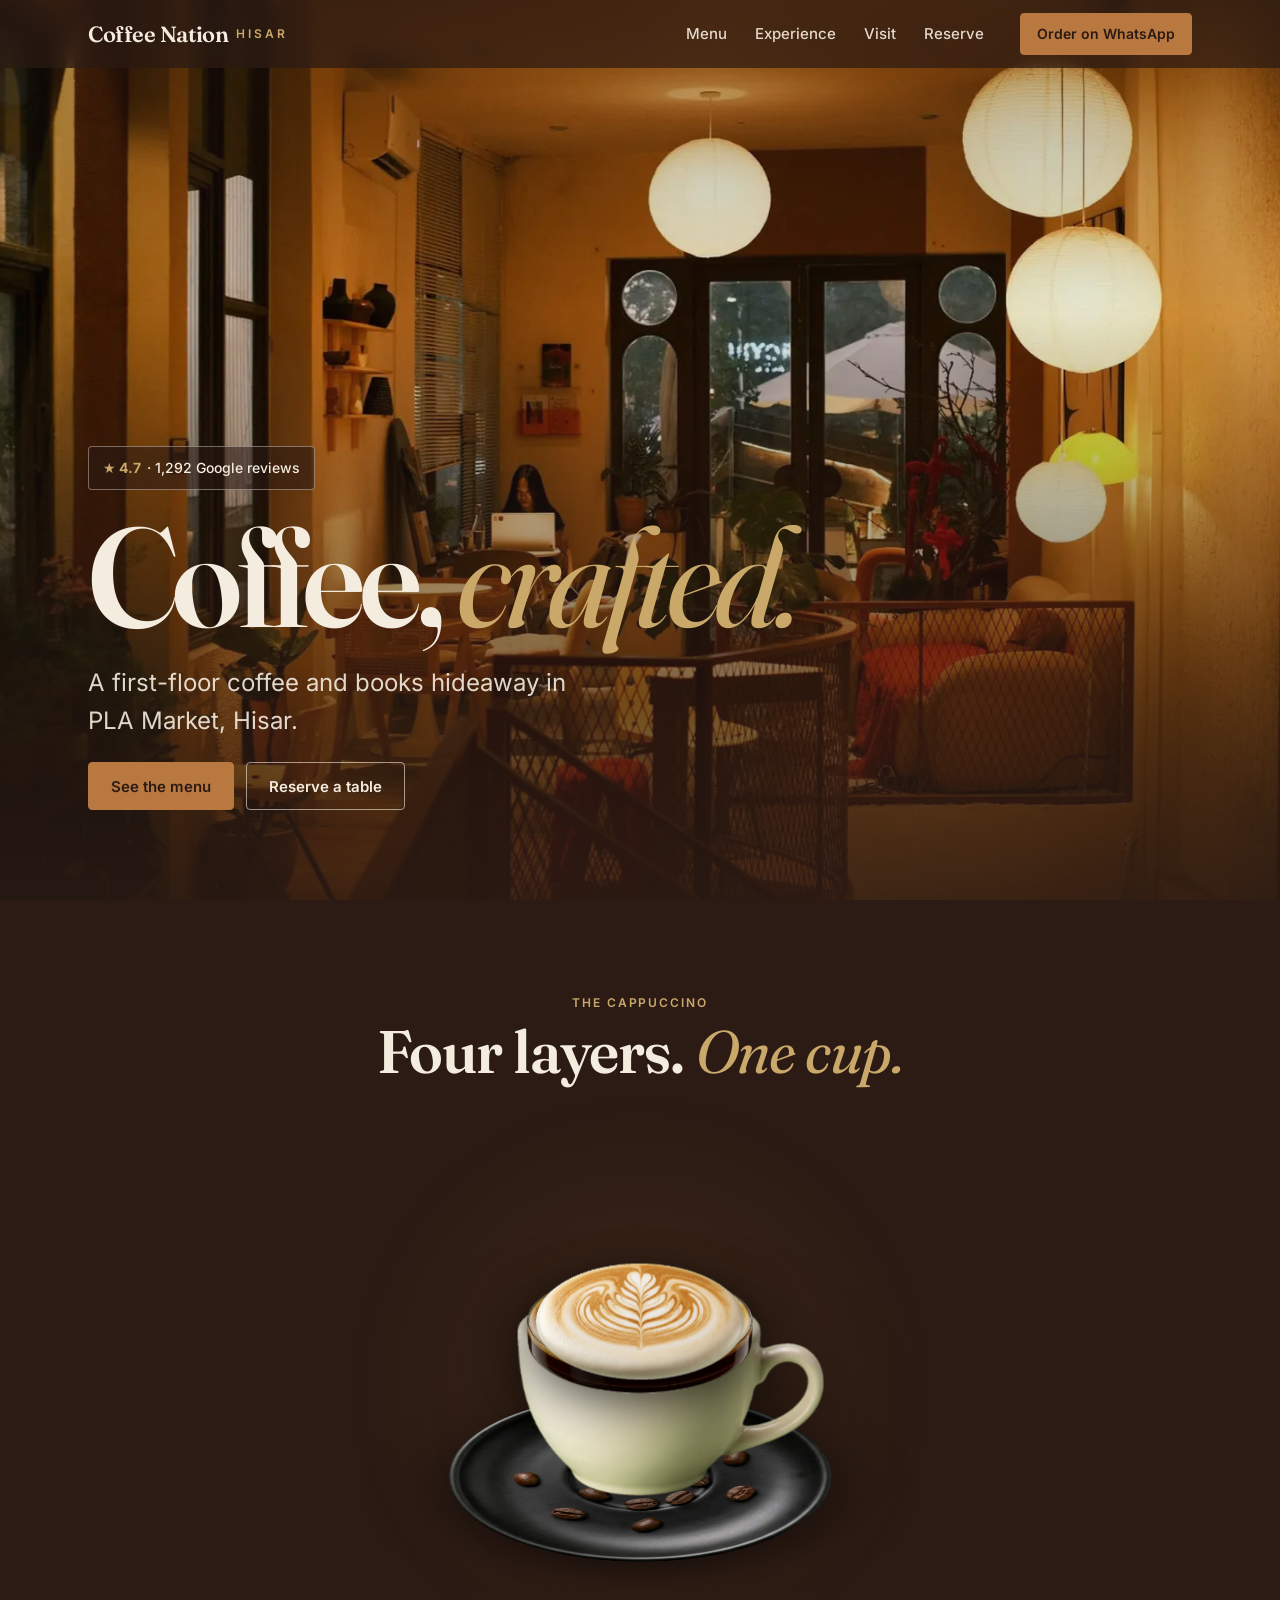
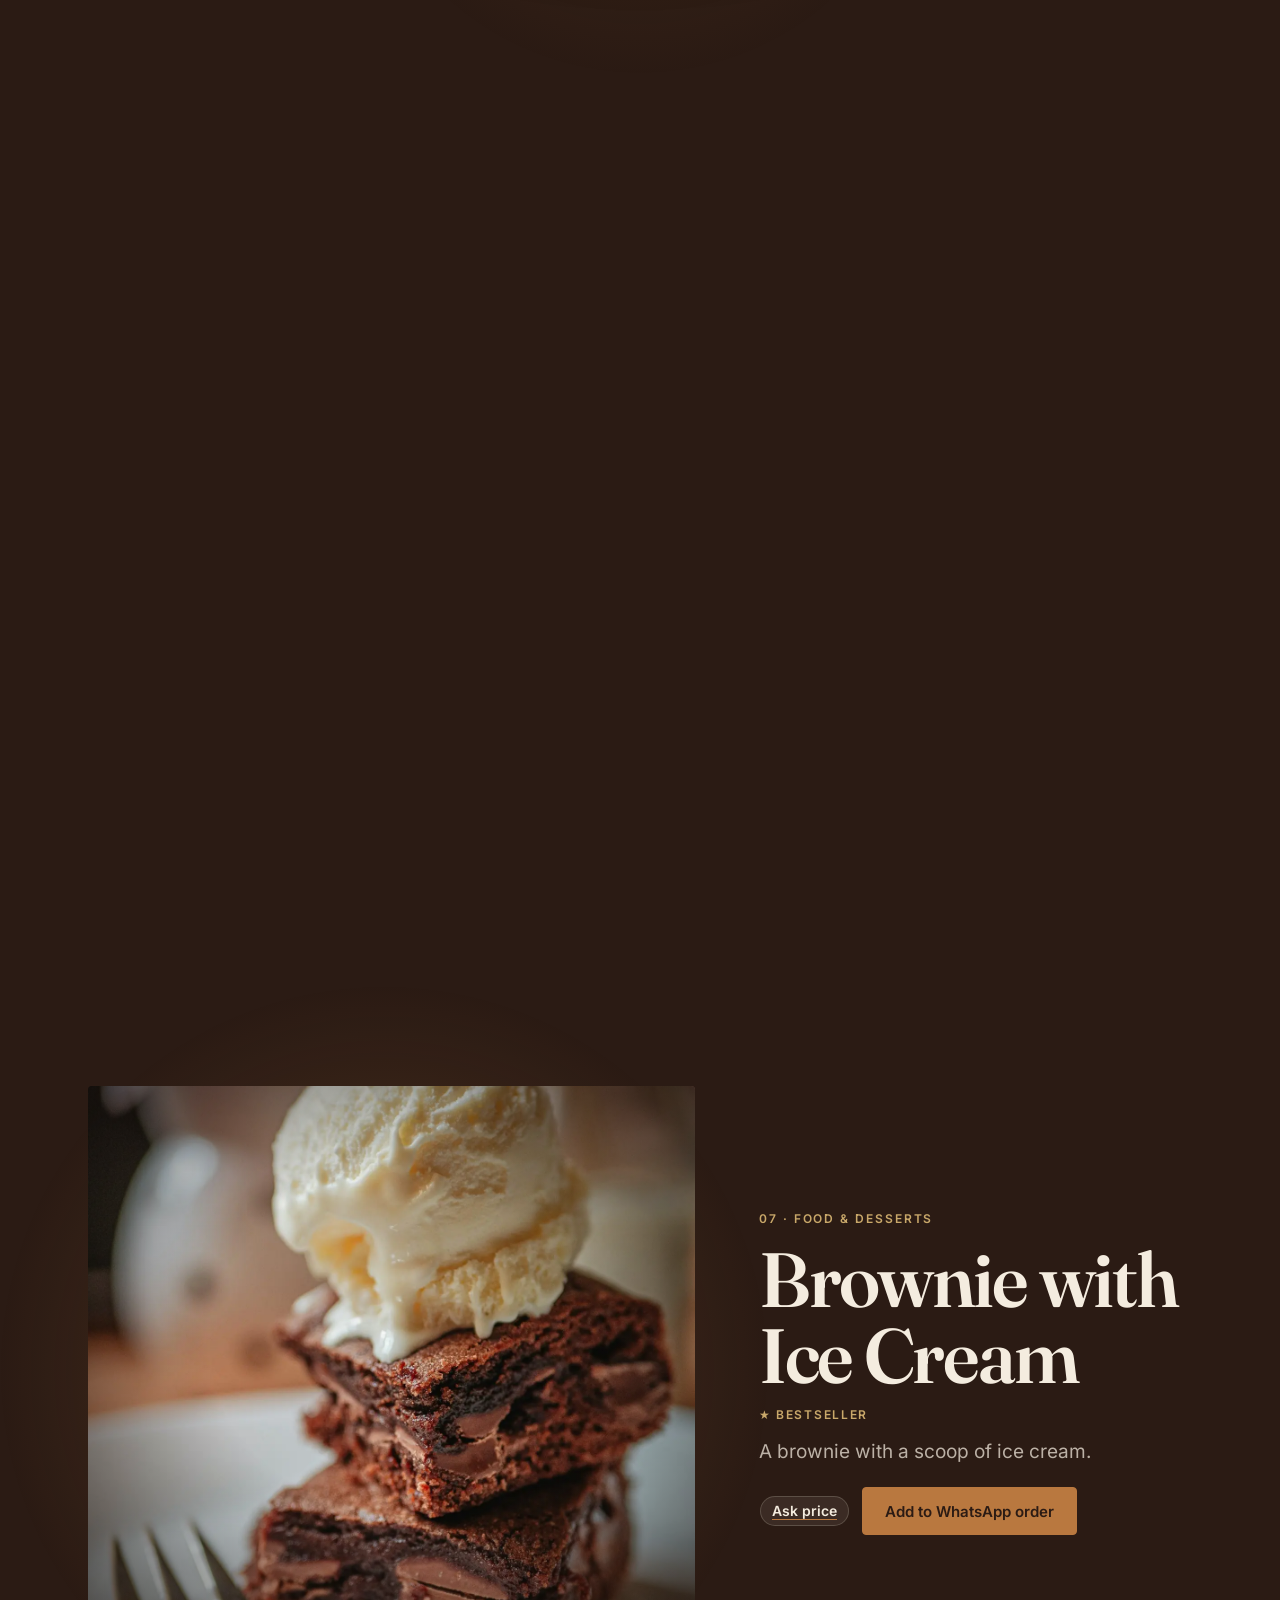
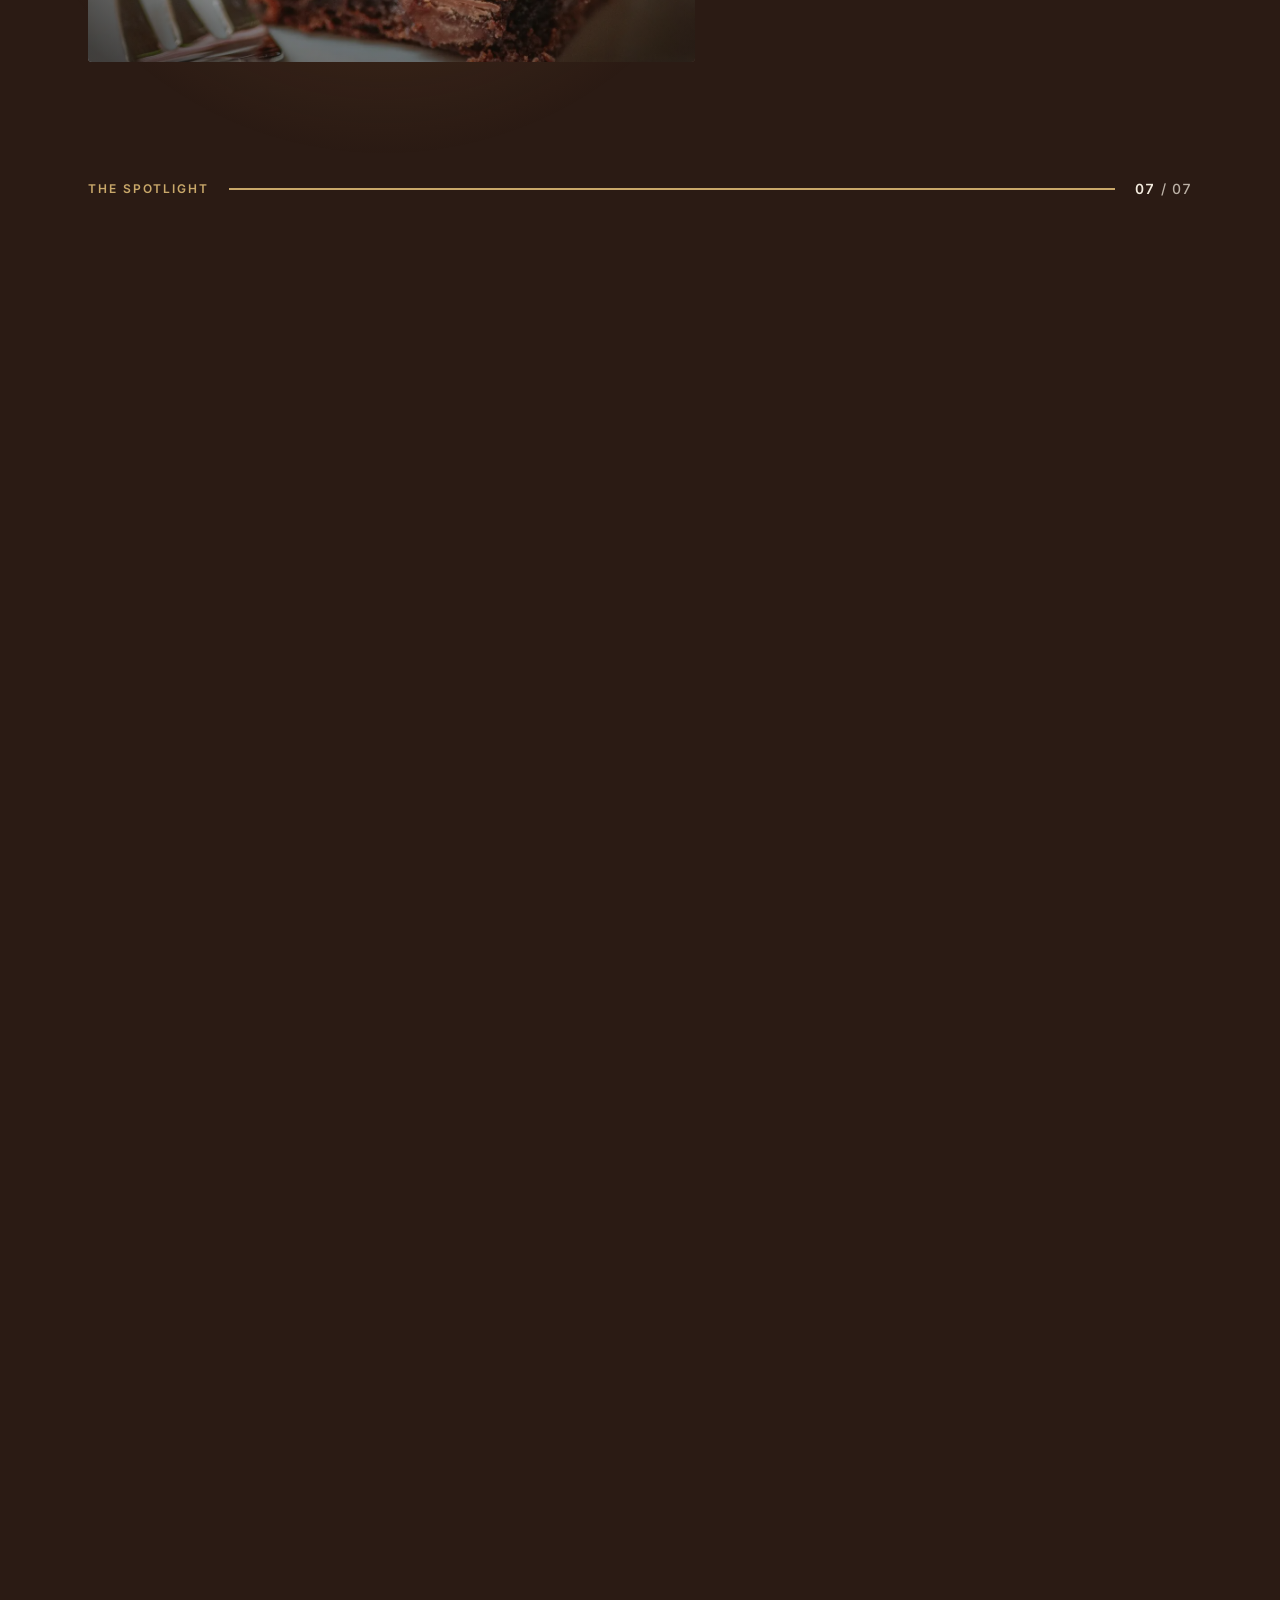
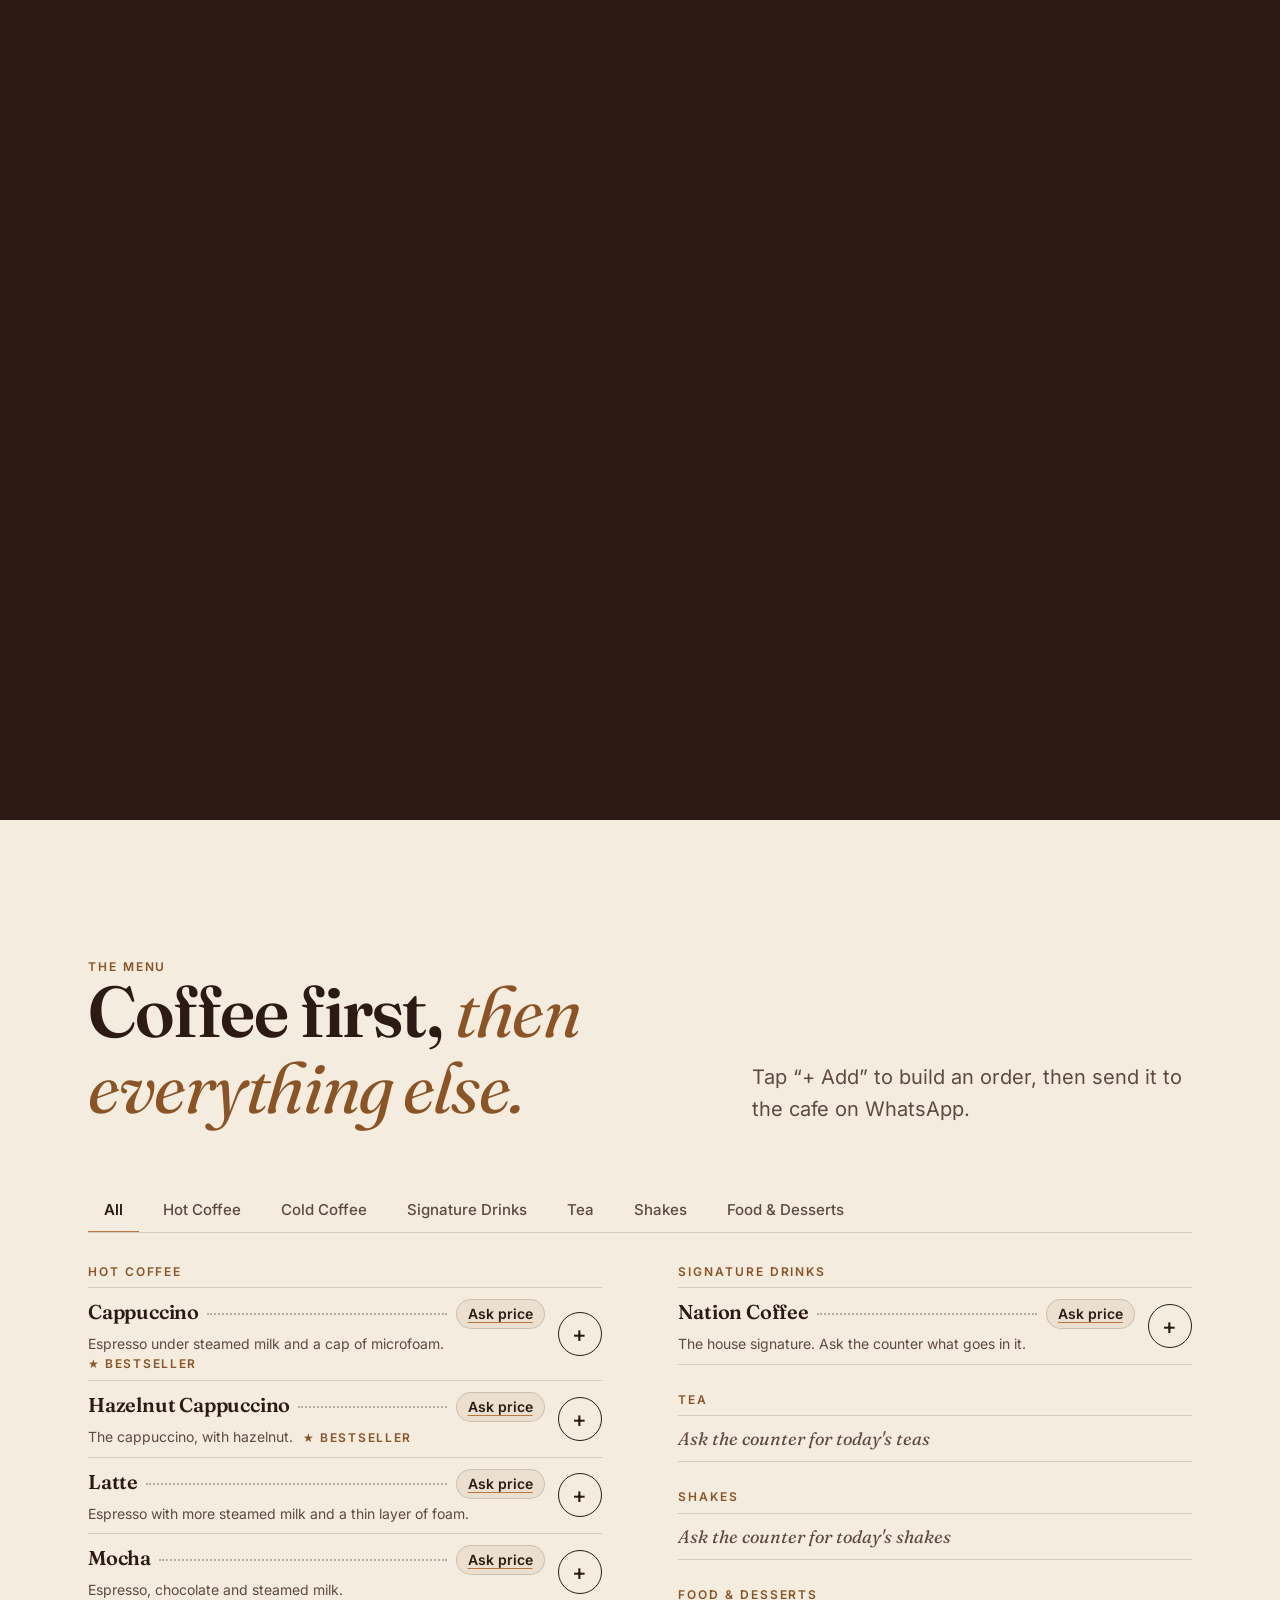
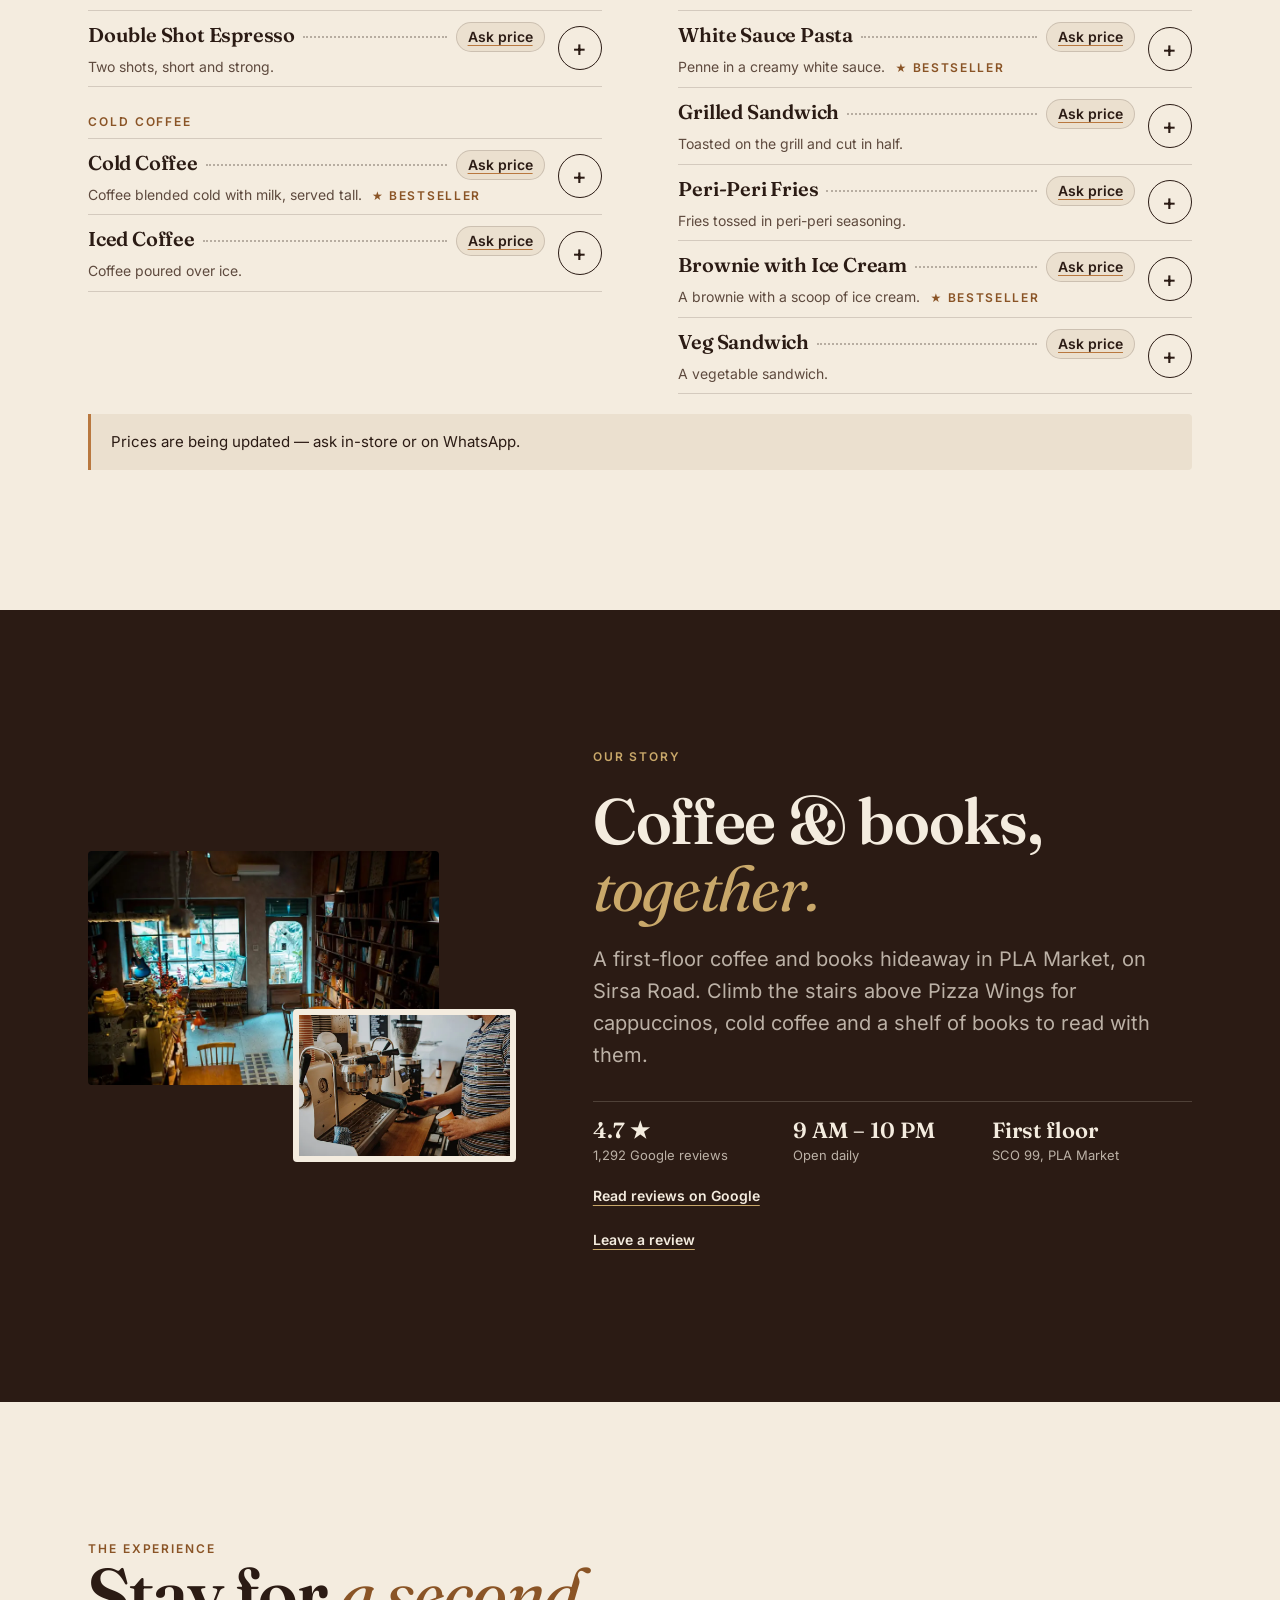
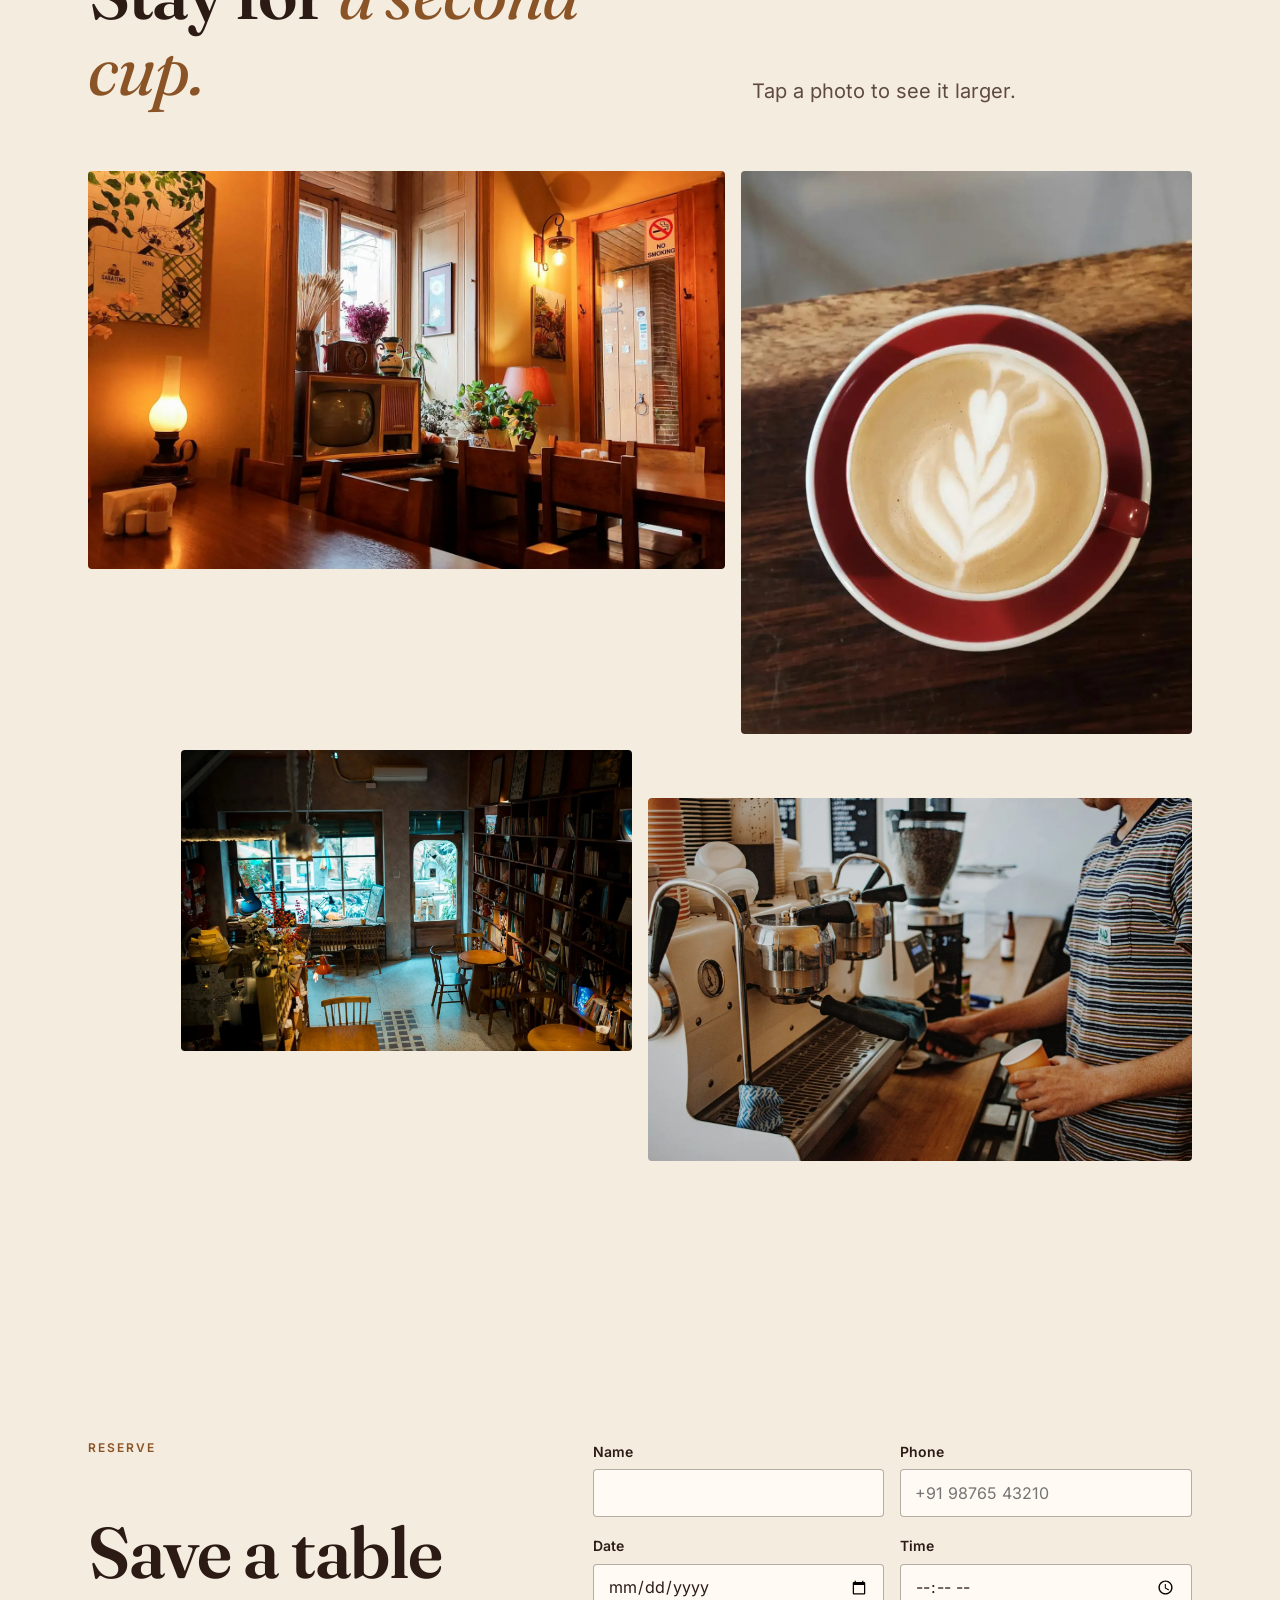
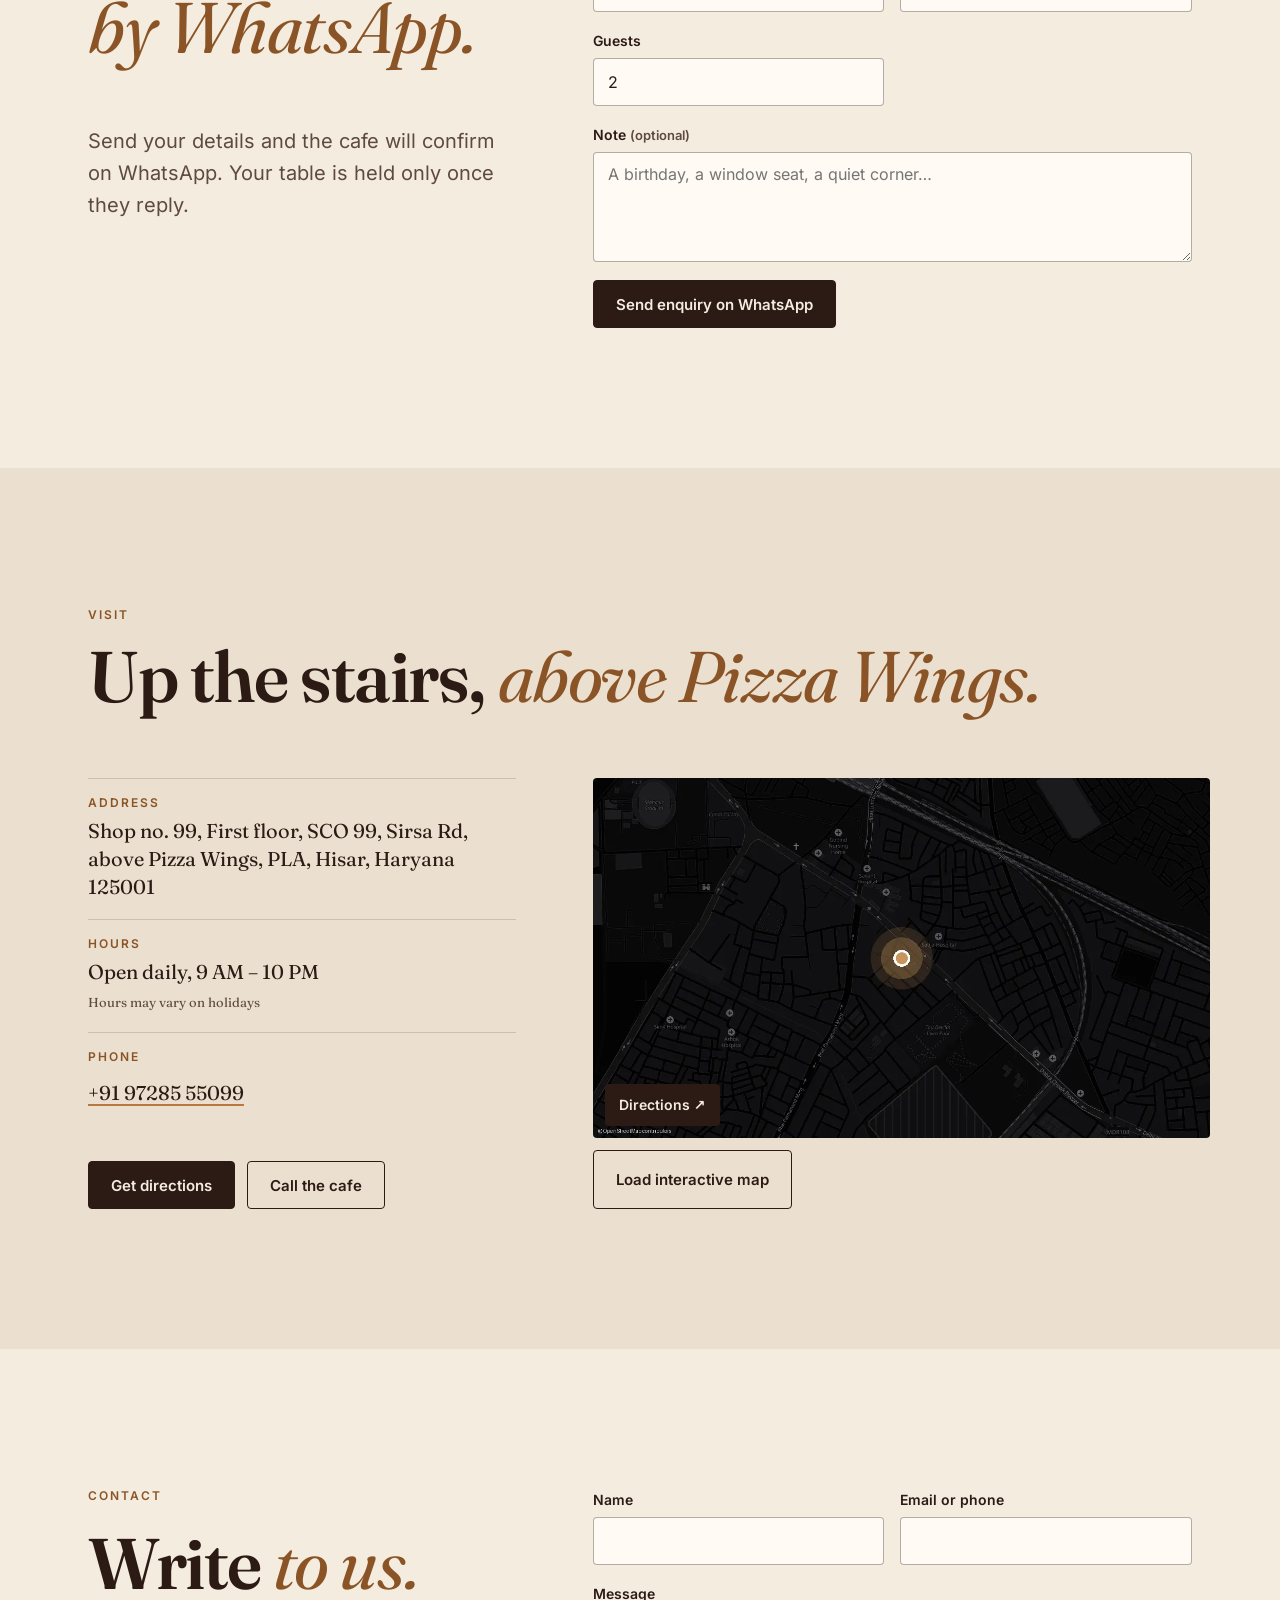
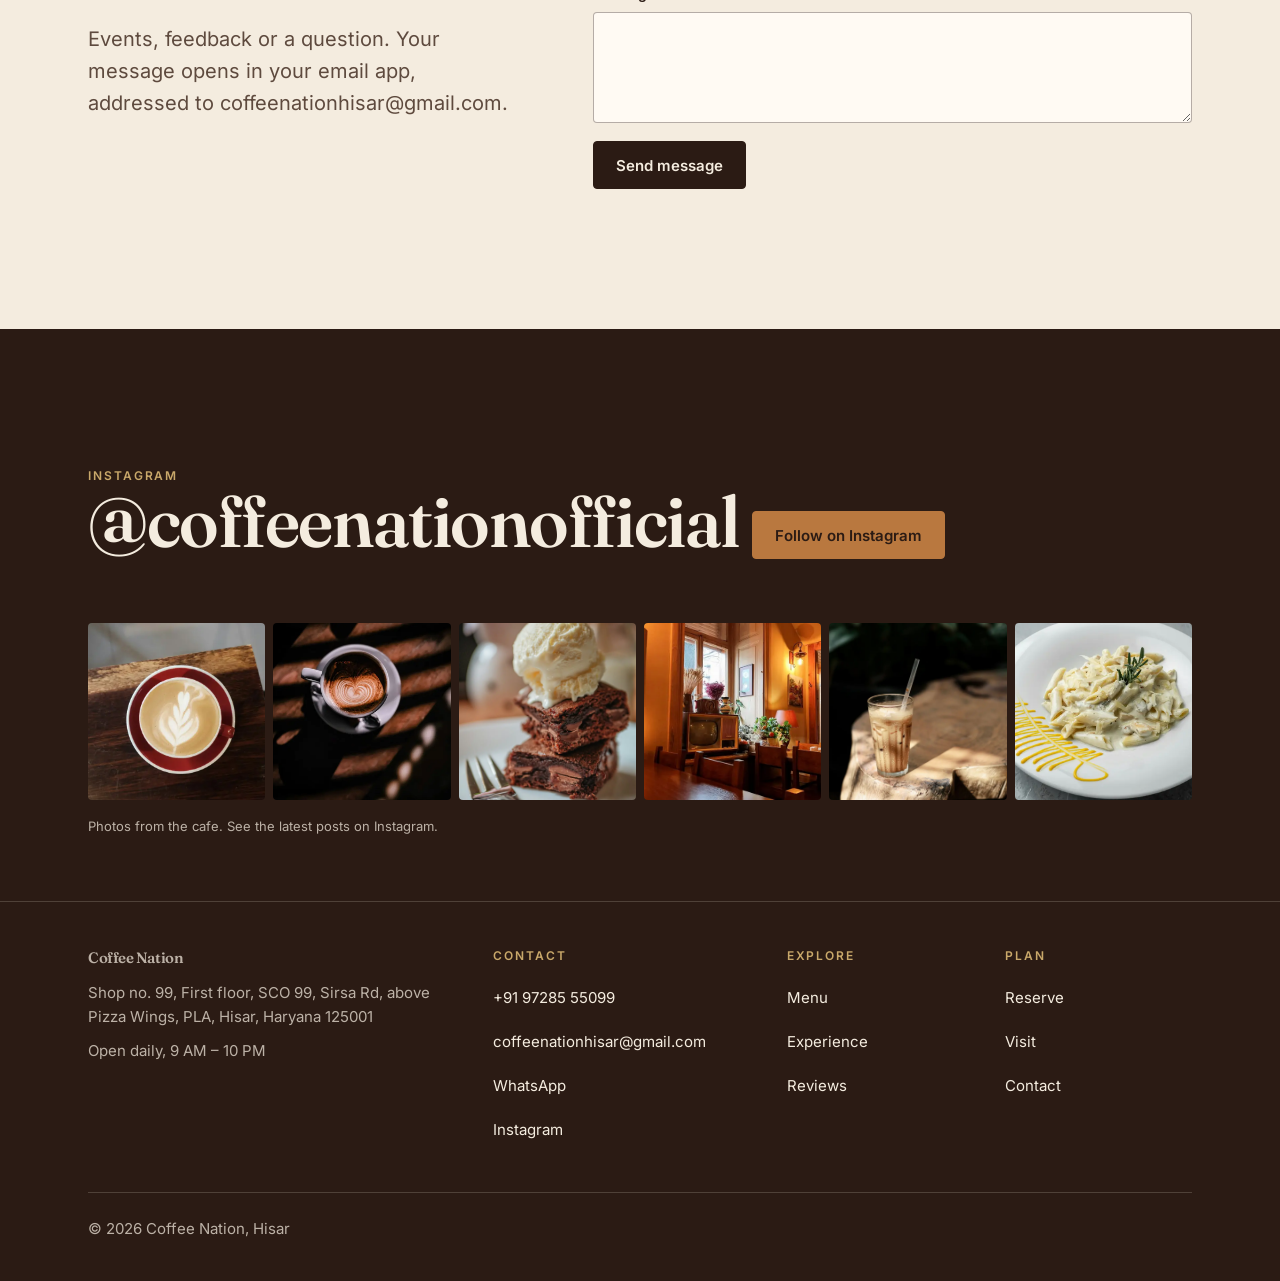
==== v5/index.html @ 0b2b0efd "Add Coffee Nation v5 as /v5 (v3 stays at root)" ====
<!doctype html>
<html lang="en-IN">
  <head>
    <meta charset="utf-8" />
    <meta name="viewport" content="width=device-width, initial-scale=1" />
    <title>Coffee Nation Hisar | Specialty Coffee &amp; Cafe in PLA Market, Sirsa Road</title>
    <meta name="description" content="Coffee Nation is a first-floor coffee and books cafe in PLA Market, Sirsa Road, Hisar. Cappuccinos, cold coffee, pasta and brownies. Open daily 9 AM – 10 PM. Rated 4.7 on Google." />
    <meta name="theme-color" content="#2B1B14" />
    <!-- EDIT ME: once the domain is known, uncomment the canonical link, and make og:image, twitter:image and the JSON-LD "image" absolute URLs (https://YOUR-DOMAIN/cn_hero-1200.jpg). -->
    <!-- <link rel="canonical" href="https://YOUR-DOMAIN/" /> -->
    <meta property="og:type" content="restaurant.restaurant" />
    <meta property="og:locale" content="en_IN" />
    <meta property="og:title" content="Coffee Nation Hisar | Specialty Coffee &amp; Cafe in PLA Market" />
    <meta property="og:description" content="A first-floor coffee and books hideaway in PLA Market, Hisar. Open daily, 9 AM – 10 PM." />
    <meta property="og:image" content="cn_hero-1200.jpg" />
    <meta property="og:image:width" content="1200" />
    <meta property="og:image:height" content="800" />
    <meta property="og:image:alt" content="A warm, cosy cafe interior hung with paper lanterns" />
    <meta name="twitter:card" content="summary_large_image" />
    <meta name="twitter:title" content="Coffee Nation Hisar | Specialty Coffee &amp; Cafe" />
    <meta name="twitter:description" content="A first-floor coffee and books hideaway in PLA Market, Hisar." />
    <meta name="twitter:image" content="cn_hero-1200.jpg" />
    <meta name="twitter:image:alt" content="A warm, cosy cafe interior hung with paper lanterns" />
    <script type="application/ld+json">
      {
        "@context": "https://schema.org",
        "@type": "CafeOrCoffeeShop",
        "name": "Coffee Nation",
        "image": "cn_hero-1200.jpg",
        "hasMap": "https://www.google.com/maps/dir/?api=1&destination=Coffee%20Nation%2C%20SCO%2099%2C%20Sirsa%20Rd%2C%20PLA%2C%20Hisar%2C%20Haryana%20125001",
        "telephone": "+91-97285-55099",
        "email": "coffeenationhisar@gmail.com",
        "servesCuisine": "Cafe",
        "address": {
          "@type": "PostalAddress",
          "streetAddress": "Shop no. 99, First floor, SCO 99, Sirsa Rd, above Pizza Wings, PLA",
          "addressLocality": "Hisar",
          "addressRegion": "Haryana",
          "postalCode": "125001",
          "addressCountry": "IN"
        },
        "geo": { "@type": "GeoCoordinates", "latitude": 29.1445664, "longitude": 75.7279071 },
        "openingHoursSpecification": [
          {
            "@type": "OpeningHoursSpecification",
            "dayOfWeek": ["Monday", "Tuesday", "Wednesday", "Thursday", "Friday", "Saturday", "Sunday"],
            "opens": "09:00",
            "closes": "22:00"
          }
        ],
        "sameAs": ["https://www.instagram.com/coffeenationofficial/"],
        "aggregateRating": { "@type": "AggregateRating", "ratingValue": "4.7", "reviewCount": "1292", "bestRating": "5" }
      }
    </script>
    <link rel="preload" as="image" href="cn_hero-1600.webp" fetchpriority="high" />
    <link rel="preload" as="font" type="font/woff2" href="fraunces-roman.woff2" crossorigin />
    <link rel="preload" as="font" type="font/woff2" href="inter.woff2" crossorigin />
    <style>
      @font-face{font-family:'Fraunces';font-style:normal;font-weight:400 700;font-display:swap;src:url(fraunces-roman.woff2) format('woff2');unicode-range:U+0000-00FF, U+0131, U+0152-0153, U+02BB-02BC, U+02C6, U+02DA, U+02DC, U+0304, U+0308, U+0329, U+2000-206F, U+20AC, U+20B9, U+2122, U+2191, U+2193, U+2212, U+2215, U+FEFF, U+FFFD}
      @font-face{font-family:'Fraunces';font-style:italic;font-weight:400 700;font-display:swap;src:url(fraunces-italic.woff2) format('woff2');unicode-range:U+0000-00FF, U+0131, U+0152-0153, U+02BB-02BC, U+02C6, U+02DA, U+02DC, U+0304, U+0308, U+0329, U+2000-206F, U+20AC, U+20B9, U+2122, U+2191, U+2193, U+2212, U+2215, U+FEFF, U+FFFD}
      @font-face{font-family:'Inter';font-style:normal;font-weight:400 700;font-display:swap;src:url(inter.woff2) format('woff2');unicode-range:U+0000-00FF, U+0131, U+0152-0153, U+02BB-02BC, U+02C6, U+02DA, U+02DC, U+0304, U+0308, U+0329, U+2000-206F, U+20AC, U+20B9, U+2122, U+2191, U+2193, U+2212, U+2215, U+FEFF, U+FFFD}
      :root {
        --esp: #2b1b14; --esp-2: #3a261c; --cream: #f4ecdf; --cream-2: #ebe0cf; --car: #b9783f; --car-ink: #8a5426; --gold: #c9a86a;
        --ink: #2b1b14; --ink-2: #5e4a3e; --line: rgba(43, 27, 20, 0.16); --line-d: rgba(244, 236, 223, 0.18); --dim-d: rgba(244, 236, 223, 0.72);
        --serif: "Fraunces", Georgia, serif; --sans: "Inter", system-ui, -apple-system, "Segoe UI", sans-serif;
        --r: 4px; --r-s: 2px; --max: 1200px; --g: clamp(20px, 4vw, 48px); --ease: cubic-bezier(0.22, 1, 0.36, 1); --bar: 0px;
      }
      *, *::before, *::after { box-sizing: border-box; }
      html { scroll-behavior: smooth; scroll-padding-top: 76px; }
      body { margin: 0; background: var(--cream); color: var(--ink); font: 400 16px/1.6 var(--sans); -webkit-font-smoothing: antialiased; padding-bottom: calc(var(--bar) + var(--safe, 0px)); }
      img { max-width: 100%; display: block; }
      h1, h2, h3 { font-family: var(--serif); font-weight: 600; line-height: 1.05; letter-spacing: -0.02em; margin: 0; }
      p { margin: 0; }
      a { color: inherit; }
      :focus-visible { outline: 2px solid var(--car); outline-offset: 3px; }
      .wrap { max-width: var(--max); margin: 0 auto; padding-inline: var(--g); }
      .skip { position: absolute; left: 12px; top: -60px; z-index: 100; background: var(--esp); color: var(--cream); padding: 12px 16px; border-radius: var(--r); }
      .skip:focus { top: 12px; }
      .eyebrow { font: 600 12px/1.2 var(--sans); letter-spacing: 0.16em; text-transform: uppercase; color: var(--car-ink); }
      .dark .eyebrow { color: var(--gold); }
      .h2 { font-size: clamp(36px, 5.6vw, 72px); }
      .h2 em { font-style: italic; font-weight: 400; color: var(--car-ink); }
      .dark .h2 em { color: var(--gold); }
      .lede { font-size: clamp(17px, 1.6vw, 20px); color: var(--ink-2); max-width: 46ch; }
      .dark .lede { color: var(--dim-d); }
      .small { font-size: 13px; color: var(--ink-2); }
      .dark .small { color: var(--dim-d); }
      .sec { padding-block: clamp(72px, 11vw, 140px); }
      .dark { background: var(--esp); color: var(--cream); }
      .head { display: grid; gap: 16px; margin-bottom: clamp(36px, 5vw, 64px); }
      .head--split { grid-template-columns: minmax(0, 7fr) minmax(0, 5fr); align-items: end; column-gap: 48px; }
      @media (max-width: 860px) { .head--split { grid-template-columns: 1fr; } }
      .btn { display: inline-flex; align-items: center; justify-content: center; gap: 8px; min-height: 48px; padding: 0 22px; border-radius: var(--r); border: 1px solid var(--esp); background: var(--esp); color: var(--cream); font: 600 15px/1 var(--sans); text-decoration: none; cursor: pointer; transition: background 0.25s, color 0.25s, border-color 0.25s; }
      .btn:hover { background: var(--car); border-color: var(--car); color: var(--esp); }
      .btn--line { background: transparent; color: var(--ink); }
      .dark .btn, .hero .btn { background: var(--car); border-color: var(--car); color: var(--esp); }
      .dark .btn:hover, .hero .btn:hover { background: var(--cream); border-color: var(--cream); }
      .dark .btn--line, .hero .btn--line { background: transparent; color: var(--cream); border-color: rgba(244, 236, 223, 0.6); }
      .btns { display: flex; flex-wrap: wrap; gap: 12px; }
      .tlink { display: inline-flex; align-items: center; min-height: 44px; text-decoration: underline; text-underline-offset: 4px; text-decoration-color: var(--car); }

      /* Nav */
      .nav { position: fixed; inset: 0 0 auto 0; z-index: 50; transition: background 0.3s, box-shadow 0.3s; color: var(--cream); background: rgba(43, 27, 20, 0.72); -webkit-backdrop-filter: blur(8px); backdrop-filter: blur(8px); }
      .explode .eyebrow { color: var(--gold); }
      .nav.is-solid { background: rgba(43, 27, 20, 0.94); -webkit-backdrop-filter: blur(12px); backdrop-filter: blur(12px); box-shadow: 0 1px 0 var(--line-d); }
      .nav__in { max-width: var(--max); margin: 0 auto; padding: 0 var(--g); height: 68px; display: flex; align-items: center; gap: 24px; }
      .mark { display: inline-flex; align-items: baseline; gap: 8px; text-decoration: none; font: 600 22px/1 var(--serif); letter-spacing: -0.02em; min-height: 44px; align-items: center; }
      .mark small { font: 600 12px/1 var(--sans); letter-spacing: 0.24em; color: var(--gold); }
      .nav__links { display: flex; gap: 4px; margin-left: auto; }
      .nav__links a { display: inline-flex; align-items: center; min-height: 44px; padding: 0 12px; text-decoration: none; font-size: 15px; font-weight: 500; opacity: 0.9; }
      .nav__links a:hover { opacity: 1; text-decoration: underline; text-underline-offset: 6px; text-decoration-color: var(--gold); }
      .nav .btn { min-height: 42px; padding: 0 16px; font-size: 14px; background: var(--car); border-color: var(--car); color: var(--esp); }
      .nav__toggle { display: none; margin-left: auto; width: 44px; height: 44px; border: 1px solid var(--line-d); border-radius: var(--r); background: transparent; color: inherit; cursor: pointer; }
      .nav__toggle span, .nav__toggle span::before, .nav__toggle span::after { display: block; width: 18px; height: 1.5px; background: currentColor; margin: 0 auto; position: relative; content: ""; }
      .nav__toggle span::before { position: absolute; top: -6px; } .nav__toggle span::after { position: absolute; top: 6px; }
      .drawer { position: fixed; inset: 0; z-index: 60; background: var(--esp); color: var(--cream); padding: 88px var(--g) 40px; display: grid; align-content: start; gap: 4px; transform: translateX(100%); visibility: hidden; transition: transform 0.4s var(--ease), visibility 0s 0.4s; }
      .drawer.is-open { transform: none; visibility: visible; transition: transform 0.4s var(--ease); }
      .drawer a:not(.btn) { font: 600 34px/1.2 var(--serif); text-decoration: none; padding: 10px 0; border-bottom: 1px solid var(--line-d); }
      .drawer .btn { margin-top: 24px; }
      .drawer__close { position: absolute; top: 12px; right: var(--g); width: 44px; height: 44px; border: 1px solid var(--line-d); border-radius: var(--r); background: transparent; color: inherit; font-size: 22px; cursor: pointer; }
      @media (max-width: 820px) { .nav__links, .nav__in > .btn { display: none; } .nav__toggle { display: block; } }

      /* Mobile bar */
      .mbar { display: none; }
      @media (max-width: 820px) {
        :root { --bar: 64px; --safe: env(safe-area-inset-bottom, 0px); }
        .mbar { display: grid; grid-template-columns: repeat(3, 1fr); position: fixed; inset: auto 0 0 0; z-index: 45; height: calc(64px + var(--safe)); background: var(--esp); border-top: 1px solid var(--line-d); padding-bottom: var(--safe); }
        .mbar a { display: flex; align-items: center; justify-content: center; color: var(--cream); text-decoration: none; font-weight: 600; font-size: 14px; border-right: 1px solid var(--line-d); }
        .mbar a:nth-child(2) { background: var(--car); color: var(--esp); }
      }

      /* Hero */
      .hero { position: relative; min-height: 100vh; min-height: 100svh; display: grid; align-items: end; overflow: hidden; color: var(--cream); background: var(--esp); }
      .hero__img { position: absolute; inset: 0; width: 100%; height: 100%; object-fit: cover; transform: scale(1.06); will-change: transform; }
      .hero::after { content: ""; position: absolute; inset: 0; background: linear-gradient(180deg, rgba(43, 27, 20, 0.35) 0%, rgba(43, 27, 20, 0.1) 35%, rgba(43, 27, 20, 0.88) 100%); }
      .hero__copy { position: relative; z-index: 1; width: 100%; padding-bottom: clamp(56px, 10vh, 112px); display: grid; gap: 22px; justify-items: start; will-change: transform, opacity; }
      .hero h1 { font-size: clamp(56px, 11vw, 148px); font-weight: 600; letter-spacing: -0.04em; line-height: 0.92; }
      .hero h1 em { font-style: italic; font-weight: 400; color: var(--gold); }
      .hero__sub { font-size: clamp(18px, 2vw, 24px); max-width: 32ch; color: rgba(244, 236, 223, 0.9); }
      .rchip { display: inline-flex; align-items: center; min-height: 44px; padding: 0 14px; border: 1px solid rgba(244, 236, 223, 0.4); border-radius: var(--r); background: rgba(43, 27, 20, 0.55); font-size: 14px; font-weight: 500; text-decoration: none; -webkit-backdrop-filter: blur(10px); backdrop-filter: blur(10px); }
      .rchip b { color: var(--gold); margin-right: 6px; }
      .rchip:hover { border-color: var(--gold); }

      /* Exploded cup */
      .explode { position: relative; height: 180vh; background: var(--esp); color: var(--cream); }
      .explode__stick { position: sticky; top: 0; height: 100vh; height: 100svh; overflow: hidden; }
      .glow { position: absolute; left: var(--cx, 50%); top: 54%; width: 96vmin; height: 96vmin; transform: translate(-50%, -50%); background: radial-gradient(closest-side, rgba(185, 120, 63, 0.34), rgba(185, 120, 63, 0.08) 55%, transparent 75%); opacity: 0.45; pointer-events: none; }
      .layer { position: absolute; left: 0; top: 0; will-change: transform; pointer-events: none; user-select: none; }
      .layer img { width: 100%; height: auto; max-width: none; }
      .layer--saucer { z-index: 1; filter: drop-shadow(0 26px 36px rgba(0, 0, 0, 0.5)); }
      .layer--cup { z-index: 2; filter: drop-shadow(0 24px 40px rgba(0, 0, 0, 0.5)); }
      .layer--espresso { z-index: 3; filter: drop-shadow(0 14px 26px rgba(0, 0, 0, 0.45)); }
      .layer--foam { z-index: 4; filter: drop-shadow(0 14px 24px rgba(0, 0, 0, 0.45)); }
      .callout { position: absolute; top: 0; z-index: 6; display: flex; align-items: center; gap: 12px; opacity: 0; width: max-content; max-width: min(300px, 40vw); }
      .callout__line { flex: none; width: 56px; height: 1px; background: var(--gold); }
      .callout--left { flex-direction: row-reverse; text-align: right; }
      .callout p { font: 600 20px/1.2 var(--serif); }
      .callout small { display: block; font: 400 13px/1.3 var(--sans); color: var(--dim-d); margin-top: 3px; letter-spacing: 0.04em; text-transform: uppercase; }
      @media (max-width: 700px) { .callout { gap: 8px; } .callout__line { width: 14px; } .callout p { font-size: 15px; } .callout small { font-size: 12px; } }
      .explode__title, .explode__end { position: absolute; inset: 96px 0 auto 0; z-index: 7; text-align: center; display: grid; gap: 10px; padding-inline: 20px; }
      .explode__end { inset: auto 0 9vh 0; opacity: 0; }
      .explode__title h2, .explode__end h2 { font-size: clamp(32px, 5vw, 60px); }
      .explode h2 em { font-style: italic; font-weight: 400; color: var(--gold); }

      /* Price tag (spotlight + menu) */
      .tag { display: inline-flex; align-items: center; min-height: 32px; padding: 0 12px; border-radius: 999px; border: 1px solid var(--line); background: var(--cream-2); color: var(--ink); font: 600 14px/1 var(--sans); white-space: nowrap; text-decoration: none; }
      .dark .tag { background: rgba(244, 236, 223, 0.08); border-color: var(--line-d); color: var(--cream); }
      /* Link tags: 44px tap area, pill drawn at 32px behind the text */
      a.tag, .dark a.tag { position: relative; z-index: 0; min-height: 44px; margin-block: -6px; background: transparent; border-color: transparent; text-decoration: underline; text-underline-offset: 3px; text-decoration-color: var(--car); }
      a.tag::before { content: ""; position: absolute; inset: 6px 0; z-index: -1; border-radius: 999px; border: 1px solid var(--line); background: var(--cream-2); }
      .dark a.tag::before { border-color: var(--line-d); background: rgba(244, 236, 223, 0.08); }
      a.tag:hover::before { border-color: var(--car); }
      .bmark { font: 600 12px/1 var(--sans); letter-spacing: 0.14em; text-transform: uppercase; color: var(--car-ink); }
      .bmark::before { content: "★ "; }

      /* Spotlight */
      .spot { position: relative; height: calc(var(--n, 7) * 100vh); background: var(--esp); color: var(--cream); }
      .spot__stick { position: sticky; top: 0; height: 100vh; height: 100svh; overflow: hidden; }
      .spot__glow { position: absolute; left: 30%; top: 50%; width: 110vmin; height: 110vmin; transform: translate(-50%, -50%); background: radial-gradient(closest-side, rgba(201, 168, 106, 0.22), rgba(185, 120, 63, 0.06) 60%, transparent 78%); pointer-events: none; }
      .spot__list { list-style: none; margin: 0; padding: 0; }
      .spot__item { position: absolute; inset: 0; max-width: var(--max); margin: 0 auto; padding: 92px var(--g) calc(var(--bar) + 84px); display: grid; grid-template-columns: minmax(0, 7fr) minmax(0, 5fr); gap: clamp(28px, 5vw, 72px); align-items: center; opacity: 0; visibility: hidden; }
      .spot__media { position: relative; margin: 0; height: min(64vh, 620px); border-radius: var(--r); overflow: hidden; background: var(--esp-2); will-change: transform, opacity; }
      .spot__media img { width: 100%; height: 100%; object-fit: cover; }
      .spot__media::after { content: ""; position: absolute; inset: 0; background: radial-gradient(ellipse 75% 70% at 50% 45%, transparent 40%, rgba(20, 12, 8, 0.72) 100%); pointer-events: none; }
      .spot__copy { display: grid; gap: 16px; justify-items: start; will-change: transform, opacity; }
      .spot__copy .eyebrow { color: var(--gold); }
      .spot__copy .bmark { color: var(--gold); }
      .spot__name { font: 600 clamp(40px, 6vw, 84px)/0.98 var(--serif); letter-spacing: -0.03em; margin: 0; }
      .spot__desc { font-size: clamp(16px, 1.5vw, 19px); color: var(--dim-d); max-width: 34ch; }
      .spot__act { display: flex; flex-wrap: wrap; align-items: center; gap: 12px; margin-top: 4px; }
      .spot__meta { position: absolute; left: 0; right: 0; bottom: calc(var(--bar) + 24px); max-width: var(--max); margin: 0 auto; padding-inline: var(--g); display: grid; grid-template-columns: auto 1fr auto; align-items: center; gap: 20px; }
      .spot__meta .eyebrow { margin: 0; color: var(--gold); }
      .spot__rail { height: 2px; background: var(--line-d); overflow: hidden; }
      .spot__rail i { display: block; height: 100%; background: var(--gold); transform-origin: 0 50%; transform: scaleX(0); will-change: transform; }
      .spot__count { font: 500 14px/1 var(--sans); font-variant-numeric: tabular-nums; letter-spacing: 0.08em; }
      .spot__count b { color: var(--cream); font-weight: 600; }
      .spot__count span { color: var(--dim-d); }
      @media (max-width: 760px) {
        .spot__item { grid-template-columns: 1fr; align-content: start; align-items: start; gap: 20px; padding-top: 84px; }
        .spot__media { height: clamp(150px, calc(100vh - 500px), 420px); height: clamp(150px, calc(100svh - 500px), 420px); }
        .spot__copy { gap: 10px; }
        .spot__name { font-size: clamp(32px, 9vw, 48px); }
        .spot__meta { bottom: calc(var(--bar) + 16px); gap: 14px; }
      }
      @media (prefers-reduced-motion: reduce), (max-height: 560px) {
        .spot { height: auto !important; padding-block: clamp(72px, 11vw, 140px); }
        .spot__stick { position: static; height: auto; overflow: visible; }
        .spot__glow, .spot__rail, .spot__count { display: none; }
        .spot__meta { position: static; display: block; margin-bottom: 40px; }
        .spot__item { position: static; opacity: 1 !important; visibility: visible !important; padding: 0 var(--g); margin: 0 auto 56px; align-items: center; }
        .spot__media, .spot__copy { opacity: 1 !important; transform: none !important; }
        .spot__media { height: auto; aspect-ratio: 4 / 3; }
      }

      /* Menu */
      .tabs { display: flex; gap: 8px; overflow-x: auto; padding-bottom: 6px; margin-bottom: 32px; scrollbar-width: none; border-bottom: 1px solid var(--line); }
      .tabs::-webkit-scrollbar { display: none; }
      .tab { flex: none; min-height: 44px; padding: 0 16px; border: 0; border-bottom: 2px solid transparent; background: none; color: var(--ink-2); font: 500 15px/1 var(--sans); cursor: pointer; margin-bottom: -7px; }
      .tab[aria-selected="true"] { color: var(--ink); border-bottom-color: var(--car); font-weight: 600; }
      .mcard { columns: 2; column-gap: clamp(32px, 6vw, 80px); }
      .mcard.is-fading { animation: mfade 0.45s var(--ease); }
      @keyframes mfade { from { opacity: 0; transform: translateY(8px); } to { opacity: 1; transform: none; } }
      @media (max-width: 760px) { .mcard { columns: 1; } }
      .mgroup { break-inside: avoid; margin-bottom: 28px; }
      .mgroup h3 { font: 600 12px/1.2 var(--sans); letter-spacing: 0.16em; text-transform: uppercase; color: var(--car-ink); padding-bottom: 8px; border-bottom: 1px solid var(--line); }
      .mgroup ul { list-style: none; margin: 0; padding: 0; }
      .mr { display: grid; grid-template-columns: minmax(0, 1fr) 44px; column-gap: 12px; align-items: center; padding: 10px 0; border-bottom: 1px solid var(--line); break-inside: avoid; }
      .mr__line { display: flex; align-items: baseline; gap: 8px; min-width: 0; }
      .mr__name { margin: 0; font: 600 20px/1.2 var(--serif); letter-spacing: -0.01em; }
      .mr__dots { flex: 1; min-width: 16px; border-bottom: 2px dotted rgba(43, 27, 20, 0.3); transform: translateY(-4px); }
      .mr__sub { display: flex; flex-wrap: wrap; align-items: baseline; gap: 4px 10px; margin-top: 4px; font-size: 14px; line-height: 1.4; color: var(--ink-2); }
      .mr__add { grid-column: 2; grid-row: 1 / span 2; width: 44px; height: 44px; border: 1px solid var(--esp); border-radius: 999px; background: transparent; color: var(--ink); font: 500 22px/1 var(--sans); cursor: pointer; }
      .mr__add:hover { background: var(--esp); color: var(--cream); }
      .mr--note { display: block; }
      .mr--note p { font: italic 400 18px/1.4 var(--serif); color: var(--ink-2); }
      .note { margin-top: 20px; padding: 16px 20px; border-left: 3px solid var(--car); background: var(--cream-2); font-size: 15px; border-radius: 0 var(--r) var(--r) 0; }
      .note[hidden] { display: none; }

      /* Tray */
      .tray { position: fixed; right: 16px; bottom: calc(var(--bar) + 16px); z-index: 40; width: min(360px, calc(100vw - 32px)); background: var(--esp); color: var(--cream); border-radius: var(--r); box-shadow: 0 18px 50px rgba(0, 0, 0, 0.35); }
      .tray[hidden] { display: none; }
      .tray__bar { width: 100%; display: flex; justify-content: space-between; align-items: center; min-height: 52px; padding: 0 16px; background: none; border: 0; color: inherit; font: 600 15px/1 var(--sans); cursor: pointer; }
      .tray__body { padding: 0 16px 16px; display: grid; gap: 12px; }
      .tray__body[hidden] { display: none; }
      .tray ul { list-style: none; margin: 0; padding: 0; max-height: 40vh; overflow: auto; }
      .tray li { display: flex; align-items: center; gap: 8px; padding: 6px 0; border-top: 1px solid var(--line-d); font-size: 14px; }
      .tray li span { flex: 1; }
      .qty { width: 44px; height: 44px; border: 1px solid var(--line-d); border-radius: var(--r); background: transparent; color: inherit; font-size: 18px; cursor: pointer; }
      .tray .btn { width: 100%; }
      .tray .small { color: var(--dim-d); }

      /* Story */
      .story { display: grid; grid-template-columns: minmax(0, 5fr) minmax(0, 7fr); gap: clamp(32px, 6vw, 88px); align-items: center; }
      .story__photos { position: relative; padding-bottom: 18%; }
      .story__photos img { border-radius: var(--r); width: 82%; height: auto; }
      .story__photos img + img { position: absolute; right: 0; bottom: 0; width: 52%; border: 6px solid var(--cream); }
      .story__copy { display: grid; gap: 22px; }
      .story__copy .h2 { font-size: clamp(36px, 5vw, 64px); }
      .facts { display: grid; grid-template-columns: repeat(3, 1fr); gap: 0; border-top: 1px solid var(--line); margin-top: 8px; }
      .facts div { padding: 16px 12px 0 0; }
      .facts b { display: block; font: 600 22px/1.1 var(--serif); }
      .facts span { font-size: 13px; color: var(--ink-2); }
      @media (max-width: 860px) { .story { grid-template-columns: 1fr; } .facts { grid-template-columns: 1fr; } .facts div { padding: 12px 0; border-bottom: 1px solid var(--line); } }

      /* Gallery */
      .gal { display: grid; grid-template-columns: repeat(12, 1fr); gap: 16px; }
      .gal button { padding: 0; border: 0; background: var(--esp); border-radius: var(--r); overflow: hidden; cursor: zoom-in; position: relative; }
      .gal img { width: 100%; height: 100%; object-fit: cover; transition: transform 0.8s var(--ease); }
      .gal button:hover img { transform: scale(1.03); }
      .gal button:nth-child(1) { grid-column: 1 / 8; aspect-ratio: 16 / 10; }
      .gal button:nth-child(2) { grid-column: 8 / 13; align-self: end; aspect-ratio: 4 / 5; }
      .gal button:nth-child(3) { grid-column: 2 / 7; aspect-ratio: 3 / 2; }
      .gal button:nth-child(4) { grid-column: 7 / 13; aspect-ratio: 3 / 2; margin-top: 48px; }
      @media (max-width: 700px) { .gal button:nth-child(n) { grid-column: 1 / -1; margin: 0; aspect-ratio: 3 / 2; } }
      .lb { position: fixed; inset: 0; z-index: 90; background: rgba(20, 12, 8, 0.94); display: grid; place-items: center; padding: 64px 16px; }
      .lb[hidden] { display: none; }
      .lb figure { margin: 0; display: grid; gap: 12px; max-width: min(1200px, 100%); }
      .lb img { max-height: 76vh; width: auto; margin: 0 auto; border-radius: var(--r); }
      .lb figcaption { color: var(--cream); text-align: center; font-size: 15px; }
      .lb__btn { position: absolute; width: 48px; height: 48px; border: 1px solid var(--line-d); border-radius: var(--r); background: rgba(43, 27, 20, 0.7); color: var(--cream); font-size: 22px; cursor: pointer; }
      .lb__close { top: 12px; right: 12px; } .lb__prev { left: 12px; top: 50%; } .lb__next { right: 12px; top: 50%; }

      /* Review links in the story stats + optional testimonials */
      .rlinks { display: grid; justify-items: start; margin-top: 6px; }
      .rlinks a { display: inline-flex; align-items: center; min-height: 44px; font-size: 14px; font-weight: 600; color: var(--cream); text-decoration: underline; text-underline-offset: 4px; text-decoration-color: var(--gold); }
      .rlinks a:hover { color: var(--gold); }
      .quotes[hidden] { display: none; }
      .quotes { display: grid; grid-template-columns: repeat(auto-fit, minmax(min(100%, 280px), 1fr)); gap: 16px; margin-top: 48px; }
      .quotes figure { margin: 0; padding: 28px; border: 1px solid var(--line-d); border-radius: var(--r); }
      .quotes blockquote { margin: 0 0 16px; font: 400 20px/1.35 var(--serif); }

      /* Forms */
      .formgrid { display: grid; grid-template-columns: minmax(0, 5fr) minmax(0, 7fr); gap: clamp(32px, 6vw, 88px); }
      @media (max-width: 860px) { .formgrid { grid-template-columns: 1fr; } }
      form { display: grid; grid-template-columns: 1fr 1fr; gap: 18px 16px; }
      .f { display: grid; gap: 6px; align-content: start; }
      .f--full { grid-column: 1 / -1; }
      @media (max-width: 560px) { .f { grid-column: 1 / -1; } }
      label { font-size: 14px; font-weight: 600; }
      input, textarea, select { width: 100%; min-height: 48px; padding: 10px 14px; border: 1px solid rgba(43, 27, 20, 0.35); border-radius: var(--r); background: #fffaf3; color: var(--ink); font: 400 16px/1.4 var(--sans); }
      textarea { min-height: 110px; resize: vertical; }
      input:focus, textarea:focus { outline: 2px solid var(--car); outline-offset: 0; border-color: var(--car); }
      [aria-invalid="true"] { border-color: #a3331f; }
      .err { font-size: 13px; color: #a3331f; min-height: 0; }
      .err:empty { display: none; }
      .status { grid-column: 1 / -1; font-size: 15px; }
      .status:empty { display: none; }
      .status.ok { padding: 14px 16px; background: var(--cream-2); border-left: 3px solid #4f7a3a; }
      .status.bad { padding: 14px 16px; background: #f6e2dc; border-left: 3px solid #a3331f; }
      form .btn { grid-column: 1 / -1; justify-self: start; }

      /* Visit */
      .visit { display: grid; grid-template-columns: minmax(0, 5fr) minmax(0, 7fr); gap: clamp(32px, 6vw, 88px); }
      @media (max-width: 860px) { .visit { grid-template-columns: 1fr; } }
      .dl { margin: 0 0 28px; }
      .dl div { padding: 18px 0; border-top: 1px solid var(--line); }
      .dl dt { font: 600 12px/1 var(--sans); letter-spacing: 0.16em; text-transform: uppercase; color: var(--car-ink); margin-bottom: 8px; }
      .dl dd { margin: 0; font: 400 20px/1.4 var(--serif); }
      .map { display: block; position: relative; border-radius: var(--r); overflow: hidden; background: var(--cream-2); aspect-ratio: 12 / 7; }
      .map img { width: 100%; height: 100%; object-fit: cover; }
      .map span { position: absolute; left: 12px; bottom: 12px; padding: 10px 14px; border-radius: var(--r); background: var(--esp); color: var(--cream); font-size: 14px; font-weight: 600; }
      .map iframe { width: 100%; height: 100%; border: 0; display: block; }
      .mapwrap { display: grid; gap: 12px; justify-items: start; }

      /* Instagram */
      .ig { display: grid; grid-template-columns: repeat(6, 1fr); gap: 8px; }
      .ig a { display: block; aspect-ratio: 1; overflow: hidden; border-radius: var(--r); background: var(--esp); }
      .ig img { width: 100%; height: 100%; object-fit: cover; transition: transform 0.6s var(--ease), opacity 0.3s; }
      .ig a:hover img { transform: scale(1.05); opacity: 0.85; }
      @media (max-width: 760px) { .ig { grid-template-columns: repeat(3, 1fr); } }

      /* Footer */
      #instagram { padding-bottom: clamp(40px, 5vw, 64px); }
      .foot { background: var(--esp); color: var(--cream); padding-block: 48px 40px; border-top: 1px solid var(--line-d); }
      .foot__grid { display: grid; grid-template-columns: 2fr 1.4fr 1fr 1fr; gap: 32px; }
      @media (max-width: 860px) { .foot__grid { grid-template-columns: 1fr 1fr; } }
      @media (max-width: 520px) { .foot__grid { grid-template-columns: 1fr; } }
      .foot h3 { font: 600 12px/1 var(--sans); letter-spacing: 0.16em; text-transform: uppercase; color: var(--gold); margin-bottom: 14px; }
      .foot p, .foot li { font-size: 15px; color: var(--dim-d); }
      .foot ul { list-style: none; margin: 0; padding: 0; }
      .foot li a { display: inline-flex; align-items: center; min-height: 44px; min-width: 44px; text-decoration: none; color: var(--cream); }
      .foot li a:hover { text-decoration: underline; text-decoration-color: var(--gold); }
      .foot__big { font: 600 clamp(40px, 6vw, 72px)/1 var(--serif); letter-spacing: -0.03em; margin-bottom: 16px; color: var(--cream); }
      .foot__legal { margin-top: 40px; padding-top: 24px; border-top: 1px solid var(--line-d); font-size: 13px; color: var(--dim-d); }

      /* Reveal */
      .rv { opacity: 0; transform: translateY(32px); transition: opacity 0.9s ease, transform 1.1s var(--ease); }
      .rv.is-in { opacity: 1; transform: none; }
      @media (prefers-reduced-motion: reduce) {
        html { scroll-behavior: auto; }
        *, *::before, *::after { transition: none !important; animation: none !important; }
        .rv { opacity: 1; transform: none; }
        .explode { height: auto; }
        .explode__stick { position: relative; height: 100vh; min-height: 680px; }
      }
    </style>
  </head>
  <body>
    <a class="skip" href="#main">Skip to content</a>
    <header class="nav" id="nav">
      <div class="nav__in">
        <a class="mark" href="#top" aria-label="Coffee Nation Hisar, back to top">Coffee Nation <small>HISAR</small></a>
        <nav class="nav__links" aria-label="Main">
          <a href="#menu">Menu</a><a href="#experience">Experience</a><a href="#visit">Visit</a><a href="#reserve">Reserve</a>
        </nav>
        <a class="btn" href="https://wa.me/919728555099" target="_blank" rel="noopener">Order on WhatsApp</a>
        <button class="nav__toggle" id="navToggle" aria-label="Open menu" aria-expanded="false" aria-controls="drawer"><span></span></button>
      </div>
    </header>
    <div class="drawer" id="drawer" role="dialog" aria-modal="true" aria-label="Site menu">
      <button class="drawer__close" id="drawerClose" aria-label="Close menu">×</button>
      <a href="#menu">Menu</a><a href="#experience">Experience</a><a href="#visit">Visit</a><a href="#reserve">Reserve</a>
      <a class="btn" href="https://wa.me/919728555099" target="_blank" rel="noopener">Order on WhatsApp</a>
    </div>

    <main id="main">
      <section class="hero" id="top" aria-label="Coffee Nation Hisar">
        <img class="hero__img" src="cn_hero-1600.webp" alt="A warm, cosy cafe interior hung with paper lanterns" width="1600" height="1067" fetchpriority="high" decoding="async" />
        <div class="hero__copy wrap">
          <a class="rchip" href="https://www.google.com/maps/search/?api=1&amp;query=Coffee%20Nation%20PLA%20Sirsa%20Rd%20Hisar" target="_blank" rel="noopener"><b>★ 4.7</b> · 1,292 Google reviews</a>
          <h1>Coffee, <em>crafted.</em></h1>
          <p class="hero__sub">A first-floor coffee and books hideaway in PLA Market, Hisar.</p>
          <div class="btns">
            <a class="btn" href="#menu">See the menu</a>
            <a class="btn btn--line" href="#reserve">Reserve a table</a>
          </div>
        </div>
      </section>

      <section class="explode" id="craft" aria-label="The layers of a cappuccino">
        <div class="explode__stick">
          <div class="glow"></div>
          <div class="explode__title">
            <p class="eyebrow">The cappuccino</p>
            <h2>Four layers. <em>One cup.</em></h2>
          </div>
          <div class="layer layer--saucer" data-layer="saucer"><img src="coffee_saucer.webp" alt="" width="557" height="557" loading="lazy" decoding="async" /></div>
          <div class="layer layer--cup" data-layer="cup"><img src="coffee_cup_cream.webp" alt="" width="800" height="526" loading="lazy" decoding="async" /></div>
          <div class="layer layer--espresso" data-layer="espresso"><img src="coffee_espresso.webp" alt="" width="800" height="420" loading="lazy" decoding="async" /></div>
          <div class="layer layer--foam" data-layer="foam"><img src="coffee_foam.webp" alt="" width="733" height="409" loading="lazy" decoding="async" /></div>
          <div class="callout" data-for="foam"><span class="callout__line"></span><p>Microfoam<small>The top layer</small></p></div>
          <div class="callout" data-for="espresso"><span class="callout__line"></span><p>Espresso<small>The heart of it</small></p></div>
          <div class="callout" data-for="cup"><span class="callout__line"></span><p>The cup<small>Ceramic</small></p></div>
          <div class="callout" data-for="saucer"><span class="callout__line"></span><p>The saucer<small>Served at your table</small></p></div>
          <div class="explode__end"><h2>Assembled. <em>Served.</em></h2></div>
        </div>
      </section>

      <section class="spot dark" id="spotlight" aria-labelledby="spot-h">
        <div class="spot__stick">
          <div class="spot__glow" aria-hidden="true"></div>
          <ol class="spot__list" id="spotList"></ol>
          <div class="spot__meta">
            <h2 class="eyebrow" id="spot-h">The spotlight</h2>
            <div class="spot__rail" aria-hidden="true"><i id="spotRail"></i></div>
            <p class="spot__count" id="spotCount" aria-hidden="true"><b>01</b> <span>/ 07</span></p>
          </div>
        </div>
      </section>

      <section class="sec" id="menu" aria-labelledby="menu-h">
        <div class="wrap">
          <div class="head head--split rv">
            <div><p class="eyebrow">The menu</p><h2 class="h2" id="menu-h">Coffee first, <em>then everything else.</em></h2></div>
            <p class="lede">Tap “+ Add” to build an order, then send it to the cafe on WhatsApp.</p>
          </div>
          <div class="tabs" role="tablist" aria-label="Menu categories" id="menuTabs"></div>
          <div class="mcard" id="menuGrid" role="tabpanel" aria-live="polite"></div>
          <p class="note" id="priceNote">Prices are being updated — ask in-store or on WhatsApp.</p>
        </div>
        <!-- Spotlight photos: MENU_ITEMS refers to these by data-key; the script moves them into the spotlight. -->
        <div hidden id="menuPhotos">
          <img data-key="cappuccino" src="cn_menu_cappuccino-1600.webp" alt="Cappuccino with heart latte art" width="1600" height="1332" loading="lazy" decoding="async" />
          <img data-key="espresso" src="cn_menu_espresso-1600.webp" alt="Espresso pouring from a portafilter" width="1600" height="1020" loading="lazy" decoding="async" />
          <img data-key="coldcoffee" src="cn_menu_coldcoffee-1200.webp" alt="A tall glass of cold coffee" width="1200" height="1800" loading="lazy" decoding="async" />
          <img data-key="pasta" src="cn_menu_pasta-1600.webp" alt="White sauce penne pasta" width="1600" height="1067" loading="lazy" decoding="async" />
          <img data-key="sandwich" src="cn_menu_sandwich-1600.webp" alt="Grilled sandwich, cut in half" width="1600" height="1067" loading="lazy" decoding="async" />
          <img data-key="fries" src="cn_menu_fries-1600.webp" alt="Peri-peri fries in a basket" width="1600" height="1280" loading="lazy" decoding="async" />
          <img data-key="brownie" src="cn_menu_brownie-1352.webp" alt="Brownie with a scoop of ice cream" width="1352" height="1800" loading="lazy" decoding="async" />
        </div>
      </section>

      <section class="sec dark" id="experience" aria-labelledby="story-h">
        <div class="wrap">
          <div class="story">
            <div class="story__photos rv">
              <img src="cn_books-800.webp" alt="A cafe corner lined with tall bookshelves" width="800" height="533" loading="lazy" decoding="async" />
              <img src="cn_barista-800.webp" alt="A barista at the espresso machine" width="800" height="533" loading="lazy" decoding="async" />
            </div>
            <div class="story__copy rv">
              <p class="eyebrow">Our story</p>
              <h2 class="h2" id="story-h">Coffee &amp; books, <em>together.</em></h2>
              <p class="lede">A first-floor coffee and books hideaway in PLA Market, on Sirsa Road. Climb the stairs above Pizza Wings for cappuccinos, cold coffee and a shelf of books to read with them.</p>
              <div class="facts" style="border-color: var(--line-d)">
                <div>
                  <b>4.7 ★</b><span style="color: var(--dim-d)">1,292 Google reviews</span>
                  <p class="rlinks">
                    <a href="https://www.google.com/maps/search/?api=1&amp;query=Coffee%20Nation%20PLA%20Sirsa%20Rd%20Hisar" target="_blank" rel="noopener">Read reviews on Google</a>
                    <a href="https://www.google.com/maps/search/?api=1&amp;query=Coffee%20Nation%20PLA%20Sirsa%20Rd%20Hisar" target="_blank" rel="noopener">Leave a review</a>
                  </p>
                </div>
                <div><b>9 AM – 10 PM</b><span style="color: var(--dim-d)">Open daily</span></div>
                <div><b>First floor</b><span style="color: var(--dim-d)">SCO 99, PLA Market</span></div>
              </div>
            </div>
          </div>
          <div class="quotes" id="quotes" hidden></div>
        </div>
      </section>

      <section class="sec" id="gallery" aria-labelledby="gal-h">
        <div class="wrap">
          <div class="head head--split rv">
            <div><p class="eyebrow">The experience</p><h2 class="h2" id="gal-h">Stay for <em>a second cup.</em></h2></div>
            <p class="lede">Tap a photo to see it larger.</p>
          </div>
          <div class="gal" id="gal">
            <button type="button" aria-label="Open photo: the cafe interior"><img src="cn_interior-1600.webp" alt="A warm cafe interior lit by a lamp" width="1600" height="900" loading="lazy" decoding="async" /></button>
            <button type="button" aria-label="Open photo: latte on a table"><img src="cn_latte_table-1600.webp" alt="A latte with rosetta art on a wooden table" width="1600" height="1067" loading="lazy" decoding="async" /></button>
            <button type="button" aria-label="Open photo: the book corner"><img src="cn_books-1600.webp" alt="A cafe corner lined with bookshelves" width="1600" height="1067" loading="lazy" decoding="async" /></button>
            <button type="button" aria-label="Open photo: the barista"><img src="cn_barista-1600.webp" alt="A barista working the espresso machine" width="1600" height="1067" loading="lazy" decoding="async" /></button>
          </div>
        </div>
        <div class="lb" id="lb" hidden role="dialog" aria-modal="true" aria-label="Photo viewer">
          <button class="lb__btn lb__close" type="button" aria-label="Close">×</button>
          <button class="lb__btn lb__prev" type="button" aria-label="Previous photo">‹</button>
          <figure><div id="lbImg"></div><figcaption id="lbCap"></figcaption></figure>
          <button class="lb__btn lb__next" type="button" aria-label="Next photo">›</button>
        </div>
      </section>

      <section class="sec" id="reserve" aria-labelledby="res-h">
        <div class="wrap formgrid">
          <div class="head rv">
            <p class="eyebrow">Reserve</p>
            <h2 class="h2" id="res-h">Save a table <em>by WhatsApp.</em></h2>
            <p class="lede">Send your details and the cafe will confirm on WhatsApp. Your table is held only once they reply.</p>
          </div>
          <form id="resForm" novalidate class="rv">
            <div class="f"><label for="r-name">Name</label><input id="r-name" name="name" autocomplete="name" required aria-describedby="r-name-e" /><p class="err" id="r-name-e" aria-live="polite"></p></div>
            <div class="f"><label for="r-phone">Phone</label><input id="r-phone" name="phone" type="tel" inputmode="tel" autocomplete="tel" placeholder="+91 98765 43210" required aria-describedby="r-phone-e" /><p class="err" id="r-phone-e" aria-live="polite"></p></div>
            <div class="f"><label for="r-date">Date</label><input id="r-date" name="date" type="date" required aria-describedby="r-date-e" /><p class="err" id="r-date-e" aria-live="polite"></p></div>
            <div class="f"><label for="r-time">Time</label><input id="r-time" name="time" type="time" min="09:00" max="21:30" step="900" required aria-describedby="r-time-e" /><p class="err" id="r-time-e" aria-live="polite"></p></div>
            <div class="f"><label for="r-guests">Guests</label><input id="r-guests" name="guests" type="number" min="1" max="20" value="2" inputmode="numeric" required aria-describedby="r-guests-e" /><p class="err" id="r-guests-e" aria-live="polite"></p></div>
            <div class="f f--full"><label for="r-note">Note <span class="small">(optional)</span></label><textarea id="r-note" name="note" rows="3" placeholder="A birthday, a window seat, a quiet corner…"></textarea></div>
            <button class="btn" type="submit">Send enquiry on WhatsApp</button>
            <p class="status" id="resStatus" role="status" aria-live="polite"></p>
          </form>
        </div>
      </section>

      <section class="sec" id="visit" aria-labelledby="visit-h" style="background: var(--cream-2)">
        <div class="wrap">
          <div class="head rv"><p class="eyebrow">Visit</p><h2 class="h2" id="visit-h">Up the stairs, <em>above Pizza Wings.</em></h2></div>
          <div class="visit">
            <div class="rv">
              <dl class="dl">
                <div><dt>Address</dt><dd>Shop no. 99, First floor, SCO 99, Sirsa Rd, above Pizza Wings, PLA, Hisar, Haryana 125001</dd></div>
                <div><dt>Hours</dt><dd>Open daily, 9 AM – 10 PM<br /><span class="small">Hours may vary on holidays</span></dd></div>
                <div><dt>Phone</dt><dd><a class="tlink" href="tel:+919728555099">+91 97285 55099</a></dd></div>
              </dl>
              <div class="btns">
                <a class="btn" href="https://www.google.com/maps/dir/?api=1&amp;destination=Coffee%20Nation%2C%20SCO%2099%2C%20Sirsa%20Rd%2C%20PLA%2C%20Hisar%2C%20Haryana%20125001" target="_blank" rel="noopener">Get directions</a>
                <a class="btn btn--line" href="tel:+919728555099">Call the cafe</a>
              </div>
            </div>
            <div class="mapwrap rv">
              <div class="map" id="mapBox">
                <a href="https://www.google.com/maps/dir/?api=1&amp;destination=Coffee%20Nation%2C%20SCO%2099%2C%20Sirsa%20Rd%2C%20PLA%2C%20Hisar%2C%20Haryana%20125001" target="_blank" rel="noopener" aria-label="Get directions to Coffee Nation in Google Maps">
                  <img src="coffee_nation_map-1200.webp" alt="Map showing Coffee Nation on Sirsa Road, PLA, Hisar" width="1200" height="700" loading="lazy" decoding="async" />
                  <span>Directions ↗</span>
                </a>
              </div>
              <button class="btn btn--line" type="button" id="mapLoad">Load interactive map</button>
            </div>
          </div>
        </div>
      </section>

      <section class="sec" id="contact" aria-labelledby="contact-h">
        <div class="wrap formgrid">
          <div class="head rv">
            <p class="eyebrow">Contact</p>
            <h2 class="h2" id="contact-h">Write <em>to us.</em></h2>
            <p class="lede">Events, feedback or a question. Your message opens in your email app, addressed to coffeenationhisar@gmail.com.</p>
          </div>
          <form id="ctForm" novalidate class="rv">
            <div class="f"><label for="c-name">Name</label><input id="c-name" name="name" autocomplete="name" required aria-describedby="c-name-e" /><p class="err" id="c-name-e" aria-live="polite"></p></div>
            <div class="f"><label for="c-reach">Email or phone</label><input id="c-reach" name="reach" autocomplete="email" required aria-describedby="c-reach-e" /><p class="err" id="c-reach-e" aria-live="polite"></p></div>
            <div class="f f--full"><label for="c-msg">Message</label><textarea id="c-msg" name="message" rows="4" required aria-describedby="c-msg-e"></textarea><p class="err" id="c-msg-e" aria-live="polite"></p></div>
            <button class="btn" type="submit">Send message</button>
            <p class="status" id="ctStatus" role="status" aria-live="polite"></p>
          </form>
        </div>
      </section>

      <section class="sec dark" id="instagram" aria-labelledby="ig-h">
        <div class="wrap">
          <div class="head head--split rv">
            <div><p class="eyebrow">Instagram</p><h2 class="h2" id="ig-h">@coffeenationofficial</h2></div>
            <div class="btns"><a class="btn" href="https://www.instagram.com/coffeenationofficial/" target="_blank" rel="noopener">Follow on Instagram</a></div>
          </div>
          <div class="ig rv">
            <a href="https://www.instagram.com/coffeenationofficial/" target="_blank" rel="noopener" aria-label="Coffee Nation on Instagram"><img src="cn_latte_table-800.webp" alt="Latte art from above" width="800" height="533" loading="lazy" decoding="async" /></a>
            <a href="https://www.instagram.com/coffeenationofficial/" target="_blank" rel="noopener" aria-label="Coffee Nation on Instagram"><img src="cn_menu_cappuccino-800.webp" alt="Cappuccino with heart latte art" width="800" height="666" loading="lazy" decoding="async" /></a>
            <a href="https://www.instagram.com/coffeenationofficial/" target="_blank" rel="noopener" aria-label="Coffee Nation on Instagram"><img src="cn_menu_brownie-800.webp" alt="Brownie with ice cream" width="800" height="1065" loading="lazy" decoding="async" /></a>
            <a href="https://www.instagram.com/coffeenationofficial/" target="_blank" rel="noopener" aria-label="Coffee Nation on Instagram"><img src="cn_interior-800.webp" alt="The cafe interior" width="800" height="450" loading="lazy" decoding="async" /></a>
            <a href="https://www.instagram.com/coffeenationofficial/" target="_blank" rel="noopener" aria-label="Coffee Nation on Instagram"><img src="cn_menu_coldcoffee-800.webp" alt="Cold coffee" width="800" height="1200" loading="lazy" decoding="async" /></a>
            <a href="https://www.instagram.com/coffeenationofficial/" target="_blank" rel="noopener" aria-label="Coffee Nation on Instagram"><img src="cn_menu_pasta-800.webp" alt="White sauce pasta" width="800" height="533" loading="lazy" decoding="async" /></a>
          </div>
          <p class="small" style="margin-top: 16px">Photos from the cafe. See the latest posts on Instagram.</p>
        </div>
      </section>
    </main>

    <footer class="foot">
      <div class="wrap">
        <div class="foot__grid">
          <div>
            <p class="foot__big">Coffee Nation</p>
            <p>Shop no. 99, First floor, SCO 99, Sirsa Rd, above Pizza Wings, PLA, Hisar, Haryana 125001</p>
            <p style="margin-top: 10px">Open daily, 9 AM – 10 PM</p>
          </div>
          <div>
            <h3>Contact</h3>
            <ul>
              <li><a href="tel:+919728555099">+91 97285 55099</a></li>
              <li><a href="mailto:coffeenationhisar@gmail.com">coffeenationhisar@gmail.com</a></li>
              <li><a href="https://wa.me/919728555099" target="_blank" rel="noopener">WhatsApp</a></li>
              <li><a href="https://www.instagram.com/coffeenationofficial/" target="_blank" rel="noopener">Instagram</a></li>
            </ul>
          </div>
          <div>
            <h3>Explore</h3>
            <ul>
              <li><a href="#menu">Menu</a></li>
              <li><a href="#experience">Experience</a></li>
              <li><a href="#experience">Reviews</a></li>
            </ul>
          </div>
          <div>
            <h3>Plan</h3>
            <ul>
              <li><a href="#reserve">Reserve</a></li>
              <li><a href="#visit">Visit</a></li>
              <li><a href="#contact">Contact</a></li>
            </ul>
          </div>
        </div>
        <p class="foot__legal">© 2026 Coffee Nation, Hisar</p>
      </div>
    </footer>

    <aside class="tray" id="tray" hidden aria-label="Your WhatsApp order">
      <button class="tray__bar" type="button" id="trayToggle" aria-expanded="false" aria-controls="trayBody"><span id="trayCount">Your order</span><span aria-hidden="true">▴</span></button>
      <div class="tray__body" id="trayBody" hidden>
        <ul id="trayList"></ul>
        <p class="small">Prices confirmed by the cafe on WhatsApp.</p>
        <button class="btn" type="button" id="traySend">Send order on WhatsApp</button>
      </div>
    </aside>

    <nav class="mbar" aria-label="Quick actions">
      <a href="tel:+919728555099">Call</a>
      <a href="https://wa.me/919728555099" target="_blank" rel="noopener">WhatsApp</a>
      <a href="https://www.google.com/maps/dir/?api=1&amp;destination=Coffee%20Nation%2C%20SCO%2099%2C%20Sirsa%20Rd%2C%20PLA%2C%20Hisar%2C%20Haryana%20125001" target="_blank" rel="noopener">Directions</a>
    </nav>

    <script>
      /* ===== EDIT ME: replace placeholder prices =====
         Each item: name, cat (one of the tab names), photo (a data-key from #menuPhotos; items with a photo appear in the spotlight),
         bestseller (true/false), price (null shows an "Ask price" WhatsApp link; set a number such as 180 to show "₹180"),
         desc (one plain line; edit to the cafe's own wording). Items with `note` are a note row in their category, not a dish. */
      var MENU_ITEMS = [
        { name: "Cappuccino", cat: "Hot Coffee", photo: "cappuccino", bestseller: true, price: null, desc: "Espresso under steamed milk and a cap of microfoam." },
        { name: "Hazelnut Cappuccino", cat: "Hot Coffee", photo: null, bestseller: true, price: null, desc: "The cappuccino, with hazelnut." },
        { name: "Latte", cat: "Hot Coffee", photo: null, bestseller: false, price: null, desc: "Espresso with more steamed milk and a thin layer of foam." },
        { name: "Mocha", cat: "Hot Coffee", photo: null, bestseller: false, price: null, desc: "Espresso, chocolate and steamed milk." },
        { name: "Double Shot Espresso", cat: "Hot Coffee", photo: "espresso", bestseller: false, price: null, desc: "Two shots, short and strong." },
        { name: "Cold Coffee", cat: "Cold Coffee", photo: "coldcoffee", bestseller: true, price: null, desc: "Coffee blended cold with milk, served tall." },
        { name: "Iced Coffee", cat: "Cold Coffee", photo: null, bestseller: false, price: null, desc: "Coffee poured over ice." },
        { name: "Nation Coffee", cat: "Signature Drinks", photo: null, bestseller: false, price: null, desc: "The house signature. Ask the counter what goes in it." },
        { name: "Tea selection — ask in-store", cat: "Tea", photo: null, bestseller: false, price: null, note: "Ask the counter for today's teas" },
        { name: "Shakes — ask in-store", cat: "Shakes", photo: null, bestseller: false, price: null, note: "Ask the counter for today's shakes" },
        { name: "White Sauce Pasta", cat: "Food & Desserts", photo: "pasta", bestseller: true, price: null, desc: "Penne in a creamy white sauce." },
        { name: "Grilled Sandwich", cat: "Food & Desserts", photo: "sandwich", bestseller: false, price: null, desc: "Toasted on the grill and cut in half." },
        { name: "Peri-Peri Fries", cat: "Food & Desserts", photo: "fries", bestseller: false, price: null, desc: "Fries tossed in peri-peri seasoning." },
        { name: "Brownie with Ice Cream", cat: "Food & Desserts", photo: "brownie", bestseller: true, price: null, desc: "A brownie with a scoop of ice cream." },
        { name: "Veg Sandwich", cat: "Food & Desserts", photo: null, bestseller: false, price: null, desc: "A vegetable sandwich." }
      ];
      /* ===== TESTIMONIALS: add real, permitted guest quotes only, e.g. { quote: "…", name: "…" }. Empty shows the Google buttons only. ===== */
      var TESTIMONIALS = [];

      (function () {
        var WA = "919728555099";
        var reduce = window.matchMedia("(prefers-reduced-motion: reduce)").matches;
        var $ = function (s, r) { return (r || document).querySelector(s); };
        var $$ = function (s, r) { return [].slice.call((r || document).querySelectorAll(s)); };
        function el(tag, cls, text) { var e = document.createElement(tag); if (cls) e.className = cls; if (text != null) e.textContent = text; return e; }
        function openWA(text) { window.open("https://wa.me/" + WA + "?text=" + encodeURIComponent(text), "_blank", "noopener"); }

        /* Nav */
        var nav = $("#nav"), drawer = $("#drawer"), tog = $("#navToggle");
        function solid() { nav.classList.toggle("is-solid", window.scrollY > 40); }
        function setDrawer(open) {
          drawer.classList.toggle("is-open", open);
          tog.setAttribute("aria-expanded", open);
          document.body.style.overflow = open ? "hidden" : "";
          if (open) $("#drawerClose").focus(); else tog.focus();
        }
        tog.addEventListener("click", function () { setDrawer(true); });
        $("#drawerClose").addEventListener("click", function () { setDrawer(false); });
        $$("a", drawer).forEach(function (a) { a.addEventListener("click", function () { if (drawer.classList.contains("is-open")) setDrawer(false); }); });
        drawer.addEventListener("keydown", function (e) {
          if (e.key === "Escape") setDrawer(false);
          if (e.key === "Tab") {
            var f = $$("a, button", drawer), first = f[0], last = f[f.length - 1];
            if (e.shiftKey && document.activeElement === first) { e.preventDefault(); last.focus(); }
            else if (!e.shiftKey && document.activeElement === last) { e.preventDefault(); first.focus(); }
          }
        });

        /* Menu */
        var photos = {};
        $$("#menuPhotos img").forEach(function (i) { photos[i.getAttribute("data-key")] = i; });
        var dishes = MENU_ITEMS.filter(function (m) { return !m.note; });
        function priceTag(item) {
          if (item.price != null) return el("span", "tag", "₹" + item.price);
          var a = el("a", "tag", "Ask price");
          a.href = "https://wa.me/" + WA + "?text=" + encodeURIComponent("Hi Coffee Nation, what's today's price for " + item.name + "?");
          a.target = "_blank"; a.rel = "noopener";
          a.setAttribute("aria-label", "Ask today's price for " + item.name + " on WhatsApp");
          return a;
        }
        $("#priceNote").hidden = !dishes.some(function (m) { return m.price == null; });
        function addBtn(item, cls, label) {
          var b = el("button", cls, label);
          b.type = "button";
          b.setAttribute("aria-label", "Add " + item.name + " to WhatsApp order");
          b.addEventListener("click", function () { add(item.name); });
          return b;
        }
        function row(item) {
          var li = el("li", "mr");
          if (item.note) { li.className = "mr mr--note"; li.appendChild(el("p", "", item.note)); return li; }
          var line = el("div", "mr__line");
          line.appendChild(el("h4", "mr__name", item.name));
          line.appendChild(el("span", "mr__dots"));
          line.appendChild(priceTag(item));
          li.appendChild(line);
          var sub = el("p", "mr__sub");
          if (item.desc) sub.appendChild(el("span", "", item.desc));
          if (item.bestseller) sub.appendChild(el("span", "bmark", "Bestseller"));
          li.appendChild(sub);
          li.appendChild(addBtn(item, "mr__add", "+"));
          return li;
        }
        var cats = ["All", "Hot Coffee", "Cold Coffee", "Signature Drinks", "Tea", "Shakes", "Food & Desserts"];
        var tabsEl = $("#menuTabs"), grid = $("#menuGrid");
        cats.forEach(function (c, i) {
          var t = el("button", "tab", c);
          t.type = "button"; t.id = "tab-" + i;
          t.setAttribute("role", "tab"); t.setAttribute("aria-controls", "menuGrid");
          t.setAttribute("aria-selected", i === 0); t.tabIndex = i === 0 ? 0 : -1;
          t.addEventListener("click", function () { select(i, false); });
          tabsEl.appendChild(t);
        });
        tabsEl.addEventListener("keydown", function (e) {
          var tabs = $$(".tab", tabsEl), i = tabs.indexOf(document.activeElement), n = tabs.length;
          if (i < 0) return;
          var j = e.key === "ArrowRight" ? (i + 1) % n : e.key === "ArrowLeft" ? (i - 1 + n) % n : e.key === "Home" ? 0 : e.key === "End" ? n - 1 : -1;
          if (j > -1) { e.preventDefault(); select(j, true); }
        });
        function select(i, focus) {
          $$(".tab", tabsEl).forEach(function (t, k) { t.setAttribute("aria-selected", k === i); t.tabIndex = k === i ? 0 : -1; if (k === i && focus) t.focus(); });
          grid.setAttribute("aria-labelledby", "tab-" + i);
          grid.innerHTML = "";
          cats.slice(1).filter(function (c) { return i === 0 || c === cats[i]; }).forEach(function (c) {
            var items = MENU_ITEMS.filter(function (m) { return m.cat === c; });
            if (!items.length) return;
            var g = el("div", "mgroup"), ul = el("ul");
            g.appendChild(el("h3", "", c));
            items.forEach(function (item) { ul.appendChild(row(item)); });
            g.appendChild(ul);
            grid.appendChild(g);
          });
          grid.classList.remove("is-fading"); void grid.offsetWidth; grid.classList.add("is-fading");
        }
        select(0, false);

        /* Spotlight: every dish with a photo */
        var spot = $("#spotlight"), spotList = $("#spotList");
        var spotItems = dishes.filter(function (m) { return m.photo && photos[m.photo]; });
        var pad = function (n) { return (n < 10 ? "0" : "") + n; };
        spot.style.setProperty("--n", spotItems.length);
        $("#spotCount").innerHTML = "<b>01</b> <span>/ " + pad(spotItems.length) + "</span>";
        var spotEls = spotItems.map(function (item, i) {
          var li = el("li", "spot__item");
          var fig = el("figure", "spot__media"), img = photos[item.photo];
          if (i === 0) img.removeAttribute("loading");
          fig.appendChild(img);
          var copy = el("div", "spot__copy");
          var eb = el("p", "eyebrow", pad(i + 1) + " · " + item.cat);
          copy.appendChild(eb);
          copy.appendChild(el("h3", "spot__name", item.name));
          if (item.bestseller) copy.appendChild(el("p", "bmark", "Bestseller"));
          if (item.desc) copy.appendChild(el("p", "spot__desc", item.desc));
          var act = el("div", "spot__act");
          act.appendChild(priceTag(item));
          act.appendChild(addBtn(item, "btn", "Add to WhatsApp order"));
          copy.appendChild(act);
          li.appendChild(fig); li.appendChild(copy);
          spotList.appendChild(li);
          return { li: li, fig: fig, copy: copy };
        });
        var spotRail = $("#spotRail"), spotNum = $("#spotCount b"), spotMQ = window.matchMedia("(prefers-reduced-motion: reduce), (max-height: 560px)"), spotActive = -1;
        function spotSetActive(a) {
          if (a === spotActive) return;
          spotActive = a;
          spotEls.forEach(function (s, i) {
            var on = a < 0 || i === a;
            s.li.inert = !on;
            if (on) s.li.removeAttribute("aria-hidden"); else s.li.setAttribute("aria-hidden", "true");
          });
          if (a >= 0) spotNum.textContent = pad(a + 1);
        }

        /* Order tray */
        var order = {}, tray = $("#tray"), tList = $("#trayList"), tBody = $("#trayBody"), tTog = $("#trayToggle");
        function setTray(open) { tBody.hidden = !open; tTog.setAttribute("aria-expanded", open); }
        tTog.addEventListener("click", function () { setTray(tBody.hidden); });
        function add(name) { order[name] = (order[name] || 0) + 1; renderTray(); setTray(true); }
        function renderTray() {
          var names = Object.keys(order), total = 0;
          tList.innerHTML = "";
          names.forEach(function (n) {
            total += order[n];
            var li = el("li");
            var minus = el("button", "qty", "−"), plus = el("button", "qty", "+");
            minus.type = plus.type = "button";
            minus.setAttribute("aria-label", "One less " + n); plus.setAttribute("aria-label", "One more " + n);
            minus.addEventListener("click", function () { order[n]--; if (order[n] < 1) delete order[n]; renderTray(); });
            plus.addEventListener("click", function () { order[n]++; renderTray(); });
            li.appendChild(el("span", "", order[n] + " × " + n)); li.appendChild(minus); li.appendChild(plus);
            tList.appendChild(li);
          });
          tray.hidden = total === 0;
          $("#trayCount").textContent = "Your order · " + total + (total === 1 ? " item" : " items");
        }
        $("#traySend").addEventListener("click", function () {
          var lines = Object.keys(order).map(function (n) { return order[n] + " x " + n; });
          openWA("Hi Coffee Nation, I'd like to order:\n" + lines.join("\n") + "\n\nName:\nPickup / dine-in:");
        });

        /* Forms */
        function setErr(input, msg) {
          input.setAttribute("aria-invalid", msg ? "true" : "false");
          document.getElementById(input.id + "-e").textContent = msg || "";
          return !msg;
        }
        function cleanPhone(v) { return v.replace(/[\s-]/g, "").replace(/^\+91/, "").replace(/^0/, ""); }
        function validPhone(v) { return /^[6-9]\d{9}$/.test(cleanPhone(v)) && /^(\+91)?[\d\s-]+$/.test(v.trim()); }
        function today() { var d = new Date(); d.setMinutes(d.getMinutes() - d.getTimezoneOffset()); return d.toISOString().slice(0, 10); }
        var rDate = $("#r-date"); rDate.min = today();
        function fmtDate(v) {
          var p = v.split("-"), d = new Date(+p[0], +p[1] - 1, +p[2]);
          return ["Sun", "Mon", "Tue", "Wed", "Thu", "Fri", "Sat"][d.getDay()] + ", " + d.getDate() + " " + ["Jan", "Feb", "Mar", "Apr", "May", "Jun", "Jul", "Aug", "Sep", "Oct", "Nov", "Dec"][d.getMonth()] + " " + d.getFullYear();
        }
        function fmtTime(v) {
          var p = v.split(":"), h = +p[0];
          return (h % 12 || 12) + ":" + p[1] + " " + (h < 12 ? "AM" : "PM");
        }
        $("#resForm").addEventListener("submit", function (e) {
          e.preventDefault();
          var f = e.target, st = $("#resStatus"), ok = true, first = null;
          function chk(inp, msg) { if (!setErr(inp, msg)) { ok = false; first = first || inp; } }
          var name = f.name.value.trim(), phone = f.phone.value.trim(), date = f.date.value, time = f.time.value, g = f.guests.value;
          chk(f.name, name.length < 2 ? "Please enter your name." : "");
          chk(f.phone, !validPhone(phone) ? "Enter a 10-digit Indian mobile number, with or without +91." : "");
          chk(f.date, !date ? "Choose a date." : date < today() ? "Choose today or a later date." : "");
          chk(f.time, !time ? "Choose a time." : time < "09:00" || time > "21:30" ? "Choose a time between 9:00 AM and 9:30 PM." : "");
          chk(f.guests, !/^\d+$/.test(g) || +g < 1 || +g > 20 ? "Guests must be between 1 and 20." : "");
          if (!ok) { st.className = "status bad"; st.textContent = "Please fix the highlighted fields."; first.focus(); return; }
          openWA("Hi Coffee Nation, I'd like to reserve a table.\nName: " + name + "\nPhone: " + phone + "\nDate: " + fmtDate(date) + "\nTime: " + fmtTime(time) + "\nGuests: " + g + (f.note.value.trim() ? "\nNote: " + f.note.value.trim() : ""));
          st.className = "status ok";
          st.textContent = "Your enquiry is ready in WhatsApp — the cafe will confirm your table.";
        });
        $("#ctForm").addEventListener("submit", function (e) {
          e.preventDefault();
          var f = e.target, st = $("#ctStatus"), ok = true, first = null;
          function chk(inp, msg) { if (!setErr(inp, msg)) { ok = false; first = first || inp; } }
          var name = f.name.value.trim(), reach = f.reach.value.trim(), msg = f.message.value.trim();
          var isEmail = /^[^\s@]+@[^\s@]+\.[^\s@]{2,}$/.test(reach);
          chk(f.name, name.length < 2 ? "Please enter your name." : "");
          chk(f.reach, !isEmail && !validPhone(reach) ? "Enter a valid email or a 10-digit Indian mobile number." : "");
          chk(f.message, msg.length < 5 ? "Please write a short message." : "");
          if (!ok) { st.className = "status bad"; st.textContent = "Please fix the highlighted fields."; first.focus(); return; }
          var body = "Name: " + name + "\nContact: " + reach + "\n\n" + msg;
          window.location.href = "mailto:coffeenationhisar@gmail.com?subject=Website%20enquiry&body=" + encodeURIComponent(body);
          st.className = "status ok";
          st.textContent = "Your message is ready in your email app — press send there to reach the cafe.";
        });

        /* Map */
        $("#mapLoad").addEventListener("click", function () {
          var fr = document.createElement("iframe");
          fr.src = "https://www.google.com/maps?q=29.1445664,75.7279071&z=17&output=embed";
          fr.title = "Interactive map of Coffee Nation, Hisar";
          fr.loading = "lazy";
          fr.setAttribute("referrerpolicy", "no-referrer-when-downgrade");
          var box = $("#mapBox"); box.innerHTML = ""; box.appendChild(fr);
          this.remove();
        });

        /* Testimonials */
        if (TESTIMONIALS.length) {
          var q = $("#quotes"); q.hidden = false;
          TESTIMONIALS.forEach(function (t) {
            var fg = el("figure"); fg.appendChild(el("blockquote", "", "“" + t.quote + "”")); fg.appendChild(el("figcaption", "small", t.name));
            q.appendChild(fg);
          });
        }

        /* Lightbox */
        var gBtns = $$("#gal button"), lb = $("#lb"), lbImg = $("#lbImg"), lbCap = $("#lbCap"), cur = 0, lastFocus = null;
        function show(i) {
          cur = (i + gBtns.length) % gBtns.length;
          var img = gBtns[cur].querySelector("img").cloneNode(true);
          img.removeAttribute("loading");
          lbImg.innerHTML = ""; lbImg.appendChild(img);
          lbCap.textContent = img.alt + " (" + (cur + 1) + " of " + gBtns.length + ")";
        }
        function closeLb() { lb.hidden = true; document.body.style.overflow = ""; if (lastFocus) lastFocus.focus(); }
        gBtns.forEach(function (b, i) { b.addEventListener("click", function () { lastFocus = b; show(i); lb.hidden = false; document.body.style.overflow = "hidden"; $(".lb__close").focus(); }); });
        $(".lb__close").addEventListener("click", closeLb);
        $(".lb__prev").addEventListener("click", function () { show(cur - 1); });
        $(".lb__next").addEventListener("click", function () { show(cur + 1); });
        lb.addEventListener("click", function (e) { if (e.target === lb) closeLb(); });
        lb.addEventListener("keydown", function (e) {
          if (e.key === "Escape") closeLb();
          else if (e.key === "ArrowLeft") show(cur - 1);
          else if (e.key === "ArrowRight") show(cur + 1);
          else if (e.key === "Tab") {
            var f = $$(".lb__btn", lb), first = f[0], last = f[f.length - 1];
            if (e.shiftKey && document.activeElement === first) { e.preventDefault(); last.focus(); }
            else if (!e.shiftKey && document.activeElement === last) { e.preventDefault(); first.focus(); }
          }
        });

        /* Reveal */
        var rv = $$(".rv");
        if (reduce || !("IntersectionObserver" in window)) rv.forEach(function (x) { x.classList.add("is-in"); });
        else {
          var io = new IntersectionObserver(function (en) { en.forEach(function (x) { if (x.isIntersecting) { x.target.classList.add("is-in"); io.unobserve(x.target); } }); }, { threshold: 0.12, rootMargin: "0px 0px -6% 0px" });
          rv.forEach(function (x) { io.observe(x); });
        }

        /* Hero parallax + exploded cappuccino */
        var clamp = function (v, a, b) { return Math.min(b, Math.max(a, v)); };
        var smooth = function (a, b, v) { var t = clamp((v - a) / (b - a), 0, 1); return t * t * (3 - 2 * t); };
        var lerp = function (a, b, t) { return a + (b - a) * t; };
        var hero = $(".hero"), heroImg = $(".hero__img"), heroCopy = $(".hero__copy");
        var ex = $(".explode"), glow = $(".glow", ex), title = $(".explode__title", ex), end = $(".explode__end", ex);
        var spec = {
          saucer: { w: 1.25, ar: 1, a: 0.27, e: 0.35, dx: 0, rot: 40, tilt: 64, s: 1.02, side: "left" },
          cup: { w: 1, ar: 587 / 892, a: 0, e: 0.09, dx: 0.1, rot: -4, tilt: 0, s: 1.0, side: "right" },
          espresso: { w: 0.74, ar: 548 / 1044, a: -0.2, e: -0.16, dx: 0, rot: 5, tilt: 0, s: 1.05, side: "left" },
          foam: { w: 0.68, ar: 409 / 733, a: -0.24, e: -0.39, dx: 0, rot: -7, tilt: 0, s: 1.06, side: "right" }
        };
        var keys = ["foam", "espresso", "cup", "saucer"], layers = {}, callouts = {};
        $$(".layer", ex).forEach(function (x) { layers[x.getAttribute("data-layer")] = x; });
        $$(".callout", ex).forEach(function (x) { callouts[x.getAttribute("data-for")] = x; });
        var vw, vh, W, S, cx, cy, mobile;
        function layout() {
          vw = document.documentElement.clientWidth; vh = window.innerHeight; mobile = vw < 700;
          W = mobile ? Math.min(vw * 0.44, vh * 0.3) : Math.min(vw * 0.32, vh * 0.34, 420);
          S = Math.min(vh * 0.74, W * 2.9);
          cx = mobile ? vw * 0.36 : vw * 0.5; cy = vh * 0.55;
          glow.style.setProperty("--cx", cx + "px");
          keys.forEach(function (k) {
            var sp = spec[k], c = callouts[k], side = mobile ? "right" : sp.side;
            layers[k].style.width = W * sp.w + "px";
            c.classList.toggle("callout--left", side === "left"); c.dataset.side = side;
            var halfW = k === "cup" ? W * 0.5 : (W * sp.w) / 2, gap = mobile ? 4 : 18;
            if (side === "right") {
              c.style.left = cx + W * sp.dx + halfW + gap + "px"; c.style.right = "auto";
              c.style.maxWidth = mobile ? Math.max(110, vw - (cx + W * sp.dx + halfW + gap) - 10) + "px" : "";
            } else { c.style.right = vw - (cx - halfW - gap) + "px"; c.style.left = "auto"; c.style.maxWidth = ""; }
          });
        }
        function renderExplode() {
          var r = ex.getBoundingClientRect();
          if (r.bottom < -50 || r.top > vh + 50) return;
          var p = reduce ? 0.5 : clamp(-r.top / (r.height - vh), 0, 1);
          var e = smooth(0.08, 0.4, p) * (1 - smooth(0.66, 0.9, p));
          keys.forEach(function (k, i) {
            var sp = spec[k], y = lerp(sp.a * W, sp.e * S, e), h = W * sp.w * sp.ar, s = lerp(1, sp.s, e);
            var tf = "translate3d(" + (cx + W * sp.dx - (W * sp.w) / 2) + "px," + (cy + y - h / 2) + "px,0) scale(" + s + ")";
            if (sp.tilt) tf += " rotateX(" + sp.tilt + "deg)";
            layers[k].style.transform = tf + " rotate(" + sp.rot * e + "deg)";
            var c = callouts[k], o = reduce ? 1 : smooth(0.3 + i * 0.04, 0.42 + i * 0.04, p) * (1 - smooth(0.6, 0.68, p));
            c.style.opacity = o; c.style.top = cy + sp.e * S + "px";
            c.style.transform = "translate3d(" + (c.dataset.side === "left" ? -1 : 1) * (1 - o) * 16 + "px,-50%,0)";
          });
          glow.style.opacity = 0.4 + e * 0.6;
          glow.style.transform = "translate(-50%,-50%) scale(" + (0.9 + e * 0.25) + ")";
          var to = reduce ? 1 : 1 - smooth(0.06, 0.2, p);
          title.style.opacity = to; title.style.transform = "translateY(" + (1 - to) * -30 + "px)";
          var eo = reduce ? 0 : smooth(0.86, 0.96, p);
          end.style.opacity = eo; end.style.transform = "translateY(" + (1 - eo) * 30 + "px)";
        }
        function renderSpot() {
          if (!spotEls.length) return;
          if (spotMQ.matches) { spotSetActive(-1); return; }
          var r = spot.getBoundingClientRect();
          if (r.bottom < -50 || r.top > vh + 50) return;
          var n = spotEls.length, p = clamp(-r.top / Math.max(1, r.height - vh), 0, 1), f = p * (n - 1);
          spotEls.forEach(function (s, i) {
            var d = clamp(f - i, -1, 1), o = 1 - smooth(0.18, 0.82, Math.abs(d));
            s.li.style.opacity = o > 0.001 ? 1 : 0;
            s.li.style.visibility = o > 0.001 ? "visible" : "hidden";
            s.fig.style.opacity = o;
            s.fig.style.transform = "scale(" + (1 - 0.05 * d) + ")";
            s.copy.style.opacity = 1 - smooth(0.08, 0.42, Math.abs(d));
            s.copy.style.transform = "translate3d(0," + d * -28 + "px,0)";
          });
          spotRail.style.transform = "scaleX(" + (n > 1 ? p : 1) + ")";
          spotSetActive(clamp(Math.round(f), 0, n - 1));
        }
        var ticking = false, lastW = 0;
        function render() {
          ticking = false; solid();
          if (!reduce) {
            var hr = hero.getBoundingClientRect();
            if (hr.bottom > 0) {
              var t = clamp(-hr.top / hr.height, 0, 1);
              heroImg.style.transform = "translate3d(0," + t * hr.height * 0.25 + "px,0) scale(" + (1.06 + t * 0.14) + ")";
              heroCopy.style.opacity = 1 - smooth(0, 0.6, t);
              heroCopy.style.transform = "translate3d(0," + t * -80 + "px,0)";
            }
          }
          renderExplode();
          renderSpot();
        }
        if (spotMQ.addEventListener) spotMQ.addEventListener("change", function () { spotActive = -2; render(); });
        window.addEventListener("scroll", function () { if (!ticking) { ticking = true; requestAnimationFrame(render); } }, { passive: true });
        window.addEventListener("resize", function () {
          var w = document.documentElement.clientWidth;
          if (w === lastW && Math.abs(window.innerHeight - vh) < 120) return;
          lastW = w; layout(); render();
        });
        window.addEventListener("load", function () { layout(); render(); });
        layout(); lastW = vw; render();
      })();
    </script>
  </body>
</html>
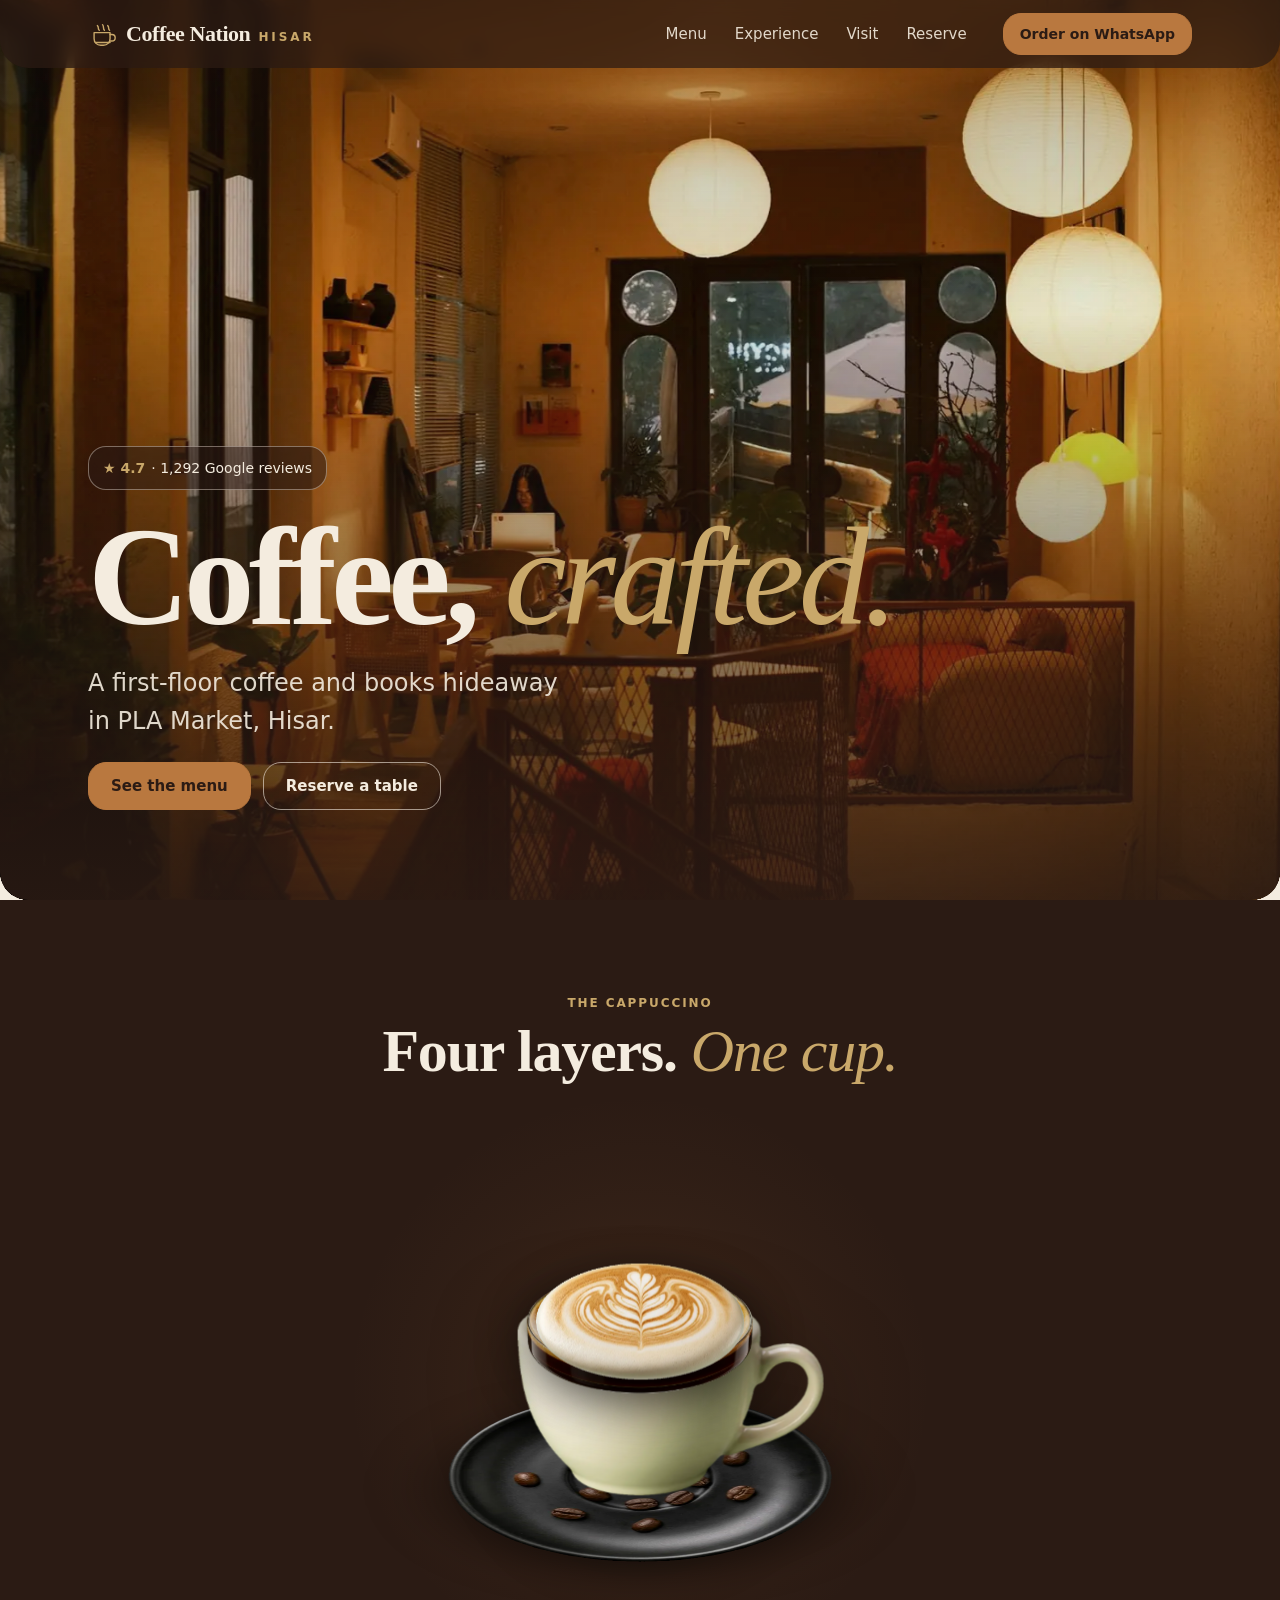
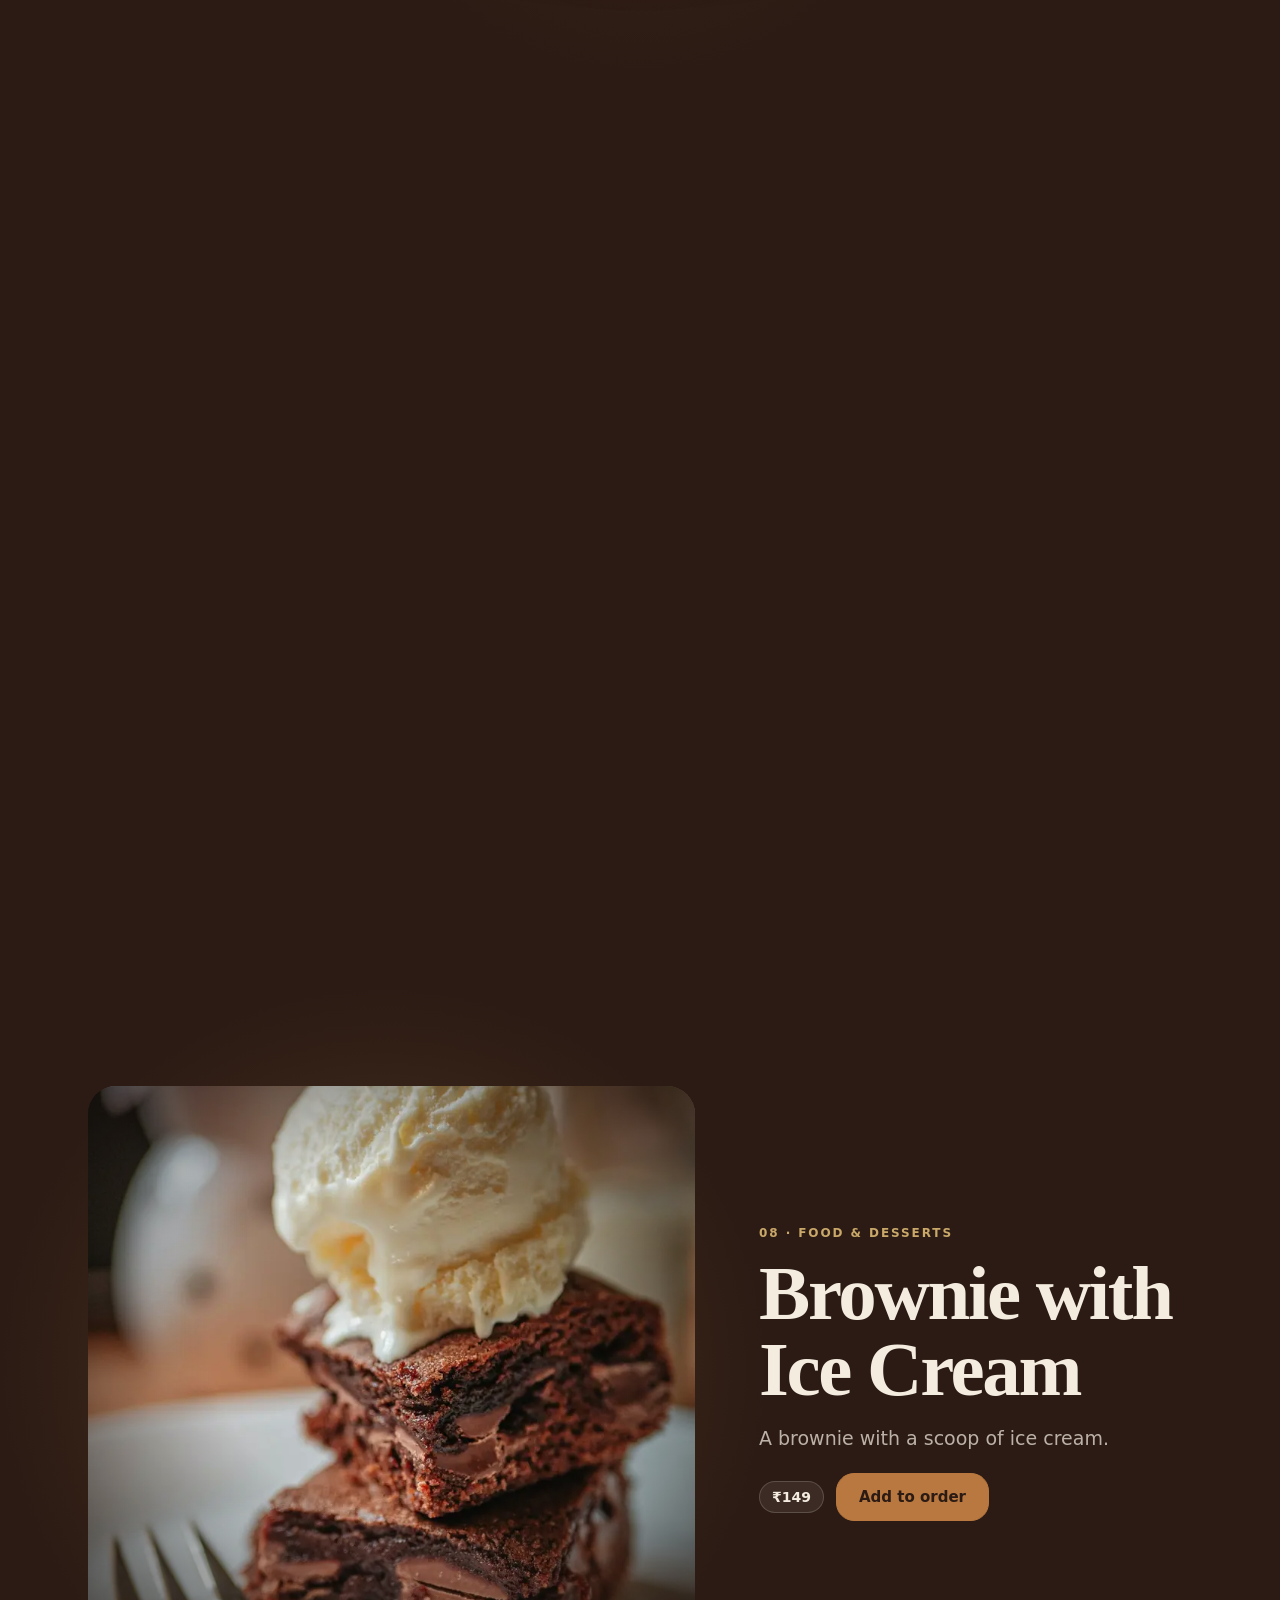
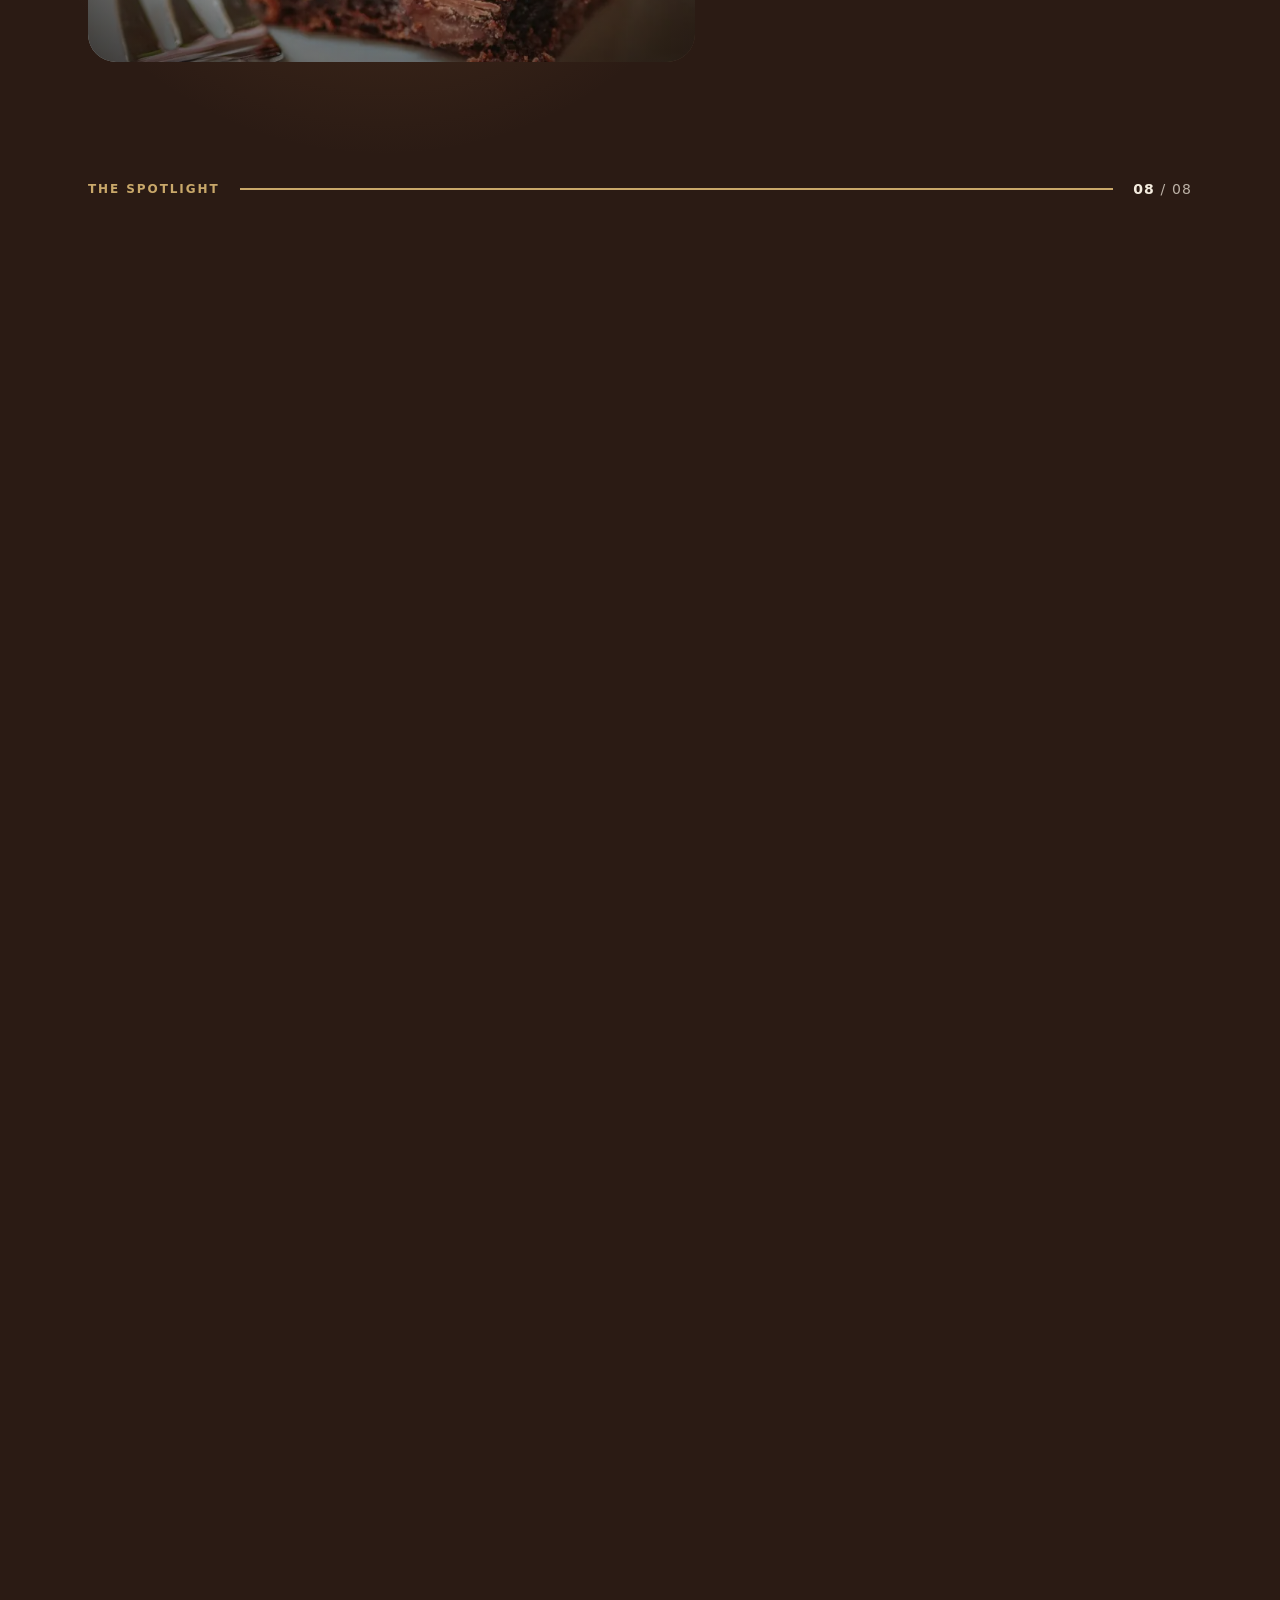
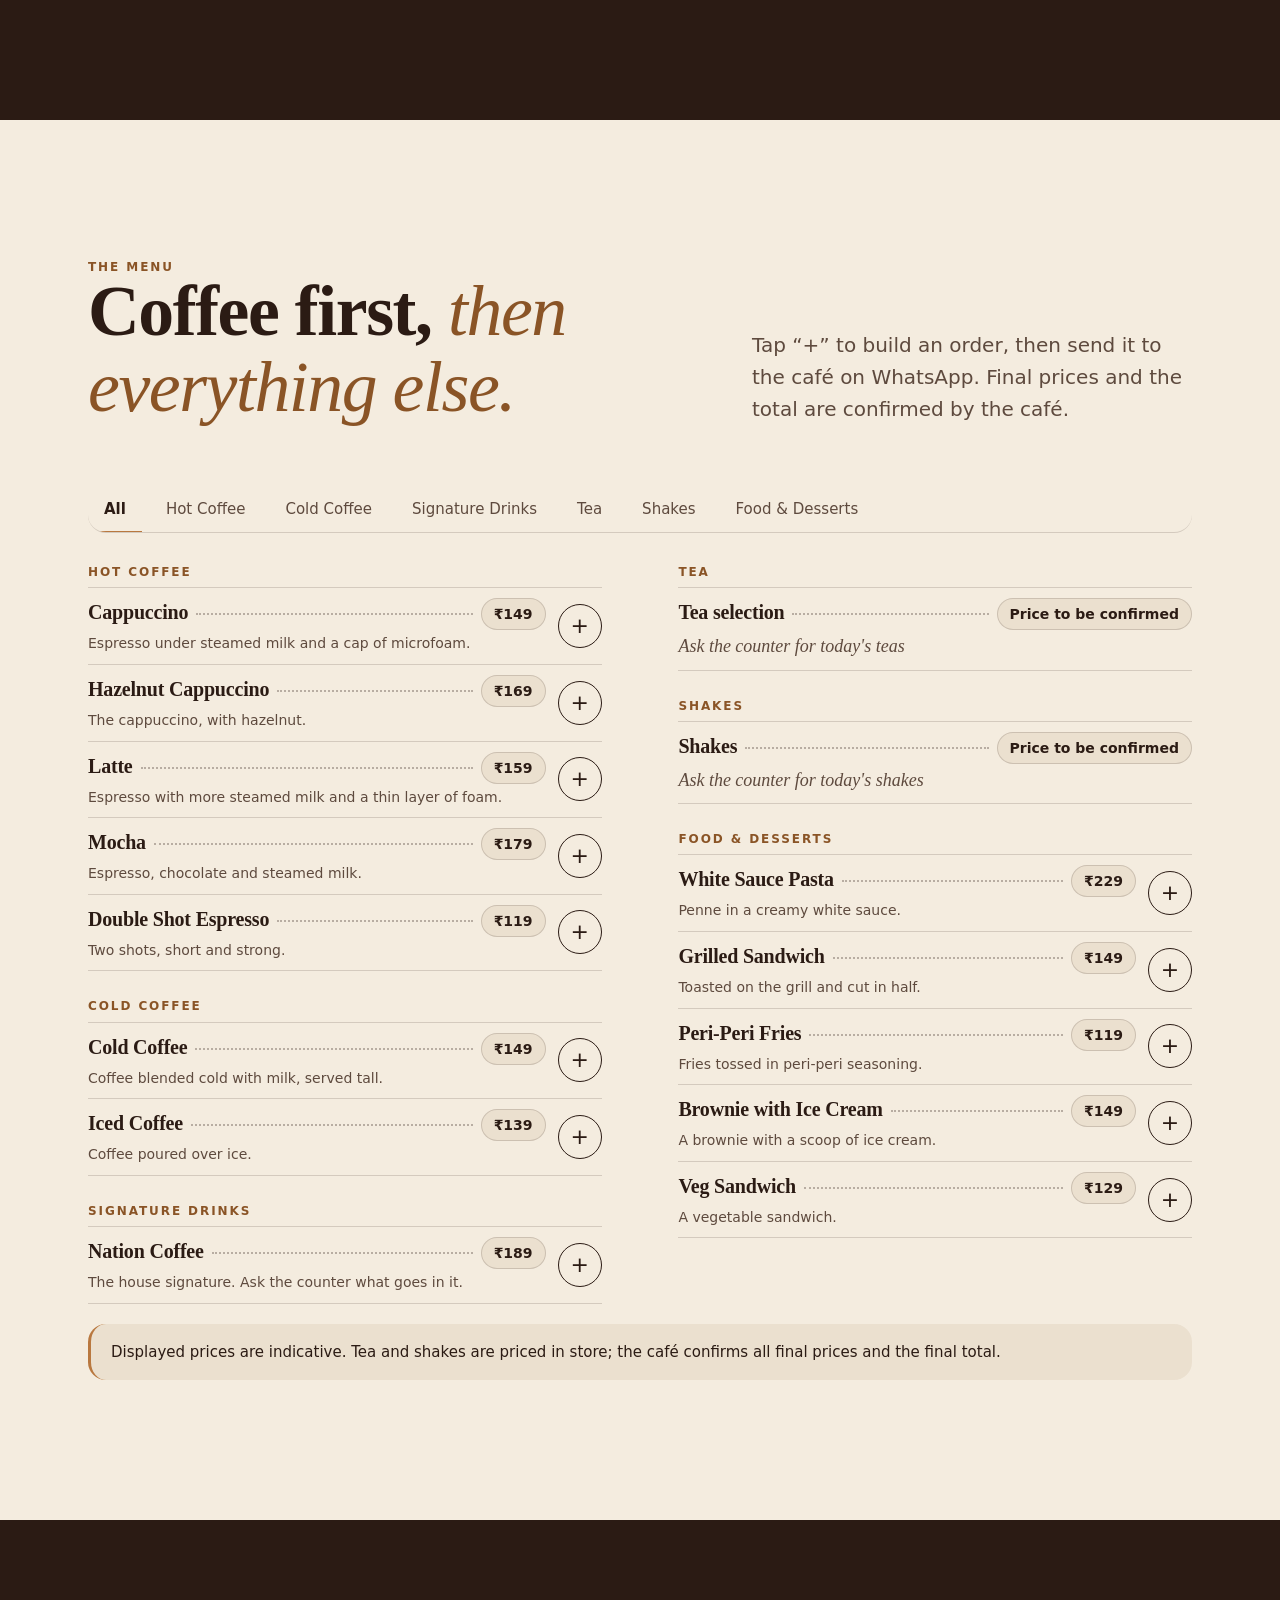
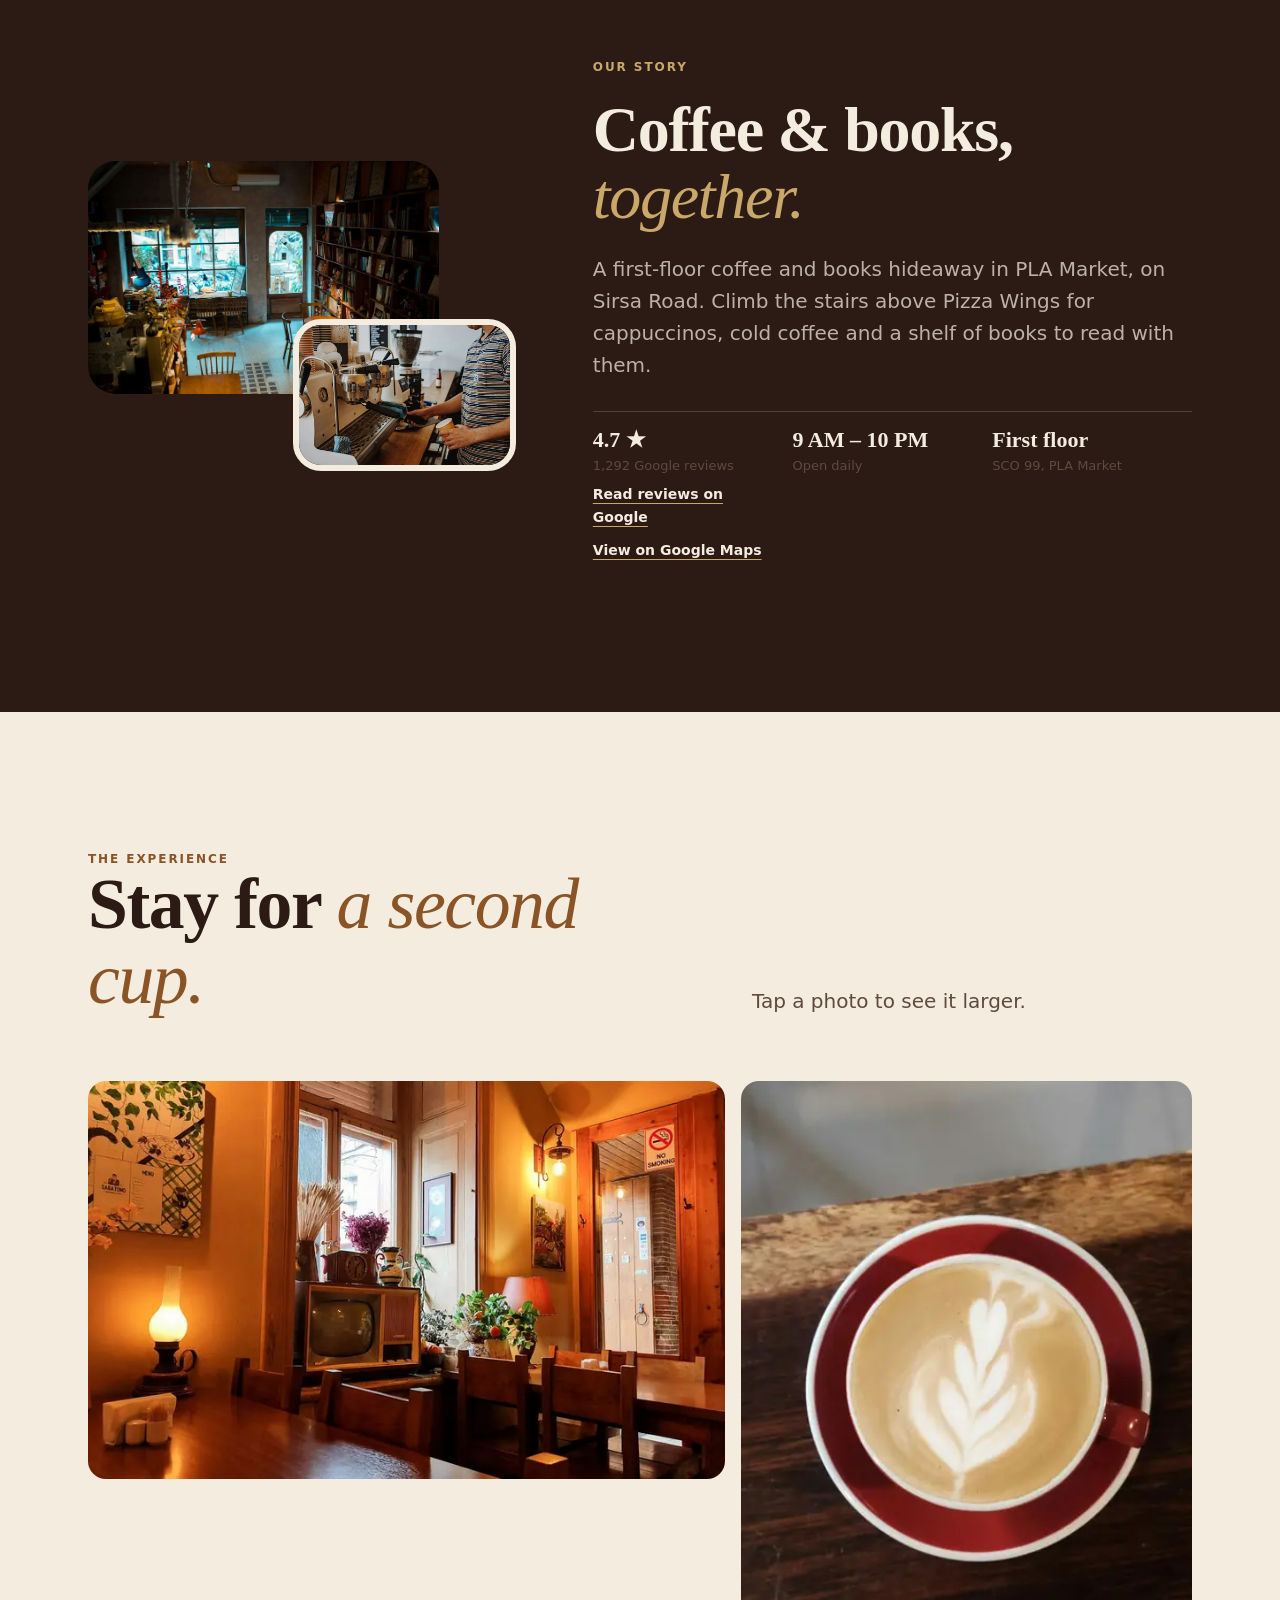
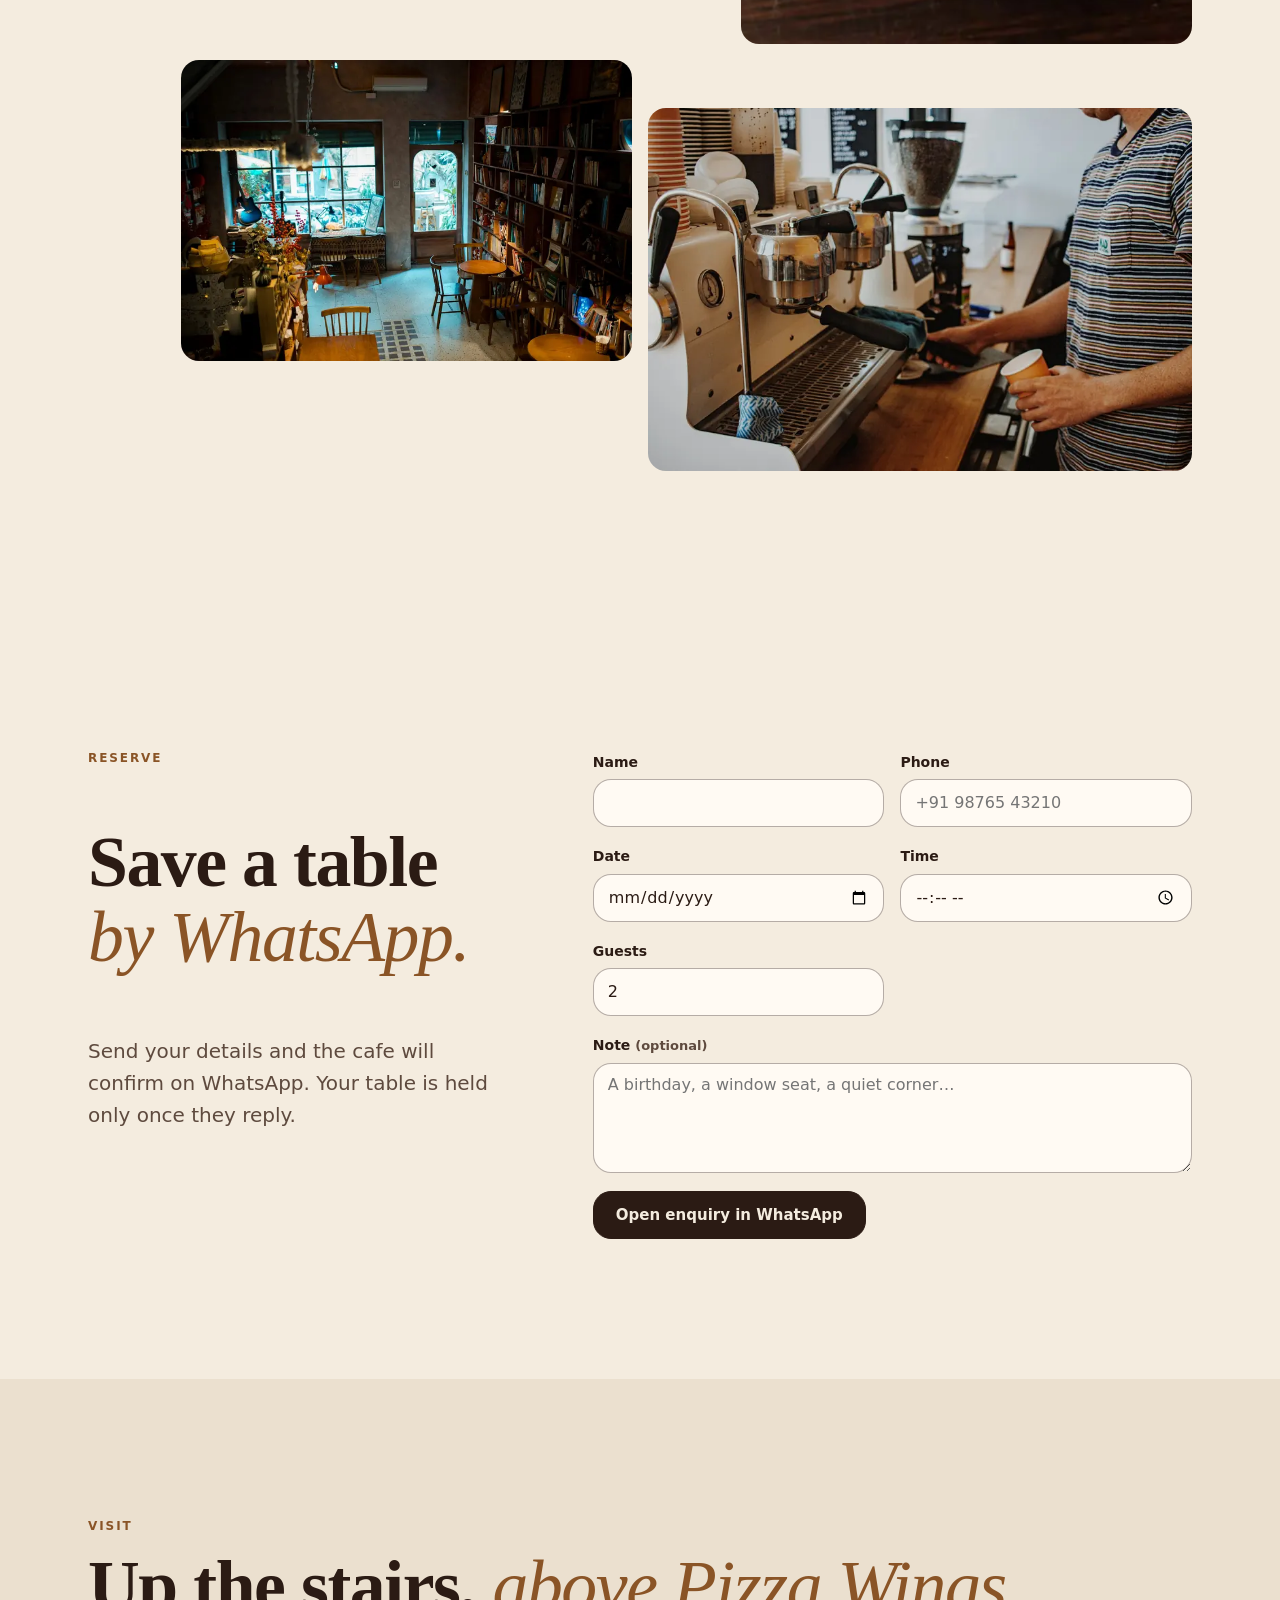
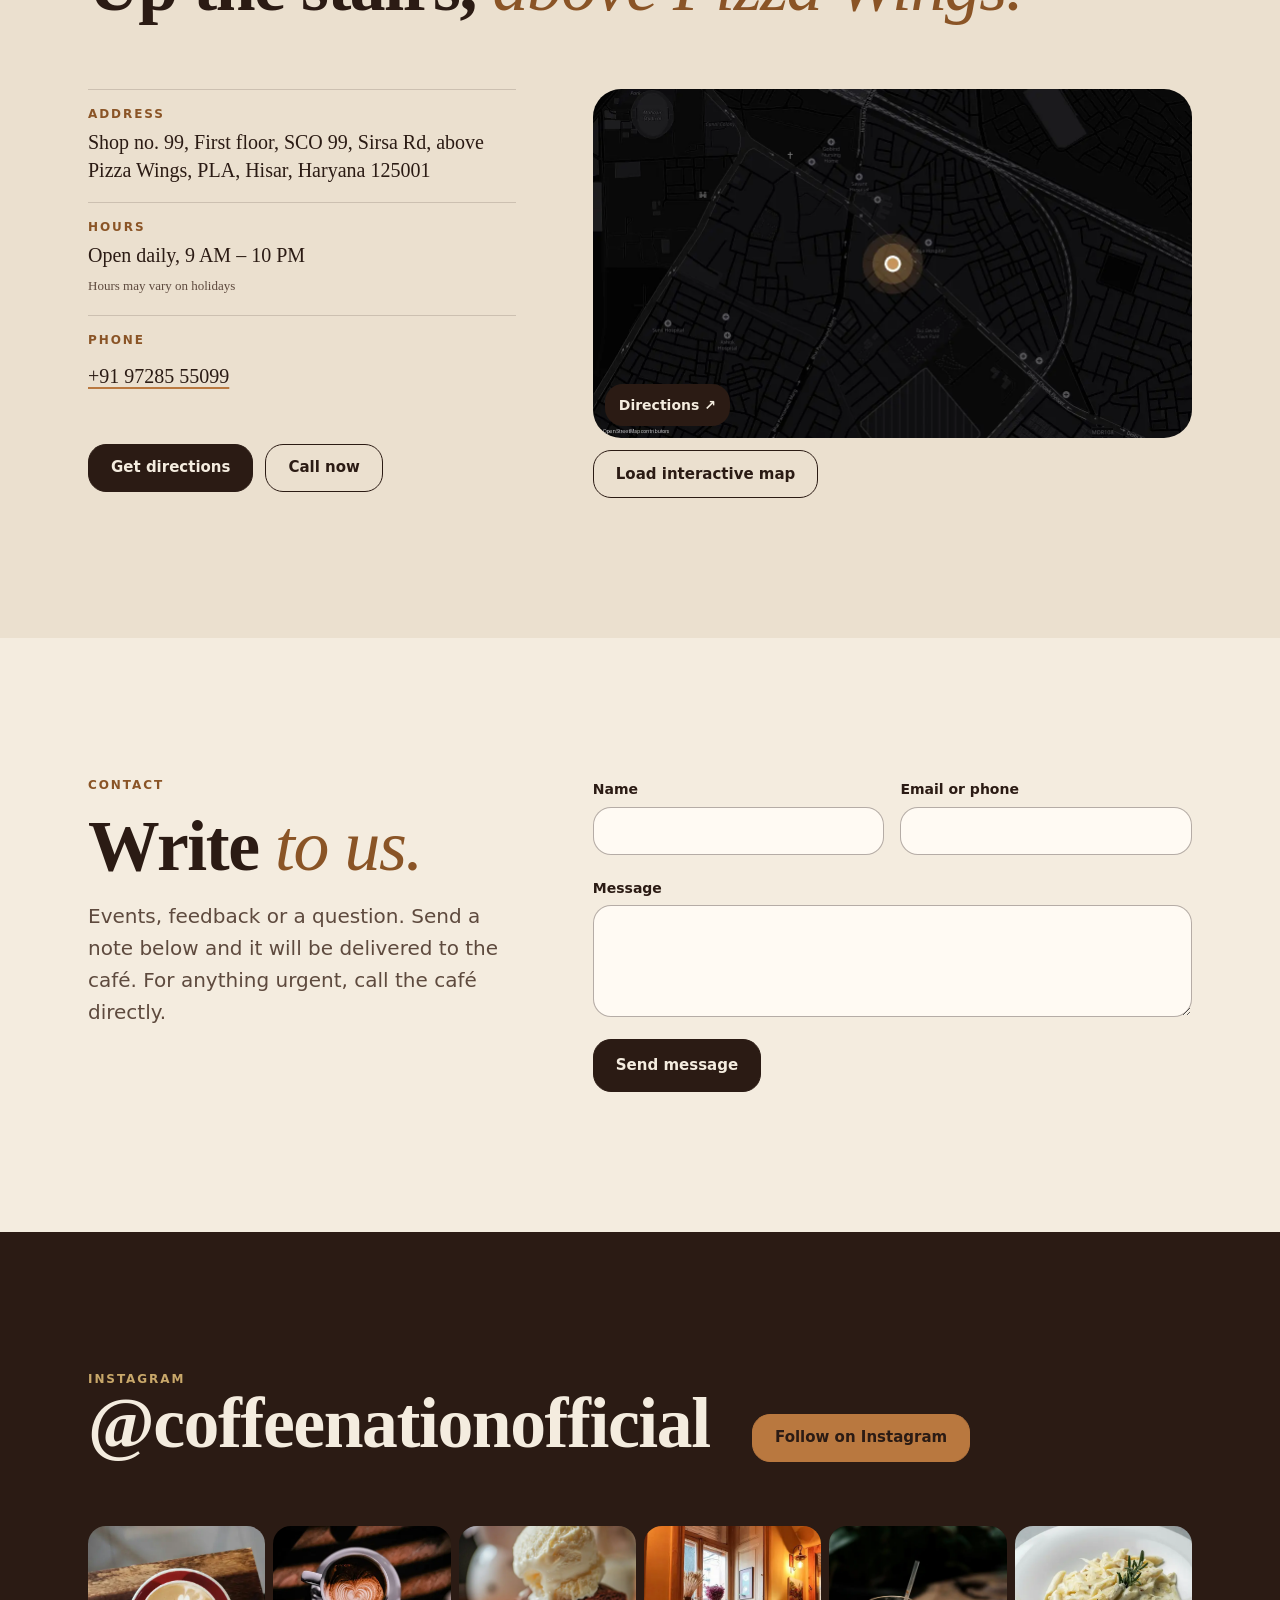
==== commit ff0dbbc8: "Replace /v5 with Coffee Nation v5 PRODUCTION (site URL configured for /v5/)" ====
--- a/v5/index.html
+++ b/v5/index.html
@@ -1,33 +1,40 @@
-<!doctype html>
+<!DOCTYPE html>
 <html lang="en-IN">
   <head>
-    <meta charset="utf-8" />
-    <meta name="viewport" content="width=device-width, initial-scale=1" />
-    <title>Coffee Nation Hisar | Specialty Coffee &amp; Cafe in PLA Market, Sirsa Road</title>
-    <meta name="description" content="Coffee Nation is a first-floor coffee and books cafe in PLA Market, Sirsa Road, Hisar. Cappuccinos, cold coffee, pasta and brownies. Open daily 9 AM – 10 PM. Rated 4.7 on Google." />
-    <meta name="theme-color" content="#2B1B14" />
-    <!-- EDIT ME: once the domain is known, uncomment the canonical link, and make og:image, twitter:image and the JSON-LD "image" absolute URLs (https://YOUR-DOMAIN/cn_hero-1200.jpg). -->
-    <!-- <link rel="canonical" href="https://YOUR-DOMAIN/" /> -->
-    <meta property="og:type" content="restaurant.restaurant" />
-    <meta property="og:locale" content="en_IN" />
-    <meta property="og:title" content="Coffee Nation Hisar | Specialty Coffee &amp; Cafe in PLA Market" />
-    <meta property="og:description" content="A first-floor coffee and books hideaway in PLA Market, Hisar. Open daily, 9 AM – 10 PM." />
-    <meta property="og:image" content="cn_hero-1200.jpg" />
-    <meta property="og:image:width" content="1200" />
-    <meta property="og:image:height" content="800" />
-    <meta property="og:image:alt" content="A warm, cosy cafe interior hung with paper lanterns" />
-    <meta name="twitter:card" content="summary_large_image" />
-    <meta name="twitter:title" content="Coffee Nation Hisar | Specialty Coffee &amp; Cafe" />
-    <meta name="twitter:description" content="A first-floor coffee and books hideaway in PLA Market, Hisar." />
-    <meta name="twitter:image" content="cn_hero-1200.jpg" />
-    <meta name="twitter:image:alt" content="A warm, cosy cafe interior hung with paper lanterns" />
+    <meta charset="utf-8">
+    <meta name="viewport" content="width=device-width, initial-scale=1">
+    <title>Coffee Nation Hisar | Coffee &amp; Books in PLA Market</title>
+    <meta name="description" content="Coffee Nation is a coffee and books cafe in PLA Market, Sirsa Road, Hisar. Cappuccinos, cold coffee, pasta and brownies. Open daily 9 AM – 10 PM. View the current Google rating and plan your visit.">
+    <meta name="theme-color" content="#2B1B14">
+    <link rel="icon" href="favicon.svg" type="image/svg+xml">
+    <link rel="alternate icon" href="favicon-32.png" type="image/png">
+    <link rel="apple-touch-icon" href="apple-touch-icon.png">
+    <link rel="manifest" href="site.webmanifest">
+    <!-- SITE_URL_META_START — generated by scripts/set-site-url.mjs -->
+    <link id="canonicalUrl" rel="canonical" href="https://kulana121-bit.github.io/coffee-nation-hisar/v5/">
+    <meta property="og:url" content="https://kulana121-bit.github.io/coffee-nation-hisar/v5/">
+    <!-- SITE_URL_META_END -->
+    <meta name="robots" content="index,follow,max-image-preview:large">
+    <meta property="og:type" content="restaurant.restaurant">
+    <meta property="og:locale" content="en_IN">
+    <meta property="og:title" content="Coffee Nation Hisar | Specialty Coffee &amp; Cafe in PLA Market">
+    <meta property="og:description" content="A first-floor coffee and books hideaway in PLA Market, Hisar. Open daily, 9 AM – 10 PM.">
+    <meta property="og:image" content="https://kulana121-bit.github.io/coffee-nation-hisar/v5/cn-social-preview.jpg">
+    <meta property="og:image:width" content="1200">
+    <meta property="og:image:height" content="630">
+    <meta property="og:image:alt" content="A warm, cosy cafe interior hung with paper lanterns">
+    <meta name="twitter:card" content="summary_large_image">
+    <meta name="twitter:title" content="Coffee Nation Hisar | Specialty Coffee &amp; Cafe">
+    <meta name="twitter:description" content="A first-floor coffee and books hideaway in PLA Market, Hisar.">
+    <meta name="twitter:image" content="https://kulana121-bit.github.io/coffee-nation-hisar/v5/cn-social-preview.jpg">
+    <meta name="twitter:image:alt" content="A warm, cosy cafe interior hung with paper lanterns">
     <script type="application/ld+json">
       {
         "@context": "https://schema.org",
         "@type": "CafeOrCoffeeShop",
         "name": "Coffee Nation",
-        "image": "cn_hero-1200.jpg",
-        "hasMap": "https://www.google.com/maps/dir/?api=1&destination=Coffee%20Nation%2C%20SCO%2099%2C%20Sirsa%20Rd%2C%20PLA%2C%20Hisar%2C%20Haryana%20125001",
+        "image": "https://kulana121-bit.github.io/coffee-nation-hisar/v5/cn-social-preview.jpg",
+        "hasMap": "https://www.google.com/maps/search/?api=1&query=Coffee%20Nation%20Hisar&query_place_id=ChIJyTAz4TozEjkRh9YzoET2vck",
         "telephone": "+91-97285-55099",
         "email": "coffeenationhisar@gmail.com",
         "servesCuisine": "Cafe",
@@ -48,336 +55,37 @@
             "closes": "22:00"
           }
         ],
-        "sameAs": ["https://www.instagram.com/coffeenationofficial/"],
-        "aggregateRating": { "@type": "AggregateRating", "ratingValue": "4.7", "reviewCount": "1292", "bestRating": "5" }
+        "sameAs": ["https://www.instagram.com/coffeenationofficial/"]
       }
     </script>
-    <link rel="preload" as="image" href="cn_hero-1600.webp" fetchpriority="high" />
-    <link rel="preload" as="font" type="font/woff2" href="fraunces-roman.woff2" crossorigin />
-    <link rel="preload" as="font" type="font/woff2" href="inter.woff2" crossorigin />
-    <style>
-      @font-face{font-family:'Fraunces';font-style:normal;font-weight:400 700;font-display:swap;src:url(fraunces-roman.woff2) format('woff2');unicode-range:U+0000-00FF, U+0131, U+0152-0153, U+02BB-02BC, U+02C6, U+02DA, U+02DC, U+0304, U+0308, U+0329, U+2000-206F, U+20AC, U+20B9, U+2122, U+2191, U+2193, U+2212, U+2215, U+FEFF, U+FFFD}
-      @font-face{font-family:'Fraunces';font-style:italic;font-weight:400 700;font-display:swap;src:url(fraunces-italic.woff2) format('woff2');unicode-range:U+0000-00FF, U+0131, U+0152-0153, U+02BB-02BC, U+02C6, U+02DA, U+02DC, U+0304, U+0308, U+0329, U+2000-206F, U+20AC, U+20B9, U+2122, U+2191, U+2193, U+2212, U+2215, U+FEFF, U+FFFD}
-      @font-face{font-family:'Inter';font-style:normal;font-weight:400 700;font-display:swap;src:url(inter.woff2) format('woff2');unicode-range:U+0000-00FF, U+0131, U+0152-0153, U+02BB-02BC, U+02C6, U+02DA, U+02DC, U+0304, U+0308, U+0329, U+2000-206F, U+20AC, U+20B9, U+2122, U+2191, U+2193, U+2212, U+2215, U+FEFF, U+FFFD}
-      :root {
-        --esp: #2b1b14; --esp-2: #3a261c; --cream: #f4ecdf; --cream-2: #ebe0cf; --car: #b9783f; --car-ink: #8a5426; --gold: #c9a86a;
-        --ink: #2b1b14; --ink-2: #5e4a3e; --line: rgba(43, 27, 20, 0.16); --line-d: rgba(244, 236, 223, 0.18); --dim-d: rgba(244, 236, 223, 0.72);
-        --serif: "Fraunces", Georgia, serif; --sans: "Inter", system-ui, -apple-system, "Segoe UI", sans-serif;
-        --r: 4px; --r-s: 2px; --max: 1200px; --g: clamp(20px, 4vw, 48px); --ease: cubic-bezier(0.22, 1, 0.36, 1); --bar: 0px;
-      }
-      *, *::before, *::after { box-sizing: border-box; }
-      html { scroll-behavior: smooth; scroll-padding-top: 76px; }
-      body { margin: 0; background: var(--cream); color: var(--ink); font: 400 16px/1.6 var(--sans); -webkit-font-smoothing: antialiased; padding-bottom: calc(var(--bar) + var(--safe, 0px)); }
-      img { max-width: 100%; display: block; }
-      h1, h2, h3 { font-family: var(--serif); font-weight: 600; line-height: 1.05; letter-spacing: -0.02em; margin: 0; }
-      p { margin: 0; }
-      a { color: inherit; }
-      :focus-visible { outline: 2px solid var(--car); outline-offset: 3px; }
-      .wrap { max-width: var(--max); margin: 0 auto; padding-inline: var(--g); }
-      .skip { position: absolute; left: 12px; top: -60px; z-index: 100; background: var(--esp); color: var(--cream); padding: 12px 16px; border-radius: var(--r); }
-      .skip:focus { top: 12px; }
-      .eyebrow { font: 600 12px/1.2 var(--sans); letter-spacing: 0.16em; text-transform: uppercase; color: var(--car-ink); }
-      .dark .eyebrow { color: var(--gold); }
-      .h2 { font-size: clamp(36px, 5.6vw, 72px); }
-      .h2 em { font-style: italic; font-weight: 400; color: var(--car-ink); }
-      .dark .h2 em { color: var(--gold); }
-      .lede { font-size: clamp(17px, 1.6vw, 20px); color: var(--ink-2); max-width: 46ch; }
-      .dark .lede { color: var(--dim-d); }
-      .small { font-size: 13px; color: var(--ink-2); }
-      .dark .small { color: var(--dim-d); }
-      .sec { padding-block: clamp(72px, 11vw, 140px); }
-      .dark { background: var(--esp); color: var(--cream); }
-      .head { display: grid; gap: 16px; margin-bottom: clamp(36px, 5vw, 64px); }
-      .head--split { grid-template-columns: minmax(0, 7fr) minmax(0, 5fr); align-items: end; column-gap: 48px; }
-      @media (max-width: 860px) { .head--split { grid-template-columns: 1fr; } }
-      .btn { display: inline-flex; align-items: center; justify-content: center; gap: 8px; min-height: 48px; padding: 0 22px; border-radius: var(--r); border: 1px solid var(--esp); background: var(--esp); color: var(--cream); font: 600 15px/1 var(--sans); text-decoration: none; cursor: pointer; transition: background 0.25s, color 0.25s, border-color 0.25s; }
-      .btn:hover { background: var(--car); border-color: var(--car); color: var(--esp); }
-      .btn--line { background: transparent; color: var(--ink); }
-      .dark .btn, .hero .btn { background: var(--car); border-color: var(--car); color: var(--esp); }
-      .dark .btn:hover, .hero .btn:hover { background: var(--cream); border-color: var(--cream); }
-      .dark .btn--line, .hero .btn--line { background: transparent; color: var(--cream); border-color: rgba(244, 236, 223, 0.6); }
-      .btns { display: flex; flex-wrap: wrap; gap: 12px; }
-      .tlink { display: inline-flex; align-items: center; min-height: 44px; text-decoration: underline; text-underline-offset: 4px; text-decoration-color: var(--car); }
-
-      /* Nav */
-      .nav { position: fixed; inset: 0 0 auto 0; z-index: 50; transition: background 0.3s, box-shadow 0.3s; color: var(--cream); background: rgba(43, 27, 20, 0.72); -webkit-backdrop-filter: blur(8px); backdrop-filter: blur(8px); }
-      .explode .eyebrow { color: var(--gold); }
-      .nav.is-solid { background: rgba(43, 27, 20, 0.94); -webkit-backdrop-filter: blur(12px); backdrop-filter: blur(12px); box-shadow: 0 1px 0 var(--line-d); }
-      .nav__in { max-width: var(--max); margin: 0 auto; padding: 0 var(--g); height: 68px; display: flex; align-items: center; gap: 24px; }
-      .mark { display: inline-flex; align-items: baseline; gap: 8px; text-decoration: none; font: 600 22px/1 var(--serif); letter-spacing: -0.02em; min-height: 44px; align-items: center; }
-      .mark small { font: 600 12px/1 var(--sans); letter-spacing: 0.24em; color: var(--gold); }
-      .nav__links { display: flex; gap: 4px; margin-left: auto; }
-      .nav__links a { display: inline-flex; align-items: center; min-height: 44px; padding: 0 12px; text-decoration: none; font-size: 15px; font-weight: 500; opacity: 0.9; }
-      .nav__links a:hover { opacity: 1; text-decoration: underline; text-underline-offset: 6px; text-decoration-color: var(--gold); }
-      .nav .btn { min-height: 42px; padding: 0 16px; font-size: 14px; background: var(--car); border-color: var(--car); color: var(--esp); }
-      .nav__toggle { display: none; margin-left: auto; width: 44px; height: 44px; border: 1px solid var(--line-d); border-radius: var(--r); background: transparent; color: inherit; cursor: pointer; }
-      .nav__toggle span, .nav__toggle span::before, .nav__toggle span::after { display: block; width: 18px; height: 1.5px; background: currentColor; margin: 0 auto; position: relative; content: ""; }
-      .nav__toggle span::before { position: absolute; top: -6px; } .nav__toggle span::after { position: absolute; top: 6px; }
-      .drawer { position: fixed; inset: 0; z-index: 60; background: var(--esp); color: var(--cream); padding: 88px var(--g) 40px; display: grid; align-content: start; gap: 4px; transform: translateX(100%); visibility: hidden; transition: transform 0.4s var(--ease), visibility 0s 0.4s; }
-      .drawer.is-open { transform: none; visibility: visible; transition: transform 0.4s var(--ease); }
-      .drawer a:not(.btn) { font: 600 34px/1.2 var(--serif); text-decoration: none; padding: 10px 0; border-bottom: 1px solid var(--line-d); }
-      .drawer .btn { margin-top: 24px; }
-      .drawer__close { position: absolute; top: 12px; right: var(--g); width: 44px; height: 44px; border: 1px solid var(--line-d); border-radius: var(--r); background: transparent; color: inherit; font-size: 22px; cursor: pointer; }
-      @media (max-width: 820px) { .nav__links, .nav__in > .btn { display: none; } .nav__toggle { display: block; } }
-
-      /* Mobile bar */
-      .mbar { display: none; }
-      @media (max-width: 820px) {
-        :root { --bar: 64px; --safe: env(safe-area-inset-bottom, 0px); }
-        .mbar { display: grid; grid-template-columns: repeat(3, 1fr); position: fixed; inset: auto 0 0 0; z-index: 45; height: calc(64px + var(--safe)); background: var(--esp); border-top: 1px solid var(--line-d); padding-bottom: var(--safe); }
-        .mbar a { display: flex; align-items: center; justify-content: center; color: var(--cream); text-decoration: none; font-weight: 600; font-size: 14px; border-right: 1px solid var(--line-d); }
-        .mbar a:nth-child(2) { background: var(--car); color: var(--esp); }
-      }
-
-      /* Hero */
-      .hero { position: relative; min-height: 100vh; min-height: 100svh; display: grid; align-items: end; overflow: hidden; color: var(--cream); background: var(--esp); }
-      .hero__img { position: absolute; inset: 0; width: 100%; height: 100%; object-fit: cover; transform: scale(1.06); will-change: transform; }
-      .hero::after { content: ""; position: absolute; inset: 0; background: linear-gradient(180deg, rgba(43, 27, 20, 0.35) 0%, rgba(43, 27, 20, 0.1) 35%, rgba(43, 27, 20, 0.88) 100%); }
-      .hero__copy { position: relative; z-index: 1; width: 100%; padding-bottom: clamp(56px, 10vh, 112px); display: grid; gap: 22px; justify-items: start; will-change: transform, opacity; }
-      .hero h1 { font-size: clamp(56px, 11vw, 148px); font-weight: 600; letter-spacing: -0.04em; line-height: 0.92; }
-      .hero h1 em { font-style: italic; font-weight: 400; color: var(--gold); }
-      .hero__sub { font-size: clamp(18px, 2vw, 24px); max-width: 32ch; color: rgba(244, 236, 223, 0.9); }
-      .rchip { display: inline-flex; align-items: center; min-height: 44px; padding: 0 14px; border: 1px solid rgba(244, 236, 223, 0.4); border-radius: var(--r); background: rgba(43, 27, 20, 0.55); font-size: 14px; font-weight: 500; text-decoration: none; -webkit-backdrop-filter: blur(10px); backdrop-filter: blur(10px); }
-      .rchip b { color: var(--gold); margin-right: 6px; }
-      .rchip:hover { border-color: var(--gold); }
-
-      /* Exploded cup */
-      .explode { position: relative; height: 180vh; background: var(--esp); color: var(--cream); }
-      .explode__stick { position: sticky; top: 0; height: 100vh; height: 100svh; overflow: hidden; }
-      .glow { position: absolute; left: var(--cx, 50%); top: 54%; width: 96vmin; height: 96vmin; transform: translate(-50%, -50%); background: radial-gradient(closest-side, rgba(185, 120, 63, 0.34), rgba(185, 120, 63, 0.08) 55%, transparent 75%); opacity: 0.45; pointer-events: none; }
-      .layer { position: absolute; left: 0; top: 0; will-change: transform; pointer-events: none; user-select: none; }
-      .layer img { width: 100%; height: auto; max-width: none; }
-      .layer--saucer { z-index: 1; filter: drop-shadow(0 26px 36px rgba(0, 0, 0, 0.5)); }
-      .layer--cup { z-index: 2; filter: drop-shadow(0 24px 40px rgba(0, 0, 0, 0.5)); }
-      .layer--espresso { z-index: 3; filter: drop-shadow(0 14px 26px rgba(0, 0, 0, 0.45)); }
-      .layer--foam { z-index: 4; filter: drop-shadow(0 14px 24px rgba(0, 0, 0, 0.45)); }
-      .callout { position: absolute; top: 0; z-index: 6; display: flex; align-items: center; gap: 12px; opacity: 0; width: max-content; max-width: min(300px, 40vw); }
-      .callout__line { flex: none; width: 56px; height: 1px; background: var(--gold); }
-      .callout--left { flex-direction: row-reverse; text-align: right; }
-      .callout p { font: 600 20px/1.2 var(--serif); }
-      .callout small { display: block; font: 400 13px/1.3 var(--sans); color: var(--dim-d); margin-top: 3px; letter-spacing: 0.04em; text-transform: uppercase; }
-      @media (max-width: 700px) { .callout { gap: 8px; } .callout__line { width: 14px; } .callout p { font-size: 15px; } .callout small { font-size: 12px; } }
-      .explode__title, .explode__end { position: absolute; inset: 96px 0 auto 0; z-index: 7; text-align: center; display: grid; gap: 10px; padding-inline: 20px; }
-      .explode__end { inset: auto 0 9vh 0; opacity: 0; }
-      .explode__title h2, .explode__end h2 { font-size: clamp(32px, 5vw, 60px); }
-      .explode h2 em { font-style: italic; font-weight: 400; color: var(--gold); }
-
-      /* Price tag (spotlight + menu) */
-      .tag { display: inline-flex; align-items: center; min-height: 32px; padding: 0 12px; border-radius: 999px; border: 1px solid var(--line); background: var(--cream-2); color: var(--ink); font: 600 14px/1 var(--sans); white-space: nowrap; text-decoration: none; }
-      .dark .tag { background: rgba(244, 236, 223, 0.08); border-color: var(--line-d); color: var(--cream); }
-      /* Link tags: 44px tap area, pill drawn at 32px behind the text */
-      a.tag, .dark a.tag { position: relative; z-index: 0; min-height: 44px; margin-block: -6px; background: transparent; border-color: transparent; text-decoration: underline; text-underline-offset: 3px; text-decoration-color: var(--car); }
-      a.tag::before { content: ""; position: absolute; inset: 6px 0; z-index: -1; border-radius: 999px; border: 1px solid var(--line); background: var(--cream-2); }
-      .dark a.tag::before { border-color: var(--line-d); background: rgba(244, 236, 223, 0.08); }
-      a.tag:hover::before { border-color: var(--car); }
-      .bmark { font: 600 12px/1 var(--sans); letter-spacing: 0.14em; text-transform: uppercase; color: var(--car-ink); }
-      .bmark::before { content: "★ "; }
-
-      /* Spotlight */
-      .spot { position: relative; height: calc(var(--n, 7) * 100vh); background: var(--esp); color: var(--cream); }
-      .spot__stick { position: sticky; top: 0; height: 100vh; height: 100svh; overflow: hidden; }
-      .spot__glow { position: absolute; left: 30%; top: 50%; width: 110vmin; height: 110vmin; transform: translate(-50%, -50%); background: radial-gradient(closest-side, rgba(201, 168, 106, 0.22), rgba(185, 120, 63, 0.06) 60%, transparent 78%); pointer-events: none; }
-      .spot__list { list-style: none; margin: 0; padding: 0; }
-      .spot__item { position: absolute; inset: 0; max-width: var(--max); margin: 0 auto; padding: 92px var(--g) calc(var(--bar) + 84px); display: grid; grid-template-columns: minmax(0, 7fr) minmax(0, 5fr); gap: clamp(28px, 5vw, 72px); align-items: center; opacity: 0; visibility: hidden; }
-      .spot__media { position: relative; margin: 0; height: min(64vh, 620px); border-radius: var(--r); overflow: hidden; background: var(--esp-2); will-change: transform, opacity; }
-      .spot__media img { width: 100%; height: 100%; object-fit: cover; }
-      .spot__media::after { content: ""; position: absolute; inset: 0; background: radial-gradient(ellipse 75% 70% at 50% 45%, transparent 40%, rgba(20, 12, 8, 0.72) 100%); pointer-events: none; }
-      .spot__copy { display: grid; gap: 16px; justify-items: start; will-change: transform, opacity; }
-      .spot__copy .eyebrow { color: var(--gold); }
-      .spot__copy .bmark { color: var(--gold); }
-      .spot__name { font: 600 clamp(40px, 6vw, 84px)/0.98 var(--serif); letter-spacing: -0.03em; margin: 0; }
-      .spot__desc { font-size: clamp(16px, 1.5vw, 19px); color: var(--dim-d); max-width: 34ch; }
-      .spot__act { display: flex; flex-wrap: wrap; align-items: center; gap: 12px; margin-top: 4px; }
-      .spot__meta { position: absolute; left: 0; right: 0; bottom: calc(var(--bar) + 24px); max-width: var(--max); margin: 0 auto; padding-inline: var(--g); display: grid; grid-template-columns: auto 1fr auto; align-items: center; gap: 20px; }
-      .spot__meta .eyebrow { margin: 0; color: var(--gold); }
-      .spot__rail { height: 2px; background: var(--line-d); overflow: hidden; }
-      .spot__rail i { display: block; height: 100%; background: var(--gold); transform-origin: 0 50%; transform: scaleX(0); will-change: transform; }
-      .spot__count { font: 500 14px/1 var(--sans); font-variant-numeric: tabular-nums; letter-spacing: 0.08em; }
-      .spot__count b { color: var(--cream); font-weight: 600; }
-      .spot__count span { color: var(--dim-d); }
-      @media (max-width: 760px) {
-        .spot__item { grid-template-columns: 1fr; align-content: start; align-items: start; gap: 20px; padding-top: 84px; }
-        .spot__media { height: clamp(150px, calc(100vh - 500px), 420px); height: clamp(150px, calc(100svh - 500px), 420px); }
-        .spot__copy { gap: 10px; }
-        .spot__name { font-size: clamp(32px, 9vw, 48px); }
-        .spot__meta { bottom: calc(var(--bar) + 16px); gap: 14px; }
-      }
-      @media (prefers-reduced-motion: reduce), (max-height: 560px) {
-        .spot { height: auto !important; padding-block: clamp(72px, 11vw, 140px); }
-        .spot__stick { position: static; height: auto; overflow: visible; }
-        .spot__glow, .spot__rail, .spot__count { display: none; }
-        .spot__meta { position: static; display: block; margin-bottom: 40px; }
-        .spot__item { position: static; opacity: 1 !important; visibility: visible !important; padding: 0 var(--g); margin: 0 auto 56px; align-items: center; }
-        .spot__media, .spot__copy { opacity: 1 !important; transform: none !important; }
-        .spot__media { height: auto; aspect-ratio: 4 / 3; }
-      }
-
-      /* Menu */
-      .tabs { display: flex; gap: 8px; overflow-x: auto; padding-bottom: 6px; margin-bottom: 32px; scrollbar-width: none; border-bottom: 1px solid var(--line); }
-      .tabs::-webkit-scrollbar { display: none; }
-      .tab { flex: none; min-height: 44px; padding: 0 16px; border: 0; border-bottom: 2px solid transparent; background: none; color: var(--ink-2); font: 500 15px/1 var(--sans); cursor: pointer; margin-bottom: -7px; }
-      .tab[aria-selected="true"] { color: var(--ink); border-bottom-color: var(--car); font-weight: 600; }
-      .mcard { columns: 2; column-gap: clamp(32px, 6vw, 80px); }
-      .mcard.is-fading { animation: mfade 0.45s var(--ease); }
-      @keyframes mfade { from { opacity: 0; transform: translateY(8px); } to { opacity: 1; transform: none; } }
-      @media (max-width: 760px) { .mcard { columns: 1; } }
-      .mgroup { break-inside: avoid; margin-bottom: 28px; }
-      .mgroup h3 { font: 600 12px/1.2 var(--sans); letter-spacing: 0.16em; text-transform: uppercase; color: var(--car-ink); padding-bottom: 8px; border-bottom: 1px solid var(--line); }
-      .mgroup ul { list-style: none; margin: 0; padding: 0; }
-      .mr { display: grid; grid-template-columns: minmax(0, 1fr) 44px; column-gap: 12px; align-items: center; padding: 10px 0; border-bottom: 1px solid var(--line); break-inside: avoid; }
-      .mr__line { display: flex; align-items: baseline; gap: 8px; min-width: 0; }
-      .mr__name { margin: 0; font: 600 20px/1.2 var(--serif); letter-spacing: -0.01em; }
-      .mr__dots { flex: 1; min-width: 16px; border-bottom: 2px dotted rgba(43, 27, 20, 0.3); transform: translateY(-4px); }
-      .mr__sub { display: flex; flex-wrap: wrap; align-items: baseline; gap: 4px 10px; margin-top: 4px; font-size: 14px; line-height: 1.4; color: var(--ink-2); }
-      .mr__add { grid-column: 2; grid-row: 1 / span 2; width: 44px; height: 44px; border: 1px solid var(--esp); border-radius: 999px; background: transparent; color: var(--ink); font: 500 22px/1 var(--sans); cursor: pointer; }
-      .mr__add:hover { background: var(--esp); color: var(--cream); }
-      .mr--note { display: block; }
-      .mr--note p { font: italic 400 18px/1.4 var(--serif); color: var(--ink-2); }
-      .note { margin-top: 20px; padding: 16px 20px; border-left: 3px solid var(--car); background: var(--cream-2); font-size: 15px; border-radius: 0 var(--r) var(--r) 0; }
-      .note[hidden] { display: none; }
-
-      /* Tray */
-      .tray { position: fixed; right: 16px; bottom: calc(var(--bar) + 16px); z-index: 40; width: min(360px, calc(100vw - 32px)); background: var(--esp); color: var(--cream); border-radius: var(--r); box-shadow: 0 18px 50px rgba(0, 0, 0, 0.35); }
-      .tray[hidden] { display: none; }
-      .tray__bar { width: 100%; display: flex; justify-content: space-between; align-items: center; min-height: 52px; padding: 0 16px; background: none; border: 0; color: inherit; font: 600 15px/1 var(--sans); cursor: pointer; }
-      .tray__body { padding: 0 16px 16px; display: grid; gap: 12px; }
-      .tray__body[hidden] { display: none; }
-      .tray ul { list-style: none; margin: 0; padding: 0; max-height: 40vh; overflow: auto; }
-      .tray li { display: flex; align-items: center; gap: 8px; padding: 6px 0; border-top: 1px solid var(--line-d); font-size: 14px; }
-      .tray li span { flex: 1; }
-      .qty { width: 44px; height: 44px; border: 1px solid var(--line-d); border-radius: var(--r); background: transparent; color: inherit; font-size: 18px; cursor: pointer; }
-      .tray .btn { width: 100%; }
-      .tray .small { color: var(--dim-d); }
-
-      /* Story */
-      .story { display: grid; grid-template-columns: minmax(0, 5fr) minmax(0, 7fr); gap: clamp(32px, 6vw, 88px); align-items: center; }
-      .story__photos { position: relative; padding-bottom: 18%; }
-      .story__photos img { border-radius: var(--r); width: 82%; height: auto; }
-      .story__photos img + img { position: absolute; right: 0; bottom: 0; width: 52%; border: 6px solid var(--cream); }
-      .story__copy { display: grid; gap: 22px; }
-      .story__copy .h2 { font-size: clamp(36px, 5vw, 64px); }
-      .facts { display: grid; grid-template-columns: repeat(3, 1fr); gap: 0; border-top: 1px solid var(--line); margin-top: 8px; }
-      .facts div { padding: 16px 12px 0 0; }
-      .facts b { display: block; font: 600 22px/1.1 var(--serif); }
-      .facts span { font-size: 13px; color: var(--ink-2); }
-      @media (max-width: 860px) { .story { grid-template-columns: 1fr; } .facts { grid-template-columns: 1fr; } .facts div { padding: 12px 0; border-bottom: 1px solid var(--line); } }
-
-      /* Gallery */
-      .gal { display: grid; grid-template-columns: repeat(12, 1fr); gap: 16px; }
-      .gal button { padding: 0; border: 0; background: var(--esp); border-radius: var(--r); overflow: hidden; cursor: zoom-in; position: relative; }
-      .gal img { width: 100%; height: 100%; object-fit: cover; transition: transform 0.8s var(--ease); }
-      .gal button:hover img { transform: scale(1.03); }
-      .gal button:nth-child(1) { grid-column: 1 / 8; aspect-ratio: 16 / 10; }
-      .gal button:nth-child(2) { grid-column: 8 / 13; align-self: end; aspect-ratio: 4 / 5; }
-      .gal button:nth-child(3) { grid-column: 2 / 7; aspect-ratio: 3 / 2; }
-      .gal button:nth-child(4) { grid-column: 7 / 13; aspect-ratio: 3 / 2; margin-top: 48px; }
-      @media (max-width: 700px) { .gal button:nth-child(n) { grid-column: 1 / -1; margin: 0; aspect-ratio: 3 / 2; } }
-      .lb { position: fixed; inset: 0; z-index: 90; background: rgba(20, 12, 8, 0.94); display: grid; place-items: center; padding: 64px 16px; }
-      .lb[hidden] { display: none; }
-      .lb figure { margin: 0; display: grid; gap: 12px; max-width: min(1200px, 100%); }
-      .lb img { max-height: 76vh; width: auto; margin: 0 auto; border-radius: var(--r); }
-      .lb figcaption { color: var(--cream); text-align: center; font-size: 15px; }
-      .lb__btn { position: absolute; width: 48px; height: 48px; border: 1px solid var(--line-d); border-radius: var(--r); background: rgba(43, 27, 20, 0.7); color: var(--cream); font-size: 22px; cursor: pointer; }
-      .lb__close { top: 12px; right: 12px; } .lb__prev { left: 12px; top: 50%; } .lb__next { right: 12px; top: 50%; }
-
-      /* Review links in the story stats + optional testimonials */
-      .rlinks { display: grid; justify-items: start; margin-top: 6px; }
-      .rlinks a { display: inline-flex; align-items: center; min-height: 44px; font-size: 14px; font-weight: 600; color: var(--cream); text-decoration: underline; text-underline-offset: 4px; text-decoration-color: var(--gold); }
-      .rlinks a:hover { color: var(--gold); }
-      .quotes[hidden] { display: none; }
-      .quotes { display: grid; grid-template-columns: repeat(auto-fit, minmax(min(100%, 280px), 1fr)); gap: 16px; margin-top: 48px; }
-      .quotes figure { margin: 0; padding: 28px; border: 1px solid var(--line-d); border-radius: var(--r); }
-      .quotes blockquote { margin: 0 0 16px; font: 400 20px/1.35 var(--serif); }
-
-      /* Forms */
-      .formgrid { display: grid; grid-template-columns: minmax(0, 5fr) minmax(0, 7fr); gap: clamp(32px, 6vw, 88px); }
-      @media (max-width: 860px) { .formgrid { grid-template-columns: 1fr; } }
-      form { display: grid; grid-template-columns: 1fr 1fr; gap: 18px 16px; }
-      .f { display: grid; gap: 6px; align-content: start; }
-      .f--full { grid-column: 1 / -1; }
-      @media (max-width: 560px) { .f { grid-column: 1 / -1; } }
-      label { font-size: 14px; font-weight: 600; }
-      input, textarea, select { width: 100%; min-height: 48px; padding: 10px 14px; border: 1px solid rgba(43, 27, 20, 0.35); border-radius: var(--r); background: #fffaf3; color: var(--ink); font: 400 16px/1.4 var(--sans); }
-      textarea { min-height: 110px; resize: vertical; }
-      input:focus, textarea:focus { outline: 2px solid var(--car); outline-offset: 0; border-color: var(--car); }
-      [aria-invalid="true"] { border-color: #a3331f; }
-      .err { font-size: 13px; color: #a3331f; min-height: 0; }
-      .err:empty { display: none; }
-      .status { grid-column: 1 / -1; font-size: 15px; }
-      .status:empty { display: none; }
-      .status.ok { padding: 14px 16px; background: var(--cream-2); border-left: 3px solid #4f7a3a; }
-      .status.bad { padding: 14px 16px; background: #f6e2dc; border-left: 3px solid #a3331f; }
-      form .btn { grid-column: 1 / -1; justify-self: start; }
-
-      /* Visit */
-      .visit { display: grid; grid-template-columns: minmax(0, 5fr) minmax(0, 7fr); gap: clamp(32px, 6vw, 88px); }
-      @media (max-width: 860px) { .visit { grid-template-columns: 1fr; } }
-      .dl { margin: 0 0 28px; }
-      .dl div { padding: 18px 0; border-top: 1px solid var(--line); }
-      .dl dt { font: 600 12px/1 var(--sans); letter-spacing: 0.16em; text-transform: uppercase; color: var(--car-ink); margin-bottom: 8px; }
-      .dl dd { margin: 0; font: 400 20px/1.4 var(--serif); }
-      .map { display: block; position: relative; border-radius: var(--r); overflow: hidden; background: var(--cream-2); aspect-ratio: 12 / 7; }
-      .map img { width: 100%; height: 100%; object-fit: cover; }
-      .map span { position: absolute; left: 12px; bottom: 12px; padding: 10px 14px; border-radius: var(--r); background: var(--esp); color: var(--cream); font-size: 14px; font-weight: 600; }
-      .map iframe { width: 100%; height: 100%; border: 0; display: block; }
-      .mapwrap { display: grid; gap: 12px; justify-items: start; }
-
-      /* Instagram */
-      .ig { display: grid; grid-template-columns: repeat(6, 1fr); gap: 8px; }
-      .ig a { display: block; aspect-ratio: 1; overflow: hidden; border-radius: var(--r); background: var(--esp); }
-      .ig img { width: 100%; height: 100%; object-fit: cover; transition: transform 0.6s var(--ease), opacity 0.3s; }
-      .ig a:hover img { transform: scale(1.05); opacity: 0.85; }
-      @media (max-width: 760px) { .ig { grid-template-columns: repeat(3, 1fr); } }
-
-      /* Footer */
-      #instagram { padding-bottom: clamp(40px, 5vw, 64px); }
-      .foot { background: var(--esp); color: var(--cream); padding-block: 48px 40px; border-top: 1px solid var(--line-d); }
-      .foot__grid { display: grid; grid-template-columns: 2fr 1.4fr 1fr 1fr; gap: 32px; }
-      @media (max-width: 860px) { .foot__grid { grid-template-columns: 1fr 1fr; } }
-      @media (max-width: 520px) { .foot__grid { grid-template-columns: 1fr; } }
-      .foot h3 { font: 600 12px/1 var(--sans); letter-spacing: 0.16em; text-transform: uppercase; color: var(--gold); margin-bottom: 14px; }
-      .foot p, .foot li { font-size: 15px; color: var(--dim-d); }
-      .foot ul { list-style: none; margin: 0; padding: 0; }
-      .foot li a { display: inline-flex; align-items: center; min-height: 44px; min-width: 44px; text-decoration: none; color: var(--cream); }
-      .foot li a:hover { text-decoration: underline; text-decoration-color: var(--gold); }
-      .foot__big { font: 600 clamp(40px, 6vw, 72px)/1 var(--serif); letter-spacing: -0.03em; margin-bottom: 16px; color: var(--cream); }
-      .foot__legal { margin-top: 40px; padding-top: 24px; border-top: 1px solid var(--line-d); font-size: 13px; color: var(--dim-d); }
-
-      /* Reveal */
-      .rv { opacity: 0; transform: translateY(32px); transition: opacity 0.9s ease, transform 1.1s var(--ease); }
-      .rv.is-in { opacity: 1; transform: none; }
-      @media (prefers-reduced-motion: reduce) {
-        html { scroll-behavior: auto; }
-        *, *::before, *::after { transition: none !important; animation: none !important; }
-        .rv { opacity: 1; transform: none; }
-        .explode { height: auto; }
-        .explode__stick { position: relative; height: 100vh; min-height: 680px; }
-      }
-    </style>
+    <link rel="preload" as="image" href="cn_hero-1600.webp" fetchpriority="high">
+    <link rel="preload" as="font" type="font/woff2" href="fraunces-roman.woff2" crossorigin>
+    <link rel="preload" as="font" type="font/woff2" href="inter.woff2" crossorigin>
+    <link rel="stylesheet" href="css/styles.css">
   </head>
   <body>
     <a class="skip" href="#main">Skip to content</a>
     <header class="nav" id="nav">
       <div class="nav__in">
-        <a class="mark" href="#top" aria-label="Coffee Nation Hisar, back to top">Coffee Nation <small>HISAR</small></a>
+        <a class="mark" href="#top" aria-label="Coffee Nation Hisar, back to top"><img class="mark__icon" src="brand-mark.svg" alt="" width="30" height="30"><span>Coffee Nation <small>HISAR</small></span></a>
         <nav class="nav__links" aria-label="Main">
           <a href="#menu">Menu</a><a href="#experience">Experience</a><a href="#visit">Visit</a><a href="#reserve">Reserve</a>
         </nav>
-        <a class="btn" href="https://wa.me/919728555099" target="_blank" rel="noopener">Order on WhatsApp</a>
-        <button class="nav__toggle" id="navToggle" aria-label="Open menu" aria-expanded="false" aria-controls="drawer"><span></span></button>
+        <a class="btn" href="https://wa.me/919728555099" target="_blank" rel="noopener noreferrer">Order on WhatsApp</a>
+        <button type="button" class="nav__toggle" id="navToggle" aria-label="Open menu" aria-expanded="false" aria-controls="drawer"><span></span></button>
       </div>
     </header>
-    <div class="drawer" id="drawer" role="dialog" aria-modal="true" aria-label="Site menu">
-      <button class="drawer__close" id="drawerClose" aria-label="Close menu">×</button>
+    <div class="drawer" id="drawer" role="dialog" aria-modal="true" aria-label="Site menu" aria-hidden="true" inert>
+      <button type="button" class="drawer__close" id="drawerClose" aria-label="Close menu">×</button>
       <a href="#menu">Menu</a><a href="#experience">Experience</a><a href="#visit">Visit</a><a href="#reserve">Reserve</a>
-      <a class="btn" href="https://wa.me/919728555099" target="_blank" rel="noopener">Order on WhatsApp</a>
+      <a class="btn" href="https://wa.me/919728555099" target="_blank" rel="noopener noreferrer">Order on WhatsApp</a>
     </div>
 
     <main id="main">
       <section class="hero" id="top" aria-label="Coffee Nation Hisar">
-        <img class="hero__img" src="cn_hero-1600.webp" alt="A warm, cosy cafe interior hung with paper lanterns" width="1600" height="1067" fetchpriority="high" decoding="async" />
+        <img class="hero__img" src="cn_hero-1600.webp" alt="A warm, cosy cafe interior hung with paper lanterns" width="1600" height="1067" fetchpriority="high" decoding="async">
         <div class="hero__copy wrap">
-          <a class="rchip" href="https://www.google.com/maps/search/?api=1&amp;query=Coffee%20Nation%20PLA%20Sirsa%20Rd%20Hisar" target="_blank" rel="noopener"><b>★ 4.7</b> · 1,292 Google reviews</a>
+          <a class="rchip" href="https://www.google.com/maps/search/?api=1&amp;query=Coffee%20Nation%20Hisar&amp;query_place_id=ChIJyTAz4TozEjkRh9YzoET2vck" target="_blank" rel="noopener noreferrer"><b>★ 4.7</b> · 1,292 Google reviews</a>
           <h1>Coffee, <em>crafted.</em></h1>
           <p class="hero__sub">A first-floor coffee and books hideaway in PLA Market, Hisar.</p>
           <div class="btns">
@@ -394,10 +102,10 @@
             <p class="eyebrow">The cappuccino</p>
             <h2>Four layers. <em>One cup.</em></h2>
           </div>
-          <div class="layer layer--saucer" data-layer="saucer"><img src="coffee_saucer.webp" alt="" width="557" height="557" loading="lazy" decoding="async" /></div>
-          <div class="layer layer--cup" data-layer="cup"><img src="coffee_cup_cream.webp" alt="" width="800" height="526" loading="lazy" decoding="async" /></div>
-          <div class="layer layer--espresso" data-layer="espresso"><img src="coffee_espresso.webp" alt="" width="800" height="420" loading="lazy" decoding="async" /></div>
-          <div class="layer layer--foam" data-layer="foam"><img src="coffee_foam.webp" alt="" width="733" height="409" loading="lazy" decoding="async" /></div>
+          <div class="layer layer--saucer" data-layer="saucer"><img src="coffee_saucer.webp" alt="" width="557" height="557" loading="lazy" decoding="async"></div>
+          <div class="layer layer--cup" data-layer="cup"><img src="coffee_cup_cream.webp" alt="" width="800" height="526" loading="lazy" decoding="async"></div>
+          <div class="layer layer--espresso" data-layer="espresso"><img src="coffee_espresso.webp" alt="" width="800" height="420" loading="lazy" decoding="async"></div>
+          <div class="layer layer--foam" data-layer="foam"><img src="coffee_foam.webp" alt="" width="733" height="409" loading="lazy" decoding="async"></div>
           <div class="callout" data-for="foam"><span class="callout__line"></span><p>Microfoam<small>The top layer</small></p></div>
           <div class="callout" data-for="espresso"><span class="callout__line"></span><p>Espresso<small>The heart of it</small></p></div>
           <div class="callout" data-for="cup"><span class="callout__line"></span><p>The cup<small>Ceramic</small></p></div>
@@ -422,21 +130,29 @@
         <div class="wrap">
           <div class="head head--split rv">
             <div><p class="eyebrow">The menu</p><h2 class="h2" id="menu-h">Coffee first, <em>then everything else.</em></h2></div>
-            <p class="lede">Tap “+ Add” to build an order, then send it to the cafe on WhatsApp.</p>
+            <p class="lede">Tap “+” to build an order, then send it to the café on WhatsApp. Final prices and the total are confirmed by the café.</p>
           </div>
           <div class="tabs" role="tablist" aria-label="Menu categories" id="menuTabs"></div>
           <div class="mcard" id="menuGrid" role="tabpanel" aria-live="polite"></div>
-          <p class="note" id="priceNote">Prices are being updated — ask in-store or on WhatsApp.</p>
-        </div>
-        <!-- Spotlight photos: MENU_ITEMS refers to these by data-key; the script moves them into the spotlight. -->
+          <noscript>
+            <div class="noscript-menu">
+              <h3>Featured menu</h3>
+              <p>Cappuccino ₹149 · Hazelnut Cappuccino ₹169 · Latte ₹159 · Mocha ₹179 · Double Shot Espresso ₹119 · Cold Coffee ₹149 · Iced Coffee ₹139 · Nation Coffee ₹189 · White Sauce Pasta ₹229 · Grilled Sandwich ₹149 · Peri-Peri Fries ₹119 · Brownie with Ice Cream ₹149 · Veg Sandwich ₹129. Tea and shakes: price to be confirmed in store.</p>
+              <p>Prices are indicative. To order, call +91&nbsp;97285&nbsp;55099 or use WhatsApp.</p>
+            </div>
+          </noscript>
+          <p class="note" id="priceNote" role="note">Displayed prices are indicative. Tea and shakes are priced in store; the café confirms all final prices and the final total.</p>
+        </div>
+        <!-- Spotlight photos: site-data.js refers to these by data-key; the script moves them into the spotlight. -->
         <div hidden id="menuPhotos">
-          <img data-key="cappuccino" src="cn_menu_cappuccino-1600.webp" alt="Cappuccino with heart latte art" width="1600" height="1332" loading="lazy" decoding="async" />
-          <img data-key="espresso" src="cn_menu_espresso-1600.webp" alt="Espresso pouring from a portafilter" width="1600" height="1020" loading="lazy" decoding="async" />
-          <img data-key="coldcoffee" src="cn_menu_coldcoffee-1200.webp" alt="A tall glass of cold coffee" width="1200" height="1800" loading="lazy" decoding="async" />
-          <img data-key="pasta" src="cn_menu_pasta-1600.webp" alt="White sauce penne pasta" width="1600" height="1067" loading="lazy" decoding="async" />
-          <img data-key="sandwich" src="cn_menu_sandwich-1600.webp" alt="Grilled sandwich, cut in half" width="1600" height="1067" loading="lazy" decoding="async" />
-          <img data-key="fries" src="cn_menu_fries-1600.webp" alt="Peri-peri fries in a basket" width="1600" height="1280" loading="lazy" decoding="async" />
-          <img data-key="brownie" src="cn_menu_brownie-1352.webp" alt="Brownie with a scoop of ice cream" width="1352" height="1800" loading="lazy" decoding="async" />
+          <img data-key="cappuccino" src="cn_menu_cappuccino-1600.webp" srcset="cn_menu_cappuccino-800.webp 800w, cn_menu_cappuccino-1600.webp 1600w" sizes="(max-width: 760px) 92vw, 58vw" alt="Cappuccino with heart latte art" width="1600" height="1332" loading="lazy" decoding="async">
+          <img data-key="latte" src="cn_latte_table-1600.webp" srcset="cn_latte_table-800.webp 800w, cn_latte_table-1600.webp 1600w" sizes="(max-width: 760px) 92vw, 58vw" alt="Latte with rosetta art on a wooden table" width="1600" height="1067" loading="lazy" decoding="async">
+          <img data-key="espresso" src="cn_menu_espresso-1600.webp" srcset="cn_menu_espresso-800.webp 800w, cn_menu_espresso-1600.webp 1600w" sizes="(max-width: 760px) 92vw, 58vw" alt="Espresso pouring from a portafilter" width="1600" height="1020" loading="lazy" decoding="async">
+          <img data-key="coldcoffee" src="cn_menu_coldcoffee-1200.webp" srcset="cn_menu_coldcoffee-800.webp 800w, cn_menu_coldcoffee-1200.webp 1200w" sizes="(max-width: 760px) 92vw, 58vw" alt="A tall glass of cold coffee" width="1200" height="1800" loading="lazy" decoding="async">
+          <img data-key="pasta" src="cn_menu_pasta-1600.webp" srcset="cn_menu_pasta-800.webp 800w, cn_menu_pasta-1600.webp 1600w" sizes="(max-width: 760px) 92vw, 58vw" alt="White sauce penne pasta" width="1600" height="1067" loading="lazy" decoding="async">
+          <img data-key="sandwich" src="cn_menu_sandwich-1600.webp" srcset="cn_menu_sandwich-800.webp 800w, cn_menu_sandwich-1600.webp 1600w" sizes="(max-width: 760px) 92vw, 58vw" alt="Grilled sandwich, cut in half" width="1600" height="1067" loading="lazy" decoding="async">
+          <img data-key="fries" src="cn_menu_fries-1600.webp" srcset="cn_menu_fries-800.webp 800w, cn_menu_fries-1600.webp 1600w" sizes="(max-width: 760px) 92vw, 58vw" alt="Peri-peri fries in a basket" width="1600" height="1280" loading="lazy" decoding="async">
+          <img data-key="brownie" src="cn_menu_brownie-1352.webp" srcset="cn_menu_brownie-800.webp 800w, cn_menu_brownie-1352.webp 1352w" sizes="(max-width: 760px) 92vw, 58vw" alt="Brownie with a scoop of ice cream" width="1352" height="1800" loading="lazy" decoding="async">
         </div>
       </section>
 
@@ -444,23 +160,23 @@
         <div class="wrap">
           <div class="story">
             <div class="story__photos rv">
-              <img src="cn_books-800.webp" alt="A cafe corner lined with tall bookshelves" width="800" height="533" loading="lazy" decoding="async" />
-              <img src="cn_barista-800.webp" alt="A barista at the espresso machine" width="800" height="533" loading="lazy" decoding="async" />
+              <img src="cn_books-800.webp" alt="A cafe corner lined with tall bookshelves" width="800" height="533" loading="lazy" decoding="async">
+              <img src="cn_barista-800.webp" alt="A barista at the espresso machine" width="800" height="533" loading="lazy" decoding="async">
             </div>
             <div class="story__copy rv">
               <p class="eyebrow">Our story</p>
               <h2 class="h2" id="story-h">Coffee &amp; books, <em>together.</em></h2>
               <p class="lede">A first-floor coffee and books hideaway in PLA Market, on Sirsa Road. Climb the stairs above Pizza Wings for cappuccinos, cold coffee and a shelf of books to read with them.</p>
-              <div class="facts" style="border-color: var(--line-d)">
+              <div class="facts facts--dark">
                 <div>
-                  <b>4.7 ★</b><span style="color: var(--dim-d)">1,292 Google reviews</span>
+                  <b>4.7 ★</b><span class="dim-d">1,292 Google reviews</span>
                   <p class="rlinks">
-                    <a href="https://www.google.com/maps/search/?api=1&amp;query=Coffee%20Nation%20PLA%20Sirsa%20Rd%20Hisar" target="_blank" rel="noopener">Read reviews on Google</a>
-                    <a href="https://www.google.com/maps/search/?api=1&amp;query=Coffee%20Nation%20PLA%20Sirsa%20Rd%20Hisar" target="_blank" rel="noopener">Leave a review</a>
+                    <a href="https://www.google.com/maps/search/?api=1&amp;query=Coffee%20Nation%20Hisar&amp;query_place_id=ChIJyTAz4TozEjkRh9YzoET2vck" target="_blank" rel="noopener noreferrer">Read reviews on Google</a>
+                    <a href="https://www.google.com/maps/search/?api=1&amp;query=Coffee%20Nation%20Hisar&amp;query_place_id=ChIJyTAz4TozEjkRh9YzoET2vck" target="_blank" rel="noopener noreferrer">View on Google Maps</a>
                   </p>
                 </div>
-                <div><b>9 AM – 10 PM</b><span style="color: var(--dim-d)">Open daily</span></div>
-                <div><b>First floor</b><span style="color: var(--dim-d)">SCO 99, PLA Market</span></div>
+                <div><b>9 AM – 10 PM</b><span class="dim-d">Open daily</span></div>
+                <div><b>First floor</b><span class="dim-d">SCO 99, PLA Market</span></div>
               </div>
             </div>
           </div>
@@ -475,17 +191,17 @@
             <p class="lede">Tap a photo to see it larger.</p>
           </div>
           <div class="gal" id="gal">
-            <button type="button" aria-label="Open photo: the cafe interior"><img src="cn_interior-1600.webp" alt="A warm cafe interior lit by a lamp" width="1600" height="900" loading="lazy" decoding="async" /></button>
-            <button type="button" aria-label="Open photo: latte on a table"><img src="cn_latte_table-1600.webp" alt="A latte with rosetta art on a wooden table" width="1600" height="1067" loading="lazy" decoding="async" /></button>
-            <button type="button" aria-label="Open photo: the book corner"><img src="cn_books-1600.webp" alt="A cafe corner lined with bookshelves" width="1600" height="1067" loading="lazy" decoding="async" /></button>
-            <button type="button" aria-label="Open photo: the barista"><img src="cn_barista-1600.webp" alt="A barista working the espresso machine" width="1600" height="1067" loading="lazy" decoding="async" /></button>
+            <button type="button" aria-label="Open photo: the cafe interior"><img src="cn_interior-1600.webp" srcset="cn_interior-800.webp 800w, cn_interior-1600.webp 1600w" sizes="(max-width: 700px) 92vw, 58vw" alt="A warm cafe interior lit by a lamp" width="1600" height="900" loading="lazy" decoding="async"></button>
+            <button type="button" aria-label="Open photo: latte on a table"><img src="cn_latte_table-1600.webp" srcset="cn_latte_table-800.webp 800w, cn_latte_table-1600.webp 1600w" sizes="(max-width: 700px) 92vw, 42vw" alt="A latte with rosetta art on a wooden table" width="1600" height="1067" loading="lazy" decoding="async"></button>
+            <button type="button" aria-label="Open photo: the book corner"><img src="cn_books-1600.webp" srcset="cn_books-800.webp 800w, cn_books-1600.webp 1600w" sizes="(max-width: 700px) 92vw, 42vw" alt="A cafe corner lined with bookshelves" width="1600" height="1067" loading="lazy" decoding="async"></button>
+            <button type="button" aria-label="Open photo: the barista"><img src="cn_barista-1600.webp" srcset="cn_barista-800.webp 800w, cn_barista-1600.webp 1600w" sizes="(max-width: 700px) 92vw, 50vw" alt="A barista working the espresso machine" width="1600" height="1067" loading="lazy" decoding="async"></button>
           </div>
         </div>
         <div class="lb" id="lb" hidden role="dialog" aria-modal="true" aria-label="Photo viewer">
-          <button class="lb__btn lb__close" type="button" aria-label="Close">×</button>
-          <button class="lb__btn lb__prev" type="button" aria-label="Previous photo">‹</button>
+          <button type="button" class="lb__btn lb__close" aria-label="Close">×</button>
+          <button type="button" class="lb__btn lb__prev" aria-label="Previous photo">‹</button>
           <figure><div id="lbImg"></div><figcaption id="lbCap"></figcaption></figure>
-          <button class="lb__btn lb__next" type="button" aria-label="Next photo">›</button>
+          <button type="button" class="lb__btn lb__next" aria-label="Next photo">›</button>
         </div>
       </section>
 
@@ -497,37 +213,37 @@
             <p class="lede">Send your details and the cafe will confirm on WhatsApp. Your table is held only once they reply.</p>
           </div>
           <form id="resForm" novalidate class="rv">
-            <div class="f"><label for="r-name">Name</label><input id="r-name" name="name" autocomplete="name" required aria-describedby="r-name-e" /><p class="err" id="r-name-e" aria-live="polite"></p></div>
-            <div class="f"><label for="r-phone">Phone</label><input id="r-phone" name="phone" type="tel" inputmode="tel" autocomplete="tel" placeholder="+91 98765 43210" required aria-describedby="r-phone-e" /><p class="err" id="r-phone-e" aria-live="polite"></p></div>
-            <div class="f"><label for="r-date">Date</label><input id="r-date" name="date" type="date" required aria-describedby="r-date-e" /><p class="err" id="r-date-e" aria-live="polite"></p></div>
-            <div class="f"><label for="r-time">Time</label><input id="r-time" name="time" type="time" min="09:00" max="21:30" step="900" required aria-describedby="r-time-e" /><p class="err" id="r-time-e" aria-live="polite"></p></div>
-            <div class="f"><label for="r-guests">Guests</label><input id="r-guests" name="guests" type="number" min="1" max="20" value="2" inputmode="numeric" required aria-describedby="r-guests-e" /><p class="err" id="r-guests-e" aria-live="polite"></p></div>
-            <div class="f f--full"><label for="r-note">Note <span class="small">(optional)</span></label><textarea id="r-note" name="note" rows="3" placeholder="A birthday, a window seat, a quiet corner…"></textarea></div>
-            <button class="btn" type="submit">Send enquiry on WhatsApp</button>
+            <div class="f"><label for="r-name">Name</label><input type="text" id="r-name" name="name" autocomplete="name" maxlength="80" required aria-describedby="r-name-e"><p class="err" id="r-name-e" aria-live="polite"></p></div>
+            <div class="f"><label for="r-phone">Phone</label><input id="r-phone" name="phone" type="tel" inputmode="tel" autocomplete="tel" maxlength="18" placeholder="+91 98765 43210" required aria-describedby="r-phone-e"><p class="err" id="r-phone-e" aria-live="polite"></p></div>
+            <div class="f"><label for="r-date">Date</label><input id="r-date" name="date" type="date" required aria-describedby="r-date-e"><p class="err" id="r-date-e" aria-live="polite"></p></div>
+            <div class="f"><label for="r-time">Time</label><input id="r-time" name="time" type="time" min="09:00" max="21:30" step="900" required aria-describedby="r-time-e"><p class="err" id="r-time-e" aria-live="polite"></p></div>
+            <div class="f"><label for="r-guests">Guests</label><input id="r-guests" name="guests" type="number" min="1" max="20" value="2" inputmode="numeric" required aria-describedby="r-guests-e"><p class="err" id="r-guests-e" aria-live="polite"></p></div>
+            <div class="f f--full"><label for="r-note">Note <span class="small">(optional)</span></label><textarea id="r-note" name="note" rows="3" maxlength="300" aria-describedby="r-note-e" placeholder="A birthday, a window seat, a quiet corner…"></textarea><p class="err" id="r-note-e" aria-live="polite"></p></div>
+            <button class="btn" type="submit">Open enquiry in WhatsApp</button>
             <p class="status" id="resStatus" role="status" aria-live="polite"></p>
           </form>
         </div>
       </section>
 
-      <section class="sec" id="visit" aria-labelledby="visit-h" style="background: var(--cream-2)">
+      <section class="sec sec--cream2" id="visit" aria-labelledby="visit-h">
         <div class="wrap">
           <div class="head rv"><p class="eyebrow">Visit</p><h2 class="h2" id="visit-h">Up the stairs, <em>above Pizza Wings.</em></h2></div>
           <div class="visit">
             <div class="rv">
               <dl class="dl">
                 <div><dt>Address</dt><dd>Shop no. 99, First floor, SCO 99, Sirsa Rd, above Pizza Wings, PLA, Hisar, Haryana 125001</dd></div>
-                <div><dt>Hours</dt><dd>Open daily, 9 AM – 10 PM<br /><span class="small">Hours may vary on holidays</span></dd></div>
-                <div><dt>Phone</dt><dd><a class="tlink" href="tel:+919728555099">+91 97285 55099</a></dd></div>
+                <div><dt>Hours</dt><dd>Open daily, 9 AM – 10 PM<br><span class="small">Hours may vary on holidays</span></dd></div>
+                <div><dt>Phone</dt><dd><a class="tlink" href="tel:+919728555099">+91&nbsp;97285&nbsp;55099</a></dd></div>
               </dl>
               <div class="btns">
-                <a class="btn" href="https://www.google.com/maps/dir/?api=1&amp;destination=Coffee%20Nation%2C%20SCO%2099%2C%20Sirsa%20Rd%2C%20PLA%2C%20Hisar%2C%20Haryana%20125001" target="_blank" rel="noopener">Get directions</a>
-                <a class="btn btn--line" href="tel:+919728555099">Call the cafe</a>
+                <a class="btn" href="https://www.google.com/maps/dir/?api=1&amp;destination=Coffee%20Nation%2C%20SCO%2099%2C%20Sirsa%20Rd%2C%20PLA%2C%20Hisar%2C%20Haryana%20125001&amp;destination_place_id=ChIJyTAz4TozEjkRh9YzoET2vck" target="_blank" rel="noopener noreferrer">Get directions</a>
+                <a class="btn btn--line" href="tel:+919728555099">Call&nbsp;now</a>
               </div>
             </div>
             <div class="mapwrap rv">
               <div class="map" id="mapBox">
-                <a href="https://www.google.com/maps/dir/?api=1&amp;destination=Coffee%20Nation%2C%20SCO%2099%2C%20Sirsa%20Rd%2C%20PLA%2C%20Hisar%2C%20Haryana%20125001" target="_blank" rel="noopener" aria-label="Get directions to Coffee Nation in Google Maps">
-                  <img src="coffee_nation_map-1200.webp" alt="Map showing Coffee Nation on Sirsa Road, PLA, Hisar" width="1200" height="700" loading="lazy" decoding="async" />
+                <a href="https://www.google.com/maps/dir/?api=1&amp;destination=Coffee%20Nation%2C%20SCO%2099%2C%20Sirsa%20Rd%2C%20PLA%2C%20Hisar%2C%20Haryana%20125001&amp;destination_place_id=ChIJyTAz4TozEjkRh9YzoET2vck" target="_blank" rel="noopener noreferrer" aria-label="Get directions to Coffee Nation in Google Maps">
+                  <img src="coffee_nation_map-1200.webp" alt="Map showing Coffee Nation on Sirsa Road, PLA, Hisar" width="1200" height="700" loading="lazy" decoding="async">
                   <span>Directions ↗</span>
                 </a>
               </div>
@@ -542,13 +258,16 @@
           <div class="head rv">
             <p class="eyebrow">Contact</p>
             <h2 class="h2" id="contact-h">Write <em>to us.</em></h2>
-            <p class="lede">Events, feedback or a question. Your message opens in your email app, addressed to coffeenationhisar@gmail.com.</p>
+            <p class="lede">Events, feedback or a question. Send a note below and it will be delivered to the café. For anything urgent, call the café directly.</p>
           </div>
           <form id="ctForm" novalidate class="rv">
-            <div class="f"><label for="c-name">Name</label><input id="c-name" name="name" autocomplete="name" required aria-describedby="c-name-e" /><p class="err" id="c-name-e" aria-live="polite"></p></div>
-            <div class="f"><label for="c-reach">Email or phone</label><input id="c-reach" name="reach" autocomplete="email" required aria-describedby="c-reach-e" /><p class="err" id="c-reach-e" aria-live="polite"></p></div>
-            <div class="f f--full"><label for="c-msg">Message</label><textarea id="c-msg" name="message" rows="4" required aria-describedby="c-msg-e"></textarea><p class="err" id="c-msg-e" aria-live="polite"></p></div>
-            <button class="btn" type="submit">Send message</button>
+            <div class="f"><label for="c-name">Name</label><input type="text" id="c-name" name="name" autocomplete="name" maxlength="80" required aria-describedby="c-name-e"><p class="err" id="c-name-e" aria-live="polite"></p></div>
+            <div class="f"><label for="c-reach">Email or phone</label><input type="text" id="c-reach" name="reach" autocomplete="email" maxlength="120" required aria-describedby="c-reach-e"><p class="err" id="c-reach-e" aria-live="polite"></p></div>
+            <div class="f f--full"><label for="c-msg">Message</label><textarea id="c-msg" name="message" rows="4" minlength="10" maxlength="2000" required aria-describedby="c-msg-e"></textarea><p class="err" id="c-msg-e" aria-live="polite"></p></div>
+            <div class="hp" aria-hidden="true"><label for="c-website">Website</label><input id="c-website" name="website" type="text" tabindex="-1" autocomplete="off"></div>
+            <input id="cfToken" name="cfToken" type="hidden">
+            <div id="turnstileWidget" class="turnstile"></div>
+            <button class="btn" id="ctSubmit" type="submit">Send message</button>
             <p class="status" id="ctStatus" role="status" aria-live="polite"></p>
           </form>
         </div>
@@ -558,17 +277,17 @@
         <div class="wrap">
           <div class="head head--split rv">
             <div><p class="eyebrow">Instagram</p><h2 class="h2" id="ig-h">@coffeenationofficial</h2></div>
-            <div class="btns"><a class="btn" href="https://www.instagram.com/coffeenationofficial/" target="_blank" rel="noopener">Follow on Instagram</a></div>
+            <div class="btns"><a class="btn" href="https://www.instagram.com/coffeenationofficial/" target="_blank" rel="noopener noreferrer">Follow on Instagram</a></div>
           </div>
           <div class="ig rv">
-            <a href="https://www.instagram.com/coffeenationofficial/" target="_blank" rel="noopener" aria-label="Coffee Nation on Instagram"><img src="cn_latte_table-800.webp" alt="Latte art from above" width="800" height="533" loading="lazy" decoding="async" /></a>
-            <a href="https://www.instagram.com/coffeenationofficial/" target="_blank" rel="noopener" aria-label="Coffee Nation on Instagram"><img src="cn_menu_cappuccino-800.webp" alt="Cappuccino with heart latte art" width="800" height="666" loading="lazy" decoding="async" /></a>
-            <a href="https://www.instagram.com/coffeenationofficial/" target="_blank" rel="noopener" aria-label="Coffee Nation on Instagram"><img src="cn_menu_brownie-800.webp" alt="Brownie with ice cream" width="800" height="1065" loading="lazy" decoding="async" /></a>
-            <a href="https://www.instagram.com/coffeenationofficial/" target="_blank" rel="noopener" aria-label="Coffee Nation on Instagram"><img src="cn_interior-800.webp" alt="The cafe interior" width="800" height="450" loading="lazy" decoding="async" /></a>
-            <a href="https://www.instagram.com/coffeenationofficial/" target="_blank" rel="noopener" aria-label="Coffee Nation on Instagram"><img src="cn_menu_coldcoffee-800.webp" alt="Cold coffee" width="800" height="1200" loading="lazy" decoding="async" /></a>
-            <a href="https://www.instagram.com/coffeenationofficial/" target="_blank" rel="noopener" aria-label="Coffee Nation on Instagram"><img src="cn_menu_pasta-800.webp" alt="White sauce pasta" width="800" height="533" loading="lazy" decoding="async" /></a>
-          </div>
-          <p class="small" style="margin-top: 16px">Photos from the cafe. See the latest posts on Instagram.</p>
+            <a href="https://www.instagram.com/coffeenationofficial/" target="_blank" rel="noopener noreferrer" aria-label="Coffee Nation on Instagram"><img src="cn_latte_table-800.webp" alt="Latte art from above" width="800" height="533" loading="lazy" decoding="async"></a>
+            <a href="https://www.instagram.com/coffeenationofficial/" target="_blank" rel="noopener noreferrer" aria-label="Coffee Nation on Instagram"><img src="cn_menu_cappuccino-800.webp" alt="Cappuccino with heart latte art" width="800" height="666" loading="lazy" decoding="async"></a>
+            <a href="https://www.instagram.com/coffeenationofficial/" target="_blank" rel="noopener noreferrer" aria-label="Coffee Nation on Instagram"><img src="cn_menu_brownie-800.webp" alt="Brownie with ice cream" width="800" height="1065" loading="lazy" decoding="async"></a>
+            <a href="https://www.instagram.com/coffeenationofficial/" target="_blank" rel="noopener noreferrer" aria-label="Coffee Nation on Instagram"><img src="cn_interior-800.webp" alt="The cafe interior" width="800" height="450" loading="lazy" decoding="async"></a>
+            <a href="https://www.instagram.com/coffeenationofficial/" target="_blank" rel="noopener noreferrer" aria-label="Coffee Nation on Instagram"><img src="cn_menu_coldcoffee-800.webp" alt="Cold coffee" width="800" height="1200" loading="lazy" decoding="async"></a>
+            <a href="https://www.instagram.com/coffeenationofficial/" target="_blank" rel="noopener noreferrer" aria-label="Coffee Nation on Instagram"><img src="cn_menu_pasta-800.webp" alt="White sauce pasta" width="800" height="533" loading="lazy" decoding="async"></a>
+          </div>
+          <p class="small mt-16">Photos from the cafe. See the latest posts on Instagram.</p>
         </div>
       </section>
     </main>
@@ -579,15 +298,15 @@
           <div>
             <p class="foot__big">Coffee Nation</p>
             <p>Shop no. 99, First floor, SCO 99, Sirsa Rd, above Pizza Wings, PLA, Hisar, Haryana 125001</p>
-            <p style="margin-top: 10px">Open daily, 9 AM – 10 PM</p>
+            <p class="mt-10">Open daily, 9 AM – 10 PM</p>
           </div>
           <div>
             <h3>Contact</h3>
             <ul>
-              <li><a href="tel:+919728555099">+91 97285 55099</a></li>
+              <li><a href="tel:+919728555099">+91&nbsp;97285&nbsp;55099</a></li>
               <li><a href="mailto:coffeenationhisar@gmail.com">coffeenationhisar@gmail.com</a></li>
-              <li><a href="https://wa.me/919728555099" target="_blank" rel="noopener">WhatsApp</a></li>
-              <li><a href="https://www.instagram.com/coffeenationofficial/" target="_blank" rel="noopener">Instagram</a></li>
+              <li><a href="https://wa.me/919728555099" target="_blank" rel="noopener noreferrer">WhatsApp</a></li>
+              <li><a href="https://www.instagram.com/coffeenationofficial/" target="_blank" rel="noopener noreferrer">Instagram</a></li>
             </ul>
           </div>
           <div>
@@ -595,7 +314,7 @@
             <ul>
               <li><a href="#menu">Menu</a></li>
               <li><a href="#experience">Experience</a></li>
-              <li><a href="#experience">Reviews</a></li>
+              <li><a href="https://www.google.com/maps/search/?api=1&amp;query=Coffee%20Nation%20Hisar&amp;query_place_id=ChIJyTAz4TozEjkRh9YzoET2vck" target="_blank" rel="noopener noreferrer">Google reviews</a></li>
             </ul>
           </div>
           <div>
@@ -607,7 +326,7 @@
             </ul>
           </div>
         </div>
-        <p class="foot__legal">© 2026 Coffee Nation, Hisar</p>
+        <p class="foot__legal">© 2026 Coffee Nation, Hisar · Indicative menu prices; final prices confirmed by the café.</p>
       </div>
     </footer>
 
@@ -615,403 +334,20 @@
       <button class="tray__bar" type="button" id="trayToggle" aria-expanded="false" aria-controls="trayBody"><span id="trayCount">Your order</span><span aria-hidden="true">▴</span></button>
       <div class="tray__body" id="trayBody" hidden>
         <ul id="trayList"></ul>
-        <p class="small">Prices confirmed by the cafe on WhatsApp.</p>
-        <button class="btn" type="button" id="traySend">Send order on WhatsApp</button>
+        <p class="small" id="trayTotal" aria-live="polite">Estimated total: ₹0</p>
+        <p class="sr-only" id="trayAnnounce" role="status" aria-live="polite"></p>
+        <p class="small">Prices shown are indicative. The café confirms availability, final prices and the final total.</p>
+        <button class="btn" type="button" id="traySend">Open order in WhatsApp</button>
       </div>
     </aside>
 
     <nav class="mbar" aria-label="Quick actions">
       <a href="tel:+919728555099">Call</a>
-      <a href="https://wa.me/919728555099" target="_blank" rel="noopener">WhatsApp</a>
-      <a href="https://www.google.com/maps/dir/?api=1&amp;destination=Coffee%20Nation%2C%20SCO%2099%2C%20Sirsa%20Rd%2C%20PLA%2C%20Hisar%2C%20Haryana%20125001" target="_blank" rel="noopener">Directions</a>
+      <a href="https://wa.me/919728555099" target="_blank" rel="noopener noreferrer">WhatsApp</a>
+      <a href="https://www.google.com/maps/dir/?api=1&amp;destination=Coffee%20Nation%2C%20SCO%2099%2C%20Sirsa%20Rd%2C%20PLA%2C%20Hisar%2C%20Haryana%20125001&amp;destination_place_id=ChIJyTAz4TozEjkRh9YzoET2vck" target="_blank" rel="noopener noreferrer">Directions</a>
     </nav>
 
-    <script>
-      /* ===== EDIT ME: replace placeholder prices =====
-         Each item: name, cat (one of the tab names), photo (a data-key from #menuPhotos; items with a photo appear in the spotlight),
-         bestseller (true/false), price (null shows an "Ask price" WhatsApp link; set a number such as 180 to show "₹180"),
-         desc (one plain line; edit to the cafe's own wording). Items with `note` are a note row in their category, not a dish. */
-      var MENU_ITEMS = [
-        { name: "Cappuccino", cat: "Hot Coffee", photo: "cappuccino", bestseller: true, price: null, desc: "Espresso under steamed milk and a cap of microfoam." },
-        { name: "Hazelnut Cappuccino", cat: "Hot Coffee", photo: null, bestseller: true, price: null, desc: "The cappuccino, with hazelnut." },
-        { name: "Latte", cat: "Hot Coffee", photo: null, bestseller: false, price: null, desc: "Espresso with more steamed milk and a thin layer of foam." },
-        { name: "Mocha", cat: "Hot Coffee", photo: null, bestseller: false, price: null, desc: "Espresso, chocolate and steamed milk." },
-        { name: "Double Shot Espresso", cat: "Hot Coffee", photo: "espresso", bestseller: false, price: null, desc: "Two shots, short and strong." },
-        { name: "Cold Coffee", cat: "Cold Coffee", photo: "coldcoffee", bestseller: true, price: null, desc: "Coffee blended cold with milk, served tall." },
-        { name: "Iced Coffee", cat: "Cold Coffee", photo: null, bestseller: false, price: null, desc: "Coffee poured over ice." },
-        { name: "Nation Coffee", cat: "Signature Drinks", photo: null, bestseller: false, price: null, desc: "The house signature. Ask the counter what goes in it." },
-        { name: "Tea selection — ask in-store", cat: "Tea", photo: null, bestseller: false, price: null, note: "Ask the counter for today's teas" },
-        { name: "Shakes — ask in-store", cat: "Shakes", photo: null, bestseller: false, price: null, note: "Ask the counter for today's shakes" },
-        { name: "White Sauce Pasta", cat: "Food & Desserts", photo: "pasta", bestseller: true, price: null, desc: "Penne in a creamy white sauce." },
-        { name: "Grilled Sandwich", cat: "Food & Desserts", photo: "sandwich", bestseller: false, price: null, desc: "Toasted on the grill and cut in half." },
-        { name: "Peri-Peri Fries", cat: "Food & Desserts", photo: "fries", bestseller: false, price: null, desc: "Fries tossed in peri-peri seasoning." },
-        { name: "Brownie with Ice Cream", cat: "Food & Desserts", photo: "brownie", bestseller: true, price: null, desc: "A brownie with a scoop of ice cream." },
-        { name: "Veg Sandwich", cat: "Food & Desserts", photo: null, bestseller: false, price: null, desc: "A vegetable sandwich." }
-      ];
-      /* ===== TESTIMONIALS: add real, permitted guest quotes only, e.g. { quote: "…", name: "…" }. Empty shows the Google buttons only. ===== */
-      var TESTIMONIALS = [];
-
-      (function () {
-        var WA = "919728555099";
-        var reduce = window.matchMedia("(prefers-reduced-motion: reduce)").matches;
-        var $ = function (s, r) { return (r || document).querySelector(s); };
-        var $$ = function (s, r) { return [].slice.call((r || document).querySelectorAll(s)); };
-        function el(tag, cls, text) { var e = document.createElement(tag); if (cls) e.className = cls; if (text != null) e.textContent = text; return e; }
-        function openWA(text) { window.open("https://wa.me/" + WA + "?text=" + encodeURIComponent(text), "_blank", "noopener"); }
-
-        /* Nav */
-        var nav = $("#nav"), drawer = $("#drawer"), tog = $("#navToggle");
-        function solid() { nav.classList.toggle("is-solid", window.scrollY > 40); }
-        function setDrawer(open) {
-          drawer.classList.toggle("is-open", open);
-          tog.setAttribute("aria-expanded", open);
-          document.body.style.overflow = open ? "hidden" : "";
-          if (open) $("#drawerClose").focus(); else tog.focus();
-        }
-        tog.addEventListener("click", function () { setDrawer(true); });
-        $("#drawerClose").addEventListener("click", function () { setDrawer(false); });
-        $$("a", drawer).forEach(function (a) { a.addEventListener("click", function () { if (drawer.classList.contains("is-open")) setDrawer(false); }); });
-        drawer.addEventListener("keydown", function (e) {
-          if (e.key === "Escape") setDrawer(false);
-          if (e.key === "Tab") {
-            var f = $$("a, button", drawer), first = f[0], last = f[f.length - 1];
-            if (e.shiftKey && document.activeElement === first) { e.preventDefault(); last.focus(); }
-            else if (!e.shiftKey && document.activeElement === last) { e.preventDefault(); first.focus(); }
-          }
-        });
-
-        /* Menu */
-        var photos = {};
-        $$("#menuPhotos img").forEach(function (i) { photos[i.getAttribute("data-key")] = i; });
-        var dishes = MENU_ITEMS.filter(function (m) { return !m.note; });
-        function priceTag(item) {
-          if (item.price != null) return el("span", "tag", "₹" + item.price);
-          var a = el("a", "tag", "Ask price");
-          a.href = "https://wa.me/" + WA + "?text=" + encodeURIComponent("Hi Coffee Nation, what's today's price for " + item.name + "?");
-          a.target = "_blank"; a.rel = "noopener";
-          a.setAttribute("aria-label", "Ask today's price for " + item.name + " on WhatsApp");
-          return a;
-        }
-        $("#priceNote").hidden = !dishes.some(function (m) { return m.price == null; });
-        function addBtn(item, cls, label) {
-          var b = el("button", cls, label);
-          b.type = "button";
-          b.setAttribute("aria-label", "Add " + item.name + " to WhatsApp order");
-          b.addEventListener("click", function () { add(item.name); });
-          return b;
-        }
-        function row(item) {
-          var li = el("li", "mr");
-          if (item.note) { li.className = "mr mr--note"; li.appendChild(el("p", "", item.note)); return li; }
-          var line = el("div", "mr__line");
-          line.appendChild(el("h4", "mr__name", item.name));
-          line.appendChild(el("span", "mr__dots"));
-          line.appendChild(priceTag(item));
-          li.appendChild(line);
-          var sub = el("p", "mr__sub");
-          if (item.desc) sub.appendChild(el("span", "", item.desc));
-          if (item.bestseller) sub.appendChild(el("span", "bmark", "Bestseller"));
-          li.appendChild(sub);
-          li.appendChild(addBtn(item, "mr__add", "+"));
-          return li;
-        }
-        var cats = ["All", "Hot Coffee", "Cold Coffee", "Signature Drinks", "Tea", "Shakes", "Food & Desserts"];
-        var tabsEl = $("#menuTabs"), grid = $("#menuGrid");
-        cats.forEach(function (c, i) {
-          var t = el("button", "tab", c);
-          t.type = "button"; t.id = "tab-" + i;
-          t.setAttribute("role", "tab"); t.setAttribute("aria-controls", "menuGrid");
-          t.setAttribute("aria-selected", i === 0); t.tabIndex = i === 0 ? 0 : -1;
-          t.addEventListener("click", function () { select(i, false); });
-          tabsEl.appendChild(t);
-        });
-        tabsEl.addEventListener("keydown", function (e) {
-          var tabs = $$(".tab", tabsEl), i = tabs.indexOf(document.activeElement), n = tabs.length;
-          if (i < 0) return;
-          var j = e.key === "ArrowRight" ? (i + 1) % n : e.key === "ArrowLeft" ? (i - 1 + n) % n : e.key === "Home" ? 0 : e.key === "End" ? n - 1 : -1;
-          if (j > -1) { e.preventDefault(); select(j, true); }
-        });
-        function select(i, focus) {
-          $$(".tab", tabsEl).forEach(function (t, k) { t.setAttribute("aria-selected", k === i); t.tabIndex = k === i ? 0 : -1; if (k === i && focus) t.focus(); });
-          grid.setAttribute("aria-labelledby", "tab-" + i);
-          grid.innerHTML = "";
-          cats.slice(1).filter(function (c) { return i === 0 || c === cats[i]; }).forEach(function (c) {
-            var items = MENU_ITEMS.filter(function (m) { return m.cat === c; });
-            if (!items.length) return;
-            var g = el("div", "mgroup"), ul = el("ul");
-            g.appendChild(el("h3", "", c));
-            items.forEach(function (item) { ul.appendChild(row(item)); });
-            g.appendChild(ul);
-            grid.appendChild(g);
-          });
-          grid.classList.remove("is-fading"); void grid.offsetWidth; grid.classList.add("is-fading");
-        }
-        select(0, false);
-
-        /* Spotlight: every dish with a photo */
-        var spot = $("#spotlight"), spotList = $("#spotList");
-        var spotItems = dishes.filter(function (m) { return m.photo && photos[m.photo]; });
-        var pad = function (n) { return (n < 10 ? "0" : "") + n; };
-        spot.style.setProperty("--n", spotItems.length);
-        $("#spotCount").innerHTML = "<b>01</b> <span>/ " + pad(spotItems.length) + "</span>";
-        var spotEls = spotItems.map(function (item, i) {
-          var li = el("li", "spot__item");
-          var fig = el("figure", "spot__media"), img = photos[item.photo];
-          if (i === 0) img.removeAttribute("loading");
-          fig.appendChild(img);
-          var copy = el("div", "spot__copy");
-          var eb = el("p", "eyebrow", pad(i + 1) + " · " + item.cat);
-          copy.appendChild(eb);
-          copy.appendChild(el("h3", "spot__name", item.name));
-          if (item.bestseller) copy.appendChild(el("p", "bmark", "Bestseller"));
-          if (item.desc) copy.appendChild(el("p", "spot__desc", item.desc));
-          var act = el("div", "spot__act");
-          act.appendChild(priceTag(item));
-          act.appendChild(addBtn(item, "btn", "Add to WhatsApp order"));
-          copy.appendChild(act);
-          li.appendChild(fig); li.appendChild(copy);
-          spotList.appendChild(li);
-          return { li: li, fig: fig, copy: copy };
-        });
-        var spotRail = $("#spotRail"), spotNum = $("#spotCount b"), spotMQ = window.matchMedia("(prefers-reduced-motion: reduce), (max-height: 560px)"), spotActive = -1;
-        function spotSetActive(a) {
-          if (a === spotActive) return;
-          spotActive = a;
-          spotEls.forEach(function (s, i) {
-            var on = a < 0 || i === a;
-            s.li.inert = !on;
-            if (on) s.li.removeAttribute("aria-hidden"); else s.li.setAttribute("aria-hidden", "true");
-          });
-          if (a >= 0) spotNum.textContent = pad(a + 1);
-        }
-
-        /* Order tray */
-        var order = {}, tray = $("#tray"), tList = $("#trayList"), tBody = $("#trayBody"), tTog = $("#trayToggle");
-        function setTray(open) { tBody.hidden = !open; tTog.setAttribute("aria-expanded", open); }
-        tTog.addEventListener("click", function () { setTray(tBody.hidden); });
-        function add(name) { order[name] = (order[name] || 0) + 1; renderTray(); setTray(true); }
-        function renderTray() {
-          var names = Object.keys(order), total = 0;
-          tList.innerHTML = "";
-          names.forEach(function (n) {
-            total += order[n];
-            var li = el("li");
-            var minus = el("button", "qty", "−"), plus = el("button", "qty", "+");
-            minus.type = plus.type = "button";
-            minus.setAttribute("aria-label", "One less " + n); plus.setAttribute("aria-label", "One more " + n);
-            minus.addEventListener("click", function () { order[n]--; if (order[n] < 1) delete order[n]; renderTray(); });
-            plus.addEventListener("click", function () { order[n]++; renderTray(); });
-            li.appendChild(el("span", "", order[n] + " × " + n)); li.appendChild(minus); li.appendChild(plus);
-            tList.appendChild(li);
-          });
-          tray.hidden = total === 0;
-          $("#trayCount").textContent = "Your order · " + total + (total === 1 ? " item" : " items");
-        }
-        $("#traySend").addEventListener("click", function () {
-          var lines = Object.keys(order).map(function (n) { return order[n] + " x " + n; });
-          openWA("Hi Coffee Nation, I'd like to order:\n" + lines.join("\n") + "\n\nName:\nPickup / dine-in:");
-        });
-
-        /* Forms */
-        function setErr(input, msg) {
-          input.setAttribute("aria-invalid", msg ? "true" : "false");
-          document.getElementById(input.id + "-e").textContent = msg || "";
-          return !msg;
-        }
-        function cleanPhone(v) { return v.replace(/[\s-]/g, "").replace(/^\+91/, "").replace(/^0/, ""); }
-        function validPhone(v) { return /^[6-9]\d{9}$/.test(cleanPhone(v)) && /^(\+91)?[\d\s-]+$/.test(v.trim()); }
-        function today() { var d = new Date(); d.setMinutes(d.getMinutes() - d.getTimezoneOffset()); return d.toISOString().slice(0, 10); }
-        var rDate = $("#r-date"); rDate.min = today();
-        function fmtDate(v) {
-          var p = v.split("-"), d = new Date(+p[0], +p[1] - 1, +p[2]);
-          return ["Sun", "Mon", "Tue", "Wed", "Thu", "Fri", "Sat"][d.getDay()] + ", " + d.getDate() + " " + ["Jan", "Feb", "Mar", "Apr", "May", "Jun", "Jul", "Aug", "Sep", "Oct", "Nov", "Dec"][d.getMonth()] + " " + d.getFullYear();
-        }
-        function fmtTime(v) {
-          var p = v.split(":"), h = +p[0];
-          return (h % 12 || 12) + ":" + p[1] + " " + (h < 12 ? "AM" : "PM");
-        }
-        $("#resForm").addEventListener("submit", function (e) {
-          e.preventDefault();
-          var f = e.target, st = $("#resStatus"), ok = true, first = null;
-          function chk(inp, msg) { if (!setErr(inp, msg)) { ok = false; first = first || inp; } }
-          var name = f.name.value.trim(), phone = f.phone.value.trim(), date = f.date.value, time = f.time.value, g = f.guests.value;
-          chk(f.name, name.length < 2 ? "Please enter your name." : "");
-          chk(f.phone, !validPhone(phone) ? "Enter a 10-digit Indian mobile number, with or without +91." : "");
-          chk(f.date, !date ? "Choose a date." : date < today() ? "Choose today or a later date." : "");
-          chk(f.time, !time ? "Choose a time." : time < "09:00" || time > "21:30" ? "Choose a time between 9:00 AM and 9:30 PM." : "");
-          chk(f.guests, !/^\d+$/.test(g) || +g < 1 || +g > 20 ? "Guests must be between 1 and 20." : "");
-          if (!ok) { st.className = "status bad"; st.textContent = "Please fix the highlighted fields."; first.focus(); return; }
-          openWA("Hi Coffee Nation, I'd like to reserve a table.\nName: " + name + "\nPhone: " + phone + "\nDate: " + fmtDate(date) + "\nTime: " + fmtTime(time) + "\nGuests: " + g + (f.note.value.trim() ? "\nNote: " + f.note.value.trim() : ""));
-          st.className = "status ok";
-          st.textContent = "Your enquiry is ready in WhatsApp — the cafe will confirm your table.";
-        });
-        $("#ctForm").addEventListener("submit", function (e) {
-          e.preventDefault();
-          var f = e.target, st = $("#ctStatus"), ok = true, first = null;
-          function chk(inp, msg) { if (!setErr(inp, msg)) { ok = false; first = first || inp; } }
-          var name = f.name.value.trim(), reach = f.reach.value.trim(), msg = f.message.value.trim();
-          var isEmail = /^[^\s@]+@[^\s@]+\.[^\s@]{2,}$/.test(reach);
-          chk(f.name, name.length < 2 ? "Please enter your name." : "");
-          chk(f.reach, !isEmail && !validPhone(reach) ? "Enter a valid email or a 10-digit Indian mobile number." : "");
-          chk(f.message, msg.length < 5 ? "Please write a short message." : "");
-          if (!ok) { st.className = "status bad"; st.textContent = "Please fix the highlighted fields."; first.focus(); return; }
-          var body = "Name: " + name + "\nContact: " + reach + "\n\n" + msg;
-          window.location.href = "mailto:coffeenationhisar@gmail.com?subject=Website%20enquiry&body=" + encodeURIComponent(body);
-          st.className = "status ok";
-          st.textContent = "Your message is ready in your email app — press send there to reach the cafe.";
-        });
-
-        /* Map */
-        $("#mapLoad").addEventListener("click", function () {
-          var fr = document.createElement("iframe");
-          fr.src = "https://www.google.com/maps?q=29.1445664,75.7279071&z=17&output=embed";
-          fr.title = "Interactive map of Coffee Nation, Hisar";
-          fr.loading = "lazy";
-          fr.setAttribute("referrerpolicy", "no-referrer-when-downgrade");
-          var box = $("#mapBox"); box.innerHTML = ""; box.appendChild(fr);
-          this.remove();
-        });
-
-        /* Testimonials */
-        if (TESTIMONIALS.length) {
-          var q = $("#quotes"); q.hidden = false;
-          TESTIMONIALS.forEach(function (t) {
-            var fg = el("figure"); fg.appendChild(el("blockquote", "", "“" + t.quote + "”")); fg.appendChild(el("figcaption", "small", t.name));
-            q.appendChild(fg);
-          });
-        }
-
-        /* Lightbox */
-        var gBtns = $$("#gal button"), lb = $("#lb"), lbImg = $("#lbImg"), lbCap = $("#lbCap"), cur = 0, lastFocus = null;
-        function show(i) {
-          cur = (i + gBtns.length) % gBtns.length;
-          var img = gBtns[cur].querySelector("img").cloneNode(true);
-          img.removeAttribute("loading");
-          lbImg.innerHTML = ""; lbImg.appendChild(img);
-          lbCap.textContent = img.alt + " (" + (cur + 1) + " of " + gBtns.length + ")";
-        }
-        function closeLb() { lb.hidden = true; document.body.style.overflow = ""; if (lastFocus) lastFocus.focus(); }
-        gBtns.forEach(function (b, i) { b.addEventListener("click", function () { lastFocus = b; show(i); lb.hidden = false; document.body.style.overflow = "hidden"; $(".lb__close").focus(); }); });
-        $(".lb__close").addEventListener("click", closeLb);
-        $(".lb__prev").addEventListener("click", function () { show(cur - 1); });
-        $(".lb__next").addEventListener("click", function () { show(cur + 1); });
-        lb.addEventListener("click", function (e) { if (e.target === lb) closeLb(); });
-        lb.addEventListener("keydown", function (e) {
-          if (e.key === "Escape") closeLb();
-          else if (e.key === "ArrowLeft") show(cur - 1);
-          else if (e.key === "ArrowRight") show(cur + 1);
-          else if (e.key === "Tab") {
-            var f = $$(".lb__btn", lb), first = f[0], last = f[f.length - 1];
-            if (e.shiftKey && document.activeElement === first) { e.preventDefault(); last.focus(); }
-            else if (!e.shiftKey && document.activeElement === last) { e.preventDefault(); first.focus(); }
-          }
-        });
-
-        /* Reveal */
-        var rv = $$(".rv");
-        if (reduce || !("IntersectionObserver" in window)) rv.forEach(function (x) { x.classList.add("is-in"); });
-        else {
-          var io = new IntersectionObserver(function (en) { en.forEach(function (x) { if (x.isIntersecting) { x.target.classList.add("is-in"); io.unobserve(x.target); } }); }, { threshold: 0.12, rootMargin: "0px 0px -6% 0px" });
-          rv.forEach(function (x) { io.observe(x); });
-        }
-
-        /* Hero parallax + exploded cappuccino */
-        var clamp = function (v, a, b) { return Math.min(b, Math.max(a, v)); };
-        var smooth = function (a, b, v) { var t = clamp((v - a) / (b - a), 0, 1); return t * t * (3 - 2 * t); };
-        var lerp = function (a, b, t) { return a + (b - a) * t; };
-        var hero = $(".hero"), heroImg = $(".hero__img"), heroCopy = $(".hero__copy");
-        var ex = $(".explode"), glow = $(".glow", ex), title = $(".explode__title", ex), end = $(".explode__end", ex);
-        var spec = {
-          saucer: { w: 1.25, ar: 1, a: 0.27, e: 0.35, dx: 0, rot: 40, tilt: 64, s: 1.02, side: "left" },
-          cup: { w: 1, ar: 587 / 892, a: 0, e: 0.09, dx: 0.1, rot: -4, tilt: 0, s: 1.0, side: "right" },
-          espresso: { w: 0.74, ar: 548 / 1044, a: -0.2, e: -0.16, dx: 0, rot: 5, tilt: 0, s: 1.05, side: "left" },
-          foam: { w: 0.68, ar: 409 / 733, a: -0.24, e: -0.39, dx: 0, rot: -7, tilt: 0, s: 1.06, side: "right" }
-        };
-        var keys = ["foam", "espresso", "cup", "saucer"], layers = {}, callouts = {};
-        $$(".layer", ex).forEach(function (x) { layers[x.getAttribute("data-layer")] = x; });
-        $$(".callout", ex).forEach(function (x) { callouts[x.getAttribute("data-for")] = x; });
-        var vw, vh, W, S, cx, cy, mobile;
-        function layout() {
-          vw = document.documentElement.clientWidth; vh = window.innerHeight; mobile = vw < 700;
-          W = mobile ? Math.min(vw * 0.44, vh * 0.3) : Math.min(vw * 0.32, vh * 0.34, 420);
-          S = Math.min(vh * 0.74, W * 2.9);
-          cx = mobile ? vw * 0.36 : vw * 0.5; cy = vh * 0.55;
-          glow.style.setProperty("--cx", cx + "px");
-          keys.forEach(function (k) {
-            var sp = spec[k], c = callouts[k], side = mobile ? "right" : sp.side;
-            layers[k].style.width = W * sp.w + "px";
-            c.classList.toggle("callout--left", side === "left"); c.dataset.side = side;
-            var halfW = k === "cup" ? W * 0.5 : (W * sp.w) / 2, gap = mobile ? 4 : 18;
-            if (side === "right") {
-              c.style.left = cx + W * sp.dx + halfW + gap + "px"; c.style.right = "auto";
-              c.style.maxWidth = mobile ? Math.max(110, vw - (cx + W * sp.dx + halfW + gap) - 10) + "px" : "";
-            } else { c.style.right = vw - (cx - halfW - gap) + "px"; c.style.left = "auto"; c.style.maxWidth = ""; }
-          });
-        }
-        function renderExplode() {
-          var r = ex.getBoundingClientRect();
-          if (r.bottom < -50 || r.top > vh + 50) return;
-          var p = reduce ? 0.5 : clamp(-r.top / (r.height - vh), 0, 1);
-          var e = smooth(0.08, 0.4, p) * (1 - smooth(0.66, 0.9, p));
-          keys.forEach(function (k, i) {
-            var sp = spec[k], y = lerp(sp.a * W, sp.e * S, e), h = W * sp.w * sp.ar, s = lerp(1, sp.s, e);
-            var tf = "translate3d(" + (cx + W * sp.dx - (W * sp.w) / 2) + "px," + (cy + y - h / 2) + "px,0) scale(" + s + ")";
-            if (sp.tilt) tf += " rotateX(" + sp.tilt + "deg)";
-            layers[k].style.transform = tf + " rotate(" + sp.rot * e + "deg)";
-            var c = callouts[k], o = reduce ? 1 : smooth(0.3 + i * 0.04, 0.42 + i * 0.04, p) * (1 - smooth(0.6, 0.68, p));
-            c.style.opacity = o; c.style.top = cy + sp.e * S + "px";
-            c.style.transform = "translate3d(" + (c.dataset.side === "left" ? -1 : 1) * (1 - o) * 16 + "px,-50%,0)";
-          });
-          glow.style.opacity = 0.4 + e * 0.6;
-          glow.style.transform = "translate(-50%,-50%) scale(" + (0.9 + e * 0.25) + ")";
-          var to = reduce ? 1 : 1 - smooth(0.06, 0.2, p);
-          title.style.opacity = to; title.style.transform = "translateY(" + (1 - to) * -30 + "px)";
-          var eo = reduce ? 0 : smooth(0.86, 0.96, p);
-          end.style.opacity = eo; end.style.transform = "translateY(" + (1 - eo) * 30 + "px)";
-        }
-        function renderSpot() {
-          if (!spotEls.length) return;
-          if (spotMQ.matches) { spotSetActive(-1); return; }
-          var r = spot.getBoundingClientRect();
-          if (r.bottom < -50 || r.top > vh + 50) return;
-          var n = spotEls.length, p = clamp(-r.top / Math.max(1, r.height - vh), 0, 1), f = p * (n - 1);
-          spotEls.forEach(function (s, i) {
-            var d = clamp(f - i, -1, 1), o = 1 - smooth(0.18, 0.82, Math.abs(d));
-            s.li.style.opacity = o > 0.001 ? 1 : 0;
-            s.li.style.visibility = o > 0.001 ? "visible" : "hidden";
-            s.fig.style.opacity = o;
-            s.fig.style.transform = "scale(" + (1 - 0.05 * d) + ")";
-            s.copy.style.opacity = 1 - smooth(0.08, 0.42, Math.abs(d));
-            s.copy.style.transform = "translate3d(0," + d * -28 + "px,0)";
-          });
-          spotRail.style.transform = "scaleX(" + (n > 1 ? p : 1) + ")";
-          spotSetActive(clamp(Math.round(f), 0, n - 1));
-        }
-        var ticking = false, lastW = 0;
-        function render() {
-          ticking = false; solid();
-          if (!reduce) {
-            var hr = hero.getBoundingClientRect();
-            if (hr.bottom > 0) {
-              var t = clamp(-hr.top / hr.height, 0, 1);
-              heroImg.style.transform = "translate3d(0," + t * hr.height * 0.25 + "px,0) scale(" + (1.06 + t * 0.14) + ")";
-              heroCopy.style.opacity = 1 - smooth(0, 0.6, t);
-              heroCopy.style.transform = "translate3d(0," + t * -80 + "px,0)";
-            }
-          }
-          renderExplode();
-          renderSpot();
-        }
-        if (spotMQ.addEventListener) spotMQ.addEventListener("change", function () { spotActive = -2; render(); });
-        window.addEventListener("scroll", function () { if (!ticking) { ticking = true; requestAnimationFrame(render); } }, { passive: true });
-        window.addEventListener("resize", function () {
-          var w = document.documentElement.clientWidth;
-          if (w === lastW && Math.abs(window.innerHeight - vh) < 120) return;
-          lastW = w; layout(); render();
-        });
-        window.addEventListener("load", function () { layout(); render(); });
-        layout(); lastW = vw; render();
-      })();
-    </script>
+    <script src="js/site-data.js"></script>
+    <script src="js/site.js"></script>
   </body>
 </html>
--- a/v5/css/styles.css
+++ b/v5/css/styles.css
@@ -0,0 +1,324 @@
+@font-face{font-family:'Fraunces';font-style:normal;font-weight:400 700;font-display:swap;src:url(fraunces-roman.woff2) format('woff2');unicode-range:U+0000-00FF, U+0131, U+0152-0153, U+02BB-02BC, U+02C6, U+02DA, U+02DC, U+0304, U+0308, U+0329, U+2000-206F, U+20AC, U+20B9, U+2122, U+2191, U+2193, U+2212, U+2215, U+FEFF, U+FFFD}
+      @font-face{font-family:'Fraunces';font-style:italic;font-weight:400 700;font-display:swap;src:url(fraunces-italic.woff2) format('woff2');unicode-range:U+0000-00FF, U+0131, U+0152-0153, U+02BB-02BC, U+02C6, U+02DA, U+02DC, U+0304, U+0308, U+0329, U+2000-206F, U+20AC, U+20B9, U+2122, U+2191, U+2193, U+2212, U+2215, U+FEFF, U+FFFD}
+      @font-face{font-family:'Inter';font-style:normal;font-weight:400 700;font-display:swap;src:url(inter.woff2) format('woff2');unicode-range:U+0000-00FF, U+0131, U+0152-0153, U+02BB-02BC, U+02C6, U+02DA, U+02DC, U+0304, U+0308, U+0329, U+2000-206F, U+20AC, U+20B9, U+2122, U+2191, U+2193, U+2212, U+2215, U+FEFF, U+FFFD}
+      :root {
+        --esp: #2b1b14; --esp-2: #3a261c; --cream: #f4ecdf; --cream-2: #ebe0cf; --car: #b9783f; --car-ink: #8a5426; --gold: #c9a86a;
+        --ink: #2b1b14; --ink-2: #5e4a3e; --line: rgba(43, 27, 20, 0.16); --line-d: rgba(244, 236, 223, 0.18); --dim-d: rgba(244, 236, 223, 0.72);
+        --serif: "Fraunces", Georgia, serif; --sans: "Inter", system-ui, -apple-system, "Segoe UI", sans-serif;
+        --r: 18px; --r-s: 10px; --r-lg: 28px; --max: 1200px; --g: clamp(20px, 4vw, 48px); --ease: cubic-bezier(0.22, 1, 0.36, 1); --bar: 0px;
+      }
+      *, *::before, *::after { box-sizing: border-box; }
+      html { scroll-behavior: smooth; scroll-padding-top: 76px; overflow-x: hidden; }
+      body { margin: 0; background: var(--cream); color: var(--ink); font: 400 16px/1.6 var(--sans); -webkit-font-smoothing: antialiased; padding-bottom: calc(var(--bar) + var(--safe, 0px)); overflow-x: hidden; }
+      img { max-width: 100%; display: block; }
+      button, input, textarea, select { font: inherit; }
+      .sr-only { position: absolute !important; width: 1px; height: 1px; padding: 0; margin: -1px; overflow: hidden; clip: rect(0, 0, 0, 0); white-space: nowrap; border: 0; }
+      .hp { position: absolute !important; left: -10000px !important; width: 1px; height: 1px; overflow: hidden; }
+      h1, h2, h3 { font-family: var(--serif); font-weight: 600; line-height: 1.05; letter-spacing: -0.02em; margin: 0; }
+      p { margin: 0; }
+      a { color: inherit; }
+      :focus-visible { outline: 2px solid var(--car); outline-offset: 3px; }
+      .wrap { max-width: var(--max); margin: 0 auto; padding-inline: var(--g); }
+      .skip { position: absolute; left: 12px; top: -60px; z-index: 100; background: var(--esp); color: var(--cream); padding: 12px 16px; border-radius: var(--r); }
+      .skip:focus { top: 12px; }
+      .eyebrow { font: 600 12px/1.2 var(--sans); letter-spacing: 0.16em; text-transform: uppercase; color: var(--car-ink); }
+      .dark .eyebrow { color: var(--gold); }
+      .h2 { font-size: clamp(36px, 5.6vw, 72px); }
+      .h2 em { font-style: italic; font-weight: 400; color: var(--car-ink); }
+      .dark .h2 em { color: var(--gold); }
+      .lede { font-size: clamp(17px, 1.6vw, 20px); color: var(--ink-2); max-width: 46ch; }
+      .dark .lede { color: var(--dim-d); }
+      .small { font-size: 13px; color: var(--ink-2); }
+      .dark .small { color: var(--dim-d); }
+      .sec { padding-block: clamp(72px, 11vw, 140px); }
+      .dark { background: var(--esp); color: var(--cream); }
+      .head { display: grid; gap: 16px; margin-bottom: clamp(36px, 5vw, 64px); }
+      .head--split { grid-template-columns: minmax(0, 7fr) minmax(0, 5fr); align-items: end; column-gap: 48px; }
+      @media (max-width: 860px) { .head--split { grid-template-columns: 1fr; } }
+      .btn { display: inline-flex; align-items: center; justify-content: center; gap: 8px; min-height: 48px; padding: 0 22px; border-radius: var(--r); border: 1px solid var(--esp); background: var(--esp); color: var(--cream); font: 600 15px/1 var(--sans); text-decoration: none; cursor: pointer; transition: background 0.25s, color 0.25s, border-color 0.25s; }
+      .btn:hover { background: var(--car); border-color: var(--car); color: var(--esp); }
+      .btn--line { background: transparent; color: var(--ink); }
+      .dark .btn, .hero .btn { background: var(--car); border-color: var(--car); color: var(--esp); }
+      .dark .btn:hover, .hero .btn:hover { background: var(--cream); border-color: var(--cream); }
+      .dark .btn--line, .hero .btn--line { background: transparent; color: var(--cream); border-color: rgba(244, 236, 223, 0.6); }
+      .btns { display: flex; flex-wrap: wrap; gap: 12px; }
+      .tlink { display: inline-flex; align-items: center; min-height: 44px; text-decoration: underline; text-underline-offset: 4px; text-decoration-color: var(--car); }
+
+      /* Nav */
+      .nav { position: fixed; inset: 0 0 auto 0; z-index: 50; transition: background 0.3s, box-shadow 0.3s; color: var(--cream); background: rgba(43, 27, 20, 0.72); -webkit-backdrop-filter: blur(8px); backdrop-filter: blur(8px); border-radius: 0 0 var(--r-lg) var(--r-lg); }
+      .explode .eyebrow { color: var(--gold); }
+      .nav.is-solid { background: rgba(43, 27, 20, 0.94); -webkit-backdrop-filter: blur(12px); backdrop-filter: blur(12px); box-shadow: 0 1px 0 var(--line-d); }
+      .nav__in { max-width: var(--max); margin: 0 auto; padding: 0 var(--g); height: 68px; display: flex; align-items: center; gap: 24px; }
+      .mark { display: inline-flex; align-items: baseline; gap: 8px; text-decoration: none; font: 600 22px/1 var(--serif); letter-spacing: -0.02em; min-height: 44px; align-items: center; }
+      .mark > span { display: inline-flex; align-items: baseline; gap: 8px; }
+      .mark__icon { width: 30px; height: 30px; flex: none; }
+      .mark small { font: 600 12px/1 var(--sans); letter-spacing: 0.24em; color: var(--gold); }
+      .nav__links { display: flex; gap: 4px; margin-left: auto; }
+      .nav__links a { display: inline-flex; align-items: center; min-height: 44px; padding: 0 12px; text-decoration: none; font-size: 15px; font-weight: 500; opacity: 0.9; }
+      .nav__links a:hover { opacity: 1; text-decoration: underline; text-underline-offset: 6px; text-decoration-color: var(--gold); }
+      .nav .btn { min-height: 42px; padding: 0 16px; font-size: 14px; background: var(--car); border-color: var(--car); color: var(--esp); }
+      .nav__toggle { display: none; margin-left: auto; width: 44px; height: 44px; border: 1px solid var(--line-d); border-radius: var(--r); background: transparent; color: inherit; cursor: pointer; }
+      .nav__toggle span, .nav__toggle span::before, .nav__toggle span::after { display: block; width: 18px; height: 1.5px; background: currentColor; margin: 0 auto; position: relative; content: ""; }
+      .nav__toggle span::before { position: absolute; top: -6px; } .nav__toggle span::after { position: absolute; top: 6px; }
+      .drawer { position: fixed; inset: 0; z-index: 60; background: var(--esp); color: var(--cream); padding: 88px var(--g) 40px; display: grid; align-content: start; gap: 4px; transform: translateX(100%); visibility: hidden; transition: transform 0.4s var(--ease), visibility 0s 0.4s; }
+      .drawer.is-open { transform: none; visibility: visible; transition: transform 0.4s var(--ease); }
+      .drawer a:not(.btn) { font: 600 34px/1.2 var(--serif); text-decoration: none; padding: 10px 0; border-bottom: 1px solid var(--line-d); }
+      .drawer .btn { margin-top: 24px; }
+      .drawer__close { position: absolute; top: 12px; right: var(--g); width: 44px; height: 44px; border: 1px solid var(--line-d); border-radius: var(--r); background: transparent; color: inherit; font-size: 22px; cursor: pointer; }
+      @media (max-width: 820px) { .nav__links, .nav__in > .btn { display: none; } .nav__toggle { display: block; } }
+
+      /* Mobile bar */
+      .mbar { display: none; }
+      @media (max-width: 820px) {
+        :root { --bar: 64px; --safe: env(safe-area-inset-bottom, 0px); }
+        .mbar { display: grid; grid-template-columns: repeat(3, 1fr); position: fixed; inset: auto 0 0 0; z-index: 45; height: calc(64px + var(--safe)); background: var(--esp); border-top: 1px solid var(--line-d); padding-bottom: var(--safe); }
+        .mbar a { display: flex; align-items: center; justify-content: center; color: var(--cream); text-decoration: none; font-weight: 600; font-size: 14px; border-right: 1px solid var(--line-d); }
+        .mbar a:nth-child(2) { background: var(--car); color: var(--esp); }
+      }
+
+      /* Hero */
+      .hero { position: relative; min-height: 100vh; min-height: 100svh; display: grid; align-items: end; overflow: hidden; color: var(--cream); background: var(--esp); border-radius: 0 0 var(--r-lg) var(--r-lg); }
+      .hero__img { position: absolute; inset: 0; width: 100%; height: 100%; object-fit: cover; transform: scale(1.06); will-change: transform; }
+      .hero::after { content: ""; position: absolute; inset: 0; background: linear-gradient(180deg, rgba(43, 27, 20, 0.35) 0%, rgba(43, 27, 20, 0.1) 35%, rgba(43, 27, 20, 0.88) 100%); }
+      .hero__copy { position: relative; z-index: 1; width: 100%; padding-bottom: clamp(56px, 10vh, 112px); display: grid; gap: 22px; justify-items: start; will-change: transform, opacity; }
+      .hero h1 { font-size: clamp(56px, 11vw, 148px); font-weight: 600; letter-spacing: -0.04em; line-height: 0.92; }
+      .hero h1 em { font-style: italic; font-weight: 400; color: var(--gold); }
+      .hero__sub { font-size: clamp(18px, 2vw, 24px); max-width: 32ch; color: rgba(244, 236, 223, 0.9); }
+      .rchip { display: inline-flex; align-items: center; min-height: 44px; padding: 0 14px; border: 1px solid rgba(244, 236, 223, 0.4); border-radius: var(--r); background: rgba(43, 27, 20, 0.55); font-size: 14px; font-weight: 500; text-decoration: none; -webkit-backdrop-filter: blur(10px); backdrop-filter: blur(10px); }
+      .rchip b { color: var(--gold); margin-right: 6px; }
+      .rchip:hover { border-color: var(--gold); }
+
+      /* Exploded cup */
+      .explode { position: relative; height: 180vh; background: var(--esp); color: var(--cream); }
+      .explode__stick { position: sticky; top: 0; height: 100vh; height: 100svh; overflow: hidden; }
+      .glow { position: absolute; left: var(--cx, 50%); top: 54%; width: 96vmin; height: 96vmin; transform: translate(-50%, -50%); background: radial-gradient(closest-side, rgba(185, 120, 63, 0.34), rgba(185, 120, 63, 0.08) 55%, transparent 75%); opacity: 0.45; pointer-events: none; }
+      .layer { position: absolute; left: 0; top: 0; will-change: transform; pointer-events: none; user-select: none; }
+      .layer img { width: 100%; height: auto; max-width: none; }
+      .layer--saucer { z-index: 1; filter: drop-shadow(0 26px 36px rgba(0, 0, 0, 0.5)); }
+      .layer--cup { z-index: 2; filter: drop-shadow(0 24px 40px rgba(0, 0, 0, 0.5)); }
+      .layer--espresso { z-index: 3; filter: drop-shadow(0 14px 26px rgba(0, 0, 0, 0.45)); }
+      .layer--foam { z-index: 4; filter: drop-shadow(0 14px 24px rgba(0, 0, 0, 0.45)); }
+      .callout { position: absolute; top: 0; z-index: 6; display: flex; align-items: center; gap: 12px; opacity: 0; width: max-content; max-width: min(300px, 40vw); }
+      .callout__line { flex: none; width: 56px; height: 1px; background: var(--gold); }
+      .callout--left { flex-direction: row-reverse; text-align: right; }
+      .callout p { font: 600 20px/1.2 var(--serif); }
+      .callout small { display: block; font: 400 13px/1.3 var(--sans); color: var(--dim-d); margin-top: 3px; letter-spacing: 0.04em; text-transform: uppercase; }
+      @media (max-width: 700px) { .callout { gap: 8px; } .callout__line { width: 14px; } .callout p { font-size: 15px; } .callout small { font-size: 12px; } }
+      .explode__title, .explode__end { position: absolute; inset: 96px 0 auto 0; z-index: 7; text-align: center; display: grid; gap: 10px; padding-inline: 20px; }
+      .explode__end { inset: auto 0 9vh 0; opacity: 0; }
+      .explode__title h2, .explode__end h2 { font-size: clamp(32px, 5vw, 60px); }
+      .explode h2 em { font-style: italic; font-weight: 400; color: var(--gold); }
+
+      /* Price tag (spotlight + menu) */
+      .tag { display: inline-flex; align-items: center; min-height: 32px; padding: 0 12px; border-radius: 999px; border: 1px solid var(--line); background: var(--cream-2); color: var(--ink); font: 600 14px/1 var(--sans); white-space: nowrap; text-decoration: none; }
+      .dark .tag { background: rgba(244, 236, 223, 0.08); border-color: var(--line-d); color: var(--cream); }
+      /* Link tags: 44px tap area, pill drawn at 32px behind the text */
+      a.tag, .dark a.tag { position: relative; z-index: 0; min-height: 44px; margin-block: -6px; background: transparent; border-color: transparent; text-decoration: underline; text-underline-offset: 3px; text-decoration-color: var(--car); }
+      a.tag::before { content: ""; position: absolute; inset: 6px 0; z-index: -1; border-radius: 999px; border: 1px solid var(--line); background: var(--cream-2); }
+      .dark a.tag::before { border-color: var(--line-d); background: rgba(244, 236, 223, 0.08); }
+      a.tag:hover::before { border-color: var(--car); }
+      .bmark { font: 600 12px/1 var(--sans); letter-spacing: 0.14em; text-transform: uppercase; color: var(--car-ink); }
+      .bmark::before { content: "★ "; }
+
+      /* Spotlight */
+      .spot { position: relative; height: calc(var(--n, 7) * 100vh); background: var(--esp); color: var(--cream); }
+      .spot__stick { position: sticky; top: 0; height: 100vh; height: 100svh; overflow: hidden; }
+      .spot__glow { position: absolute; left: 30%; top: 50%; width: 110vmin; height: 110vmin; transform: translate(-50%, -50%); background: radial-gradient(closest-side, rgba(201, 168, 106, 0.22), rgba(185, 120, 63, 0.06) 60%, transparent 78%); pointer-events: none; }
+      .spot__list { list-style: none; margin: 0; padding: 0; }
+      .spot__item { position: absolute; inset: 0; max-width: var(--max); margin: 0 auto; padding: 92px var(--g) calc(var(--bar) + 84px); display: grid; grid-template-columns: minmax(0, 7fr) minmax(0, 5fr); gap: clamp(28px, 5vw, 72px); align-items: center; opacity: 0; visibility: hidden; }
+      .spot__media { position: relative; margin: 0; height: min(64vh, 620px); border-radius: var(--r-lg); overflow: hidden; background: var(--esp-2); will-change: transform, opacity; }
+      .spot__media img { width: 100%; height: 100%; object-fit: cover; }
+      .spot__media::after { content: ""; position: absolute; inset: 0; background: radial-gradient(ellipse 75% 70% at 50% 45%, transparent 40%, rgba(20, 12, 8, 0.72) 100%); pointer-events: none; }
+      .spot__copy { display: grid; gap: 16px; justify-items: start; will-change: transform, opacity; }
+      .spot__copy .eyebrow { color: var(--gold); }
+      .spot__copy .bmark { color: var(--gold); }
+      .spot__name { font: 600 clamp(40px, 6vw, 84px)/0.98 var(--serif); letter-spacing: -0.03em; margin: 0; }
+      .spot__desc { font-size: clamp(16px, 1.5vw, 19px); color: var(--dim-d); max-width: 34ch; }
+      .spot__act { display: flex; flex-wrap: wrap; align-items: center; gap: 12px; margin-top: 4px; }
+      .spot__meta { position: absolute; left: 0; right: 0; bottom: calc(var(--bar) + 24px); max-width: var(--max); margin: 0 auto; padding-inline: var(--g); display: grid; grid-template-columns: auto 1fr auto; align-items: center; gap: 20px; }
+      .spot__meta .eyebrow { margin: 0; color: var(--gold); }
+      .spot__rail { height: 2px; background: var(--line-d); overflow: hidden; }
+      .spot__rail i { display: block; height: 100%; background: var(--gold); transform-origin: 0 50%; transform: scaleX(0); will-change: transform; }
+      .spot__count { font: 500 14px/1 var(--sans); font-variant-numeric: tabular-nums; letter-spacing: 0.08em; }
+      .spot__count b { color: var(--cream); font-weight: 600; }
+      .spot__count span { color: var(--dim-d); }
+      @media (max-width: 760px) {
+        .spot__item { grid-template-columns: 1fr; align-content: start; align-items: start; gap: 20px; padding-top: 84px; }
+        .spot__media { height: clamp(150px, calc(100vh - 500px), 420px); height: clamp(150px, calc(100svh - 500px), 420px); }
+        .spot__copy { gap: 10px; }
+        .spot__name { font-size: clamp(32px, 9vw, 48px); }
+        .spot__meta { bottom: calc(var(--bar) + 16px); gap: 14px; }
+      }
+      @media (prefers-reduced-motion: reduce), (max-height: 560px) {
+        .spot { height: auto !important; padding-block: clamp(72px, 11vw, 140px); }
+        .spot__stick { position: static; height: auto; overflow: visible; }
+        .spot__glow, .spot__rail, .spot__count { display: none; }
+        .spot__meta { position: static; display: block; margin-bottom: 40px; }
+        .spot__item { position: static; opacity: 1 !important; visibility: visible !important; padding: 0 var(--g); margin: 0 auto 56px; align-items: center; }
+        .spot__media, .spot__copy { opacity: 1 !important; transform: none !important; }
+        .spot__media { height: auto; aspect-ratio: 4 / 3; }
+      }
+
+      /* Menu */
+      .tabs { display: flex; gap: 8px; overflow-x: auto; padding-bottom: 6px; margin-bottom: 32px; scrollbar-width: none; border-bottom: 1px solid var(--line); border-radius: var(--r); }
+      .tabs::-webkit-scrollbar { display: none; }
+      .tab { flex: none; min-height: 44px; padding: 0 16px; border: 0; border-bottom: 2px solid transparent; border-radius: var(--r) var(--r) 0 0; background: none; color: var(--ink-2); font: 500 15px/1 var(--sans); cursor: pointer; margin-bottom: -7px; }
+      .tab[aria-selected="true"] { color: var(--ink); border-bottom-color: var(--car); font-weight: 600; }
+      .mcard { columns: 2; column-gap: clamp(32px, 6vw, 80px); }
+      .mcard.is-fading { animation: mfade 0.45s var(--ease); }
+      @keyframes mfade { from { opacity: 0; transform: translateY(8px); } to { opacity: 1; transform: none; } }
+      @media (max-width: 760px) { .mcard { columns: 1; } }
+      .mgroup { break-inside: avoid; margin-bottom: 28px; }
+      .mgroup h3 { font: 600 12px/1.2 var(--sans); letter-spacing: 0.16em; text-transform: uppercase; color: var(--car-ink); padding-bottom: 8px; border-bottom: 1px solid var(--line); }
+      .mgroup ul { list-style: none; margin: 0; padding: 0; }
+      .mr { display: grid; grid-template-columns: minmax(0, 1fr) 44px; column-gap: 12px; align-items: center; padding: 10px 0; border-bottom: 1px solid var(--line); break-inside: avoid; }
+      .mr__line { display: flex; align-items: baseline; gap: 8px; min-width: 0; }
+      .mr__name { margin: 0; font: 600 20px/1.2 var(--serif); letter-spacing: -0.01em; }
+      .mr__dots { flex: 1; min-width: 16px; border-bottom: 2px dotted rgba(43, 27, 20, 0.3); transform: translateY(-4px); }
+      .mr__sub { display: flex; flex-wrap: wrap; align-items: baseline; gap: 4px 10px; margin-top: 4px; font-size: 14px; line-height: 1.4; color: var(--ink-2); }
+      .mr__add { grid-column: 2; grid-row: 1 / span 2; width: 44px; height: 44px; border: 1px solid var(--esp); border-radius: 999px; background: transparent; color: var(--ink); font: 500 22px/1 var(--sans); cursor: pointer; }
+      .mr__add:hover { background: var(--esp); color: var(--cream); }
+      .mr--note { display: block; }
+      .mr--note p { font: italic 400 18px/1.4 var(--serif); color: var(--ink-2); }
+      .note { margin-top: 20px; padding: 16px 20px; border-left: 3px solid var(--car); background: var(--cream-2); font-size: 15px; border-radius: var(--r); }
+      .note[hidden] { display: none; }
+      .noscript-menu { padding: 20px; border: 1px solid var(--line); border-radius: var(--r); background: var(--cream-2); }
+      .noscript-menu h3 { font-size: 22px; margin-bottom: 8px; }
+      .noscript-menu p + p { margin-top: 8px; }
+
+      /* Tray */
+      .tray { position: fixed; right: 16px; bottom: calc(var(--bar) + 16px); z-index: 40; width: min(380px, calc(100vw - 32px)); background: var(--esp); color: var(--cream); border-radius: var(--r-lg); box-shadow: 0 18px 50px rgba(0, 0, 0, 0.35); }
+      .tray[hidden] { display: none; }
+      .tray__bar { width: 100%; display: flex; justify-content: space-between; align-items: center; min-height: 52px; padding: 0 16px; background: none; border: 0; color: inherit; font: 600 15px/1 var(--sans); cursor: pointer; }
+      .tray__body { padding: 0 16px 16px; display: grid; gap: 12px; }
+      .tray__body[hidden] { display: none; }
+      .tray ul { list-style: none; margin: 0; padding: 0; max-height: 40vh; overflow: auto; }
+      .tray li { display: flex; align-items: center; gap: 10px; padding: 10px 0; border-top: 1px solid var(--line-d); font-size: 14px; }
+      .tray__line { justify-content: space-between; }
+      .tray__line-copy { display: grid; gap: 2px; min-width: 0; }
+      .tray__line-copy span { display: block; }
+      .tray__name { font-weight: 600; }
+      .tray__unit { color: var(--dim-d); font-size: 13px; }
+      .tray__controls { display: flex; align-items: center; gap: 4px; flex: none; }
+      .tray__qty { min-width: 22px; text-align: center; font-variant-numeric: tabular-nums; }
+      .tray__remove { border: 0; background: none; color: var(--dim-d); text-decoration: underline; text-underline-offset: 3px; cursor: pointer; padding: 6px 2px; }
+      .tray__remove:hover { color: var(--cream); }
+      .qty { width: 36px; height: 36px; border: 1px solid var(--line-d); border-radius: var(--r-s); background: transparent; color: inherit; font-size: 18px; cursor: pointer; }
+      .tray .btn { width: 100%; }
+      .tray .small { color: var(--dim-d); }
+
+      /* Story */
+      .story { display: grid; grid-template-columns: minmax(0, 5fr) minmax(0, 7fr); gap: clamp(32px, 6vw, 88px); align-items: center; }
+      .story__photos { position: relative; padding-bottom: 18%; }
+      .story__photos img { border-radius: var(--r-lg); width: 82%; height: auto; }
+      .story__photos img + img { position: absolute; right: 0; bottom: 0; width: 52%; border: 6px solid var(--cream); border-radius: var(--r-lg); }
+      .story__copy { display: grid; gap: 22px; }
+      .story__copy .h2 { font-size: clamp(36px, 5vw, 64px); }
+      .facts { display: grid; grid-template-columns: repeat(3, 1fr); gap: 0; border-top: 1px solid var(--line); margin-top: 8px; }
+      .facts div { padding: 16px 12px 0 0; }
+      .facts b { display: block; font: 600 22px/1.1 var(--serif); }
+      .facts span { font-size: 13px; color: var(--ink-2); }
+      @media (max-width: 860px) { .story { grid-template-columns: 1fr; } .facts { grid-template-columns: 1fr; } .facts div { padding: 12px 0; border-bottom: 1px solid var(--line); } }
+
+      /* Gallery */
+      .gal { display: grid; grid-template-columns: repeat(12, 1fr); gap: 16px; }
+      .gal button { padding: 0; border: 0; background: var(--esp); border-radius: var(--r); overflow: hidden; cursor: zoom-in; position: relative; }
+      .gal img { width: 100%; height: 100%; object-fit: cover; transition: transform 0.8s var(--ease); }
+      .gal button:hover img { transform: scale(1.03); }
+      .gal button:nth-child(1) { grid-column: 1 / 8; aspect-ratio: 16 / 10; }
+      .gal button:nth-child(2) { grid-column: 8 / 13; align-self: end; aspect-ratio: 4 / 5; }
+      .gal button:nth-child(3) { grid-column: 2 / 7; aspect-ratio: 3 / 2; }
+      .gal button:nth-child(4) { grid-column: 7 / 13; aspect-ratio: 3 / 2; margin-top: 48px; }
+      @media (max-width: 700px) { .gal button:nth-child(n) { grid-column: 1 / -1; margin: 0; aspect-ratio: 3 / 2; } }
+      .lb { position: fixed; inset: 0; z-index: 90; background: rgba(20, 12, 8, 0.94); display: grid; place-items: center; padding: 64px 16px; }
+      .lb[hidden] { display: none; }
+      .lb figure { margin: 0; display: grid; gap: 12px; max-width: min(1200px, 100%); }
+      .lb img { max-height: 76vh; width: auto; margin: 0 auto; border-radius: var(--r-lg); }
+      .lb figcaption { color: var(--cream); text-align: center; font-size: 15px; }
+      .lb__btn { position: absolute; width: 48px; height: 48px; border: 1px solid var(--line-d); border-radius: var(--r-lg); background: rgba(43, 27, 20, 0.7); color: var(--cream); font-size: 22px; cursor: pointer; }
+      .lb__close { top: 12px; right: 12px; } .lb__prev { left: 12px; top: 50%; } .lb__next { right: 12px; top: 50%; }
+
+      /* Review links in the story stats + optional testimonials */
+      .rlinks { display: grid; justify-items: start; margin-top: 6px; }
+      .rlinks a { display: inline-flex; align-items: center; min-height: 44px; font-size: 14px; font-weight: 600; color: var(--cream); text-decoration: underline; text-underline-offset: 4px; text-decoration-color: var(--gold); }
+      .rlinks a:hover { color: var(--gold); }
+      .quotes[hidden] { display: none; }
+      .quotes { display: grid; grid-template-columns: repeat(auto-fit, minmax(min(100%, 280px), 1fr)); gap: 16px; margin-top: 48px; }
+      .quotes figure { margin: 0; padding: 28px; border: 1px solid var(--line-d); border-radius: var(--r); }
+      .quotes blockquote { margin: 0 0 16px; font: 400 20px/1.35 var(--serif); }
+
+      /* Forms */
+      .formgrid { display: grid; grid-template-columns: minmax(0, 5fr) minmax(0, 7fr); gap: clamp(32px, 6vw, 88px); }
+      @media (max-width: 860px) { .formgrid { grid-template-columns: 1fr; } }
+      form { display: grid; grid-template-columns: 1fr 1fr; gap: 18px 16px; }
+      .f { display: grid; gap: 6px; align-content: start; }
+      .f--full { grid-column: 1 / -1; }
+      @media (max-width: 560px) { .f { grid-column: 1 / -1; } }
+      label { font-size: 14px; font-weight: 600; }
+      input, textarea, select { width: 100%; min-height: 48px; padding: 10px 14px; border: 1px solid rgba(43, 27, 20, 0.35); border-radius: var(--r); background: #fffaf3; color: var(--ink); font: 400 16px/1.4 var(--sans); }
+      textarea { min-height: 110px; resize: vertical; }
+      input:focus, textarea:focus { outline: 2px solid var(--car); outline-offset: 0; border-color: var(--car); }
+      [aria-invalid="true"] { border-color: #a3331f; }
+      .err { font-size: 13px; color: #a3331f; min-height: 0; }
+      .err:empty { display: none; }
+      .status { grid-column: 1 / -1; font-size: 15px; }
+      .status:empty { display: none; }
+      .status.ok { padding: 14px 16px; background: var(--cream-2); border-left: 3px solid #4f7a3a; }
+      .status.bad { padding: 14px 16px; background: #f6e2dc; border-left: 3px solid #a3331f; }
+      .status.ok, .status.bad { border-radius: var(--r); }
+      .turnstile:empty { display: none; }
+      .turnstile { min-height: 0; }
+      #ctSubmit[aria-busy="true"] { opacity: 0.72; cursor: wait; }
+      form .btn { grid-column: 1 / -1; justify-self: start; }
+
+      /* Visit */
+      .visit { display: grid; grid-template-columns: minmax(0, 5fr) minmax(0, 7fr); gap: clamp(32px, 6vw, 88px); }
+      @media (max-width: 860px) { .visit { grid-template-columns: 1fr; } }
+      .dl { margin: 0 0 28px; }
+      .dl div { padding: 18px 0; border-top: 1px solid var(--line); }
+      .dl dt { font: 600 12px/1 var(--sans); letter-spacing: 0.16em; text-transform: uppercase; color: var(--car-ink); margin-bottom: 8px; }
+      .dl dd { margin: 0; font: 400 20px/1.4 var(--serif); }
+      .map { display: block; position: relative; border-radius: var(--r-lg); overflow: hidden; background: var(--cream-2); aspect-ratio: 12 / 7; }
+      .map img { width: 100%; height: 100%; object-fit: cover; }
+      .map span { position: absolute; left: 12px; bottom: 12px; padding: 10px 14px; border-radius: var(--r); background: var(--esp); color: var(--cream); font-size: 14px; font-weight: 600; }
+      .map iframe { width: 100%; height: 100%; border: 0; display: block; }
+      .mapwrap { display: grid; gap: 12px; justify-items: start; }
+
+      /* Instagram */
+      .ig { display: grid; grid-template-columns: repeat(6, 1fr); gap: 8px; }
+      .ig a { display: block; aspect-ratio: 1; overflow: hidden; border-radius: var(--r); background: var(--esp); }
+      .ig img { width: 100%; height: 100%; object-fit: cover; transition: transform 0.6s var(--ease), opacity 0.3s; }
+      .ig a:hover img { transform: scale(1.05); opacity: 0.85; }
+      @media (max-width: 760px) { .ig { grid-template-columns: repeat(3, 1fr); } }
+
+      /* Footer */
+      #instagram { padding-bottom: clamp(40px, 5vw, 64px); }
+      .foot { background: var(--esp); color: var(--cream); padding-block: 48px 40px; border-top: 1px solid var(--line-d); }
+      .foot__grid { display: grid; grid-template-columns: 2fr 1.4fr 1fr 1fr; gap: 32px; }
+      @media (max-width: 860px) { .foot__grid { grid-template-columns: 1fr 1fr; } }
+      @media (max-width: 520px) { .foot__grid { grid-template-columns: 1fr; } }
+      .foot h3 { font: 600 12px/1 var(--sans); letter-spacing: 0.16em; text-transform: uppercase; color: var(--gold); margin-bottom: 14px; }
+      .foot p, .foot li { font-size: 15px; color: var(--dim-d); }
+      .foot ul { list-style: none; margin: 0; padding: 0; }
+      .foot li a { display: inline-flex; align-items: center; min-height: 44px; min-width: 44px; text-decoration: none; color: var(--cream); }
+      .foot li a:hover { text-decoration: underline; text-decoration-color: var(--gold); }
+      .foot__big { font: 600 clamp(40px, 6vw, 72px)/1 var(--serif); letter-spacing: -0.03em; margin-bottom: 16px; color: var(--cream); }
+      .foot__legal { margin-top: 40px; padding-top: 24px; border-top: 1px solid var(--line-d); font-size: 13px; color: var(--dim-d); }
+
+      /* Reveal */
+      .rv { opacity: 0; transform: translateY(32px); transition: opacity 0.9s ease, transform 1.1s var(--ease); }
+      .rv.is-in { opacity: 1; transform: none; }
+      @media (prefers-reduced-motion: reduce) {
+        html { scroll-behavior: auto; }
+        *, *::before, *::after { transition: none !important; animation: none !important; }
+        .rv { opacity: 1; transform: none; }
+        .explode { height: auto; }
+        .explode__stick { position: relative; height: 100vh; min-height: 680px; }
+      }
+
+      /* Utility classes replacing former inline styles */
+      .facts--dark { border-color: var(--line-d); }
+      .dim-d { color: var(--dim-d); }
+      .sec--cream2 { background: var(--cream-2); }
+      .mt-16 { margin-top: 16px; }
+      .mt-10 { margin-top: 10px; }
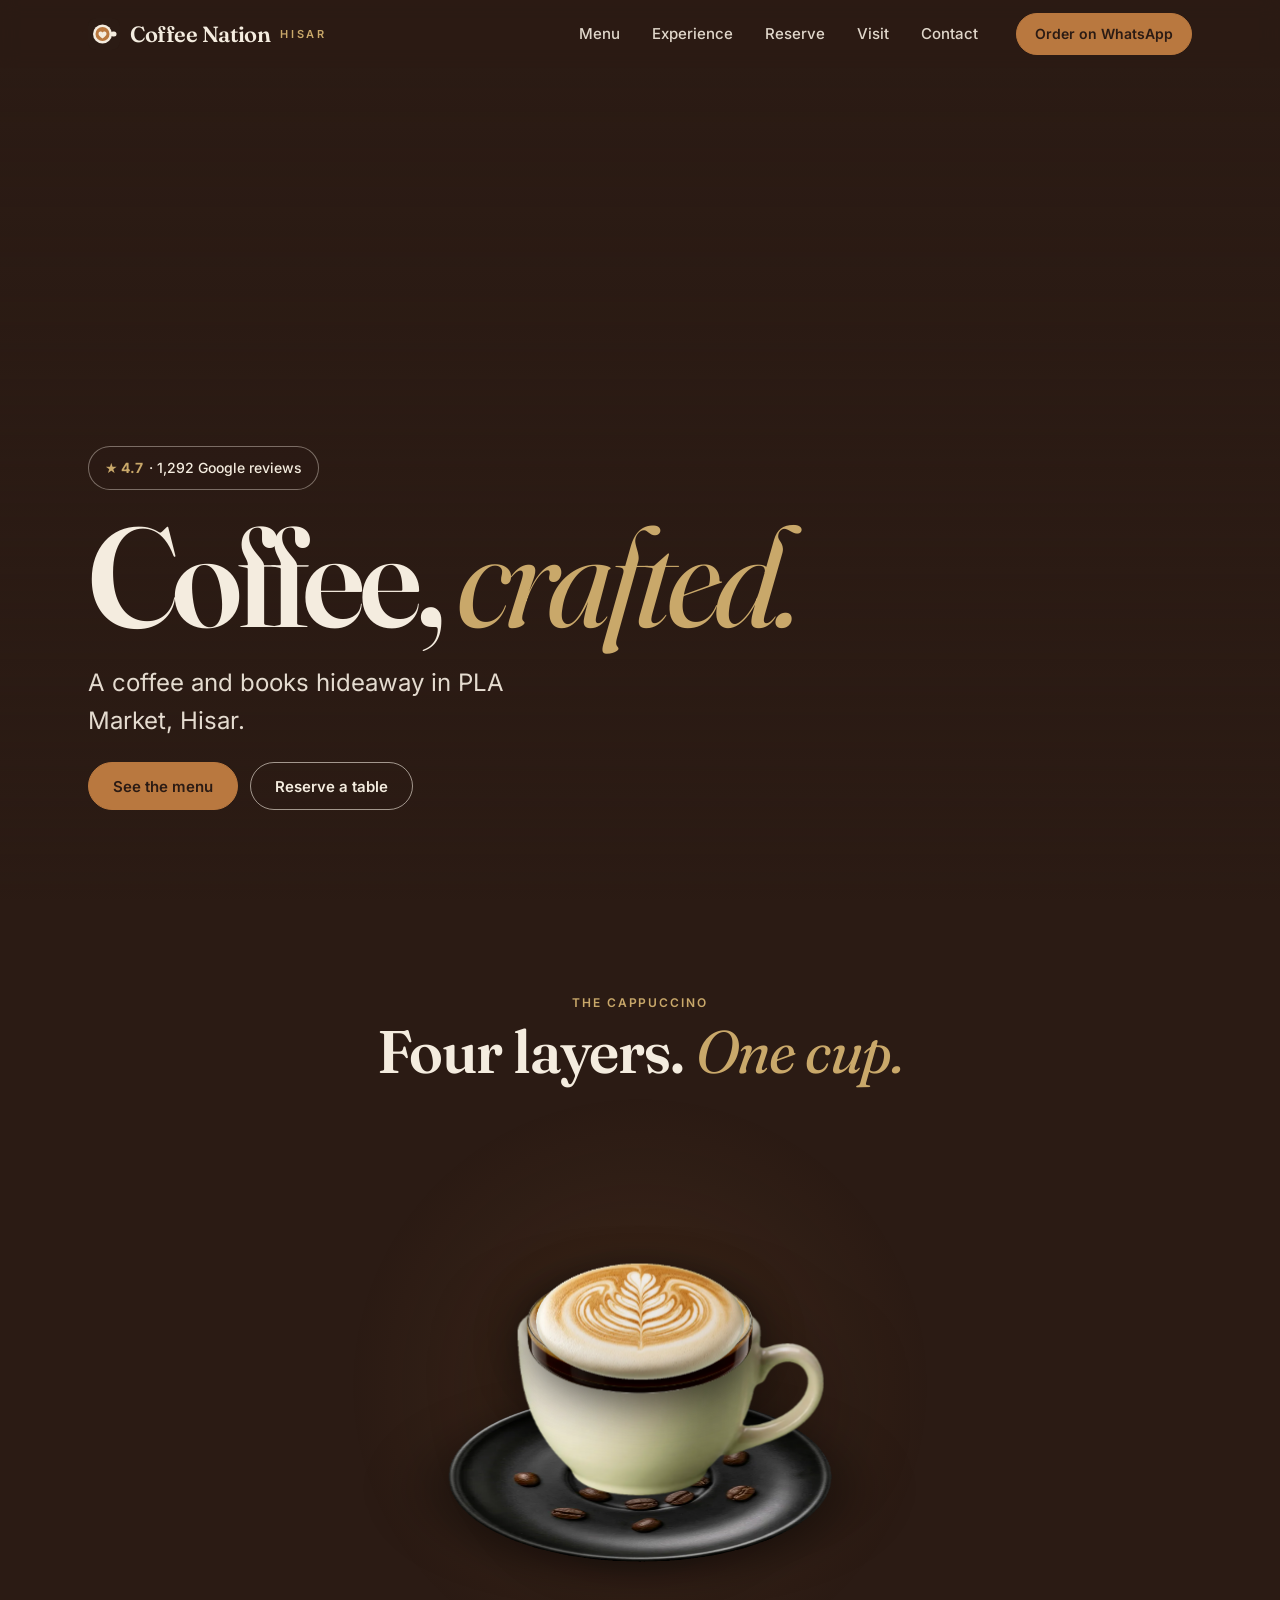
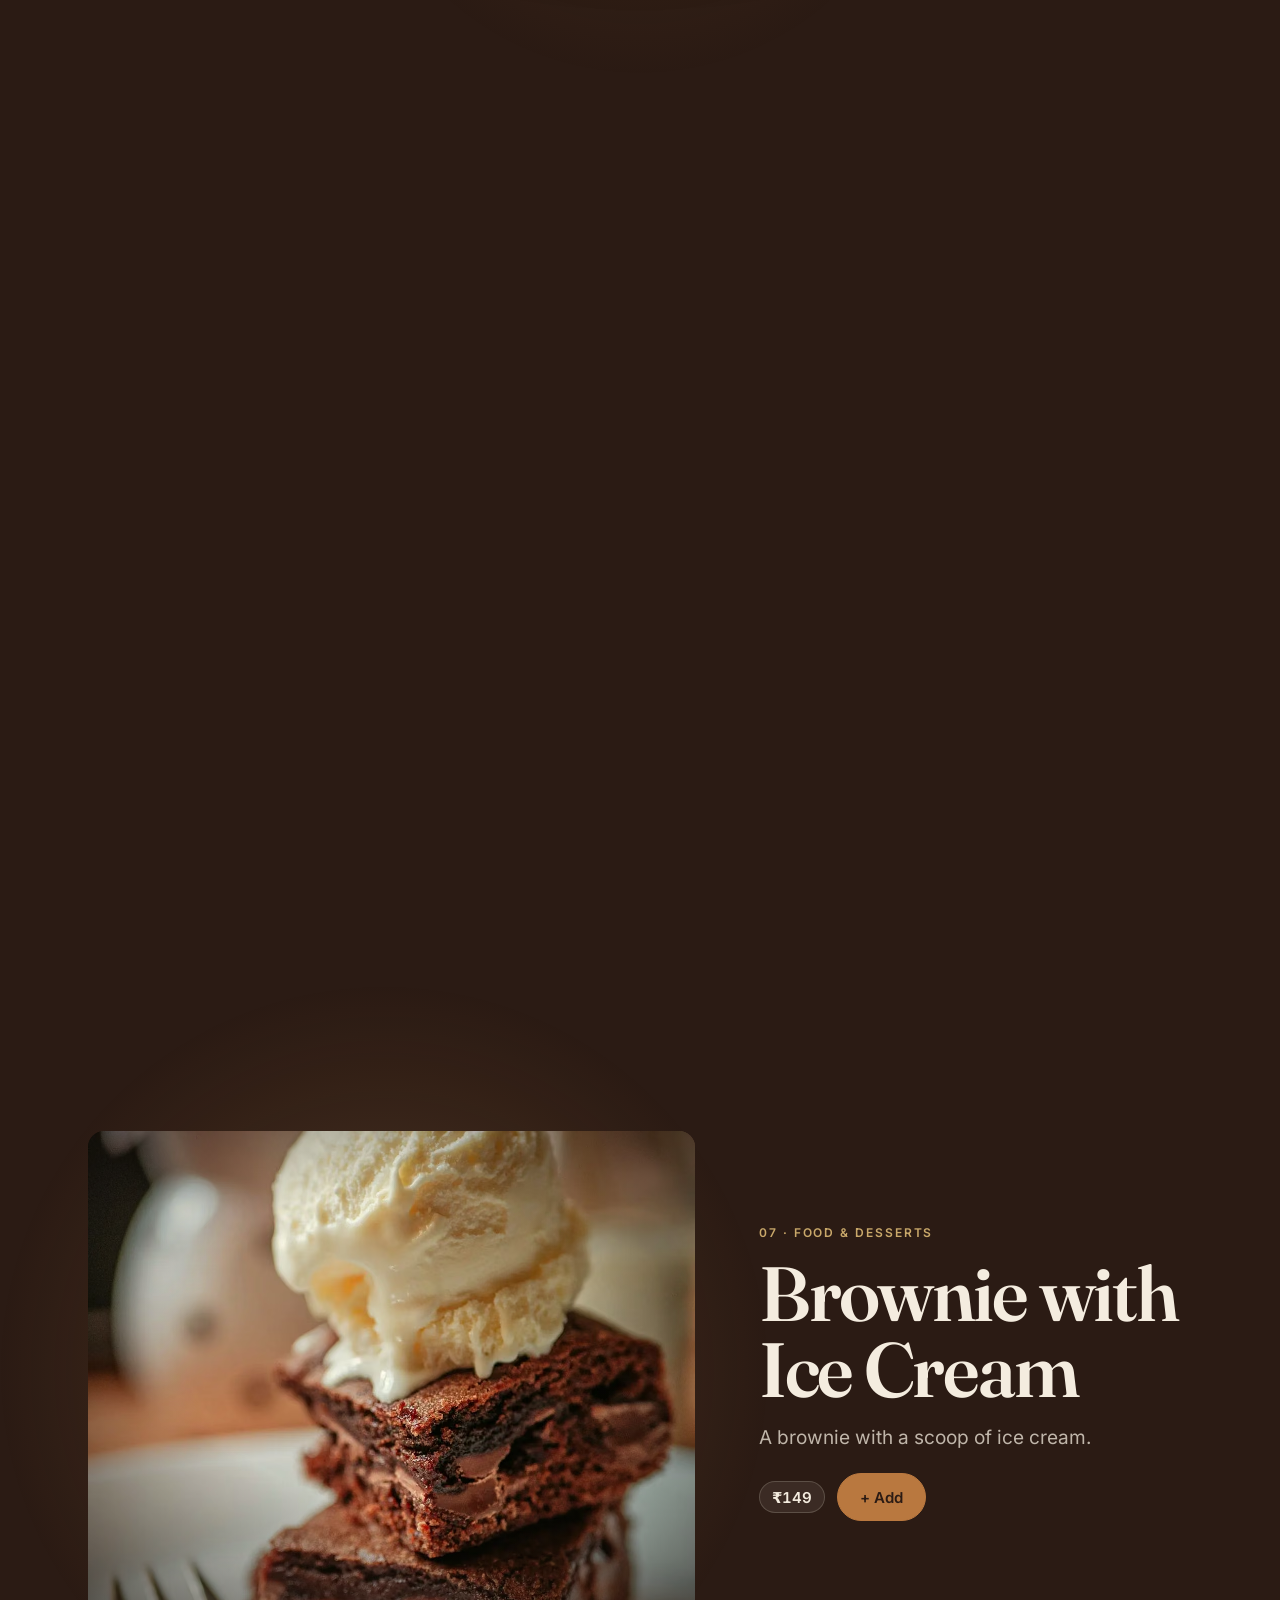
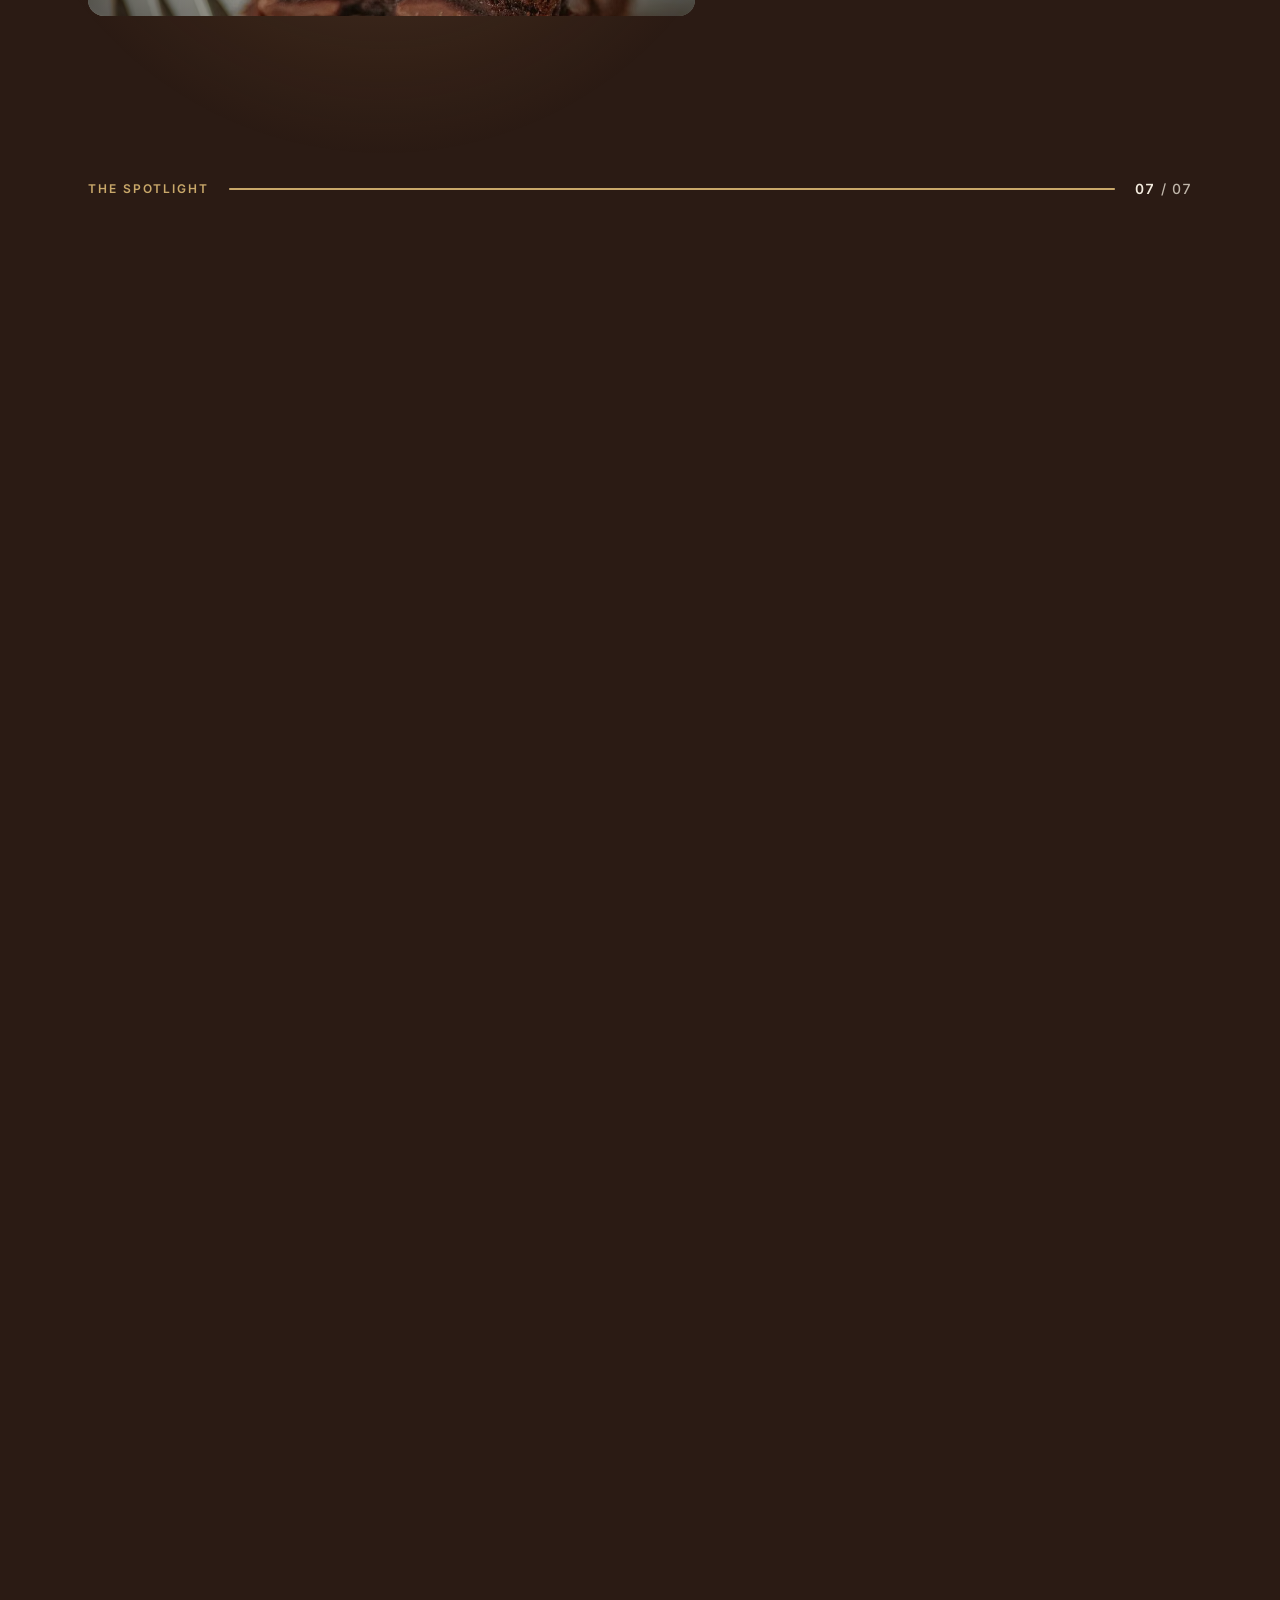
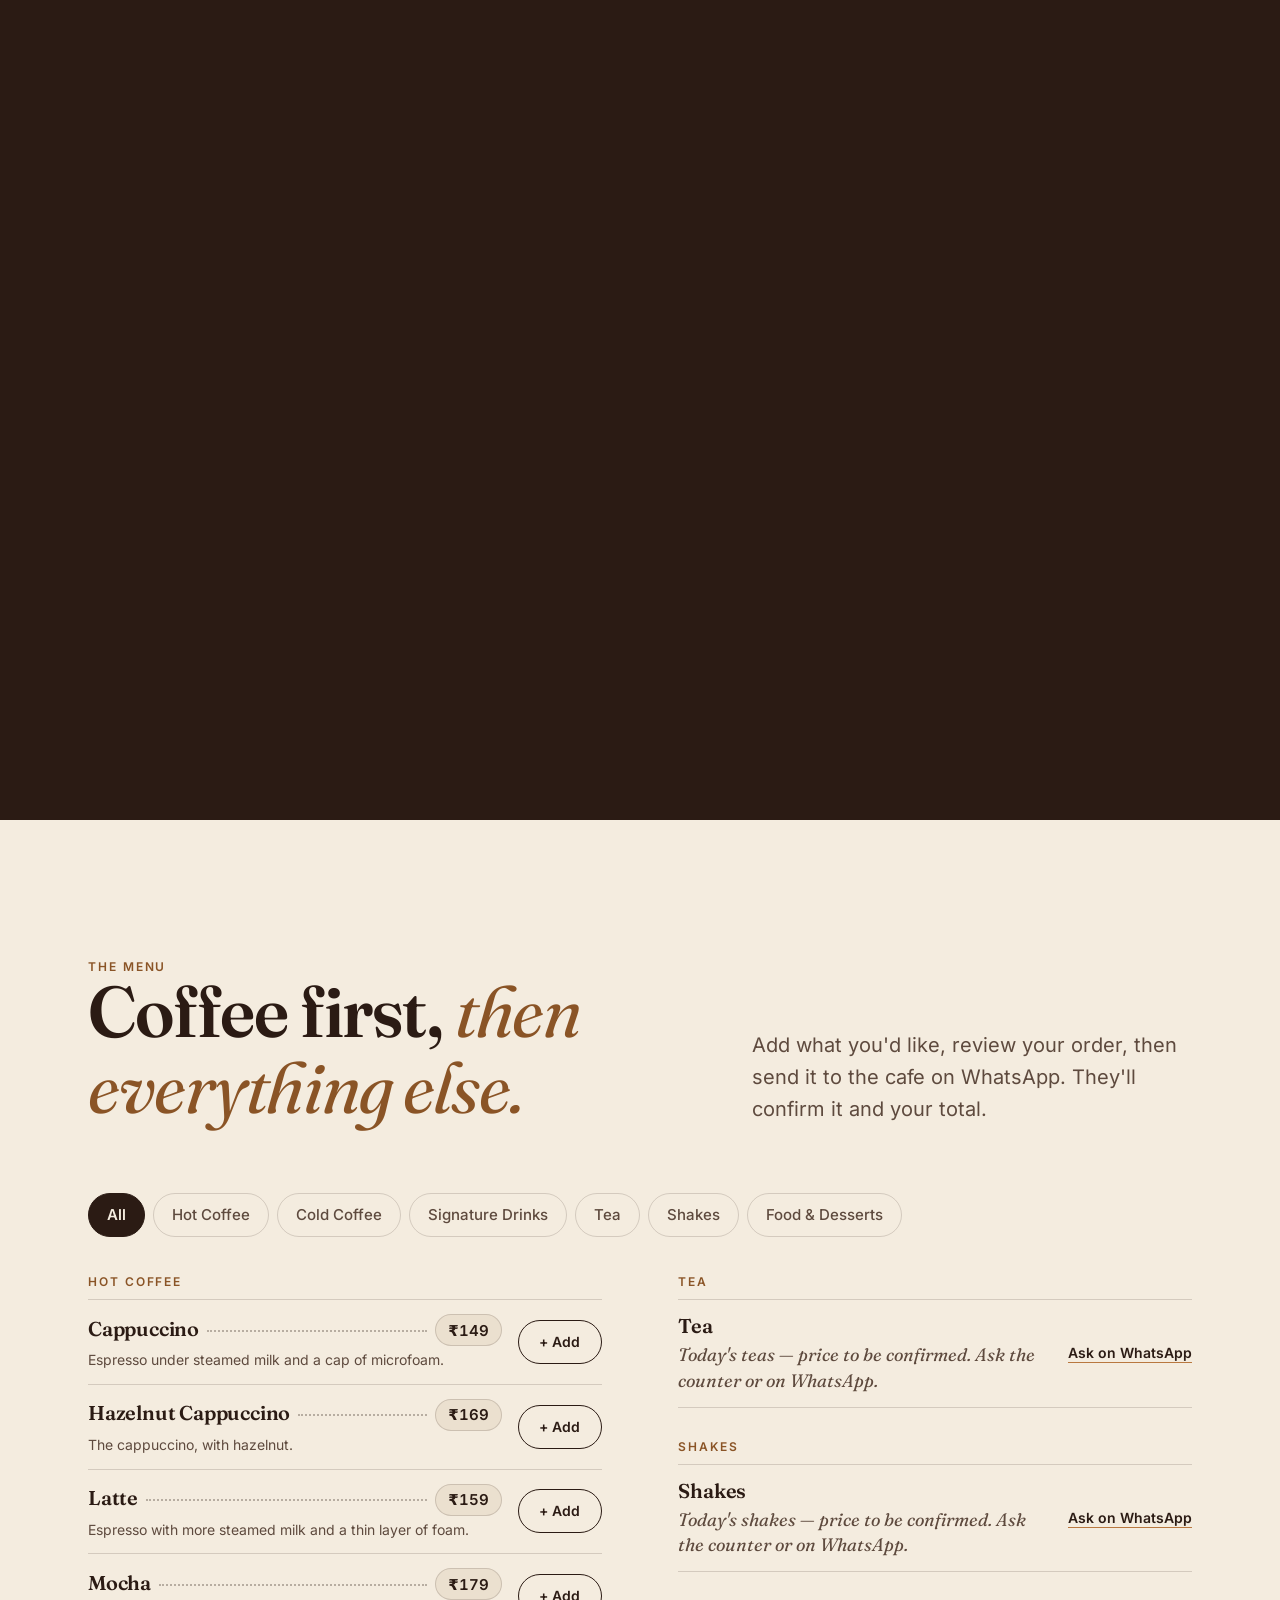
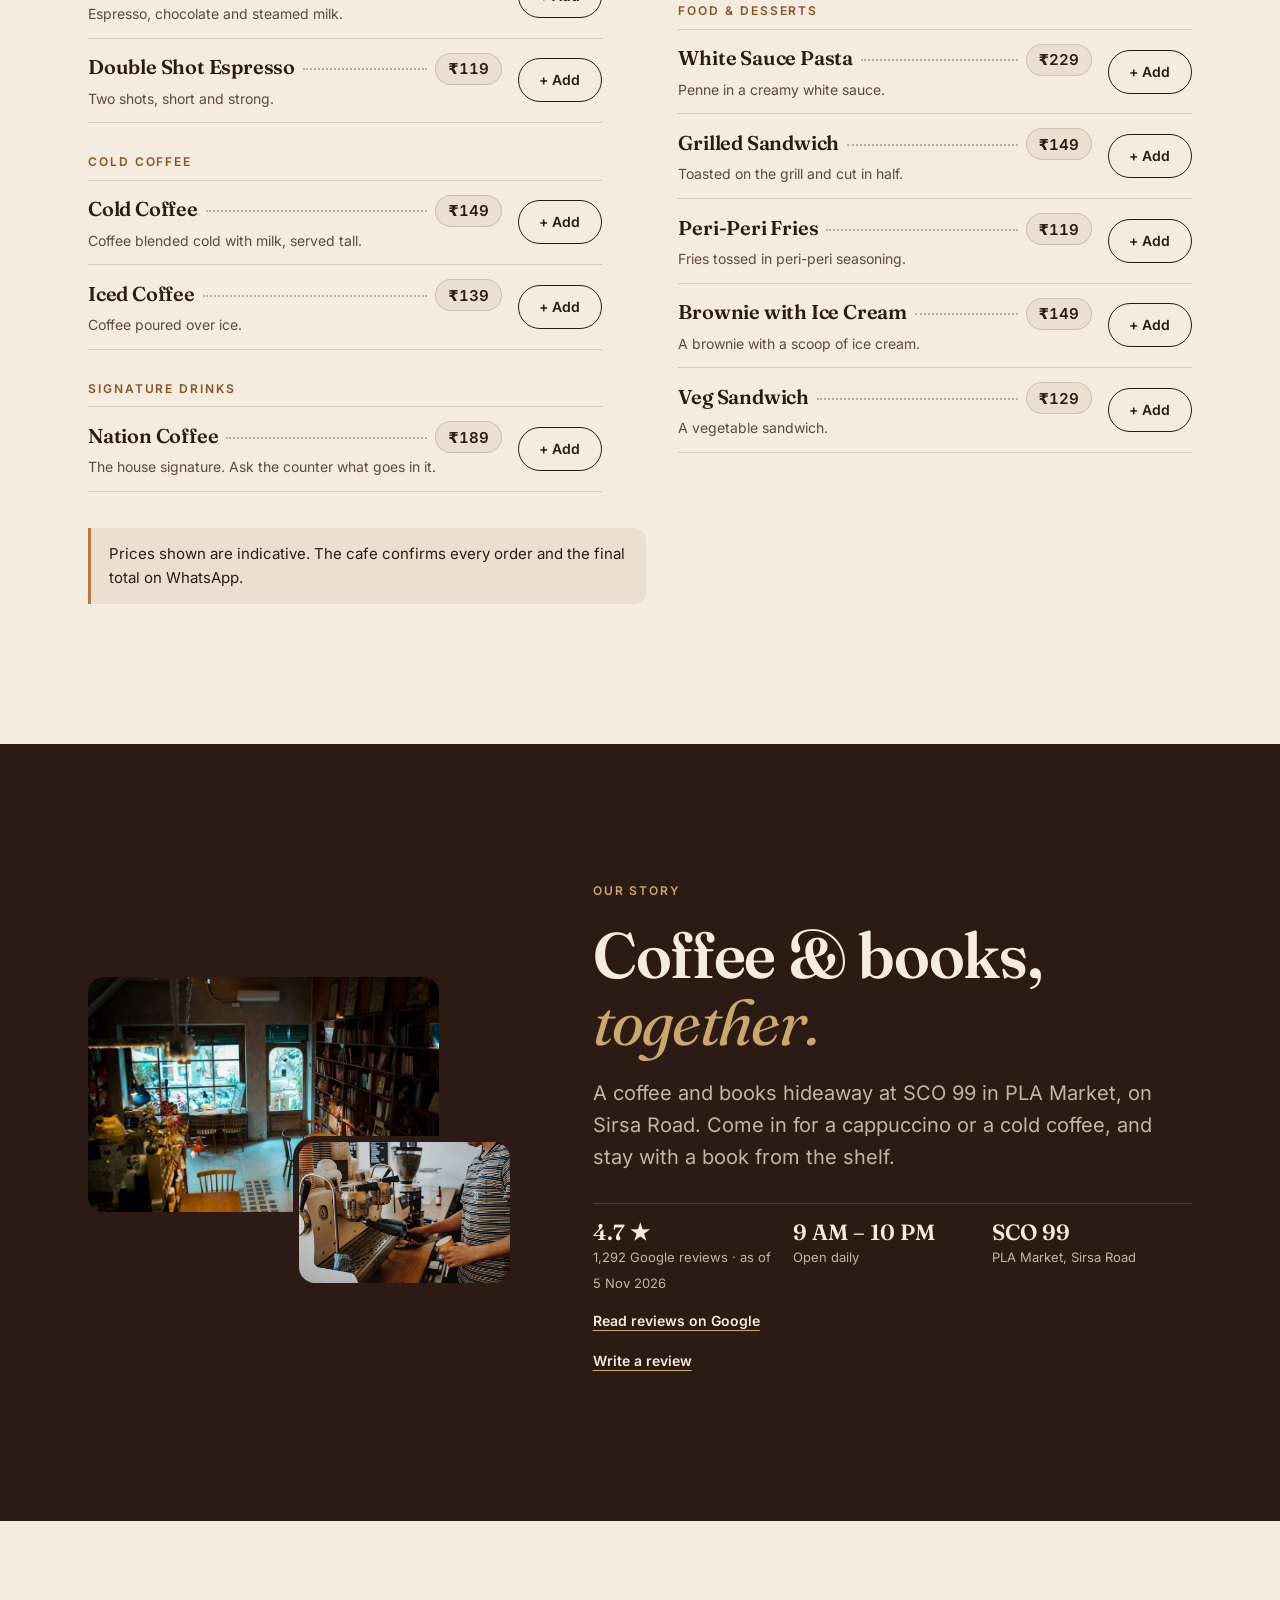
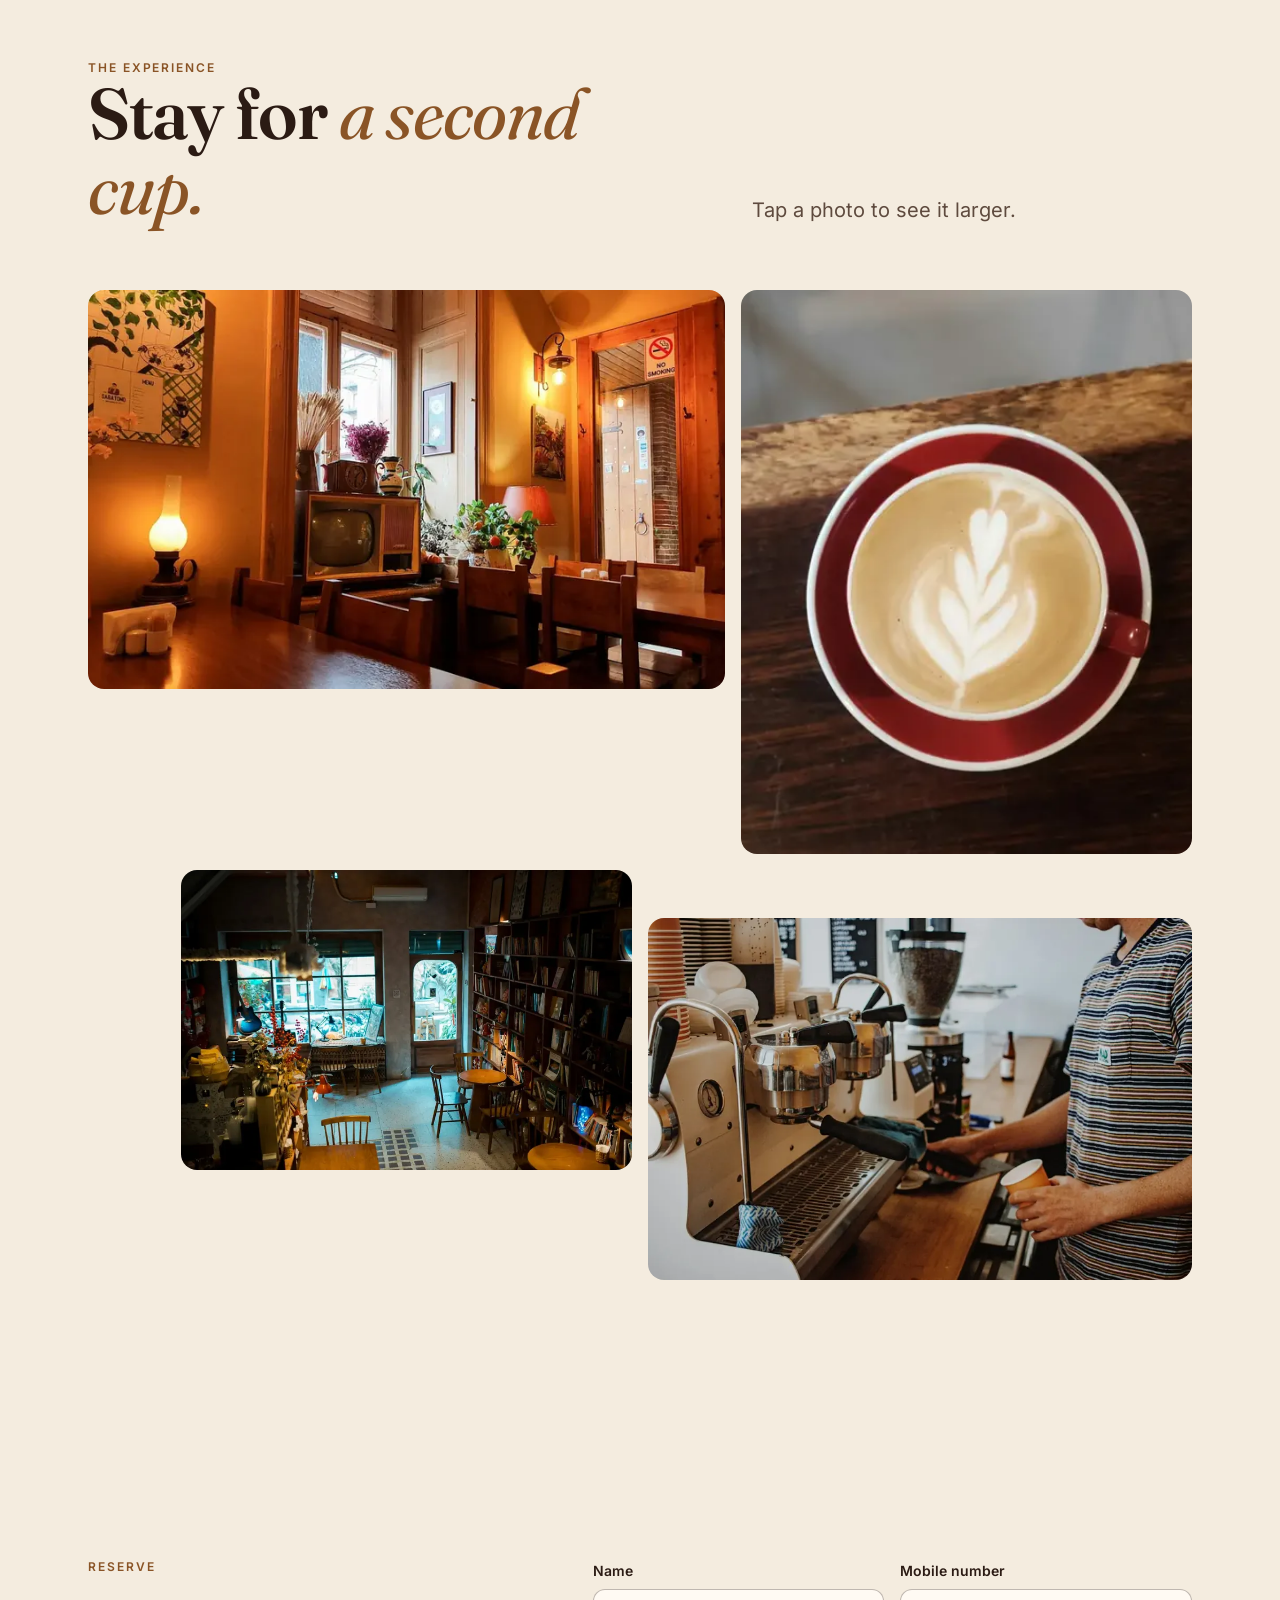
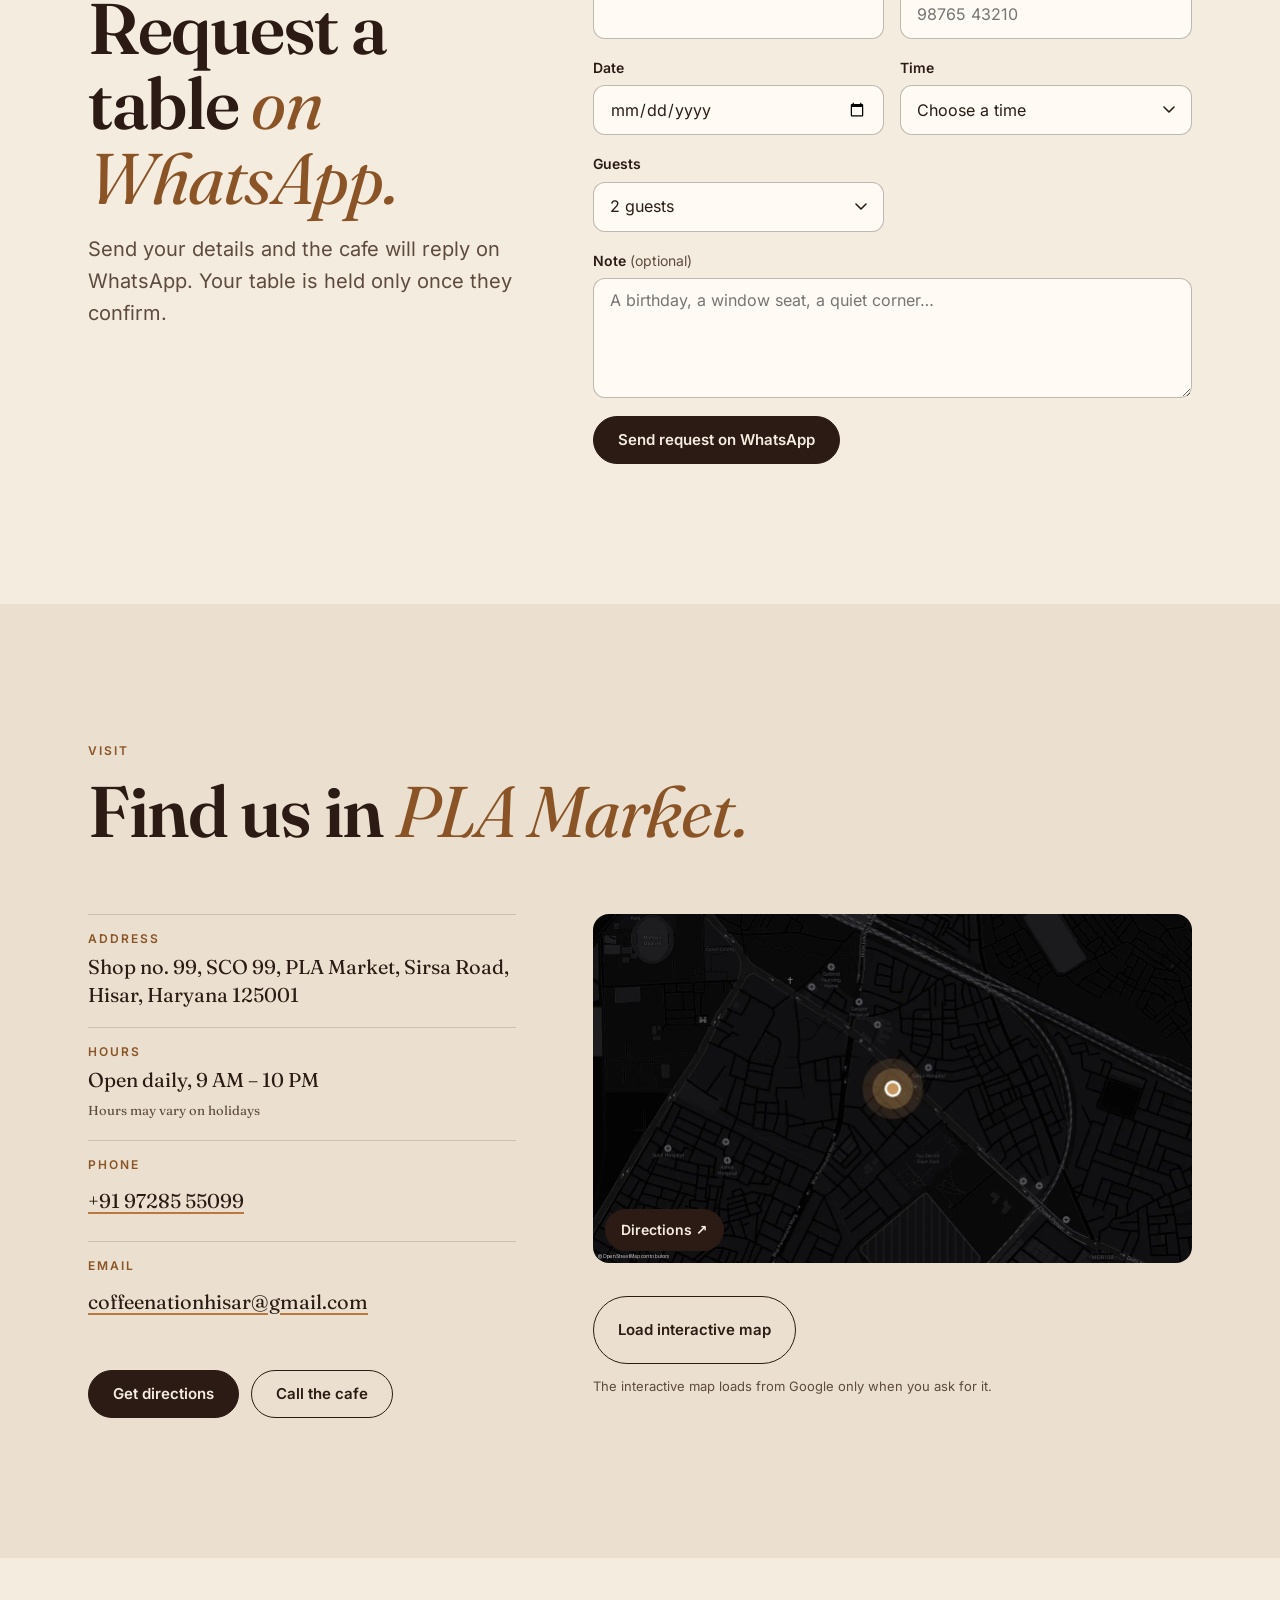
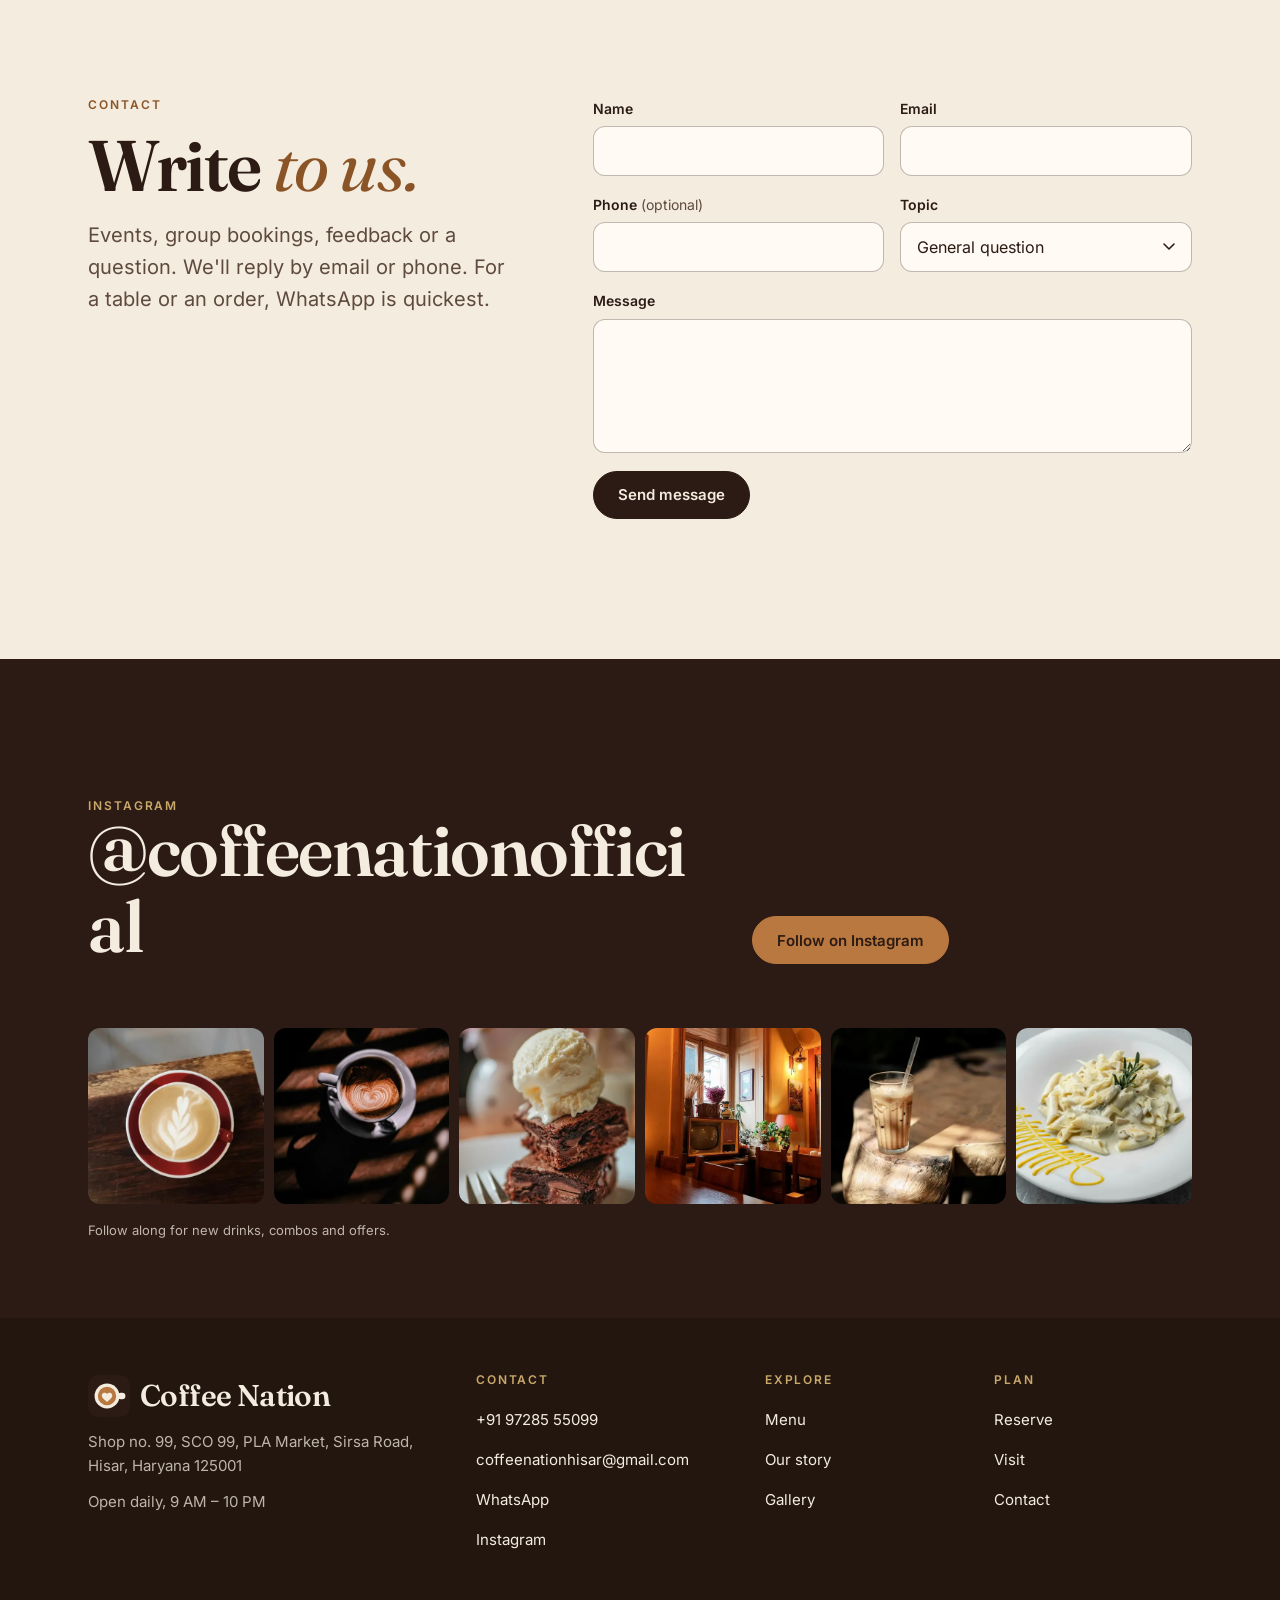
==== commit 799fb06a: "Replace /v5 with Coffee Nation v6 (asset paths made subpath-relative for /v5/, site URL configured)" ====
--- a/v5/index.html
+++ b/v5/index.html
@@ -1,46 +1,51 @@
-<!DOCTYPE html>
+<!doctype html>
 <html lang="en-IN">
   <head>
-    <meta charset="utf-8">
-    <meta name="viewport" content="width=device-width, initial-scale=1">
-    <title>Coffee Nation Hisar | Coffee &amp; Books in PLA Market</title>
-    <meta name="description" content="Coffee Nation is a coffee and books cafe in PLA Market, Sirsa Road, Hisar. Cappuccinos, cold coffee, pasta and brownies. Open daily 9 AM – 10 PM. View the current Google rating and plan your visit.">
-    <meta name="theme-color" content="#2B1B14">
-    <link rel="icon" href="favicon.svg" type="image/svg+xml">
-    <link rel="alternate icon" href="favicon-32.png" type="image/png">
-    <link rel="apple-touch-icon" href="apple-touch-icon.png">
-    <link rel="manifest" href="site.webmanifest">
-    <!-- SITE_URL_META_START — generated by scripts/set-site-url.mjs -->
-    <link id="canonicalUrl" rel="canonical" href="https://kulana121-bit.github.io/coffee-nation-hisar/v5/">
-    <meta property="og:url" content="https://kulana121-bit.github.io/coffee-nation-hisar/v5/">
-    <!-- SITE_URL_META_END -->
-    <meta name="robots" content="index,follow,max-image-preview:large">
-    <meta property="og:type" content="restaurant.restaurant">
-    <meta property="og:locale" content="en_IN">
-    <meta property="og:title" content="Coffee Nation Hisar | Specialty Coffee &amp; Cafe in PLA Market">
-    <meta property="og:description" content="A first-floor coffee and books hideaway in PLA Market, Hisar. Open daily, 9 AM – 10 PM.">
-    <meta property="og:image" content="https://kulana121-bit.github.io/coffee-nation-hisar/v5/cn-social-preview.jpg">
-    <meta property="og:image:width" content="1200">
-    <meta property="og:image:height" content="630">
-    <meta property="og:image:alt" content="A warm, cosy cafe interior hung with paper lanterns">
-    <meta name="twitter:card" content="summary_large_image">
-    <meta name="twitter:title" content="Coffee Nation Hisar | Specialty Coffee &amp; Cafe">
-    <meta name="twitter:description" content="A first-floor coffee and books hideaway in PLA Market, Hisar.">
-    <meta name="twitter:image" content="https://kulana121-bit.github.io/coffee-nation-hisar/v5/cn-social-preview.jpg">
-    <meta name="twitter:image:alt" content="A warm, cosy cafe interior hung with paper lanterns">
+    <meta charset="utf-8" />
+    <meta name="viewport" content="width=device-width, initial-scale=1, viewport-fit=cover" />
+    <title>Coffee Nation Hisar | Coffee &amp; Books Cafe in PLA Market, Sirsa Road</title>
+    <meta name="description" content="Coffee Nation is a coffee and books cafe at SCO 99, PLA Market, Sirsa Road, Hisar. Cappuccinos, cold coffee, pasta and brownies. Open daily 9 AM – 10 PM. Order or reserve on WhatsApp." />
+    <!-- PRE-LAUNCH GATE: stays until the owner approves and `npm run prelaunch` passes. Remove this line at launch. -->
+    <meta name="robots" content="noindex, nofollow" data-prelaunch />
+    <meta name="theme-color" content="#2B1B14" />
+    <meta name="format-detection" content="telephone=no" />
+    <link rel="canonical" href="https://kulana121-bit.github.io/coffee-nation-hisar/v5/" />
+    <link rel="icon" href="favicon.ico" sizes="48x48" />
+    <link rel="icon" href="assets/icons/favicon.svg" type="image/svg+xml" />
+    <link rel="apple-touch-icon" href="assets/icons/apple-touch-icon.png" />
+    <link rel="manifest" href="site.webmanifest" />
+    <meta property="og:type" content="website" />
+    <meta property="og:locale" content="en_IN" />
+    <meta property="og:site_name" content="Coffee Nation Hisar" />
+    <meta property="og:url" content="https://kulana121-bit.github.io/coffee-nation-hisar/v5/" />
+    <meta property="og:title" content="Coffee Nation Hisar | Coffee &amp; Books Cafe in PLA Market" />
+    <meta property="og:description" content="A coffee and books hideaway at SCO 99, PLA Market, Hisar. Open daily, 9 AM – 10 PM." />
+    <meta property="og:image" content="https://kulana121-bit.github.io/coffee-nation-hisar/v5/assets/img/og-image.jpg" />
+    <meta property="og:image:width" content="1200" />
+    <meta property="og:image:height" content="630" />
+    <meta property="og:image:alt" content="Coffee Nation, a warm cafe interior hung with paper lanterns" />
+    <meta name="twitter:card" content="summary_large_image" />
+    <meta name="twitter:title" content="Coffee Nation Hisar | Coffee &amp; Books Cafe" />
+    <meta name="twitter:description" content="A coffee and books hideaway at SCO 99, PLA Market, Hisar." />
+    <meta name="twitter:image" content="https://kulana121-bit.github.io/coffee-nation-hisar/v5/assets/img/og-image.jpg" />
+    <meta name="twitter:image:alt" content="Coffee Nation, a warm cafe interior hung with paper lanterns" />
+    <!-- Structured data: verified details only (Google Business listing, data as of 2026-11-05).
+         aggregateRating intentionally omitted. Floor/landmark omitted until the owner confirms it. -->
     <script type="application/ld+json">
       {
         "@context": "https://schema.org",
         "@type": "CafeOrCoffeeShop",
+        "@id": "https://kulana121-bit.github.io/coffee-nation-hisar/v5/#cafe",
         "name": "Coffee Nation",
-        "image": "https://kulana121-bit.github.io/coffee-nation-hisar/v5/cn-social-preview.jpg",
+        "url": "https://kulana121-bit.github.io/coffee-nation-hisar/v5/",
+        "image": "https://kulana121-bit.github.io/coffee-nation-hisar/v5/assets/img/og-image.jpg",
+        "telephone": "+91-97285-55099",
+        "servesCuisine": ["Coffee", "Cafe"],
+        "acceptsReservations": true,
         "hasMap": "https://www.google.com/maps/search/?api=1&query=Coffee%20Nation%20Hisar&query_place_id=ChIJyTAz4TozEjkRh9YzoET2vck",
-        "telephone": "+91-97285-55099",
-        "email": "coffeenationhisar@gmail.com",
-        "servesCuisine": "Cafe",
         "address": {
           "@type": "PostalAddress",
-          "streetAddress": "Shop no. 99, First floor, SCO 99, Sirsa Rd, above Pizza Wings, PLA",
+          "streetAddress": "Shop no. 99, SCO 99, PLA Market, Sirsa Road",
           "addressLocality": "Hisar",
           "addressRegion": "Haryana",
           "postalCode": "125001",
@@ -58,36 +63,414 @@
         "sameAs": ["https://www.instagram.com/coffeenationofficial/"]
       }
     </script>
-    <link rel="preload" as="image" href="cn_hero-1600.webp" fetchpriority="high">
-    <link rel="preload" as="font" type="font/woff2" href="fraunces-roman.woff2" crossorigin>
-    <link rel="preload" as="font" type="font/woff2" href="inter.woff2" crossorigin>
-    <link rel="stylesheet" href="css/styles.css">
+    <link rel="preload" as="image" type="image/avif" imagesrcset="assets/img/hero-800.avif 800w, /assets/img/hero-1200.avif 1200w, /assets/img/hero-1600.avif 1600w" imagesizes="100vw" fetchpriority="high" />
+    <link rel="preload" as="font" type="font/woff2" href="assets/fonts/fraunces-roman.woff2" crossorigin />
+    <link rel="preload" as="font" type="font/woff2" href="assets/fonts/inter.woff2" crossorigin />
+    <style>
+      @font-face{font-family:'Fraunces';font-style:normal;font-weight:400 700;font-display:swap;src:url(assets/fonts/fraunces-roman.woff2) format('woff2');unicode-range:U+0000-00FF, U+0131, U+0152-0153, U+02BB-02BC, U+02C6, U+02DA, U+02DC, U+0304, U+0308, U+0329, U+2000-206F, U+20AC, U+20B9, U+2122, U+2191, U+2193, U+2212, U+2215, U+FEFF, U+FFFD}
+      @font-face{font-family:'Fraunces';font-style:italic;font-weight:400 700;font-display:swap;src:url(assets/fonts/fraunces-italic.woff2) format('woff2');unicode-range:U+0000-00FF, U+0131, U+0152-0153, U+02BB-02BC, U+02C6, U+02DA, U+02DC, U+0304, U+0308, U+0329, U+2000-206F, U+20AC, U+20B9, U+2122, U+2191, U+2193, U+2212, U+2215, U+FEFF, U+FFFD}
+      @font-face{font-family:'Inter';font-style:normal;font-weight:400 700;font-display:swap;src:url(assets/fonts/inter.woff2) format('woff2');unicode-range:U+0000-00FF, U+0131, U+0152-0153, U+02BB-02BC, U+02C6, U+02DA, U+02DC, U+0304, U+0308, U+0329, U+2000-206F, U+20AC, U+20B9, U+2122, U+2191, U+2193, U+2212, U+2215, U+FEFF, U+FFFD}
+      /* Metric-matched fallbacks keep text from jumping while the web fonts load */
+      @font-face{font-family:'Fraunces Fallback';src:local('Georgia');size-adjust:104%;ascent-override:94%;descent-override:24%}
+      @font-face{font-family:'Inter Fallback';src:local('Arial');size-adjust:107%;ascent-override:90%;descent-override:22%}
+      :root {
+        --esp: #2b1b14; --esp-2: #3a261c; --cream: #f4ecdf; --cream-2: #ebe0cf; --car: #b9783f; --car-ink: #8a5426; --gold: #c9a86a;
+        --ink: #2b1b14; --ink-2: #5e4a3e; --line: rgba(43, 27, 20, 0.16); --line-d: rgba(244, 236, 223, 0.18); --dim-d: rgba(244, 236, 223, 0.74);
+        --ok: #4f7a3a; --bad: #a3331f;
+        --serif: "Fraunces", "Fraunces Fallback", Georgia, serif; --sans: "Inter", "Inter Fallback", system-ui, -apple-system, "Segoe UI", sans-serif;
+        --r: 16px; --r-s: 12px; --pill: 999px; --max: 1200px; --g: clamp(20px, 4vw, 48px); --ease: cubic-bezier(0.22, 1, 0.36, 1); --bar: 0px;
+      }
+      *, *::before, *::after { box-sizing: border-box; }
+      html { scroll-behavior: smooth; scroll-padding-top: 76px; -webkit-text-size-adjust: 100%; }
+      body { margin: 0; background: var(--cream); color: var(--ink); font: 400 16px/1.6 var(--sans); -webkit-font-smoothing: antialiased; padding-bottom: calc(var(--bar) + var(--safe, 0px)); overflow-x: clip; }
+      img { max-width: 100%; display: block; }
+      picture { display: contents; }
+      h1, h2, h3, h4 { font-family: var(--serif); font-weight: 600; line-height: 1.05; letter-spacing: -0.02em; margin: 0; }
+      p { margin: 0; }
+      a { color: inherit; }
+      button { font-family: inherit; }
+      :focus-visible { outline: 2px solid var(--car); outline-offset: 3px; }
+      .dark :focus-visible, .nav :focus-visible, .drawer :focus-visible, .tray :focus-visible, .foot :focus-visible { outline-color: var(--gold); }
+      .sr { position: absolute !important; width: 1px; height: 1px; overflow: hidden; clip: rect(0 0 0 0); white-space: nowrap; }
+      .wrap { max-width: var(--max); margin: 0 auto; padding-inline: var(--g); }
+      .skip { position: absolute; left: 12px; top: -60px; z-index: 100; background: var(--esp); color: var(--cream); padding: 12px 18px; border-radius: var(--pill); }
+      .skip:focus { top: 12px; }
+      .eyebrow { font: 600 12px/1.2 var(--sans); letter-spacing: 0.16em; text-transform: uppercase; color: var(--car-ink); }
+      .dark .eyebrow { color: var(--gold); }
+      .h2 { font-size: clamp(36px, 5.6vw, 72px); }
+      .h2 em { font-style: italic; font-weight: 400; color: var(--car-ink); }
+      .dark .h2 em { color: var(--gold); }
+      .lede { font-size: clamp(17px, 1.6vw, 20px); color: var(--ink-2); max-width: 46ch; }
+      .dark .lede { color: var(--dim-d); }
+      .small { font-size: 13px; color: var(--ink-2); }
+      .dark .small { color: var(--dim-d); }
+      .sec { padding-block: clamp(72px, 11vw, 140px); }
+      .dark { background: var(--esp); color: var(--cream); }
+      .head { display: grid; gap: 16px; align-content: start; margin-bottom: clamp(36px, 5vw, 64px); }
+      .head--split { grid-template-columns: minmax(0, 7fr) minmax(0, 5fr); align-items: end; column-gap: 48px; }
+      @media (max-width: 860px) { .head--split { grid-template-columns: 1fr; } }
+
+      /* Buttons: rounded pills */
+      .btn { display: inline-flex; align-items: center; justify-content: center; gap: 8px; min-height: 48px; padding: 0 24px; border-radius: var(--pill); border: 1px solid var(--esp); background: var(--esp); color: var(--cream); font: 600 15px/1 var(--sans); text-decoration: none; cursor: pointer; transition: background 0.25s, color 0.25s, border-color 0.25s, opacity 0.25s; }
+      .btn:hover { background: var(--car); border-color: var(--car); color: var(--esp); }
+      .btn--line { background: transparent; color: var(--ink); }
+      .btn[disabled], .btn[aria-disabled="true"] { opacity: 0.6; cursor: progress; }
+      .dark .btn, .hero .btn { background: var(--car); border-color: var(--car); color: var(--esp); }
+      .dark .btn:hover, .hero .btn:hover { background: var(--cream); border-color: var(--cream); }
+      .dark .btn--line, .hero .btn--line { background: transparent; color: var(--cream); border-color: rgba(244, 236, 223, 0.6); }
+      .btns { display: flex; flex-wrap: wrap; gap: 12px; }
+      .tlink { display: inline-flex; align-items: center; min-height: 44px; text-decoration: underline; text-underline-offset: 4px; text-decoration-color: var(--car); }
+      .spin { width: 16px; height: 16px; border-radius: 50%; border: 2px solid currentColor; border-right-color: transparent; animation: spin 0.8s linear infinite; }
+      @keyframes spin { to { transform: rotate(360deg); } }
+
+      /* Brand mark */
+      .mark { display: inline-flex; align-items: center; gap: 10px; text-decoration: none; font: 600 22px/1 var(--serif); letter-spacing: -0.02em; min-height: 44px; white-space: nowrap; }
+      .mark svg { width: 32px; height: 32px; flex: none; }
+      .mark small { font: 600 11px/1 var(--sans); letter-spacing: 0.24em; color: var(--gold); }
+
+      /* Nav */
+      .nav { position: fixed; inset: 0 0 auto 0; z-index: 50; transition: background 0.3s, box-shadow 0.3s; color: var(--cream); background: rgba(43, 27, 20, 0.72); -webkit-backdrop-filter: blur(8px); backdrop-filter: blur(8px); }
+      .nav.is-solid { background: rgba(43, 27, 20, 0.94); -webkit-backdrop-filter: blur(12px); backdrop-filter: blur(12px); box-shadow: 0 1px 0 var(--line-d); }
+      .nav__in { max-width: var(--max); margin: 0 auto; padding: 0 var(--g); height: 68px; display: flex; align-items: center; gap: 24px; }
+      .nav__links { display: flex; gap: 4px; margin-left: auto; }
+      .nav__links a { display: inline-flex; align-items: center; min-height: 40px; padding: 0 14px; border-radius: var(--pill); text-decoration: none; font-size: 15px; font-weight: 500; opacity: 0.9; transition: background 0.2s; }
+      .nav__links a:hover { opacity: 1; background: rgba(244, 236, 223, 0.1); }
+      .nav .btn { min-height: 42px; padding: 0 18px; font-size: 14px; background: var(--car); border-color: var(--car); color: var(--esp); }
+      .nav__toggle { display: none; margin-left: auto; width: 44px; height: 44px; border: 1px solid var(--line-d); border-radius: 50%; background: transparent; color: inherit; cursor: pointer; }
+      .nav__toggle span, .nav__toggle span::before, .nav__toggle span::after { display: block; width: 18px; height: 1.5px; background: currentColor; margin: 0 auto; position: relative; content: ""; border-radius: 2px; }
+      .nav__toggle span::before { position: absolute; top: -6px; } .nav__toggle span::after { position: absolute; top: 6px; }
+      .drawer { position: fixed; inset: 0; z-index: 60; background: var(--esp); color: var(--cream); padding: 88px var(--g) calc(32px + env(safe-area-inset-bottom, 0px)); display: grid; grid-template-rows: auto 1fr auto; gap: 24px; overflow-y: auto; transform: translateX(100%); visibility: hidden; transition: transform 0.4s var(--ease), visibility 0s 0.4s; }
+      .drawer.is-open { transform: none; visibility: visible; transition: transform 0.4s var(--ease); }
+      .drawer__links { display: grid; align-content: start; }
+      .drawer__links a { font: 600 34px/1.2 var(--serif); text-decoration: none; padding: 12px 0; border-bottom: 1px solid var(--line-d); }
+      .drawer__info { display: grid; gap: 6px; font-size: 15px; color: var(--dim-d); align-content: end; }
+      .drawer__info a { color: var(--cream); }
+      .drawer__cta { display: grid; gap: 10px; }
+      .drawer .btn { background: var(--car); border-color: var(--car); color: var(--esp); }
+      .drawer .btn--line { background: transparent; color: var(--cream); border-color: rgba(244, 236, 223, 0.6); }
+      .drawer .mark { position: absolute; top: 12px; left: var(--g); }
+      .drawer__close { position: absolute; top: 12px; right: var(--g); width: 44px; height: 44px; border: 1px solid var(--line-d); border-radius: 50%; background: transparent; color: inherit; font-size: 22px; cursor: pointer; }
+      @media (max-width: 860px) { .nav__links, .nav__in > .btn { display: none; } .nav__toggle { display: block; } }
+
+      /* Mobile quick-action bar */
+      .mbar { display: none; }
+      @media (max-width: 860px) {
+        :root { --bar: 72px; --safe: env(safe-area-inset-bottom, 0px); }
+        .mbar { display: grid; grid-template-columns: repeat(3, 1fr); gap: 8px; position: fixed; inset: auto 0 0 0; z-index: 45; padding: 10px 12px calc(10px + var(--safe)); background: rgba(43, 27, 20, 0.97); border-top: 1px solid var(--line-d); }
+        .mbar a { display: flex; align-items: center; justify-content: center; min-height: 50px; border-radius: var(--pill); border: 1px solid var(--line-d); color: var(--cream); text-decoration: none; font-weight: 600; font-size: 14px; }
+        .mbar a:nth-child(2) { background: var(--car); border-color: var(--car); color: var(--esp); }
+      }
+
+      /* Hero */
+      .hero { position: relative; min-height: 100vh; min-height: 100svh; display: grid; align-items: end; overflow: hidden; color: var(--cream); background: var(--esp); }
+      .hero__img { position: absolute; inset: 0; width: 100%; height: 100%; object-fit: cover; transform: scale(1.06); will-change: transform; }
+      .hero::after { content: ""; position: absolute; inset: 0; background: linear-gradient(180deg, rgba(43, 27, 20, 0.35) 0%, rgba(43, 27, 20, 0.1) 35%, rgba(43, 27, 20, 0.88) 100%); }
+      .hero__copy { position: relative; z-index: 1; width: 100%; padding-bottom: clamp(56px, 10vh, 112px); display: grid; gap: 22px; justify-items: start; will-change: transform, opacity; }
+      .hero h1 { font-size: clamp(56px, 11vw, 148px); font-weight: 600; letter-spacing: -0.04em; line-height: 0.92; }
+      .hero h1 em { font-style: italic; font-weight: 400; color: var(--gold); }
+      .hero__sub { font-size: clamp(18px, 2vw, 24px); max-width: 32ch; color: rgba(244, 236, 223, 0.92); }
+      .rchip { display: inline-flex; align-items: center; min-height: 44px; padding: 0 16px; border: 1px solid rgba(244, 236, 223, 0.4); border-radius: var(--pill); background: rgba(43, 27, 20, 0.55); font-size: 14px; font-weight: 500; text-decoration: none; -webkit-backdrop-filter: blur(10px); backdrop-filter: blur(10px); }
+      .rchip b { color: var(--gold); margin-right: 6px; }
+      .rchip:hover { border-color: var(--gold); }
+      [data-rating][hidden] { display: none !important; }
+
+      /* Exploded cup */
+      .explode { position: relative; height: 180vh; background: var(--esp); color: var(--cream); }
+      .explode__stick { position: sticky; top: 0; height: 100vh; height: 100svh; overflow: hidden; }
+      .glow { position: absolute; left: var(--cx, 50%); top: 54%; width: 96vmin; height: 96vmin; transform: translate(-50%, -50%); background: radial-gradient(closest-side, rgba(185, 120, 63, 0.34), rgba(185, 120, 63, 0.08) 55%, transparent 75%); opacity: 0.45; pointer-events: none; }
+      .layer { position: absolute; left: 0; top: 0; will-change: transform; pointer-events: none; user-select: none; }
+      .layer img { width: 100%; height: auto; max-width: none; }
+      .layer--saucer { z-index: 1; filter: drop-shadow(0 26px 36px rgba(0, 0, 0, 0.5)); }
+      .layer--cup { z-index: 2; filter: drop-shadow(0 24px 40px rgba(0, 0, 0, 0.5)); }
+      .layer--espresso { z-index: 3; filter: drop-shadow(0 14px 26px rgba(0, 0, 0, 0.45)); }
+      .layer--foam { z-index: 4; filter: drop-shadow(0 14px 24px rgba(0, 0, 0, 0.45)); }
+      .callout { position: absolute; top: 0; z-index: 6; display: flex; align-items: center; gap: 12px; opacity: 0; width: max-content; max-width: min(300px, 40vw); }
+      .callout__line { flex: none; width: 56px; height: 1px; background: var(--gold); }
+      .callout--left { flex-direction: row-reverse; text-align: right; }
+      .callout p { font: 600 20px/1.2 var(--serif); }
+      .callout small { display: block; font: 400 13px/1.3 var(--sans); color: var(--dim-d); margin-top: 3px; letter-spacing: 0.04em; text-transform: uppercase; }
+      @media (max-width: 700px) { .callout { gap: 8px; } .callout__line { width: 14px; } .callout p { font-size: 15px; } .callout small { font-size: 12px; } }
+      .explode__title, .explode__end { position: absolute; inset: 96px 0 auto 0; z-index: 7; text-align: center; display: grid; gap: 10px; padding-inline: 20px; }
+      .explode__end { inset: auto 0 9vh 0; opacity: 0; }
+      .explode__title h2, .explode__end p { font: 600 clamp(32px, 5vw, 60px)/1.05 var(--serif); letter-spacing: -0.02em; }
+      .explode em { font-style: italic; font-weight: 400; color: var(--gold); }
+      .explode .eyebrow { color: var(--gold); }
+
+      /* Price tags */
+      .tag { display: inline-flex; align-items: center; min-height: 32px; padding: 0 12px; border-radius: var(--pill); border: 1px solid var(--line); background: var(--cream-2); color: var(--ink); font: 600 15px/1 var(--sans); font-variant-numeric: tabular-nums; white-space: nowrap; text-decoration: none; }
+      .dark .tag { background: rgba(244, 236, 223, 0.08); border-color: var(--line-d); color: var(--cream); }
+      .tag--tbc { font-weight: 500; font-size: 13px; color: var(--ink-2); background: transparent; border-style: dashed; }
+      .bmark { font: 600 12px/1 var(--sans); letter-spacing: 0.14em; text-transform: uppercase; color: var(--car-ink); }
+      .bmark::before { content: "★ "; }
+
+      /* Spotlight */
+      .spot { position: relative; height: calc(var(--n, 7) * 100vh); background: var(--esp); color: var(--cream); }
+      .spot__stick { position: sticky; top: 0; height: 100vh; height: 100svh; overflow: hidden; }
+      .spot__glow { position: absolute; left: 30%; top: 50%; width: 110vmin; height: 110vmin; transform: translate(-50%, -50%); background: radial-gradient(closest-side, rgba(201, 168, 106, 0.22), rgba(185, 120, 63, 0.06) 60%, transparent 78%); pointer-events: none; }
+      .spot__list { list-style: none; margin: 0; padding: 0; }
+      .spot__item { position: absolute; inset: 0; max-width: var(--max); margin: 0 auto; padding: 92px var(--g) calc(var(--bar) + 84px); display: grid; grid-template-columns: minmax(0, 7fr) minmax(0, 5fr); gap: clamp(28px, 5vw, 72px); align-items: center; opacity: 0; visibility: hidden; }
+      .spot__media { position: relative; margin: 0; aspect-ratio: 5 / 4; max-height: min(64vh, 620px); width: 100%; border-radius: var(--r); overflow: hidden; background: var(--esp-2); will-change: transform, opacity; }
+      .spot__media img { width: 100%; height: 100%; object-fit: cover; }
+      .spot__media::after { content: ""; position: absolute; inset: 0; background: radial-gradient(ellipse 75% 70% at 50% 45%, transparent 45%, rgba(20, 12, 8, 0.6) 100%); pointer-events: none; }
+      .spot__copy { display: grid; gap: 16px; justify-items: start; will-change: transform, opacity; }
+      .spot__copy .eyebrow, .spot__copy .bmark { color: var(--gold); }
+      .spot__name { font: 600 clamp(40px, 6vw, 84px)/0.98 var(--serif); letter-spacing: -0.03em; margin: 0; }
+      .spot__desc { font-size: clamp(16px, 1.5vw, 19px); color: var(--dim-d); max-width: 34ch; }
+      .spot__act { display: flex; flex-wrap: wrap; align-items: center; gap: 12px; margin-top: 4px; }
+      .spot__meta { position: absolute; left: 0; right: 0; bottom: calc(var(--bar) + 24px); max-width: var(--max); margin: 0 auto; padding-inline: var(--g); display: grid; grid-template-columns: auto 1fr auto; align-items: center; gap: 20px; z-index: 2; }
+      .spot__meta .eyebrow { margin: 0; color: var(--gold); }
+      .spot__rail { height: 2px; border-radius: 2px; background: var(--line-d); overflow: hidden; }
+      .spot__rail i { display: block; height: 100%; background: var(--gold); transform-origin: 0 50%; transform: scaleX(0); will-change: transform; }
+      .spot__count { font: 500 14px/1 var(--sans); font-variant-numeric: tabular-nums; letter-spacing: 0.08em; }
+      .spot__count b { color: var(--cream); font-weight: 600; }
+      .spot__count span { color: var(--dim-d); }
+      @media (max-width: 760px) {
+        .spot__item { grid-template-columns: 1fr; align-content: start; align-items: start; gap: 20px; padding-top: 84px; }
+        .spot__media { aspect-ratio: auto; height: clamp(150px, calc(100vh - 500px), 420px); height: clamp(150px, calc(100svh - 500px), 420px); max-height: none; }
+        .spot__copy { gap: 10px; }
+        .spot__name { font-size: clamp(32px, 9vw, 48px); }
+        .spot__meta { bottom: calc(var(--bar) + 16px); gap: 14px; }
+      }
+      @media (prefers-reduced-motion: reduce), (max-height: 560px) {
+        .spot { height: auto !important; padding-block: clamp(72px, 11vw, 140px); }
+        .spot__stick { position: static; height: auto; overflow: visible; }
+        .spot__glow, .spot__rail, .spot__count { display: none; }
+        .spot__meta { position: static; display: block; margin-bottom: 40px; }
+        .spot__item { position: static; opacity: 1 !important; visibility: visible !important; padding: 0 var(--g); margin: 0 auto 56px; align-items: center; }
+        .spot__media, .spot__copy { opacity: 1 !important; transform: none !important; }
+        .spot__media { height: auto; aspect-ratio: 5 / 4; }
+      }
+
+      /* Menu */
+      .tabs { display: flex; gap: 8px; overflow-x: auto; padding: 4px 2px 10px; margin: 0 -2px 28px; scrollbar-width: none; scroll-snap-type: x proximity; }
+      .tabs::-webkit-scrollbar { display: none; }
+      .tab { flex: none; scroll-snap-align: start; min-height: 44px; padding: 0 18px; border: 1px solid var(--line); border-radius: var(--pill); background: transparent; color: var(--ink-2); font: 500 15px/1 var(--sans); cursor: pointer; transition: background 0.2s, color 0.2s, border-color 0.2s; }
+      .tab:hover { border-color: var(--car); color: var(--ink); }
+      .tab[aria-selected="true"] { background: var(--esp); border-color: var(--esp); color: var(--cream); font-weight: 600; }
+      .mcard { columns: 2; column-gap: clamp(32px, 6vw, 80px); }
+      .mcard.is-fading { animation: mfade 0.45s var(--ease); }
+      @keyframes mfade { from { opacity: 0; transform: translateY(8px); } to { opacity: 1; transform: none; } }
+      @media (max-width: 760px) { .mcard { columns: 1; } }
+      .mgroup { break-inside: avoid; margin-bottom: 32px; }
+      .mgroup h3 { font: 600 12px/1.2 var(--sans); letter-spacing: 0.16em; text-transform: uppercase; color: var(--car-ink); padding-bottom: 10px; border-bottom: 1px solid var(--line); }
+      .mgroup ul { list-style: none; margin: 0; padding: 0; }
+      .mr { display: grid; grid-template-columns: minmax(0, 1fr) auto; column-gap: 16px; align-items: center; padding: 14px 0; border-bottom: 1px solid var(--line); break-inside: avoid; }
+      .mr__line { display: flex; align-items: baseline; gap: 8px; min-width: 0; }
+      .mr__name { margin: 0; font: 600 20px/1.2 var(--serif); letter-spacing: -0.01em; }
+      .mr__dots { flex: 1; min-width: 16px; border-bottom: 2px dotted rgba(43, 27, 20, 0.3); transform: translateY(-4px); }
+      .mr__sub { display: flex; flex-wrap: wrap; align-items: baseline; gap: 4px 10px; margin-top: 4px; font-size: 14px; line-height: 1.4; color: var(--ink-2); }
+      .mr__act { grid-column: 2; grid-row: 1 / span 2; }
+      .mr--note { display: grid; grid-template-columns: minmax(0, 1fr) auto; gap: 12px; }
+      .mr--note p { font: italic 400 18px/1.4 var(--serif); color: var(--ink-2); }
+      .mr--note a { font-size: 14px; font-weight: 600; }
+      /* Add / stepper control */
+      .add { display: inline-flex; align-items: center; justify-content: center; gap: 6px; min-height: 44px; min-width: 84px; padding: 0 16px; border: 1px solid var(--esp); border-radius: var(--pill); background: transparent; color: var(--ink); font: 600 14px/1 var(--sans); cursor: pointer; transition: background 0.2s, color 0.2s; }
+      .add:hover { background: var(--esp); color: var(--cream); }
+      .dark .add { border-color: var(--car); background: var(--car); color: var(--esp); min-height: 48px; padding: 0 22px; font-size: 15px; }
+      .dark .add:hover { background: var(--cream); border-color: var(--cream); }
+      .step { display: inline-grid; grid-template-columns: 40px minmax(28px, auto) 40px; align-items: center; height: 44px; border-radius: var(--pill); background: var(--esp); color: var(--cream); padding: 2px; }
+      .dark .step { background: var(--car); color: var(--esp); height: 48px; grid-template-columns: 44px minmax(32px, auto) 44px; }
+      .step button { width: 100%; height: 100%; border: 0; border-radius: 50%; background: transparent; color: inherit; font: 500 20px/1 var(--sans); cursor: pointer; }
+      .step button:hover { background: rgba(244, 236, 223, 0.14); }
+      .step output { text-align: center; font: 600 15px/1 var(--sans); font-variant-numeric: tabular-nums; }
+      .menu-foot { display: flex; flex-wrap: wrap; gap: 12px 24px; align-items: center; justify-content: space-between; margin-top: 24px; }
+      .note { padding: 14px 18px; border-left: 3px solid var(--car); background: var(--cream-2); font-size: 15px; border-radius: 0 var(--r-s) var(--r-s) 0; max-width: 62ch; }
+
+      /* Order tray */
+      .tray { position: fixed; right: 16px; bottom: calc(var(--bar) + var(--safe, 0px) + 16px); z-index: 40; width: min(400px, calc(100vw - 32px)); max-height: calc(100vh - var(--bar) - 110px); max-height: calc(100svh - var(--bar) - var(--safe, 0px) - 110px); display: flex; flex-direction: column; background: var(--esp); color: var(--cream); border-radius: 20px; box-shadow: 0 18px 50px rgba(0, 0, 0, 0.35); overflow: hidden; }
+      .tray[hidden] { display: none; }
+      .tray__bar { width: 100%; display: flex; justify-content: space-between; align-items: center; gap: 12px; min-height: 56px; padding: 0 18px; background: none; border: 0; color: inherit; font: 600 15px/1 var(--sans); cursor: pointer; text-align: left; }
+      .tray__bar b { color: var(--gold); font-variant-numeric: tabular-nums; }
+      .tray__chev { transition: transform 0.25s; }
+      .tray__bar[aria-expanded="true"] .tray__chev { transform: rotate(180deg); }
+      .tray__body { padding: 0 18px 18px; display: grid; gap: 14px; overflow-y: auto; overscroll-behavior: contain; }
+      .tray__body[hidden] { display: none; }
+      .tray ul { list-style: none; margin: 0; padding: 0; }
+      .tray li { display: grid; grid-template-columns: minmax(0, 1fr) auto auto; align-items: center; gap: 10px; padding: 10px 0; border-top: 1px solid var(--line-d); font-size: 14px; }
+      .tray li .nm { display: grid; gap: 2px; }
+      .tray li .nm b { font-weight: 600; font-size: 15px; }
+      .tray li .nm span { color: var(--dim-d); font-size: 13px; font-variant-numeric: tabular-nums; }
+      .tray .step { background: rgba(244, 236, 223, 0.1); height: 40px; grid-template-columns: 36px 28px 36px; }
+      .tray__total { display: flex; justify-content: space-between; align-items: baseline; padding-top: 12px; border-top: 1px solid var(--line-d); font-size: 15px; }
+      .tray__total b { font: 600 24px/1 var(--serif); font-variant-numeric: tabular-nums; }
+      .seg { border: 0; margin: 0; padding: 0; min-width: 0; }
+      .seg legend { padding: 0; margin-bottom: 8px; font-size: 13px; font-weight: 600; }
+      .seg__opts { display: grid; grid-template-columns: 1fr 1fr; gap: 6px; padding: 4px; border-radius: var(--pill); background: rgba(244, 236, 223, 0.08); }
+      .seg label { position: relative; display: flex; align-items: center; justify-content: center; min-height: 40px; border-radius: var(--pill); font-size: 14px; font-weight: 600; cursor: pointer; color: var(--dim-d); }
+      .seg input { position: absolute; opacity: 0; width: 1px; height: 1px; min-height: 0; }
+      .seg input:checked + span { color: var(--esp); }
+      .seg label:has(input:checked) { background: var(--cream); color: var(--esp); }
+      .seg label:has(input:focus-visible) { outline: 2px solid var(--gold); outline-offset: 2px; }
+      .tray input[type="text"] { background: rgba(244, 236, 223, 0.06); border-color: var(--line-d); color: var(--cream); min-height: 44px; }
+      .tray input::placeholder { color: rgba(244, 236, 223, 0.5); }
+      .tray label.lbl { font-size: 13px; }
+      .tray .btn { width: 100%; background: var(--car); border-color: var(--car); color: var(--esp); }
+      .tray .btn:hover { background: var(--cream); border-color: var(--cream); }
+      .tray .small { color: var(--dim-d); font-size: 12.5px; line-height: 1.45; }
+      .tray__clear { justify-self: center; background: none; border: 0; color: var(--dim-d); text-decoration: underline; text-underline-offset: 3px; font-size: 13px; min-height: 40px; cursor: pointer; }
+      .x { width: 36px; height: 36px; border: 1px solid var(--line-d); border-radius: 50%; background: transparent; color: var(--dim-d); font-size: 16px; cursor: pointer; }
+      .x:hover { color: var(--cream); border-color: var(--cream); }
+      @media (max-width: 560px) { .tray { right: 8px; left: 8px; width: auto; bottom: calc(var(--bar) + var(--safe, 0px) + 8px); } }
+
+      /* Story */
+      .story { display: grid; grid-template-columns: minmax(0, 5fr) minmax(0, 7fr); gap: clamp(32px, 6vw, 88px); align-items: center; }
+      .story__photos { position: relative; padding-bottom: 18%; }
+      .story__photos img { border-radius: var(--r); width: 82%; height: auto; }
+      .story__photos img + img { position: absolute; right: 0; bottom: 0; width: 52%; border: 6px solid var(--esp); border-radius: calc(var(--r) + 6px); }
+      .story__copy { display: grid; gap: 22px; }
+      .story__copy .h2 { font-size: clamp(36px, 5vw, 64px); }
+      .facts { display: grid; grid-template-columns: repeat(3, 1fr); border-top: 1px solid var(--line-d); margin-top: 8px; }
+      .facts > div { padding: 16px 12px 0 0; }
+      .facts b { display: block; font: 600 22px/1.1 var(--serif); }
+      .facts span { font-size: 13px; color: var(--dim-d); }
+      .facts b span { font-size: inherit; color: inherit; }
+      .facts span span { font-size: inherit; }
+      @media (max-width: 860px) { .story { grid-template-columns: 1fr; } .facts { grid-template-columns: 1fr; } .facts > div { padding: 12px 0; border-bottom: 1px solid var(--line-d); } }
+      .rlinks { display: grid; justify-items: start; margin-top: 6px; }
+      .rlinks a { display: inline-flex; align-items: center; min-height: 40px; font-size: 14px; font-weight: 600; color: var(--cream); text-decoration: underline; text-underline-offset: 4px; text-decoration-color: var(--gold); }
+      .rlinks a:hover { color: var(--gold); }
+      .quotes[hidden] { display: none; }
+      .quotes { display: grid; grid-template-columns: repeat(auto-fit, minmax(min(100%, 280px), 1fr)); gap: 16px; margin-top: 48px; }
+      .quotes figure { margin: 0; padding: 28px; border: 1px solid var(--line-d); border-radius: var(--r); }
+      .quotes blockquote { margin: 0 0 16px; font: 400 20px/1.35 var(--serif); }
+
+      /* Gallery */
+      .gal { display: grid; grid-template-columns: repeat(12, 1fr); gap: 16px; }
+      .gal button { padding: 0; border: 0; background: var(--esp); border-radius: var(--r); overflow: hidden; cursor: zoom-in; position: relative; }
+      .gal img { width: 100%; height: 100%; object-fit: cover; transition: transform 0.8s var(--ease); }
+      .gal button:hover img { transform: scale(1.03); }
+      .gal button:nth-child(1) { grid-column: 1 / 8; aspect-ratio: 16 / 10; }
+      .gal button:nth-child(2) { grid-column: 8 / 13; align-self: end; aspect-ratio: 4 / 5; }
+      .gal button:nth-child(3) { grid-column: 2 / 7; aspect-ratio: 3 / 2; }
+      .gal button:nth-child(4) { grid-column: 7 / 13; aspect-ratio: 3 / 2; margin-top: 48px; }
+      @media (max-width: 700px) { .gal { gap: 12px; } .gal button:nth-child(n) { grid-column: 1 / -1; margin: 0; aspect-ratio: 3 / 2; } }
+      .lb { position: fixed; inset: 0; z-index: 90; background: rgba(20, 12, 8, 0.94); display: grid; place-items: center; padding: 64px 16px; }
+      .lb[hidden] { display: none; }
+      .lb figure { margin: 0; display: grid; gap: 12px; max-width: min(1200px, 100%); }
+      .lb img { max-height: 76vh; width: auto; margin: 0 auto; border-radius: var(--r); }
+      .lb figcaption { color: var(--cream); text-align: center; font-size: 15px; }
+      .lb__btn { position: absolute; width: 48px; height: 48px; border: 1px solid var(--line-d); border-radius: 50%; background: rgba(43, 27, 20, 0.7); color: var(--cream); font-size: 22px; cursor: pointer; }
+      .lb__close { top: 12px; right: 12px; } .lb__prev { left: 12px; top: 50%; } .lb__next { right: 12px; top: 50%; }
+
+      /* Forms */
+      .formgrid { display: grid; grid-template-columns: minmax(0, 5fr) minmax(0, 7fr); gap: clamp(32px, 6vw, 88px); }
+      @media (max-width: 860px) { .formgrid { grid-template-columns: 1fr; } }
+      .form { display: grid; grid-template-columns: 1fr 1fr; gap: 18px 16px; }
+      .f { display: grid; gap: 6px; align-content: start; min-width: 0; }
+      .f--full { grid-column: 1 / -1; }
+      @media (max-width: 560px) { .f { grid-column: 1 / -1; } }
+      .form label, .lbl { font-size: 14px; font-weight: 600; }
+      .opt { font-weight: 400; color: var(--ink-2); }
+      input, textarea, select { width: 100%; min-height: 50px; padding: 10px 16px; border: 1px solid rgba(43, 27, 20, 0.3); border-radius: var(--r-s); background: #fffaf3; color: var(--ink); font: 400 16px/1.4 var(--sans); transition: border-color 0.2s, box-shadow 0.2s; }
+      select { appearance: none; -webkit-appearance: none; padding-right: 42px; background-image: url("data:image/svg+xml,%3Csvg xmlns='http://www.w3.org/2000/svg' width='12' height='8' viewBox='0 0 12 8'%3E%3Cpath d='M1 1l5 5 5-5' fill='none' stroke='%232b1b14' stroke-width='1.6' stroke-linecap='round' stroke-linejoin='round'/%3E%3C/svg%3E"); background-repeat: no-repeat; background-position: right 16px center; cursor: pointer; }
+      textarea { min-height: 120px; resize: vertical; }
+      input:focus, textarea:focus, select:focus { outline: none; border-color: var(--car); box-shadow: 0 0 0 3px rgba(185, 120, 63, 0.25); }
+      [aria-invalid="true"] { border-color: var(--bad); }
+      .err { font-size: 13px; color: var(--bad); }
+      .err:empty { display: none; }
+      .status { grid-column: 1 / -1; font-size: 15px; border-radius: var(--r-s); }
+      .status:empty { display: none; }
+      .status.ok { padding: 14px 18px; background: var(--cream-2); border-left: 3px solid var(--ok); }
+      .status.bad { padding: 14px 18px; background: #f6e2dc; border-left: 3px solid var(--bad); }
+      .status a { font-weight: 600; }
+      .form .btn { grid-column: 1 / -1; justify-self: start; }
+      .hp { position: absolute !important; left: -9999px; width: 1px; height: 1px; overflow: hidden; }
+      .cf-turnstile { grid-column: 1 / -1; }
+
+      /* Visit */
+      .visit { display: grid; grid-template-columns: minmax(0, 5fr) minmax(0, 7fr); gap: clamp(32px, 6vw, 88px); }
+      @media (max-width: 860px) { .visit { grid-template-columns: 1fr; } }
+      .dl { margin: 0 0 28px; }
+      .dl div { padding: 18px 0; border-top: 1px solid var(--line); }
+      .dl dt { font: 600 12px/1 var(--sans); letter-spacing: 0.16em; text-transform: uppercase; color: var(--car-ink); margin-bottom: 8px; }
+      .dl dd { margin: 0; font: 400 20px/1.4 var(--serif); }
+      .map { display: block; position: relative; border-radius: var(--r); overflow: hidden; background: var(--cream); aspect-ratio: 12 / 7; width: 100%; }
+      .map > a { display: block; height: 100%; }
+      .map img { width: 100%; height: 100%; object-fit: cover; }
+      .map span { position: absolute; left: 12px; bottom: 12px; padding: 10px 16px; border-radius: var(--pill); background: var(--esp); color: var(--cream); font-size: 14px; font-weight: 600; }
+      .map iframe { width: 100%; height: 100%; border: 0; display: block; }
+      .mapwrap { display: grid; gap: 12px; justify-items: start; }
+
+      /* Instagram */
+      #ig-h { font-size: clamp(28px, 7.4vw, 72px); overflow-wrap: anywhere; }
+      .ig { display: grid; grid-template-columns: repeat(6, 1fr); gap: 10px; }
+      .ig a { display: block; aspect-ratio: 1; overflow: hidden; border-radius: var(--r-s); background: var(--esp-2); }
+      .ig img { width: 100%; height: 100%; object-fit: cover; transition: transform 0.6s var(--ease), opacity 0.3s; }
+      .ig a:hover img { transform: scale(1.05); opacity: 0.85; }
+      @media (max-width: 760px) { .ig { grid-template-columns: repeat(3, 1fr); gap: 8px; } }
+
+      /* Footer */
+      #instagram { padding-bottom: clamp(48px, 6vw, 80px); }
+      .foot { background: #23160f; color: var(--cream); padding-block: 56px 32px; }
+      .foot__grid { display: grid; grid-template-columns: 1.8fr 1.3fr 1fr 1fr; gap: 32px; }
+      @media (max-width: 860px) { .foot__grid { grid-template-columns: 1fr 1fr; } .foot__brand { grid-column: 1 / -1; } }
+      .foot .foot__h { font: 600 12px/1 var(--sans); letter-spacing: 0.16em; text-transform: uppercase; color: var(--gold); margin-bottom: 14px; }
+      .foot p, .foot li { font-size: 15px; color: var(--dim-d); }
+      .foot ul { list-style: none; margin: 0; padding: 0; }
+      .foot li a { display: inline-flex; align-items: center; min-height: 40px; text-decoration: none; color: var(--cream); }
+      .foot li a:hover { text-decoration: underline; text-decoration-color: var(--gold); text-underline-offset: 4px; }
+      .foot__brand { display: grid; gap: 12px; align-content: start; }
+      .foot__brand .mark { font-size: 30px; }
+      .foot__brand .mark svg { width: 42px; height: 42px; }
+      .has-order .foot { padding-bottom: calc(32px + 88px); }
+      .foot__legal { margin-top: 40px; padding-top: 20px; border-top: 1px solid var(--line-d); display: flex; flex-wrap: wrap; gap: 8px 24px; justify-content: space-between; font-size: 13px; color: var(--dim-d); }
+      .foot__legal a { color: var(--cream); }
+
+      /* Reveal */
+      .rv { opacity: 0; transform: translateY(32px); transition: opacity 0.9s ease, transform 1.1s var(--ease); }
+      .rv.is-in { opacity: 1; transform: none; }
+      .no-js .rv { opacity: 1; transform: none; }
+      @media (prefers-reduced-motion: reduce) {
+        html { scroll-behavior: auto; }
+        *, *::before, *::after { transition: none !important; animation: none !important; }
+        .rv { opacity: 1; transform: none; }
+        .explode { height: auto; }
+        .explode__stick { position: relative; height: 100vh; min-height: 680px; }
+      }
+    </style>
   </head>
-  <body>
+  <body class="no-js">
+    <svg width="0" height="0" style="position:absolute" aria-hidden="true" focusable="false">
+      <symbol id="cn-mark" viewBox="0 0 64 64"><rect width="64" height="64" rx="16" fill="#2b1b14"/><rect x="45" y="27" width="12" height="10" rx="5" fill="#f4ecdf"/><circle cx="29" cy="32" r="19" fill="#f4ecdf"/><circle cx="29" cy="32" r="14" fill="#b9783f"/><path d="M29 41c-5-3.6-8-6.6-8-9.6a4.4 4.4 0 0 1 8-2.5 4.4 4.4 0 0 1 8 2.5c0 3-3 6-8 9.6z" fill="#f4ecdf"/></symbol>
+    </svg>
     <a class="skip" href="#main">Skip to content</a>
     <header class="nav" id="nav">
       <div class="nav__in">
-        <a class="mark" href="#top" aria-label="Coffee Nation Hisar, back to top"><img class="mark__icon" src="brand-mark.svg" alt="" width="30" height="30"><span>Coffee Nation <small>HISAR</small></span></a>
+        <a class="mark" href="#top" aria-label="Coffee Nation Hisar, back to top"><svg aria-hidden="true"><use href="#cn-mark"/></svg>Coffee Nation <small>HISAR</small></a>
         <nav class="nav__links" aria-label="Main">
-          <a href="#menu">Menu</a><a href="#experience">Experience</a><a href="#visit">Visit</a><a href="#reserve">Reserve</a>
+          <a href="#menu">Menu</a><a href="#experience">Experience</a><a href="#reserve">Reserve</a><a href="#visit">Visit</a><a href="#contact">Contact</a>
         </nav>
-        <a class="btn" href="https://wa.me/919728555099" target="_blank" rel="noopener noreferrer">Order on WhatsApp</a>
-        <button type="button" class="nav__toggle" id="navToggle" aria-label="Open menu" aria-expanded="false" aria-controls="drawer"><span></span></button>
+        <a class="btn" href="#menu">Order on WhatsApp</a>
+        <button class="nav__toggle" id="navToggle" type="button" aria-label="Open menu" aria-expanded="false" aria-controls="drawer"><span></span></button>
       </div>
     </header>
-    <div class="drawer" id="drawer" role="dialog" aria-modal="true" aria-label="Site menu" aria-hidden="true" inert>
-      <button type="button" class="drawer__close" id="drawerClose" aria-label="Close menu">×</button>
-      <a href="#menu">Menu</a><a href="#experience">Experience</a><a href="#visit">Visit</a><a href="#reserve">Reserve</a>
-      <a class="btn" href="https://wa.me/919728555099" target="_blank" rel="noopener noreferrer">Order on WhatsApp</a>
+    <div class="drawer" id="drawer" role="dialog" aria-modal="true" aria-label="Site menu" inert>
+      <a class="mark" href="#top" aria-label="Coffee Nation Hisar, back to top"><svg aria-hidden="true"><use href="#cn-mark"/></svg>Coffee Nation</a>
+      <button class="drawer__close" id="drawerClose" type="button" aria-label="Close menu">×</button>
+      <nav class="drawer__links" aria-label="Mobile">
+        <a href="#menu">Menu</a><a href="#experience">Experience</a><a href="#reserve">Reserve</a><a href="#visit">Visit</a><a href="#contact">Contact</a>
+      </nav>
+      <div class="drawer__info">
+        <p data-biz="hoursDisplay">Open daily, 9 AM – 10 PM</p>
+        <p data-biz="addressLine">Shop no. 99, SCO 99, PLA Market, Sirsa Road, Hisar, Haryana 125001</p>
+      </div>
+      <div class="drawer__cta">
+        <a class="btn" href="#menu">Build an order</a>
+        <a class="btn btn--line" href="tel:+919728555099" data-biz-href="tel">Call the cafe</a>
+      </div>
     </div>
 
     <main id="main">
       <section class="hero" id="top" aria-label="Coffee Nation Hisar">
-        <img class="hero__img" src="cn_hero-1600.webp" alt="A warm, cosy cafe interior hung with paper lanterns" width="1600" height="1067" fetchpriority="high" decoding="async">
+        <picture>
+          <source type="image/avif" srcset="assets/img/hero-800.avif 800w, /assets/img/hero-1200.avif 1200w, /assets/img/hero-1600.avif 1600w" sizes="100vw" />
+          <source type="image/webp" srcset="assets/img/hero-800.webp 800w, /assets/img/hero-1200.webp 1200w, /assets/img/hero-1600.webp 1600w" sizes="100vw" />
+          <img class="hero__img" src="assets/img/hero-1600.webp" alt="A warm, cosy cafe interior hung with paper lanterns" width="1600" height="1067" fetchpriority="high" decoding="async" />
+        </picture>
         <div class="hero__copy wrap">
-          <a class="rchip" href="https://www.google.com/maps/search/?api=1&amp;query=Coffee%20Nation%20Hisar&amp;query_place_id=ChIJyTAz4TozEjkRh9YzoET2vck" target="_blank" rel="noopener noreferrer"><b>★ 4.7</b> · 1,292 Google reviews</a>
+          <a class="rchip" data-rating href="https://www.google.com/maps/search/?api=1&amp;query=Coffee%20Nation%20Hisar&amp;query_place_id=ChIJyTAz4TozEjkRh9YzoET2vck" target="_blank" rel="noopener"><b>★&nbsp;<span data-rv>4.7</span></b><span>·&nbsp;<span data-rc>1,292</span>&nbsp;Google reviews</span></a>
           <h1>Coffee, <em>crafted.</em></h1>
-          <p class="hero__sub">A first-floor coffee and books hideaway in PLA Market, Hisar.</p>
+          <p class="hero__sub">A coffee and books hideaway in PLA Market, Hisar.</p>
           <div class="btns">
             <a class="btn" href="#menu">See the menu</a>
             <a class="btn btn--line" href="#reserve">Reserve a table</a>
@@ -95,34 +478,34 @@
         </div>
       </section>
 
-      <section class="explode" id="craft" aria-label="The layers of a cappuccino">
+      <section class="explode" id="craft" aria-labelledby="craft-h">
         <div class="explode__stick">
-          <div class="glow"></div>
+          <div class="glow" aria-hidden="true"></div>
           <div class="explode__title">
             <p class="eyebrow">The cappuccino</p>
-            <h2>Four layers. <em>One cup.</em></h2>
-          </div>
-          <div class="layer layer--saucer" data-layer="saucer"><img src="coffee_saucer.webp" alt="" width="557" height="557" loading="lazy" decoding="async"></div>
-          <div class="layer layer--cup" data-layer="cup"><img src="coffee_cup_cream.webp" alt="" width="800" height="526" loading="lazy" decoding="async"></div>
-          <div class="layer layer--espresso" data-layer="espresso"><img src="coffee_espresso.webp" alt="" width="800" height="420" loading="lazy" decoding="async"></div>
-          <div class="layer layer--foam" data-layer="foam"><img src="coffee_foam.webp" alt="" width="733" height="409" loading="lazy" decoding="async"></div>
+            <h2 id="craft-h">Four layers. <em>One cup.</em></h2>
+          </div>
+          <div class="layer layer--saucer" data-layer="saucer" aria-hidden="true"><img src="assets/img/coffee-saucer.webp" alt="" width="557" height="557" loading="lazy" decoding="async" /></div>
+          <div class="layer layer--cup" data-layer="cup" aria-hidden="true"><img src="assets/img/coffee-cup-cream.webp" alt="" width="800" height="526" loading="lazy" decoding="async" /></div>
+          <div class="layer layer--espresso" data-layer="espresso" aria-hidden="true"><img src="assets/img/coffee-espresso.webp" alt="" width="800" height="420" loading="lazy" decoding="async" /></div>
+          <div class="layer layer--foam" data-layer="foam" aria-hidden="true"><img src="assets/img/coffee-foam.webp" alt="" width="733" height="409" loading="lazy" decoding="async" /></div>
           <div class="callout" data-for="foam"><span class="callout__line"></span><p>Microfoam<small>The top layer</small></p></div>
           <div class="callout" data-for="espresso"><span class="callout__line"></span><p>Espresso<small>The heart of it</small></p></div>
           <div class="callout" data-for="cup"><span class="callout__line"></span><p>The cup<small>Ceramic</small></p></div>
           <div class="callout" data-for="saucer"><span class="callout__line"></span><p>The saucer<small>Served at your table</small></p></div>
-          <div class="explode__end"><h2>Assembled. <em>Served.</em></h2></div>
+          <div class="explode__end" aria-hidden="true"><p>Assembled. <em>Served.</em></p></div>
         </div>
       </section>
 
       <section class="spot dark" id="spotlight" aria-labelledby="spot-h">
         <div class="spot__stick">
           <div class="spot__glow" aria-hidden="true"></div>
-          <ol class="spot__list" id="spotList"></ol>
           <div class="spot__meta">
             <h2 class="eyebrow" id="spot-h">The spotlight</h2>
             <div class="spot__rail" aria-hidden="true"><i id="spotRail"></i></div>
             <p class="spot__count" id="spotCount" aria-hidden="true"><b>01</b> <span>/ 07</span></p>
           </div>
+          <ol class="spot__list" id="spotList"></ol>
         </div>
       </section>
 
@@ -130,29 +513,15 @@
         <div class="wrap">
           <div class="head head--split rv">
             <div><p class="eyebrow">The menu</p><h2 class="h2" id="menu-h">Coffee first, <em>then everything else.</em></h2></div>
-            <p class="lede">Tap “+” to build an order, then send it to the café on WhatsApp. Final prices and the total are confirmed by the café.</p>
+            <p class="lede">Add what you'd like, review your order, then send it to the cafe on WhatsApp. They'll confirm it and your total.</p>
           </div>
           <div class="tabs" role="tablist" aria-label="Menu categories" id="menuTabs"></div>
-          <div class="mcard" id="menuGrid" role="tabpanel" aria-live="polite"></div>
-          <noscript>
-            <div class="noscript-menu">
-              <h3>Featured menu</h3>
-              <p>Cappuccino ₹149 · Hazelnut Cappuccino ₹169 · Latte ₹159 · Mocha ₹179 · Double Shot Espresso ₹119 · Cold Coffee ₹149 · Iced Coffee ₹139 · Nation Coffee ₹189 · White Sauce Pasta ₹229 · Grilled Sandwich ₹149 · Peri-Peri Fries ₹119 · Brownie with Ice Cream ₹149 · Veg Sandwich ₹129. Tea and shakes: price to be confirmed in store.</p>
-              <p>Prices are indicative. To order, call +91&nbsp;97285&nbsp;55099 or use WhatsApp.</p>
-            </div>
-          </noscript>
-          <p class="note" id="priceNote" role="note">Displayed prices are indicative. Tea and shakes are priced in store; the café confirms all final prices and the final total.</p>
-        </div>
-        <!-- Spotlight photos: site-data.js refers to these by data-key; the script moves them into the spotlight. -->
-        <div hidden id="menuPhotos">
-          <img data-key="cappuccino" src="cn_menu_cappuccino-1600.webp" srcset="cn_menu_cappuccino-800.webp 800w, cn_menu_cappuccino-1600.webp 1600w" sizes="(max-width: 760px) 92vw, 58vw" alt="Cappuccino with heart latte art" width="1600" height="1332" loading="lazy" decoding="async">
-          <img data-key="latte" src="cn_latte_table-1600.webp" srcset="cn_latte_table-800.webp 800w, cn_latte_table-1600.webp 1600w" sizes="(max-width: 760px) 92vw, 58vw" alt="Latte with rosetta art on a wooden table" width="1600" height="1067" loading="lazy" decoding="async">
-          <img data-key="espresso" src="cn_menu_espresso-1600.webp" srcset="cn_menu_espresso-800.webp 800w, cn_menu_espresso-1600.webp 1600w" sizes="(max-width: 760px) 92vw, 58vw" alt="Espresso pouring from a portafilter" width="1600" height="1020" loading="lazy" decoding="async">
-          <img data-key="coldcoffee" src="cn_menu_coldcoffee-1200.webp" srcset="cn_menu_coldcoffee-800.webp 800w, cn_menu_coldcoffee-1200.webp 1200w" sizes="(max-width: 760px) 92vw, 58vw" alt="A tall glass of cold coffee" width="1200" height="1800" loading="lazy" decoding="async">
-          <img data-key="pasta" src="cn_menu_pasta-1600.webp" srcset="cn_menu_pasta-800.webp 800w, cn_menu_pasta-1600.webp 1600w" sizes="(max-width: 760px) 92vw, 58vw" alt="White sauce penne pasta" width="1600" height="1067" loading="lazy" decoding="async">
-          <img data-key="sandwich" src="cn_menu_sandwich-1600.webp" srcset="cn_menu_sandwich-800.webp 800w, cn_menu_sandwich-1600.webp 1600w" sizes="(max-width: 760px) 92vw, 58vw" alt="Grilled sandwich, cut in half" width="1600" height="1067" loading="lazy" decoding="async">
-          <img data-key="fries" src="cn_menu_fries-1600.webp" srcset="cn_menu_fries-800.webp 800w, cn_menu_fries-1600.webp 1600w" sizes="(max-width: 760px) 92vw, 58vw" alt="Peri-peri fries in a basket" width="1600" height="1280" loading="lazy" decoding="async">
-          <img data-key="brownie" src="cn_menu_brownie-1352.webp" srcset="cn_menu_brownie-800.webp 800w, cn_menu_brownie-1352.webp 1352w" sizes="(max-width: 760px) 92vw, 58vw" alt="Brownie with a scoop of ice cream" width="1352" height="1800" loading="lazy" decoding="async">
+          <div class="mcard" id="menuGrid" role="tabpanel" tabindex="-1">
+            <noscript><p>Our menu needs JavaScript to display. Please call <a href="tel:+919728555099">+91 97285 55099</a> or message us on <a href="https://wa.me/919728555099">WhatsApp</a>.</p></noscript>
+          </div>
+          <div class="menu-foot">
+            <p class="note" id="priceNote">Prices shown are indicative. The cafe confirms every order and the final total on WhatsApp.</p>
+          </div>
         </div>
       </section>
 
@@ -160,23 +529,23 @@
         <div class="wrap">
           <div class="story">
             <div class="story__photos rv">
-              <img src="cn_books-800.webp" alt="A cafe corner lined with tall bookshelves" width="800" height="533" loading="lazy" decoding="async">
-              <img src="cn_barista-800.webp" alt="A barista at the espresso machine" width="800" height="533" loading="lazy" decoding="async">
+              <img src="assets/img/books-800.webp" alt="A cafe corner lined with tall bookshelves" width="800" height="533" loading="lazy" decoding="async" />
+              <img src="assets/img/barista-800.webp" alt="A barista at the espresso machine" width="800" height="533" loading="lazy" decoding="async" />
             </div>
             <div class="story__copy rv">
               <p class="eyebrow">Our story</p>
               <h2 class="h2" id="story-h">Coffee &amp; books, <em>together.</em></h2>
-              <p class="lede">A first-floor coffee and books hideaway in PLA Market, on Sirsa Road. Climb the stairs above Pizza Wings for cappuccinos, cold coffee and a shelf of books to read with them.</p>
-              <div class="facts facts--dark">
-                <div>
-                  <b>4.7 ★</b><span class="dim-d">1,292 Google reviews</span>
+              <p class="lede">A coffee and books hideaway at SCO 99 in PLA Market, on Sirsa Road. Come in for a cappuccino or a cold coffee, and stay with a book from the shelf.</p>
+              <div class="facts">
+                <div data-rating>
+                  <b><span data-rv>4.7</span> ★</b><span><span data-rc>1,292</span> Google reviews · as of <span data-ra>5 Nov 2026</span></span>
                   <p class="rlinks">
-                    <a href="https://www.google.com/maps/search/?api=1&amp;query=Coffee%20Nation%20Hisar&amp;query_place_id=ChIJyTAz4TozEjkRh9YzoET2vck" target="_blank" rel="noopener noreferrer">Read reviews on Google</a>
-                    <a href="https://www.google.com/maps/search/?api=1&amp;query=Coffee%20Nation%20Hisar&amp;query_place_id=ChIJyTAz4TozEjkRh9YzoET2vck" target="_blank" rel="noopener noreferrer">View on Google Maps</a>
+                    <a href="https://www.google.com/maps/search/?api=1&amp;query=Coffee%20Nation%20Hisar&amp;query_place_id=ChIJyTAz4TozEjkRh9YzoET2vck" target="_blank" rel="noopener">Read reviews on Google</a>
+                    <a href="https://search.google.com/local/writereview?placeid=ChIJyTAz4TozEjkRh9YzoET2vck" target="_blank" rel="noopener">Write a review</a>
                   </p>
                 </div>
-                <div><b>9 AM – 10 PM</b><span class="dim-d">Open daily</span></div>
-                <div><b>First floor</b><span class="dim-d">SCO 99, PLA Market</span></div>
+                <div><b>9 AM – 10 PM</b><span>Open daily</span></div>
+                <div><b>SCO 99</b><span>PLA Market, Sirsa Road</span></div>
               </div>
             </div>
           </div>
@@ -191,17 +560,17 @@
             <p class="lede">Tap a photo to see it larger.</p>
           </div>
           <div class="gal" id="gal">
-            <button type="button" aria-label="Open photo: the cafe interior"><img src="cn_interior-1600.webp" srcset="cn_interior-800.webp 800w, cn_interior-1600.webp 1600w" sizes="(max-width: 700px) 92vw, 58vw" alt="A warm cafe interior lit by a lamp" width="1600" height="900" loading="lazy" decoding="async"></button>
-            <button type="button" aria-label="Open photo: latte on a table"><img src="cn_latte_table-1600.webp" srcset="cn_latte_table-800.webp 800w, cn_latte_table-1600.webp 1600w" sizes="(max-width: 700px) 92vw, 42vw" alt="A latte with rosetta art on a wooden table" width="1600" height="1067" loading="lazy" decoding="async"></button>
-            <button type="button" aria-label="Open photo: the book corner"><img src="cn_books-1600.webp" srcset="cn_books-800.webp 800w, cn_books-1600.webp 1600w" sizes="(max-width: 700px) 92vw, 42vw" alt="A cafe corner lined with bookshelves" width="1600" height="1067" loading="lazy" decoding="async"></button>
-            <button type="button" aria-label="Open photo: the barista"><img src="cn_barista-1600.webp" srcset="cn_barista-800.webp 800w, cn_barista-1600.webp 1600w" sizes="(max-width: 700px) 92vw, 50vw" alt="A barista working the espresso machine" width="1600" height="1067" loading="lazy" decoding="async"></button>
+            <button type="button" aria-label="Open photo: the cafe interior"><img src="assets/img/interior-800.webp" srcset="assets/img/interior-800.webp 800w, /assets/img/interior-1600.webp 1600w" sizes="(max-width: 700px) 100vw, 58vw" alt="A warm cafe interior lit by a lamp" width="1600" height="900" loading="lazy" decoding="async" data-full="assets/img/interior-1600.webp" /></button>
+            <button type="button" aria-label="Open photo: latte on a table"><img src="assets/img/latte-table-800.webp" srcset="assets/img/latte-table-800.webp 800w, /assets/img/latte-table-1600.webp 1600w" sizes="(max-width: 700px) 100vw, 42vw" alt="A latte with rosetta art on a wooden table" width="1600" height="1067" loading="lazy" decoding="async" data-full="assets/img/latte-table-1600.webp" /></button>
+            <button type="button" aria-label="Open photo: the book corner"><img src="assets/img/books-800.webp" srcset="assets/img/books-800.webp 800w, /assets/img/books-1600.webp 1600w" sizes="(max-width: 700px) 100vw, 42vw" alt="A cafe corner lined with bookshelves" width="1600" height="1067" loading="lazy" decoding="async" data-full="assets/img/books-1600.webp" /></button>
+            <button type="button" aria-label="Open photo: the barista"><img src="assets/img/barista-800.webp" srcset="assets/img/barista-800.webp 800w, /assets/img/barista-1600.webp 1600w" sizes="(max-width: 700px) 100vw, 50vw" alt="A barista working the espresso machine" width="1600" height="1067" loading="lazy" decoding="async" data-full="assets/img/barista-1600.webp" /></button>
           </div>
         </div>
         <div class="lb" id="lb" hidden role="dialog" aria-modal="true" aria-label="Photo viewer">
-          <button type="button" class="lb__btn lb__close" aria-label="Close">×</button>
-          <button type="button" class="lb__btn lb__prev" aria-label="Previous photo">‹</button>
+          <button class="lb__btn lb__close" type="button" aria-label="Close">×</button>
+          <button class="lb__btn lb__prev" type="button" aria-label="Previous photo">‹</button>
           <figure><div id="lbImg"></div><figcaption id="lbCap"></figcaption></figure>
-          <button type="button" class="lb__btn lb__next" aria-label="Next photo">›</button>
+          <button class="lb__btn lb__next" type="button" aria-label="Next photo">›</button>
         </div>
       </section>
 
@@ -209,45 +578,48 @@
         <div class="wrap formgrid">
           <div class="head rv">
             <p class="eyebrow">Reserve</p>
-            <h2 class="h2" id="res-h">Save a table <em>by WhatsApp.</em></h2>
-            <p class="lede">Send your details and the cafe will confirm on WhatsApp. Your table is held only once they reply.</p>
-          </div>
-          <form id="resForm" novalidate class="rv">
-            <div class="f"><label for="r-name">Name</label><input type="text" id="r-name" name="name" autocomplete="name" maxlength="80" required aria-describedby="r-name-e"><p class="err" id="r-name-e" aria-live="polite"></p></div>
-            <div class="f"><label for="r-phone">Phone</label><input id="r-phone" name="phone" type="tel" inputmode="tel" autocomplete="tel" maxlength="18" placeholder="+91 98765 43210" required aria-describedby="r-phone-e"><p class="err" id="r-phone-e" aria-live="polite"></p></div>
-            <div class="f"><label for="r-date">Date</label><input id="r-date" name="date" type="date" required aria-describedby="r-date-e"><p class="err" id="r-date-e" aria-live="polite"></p></div>
-            <div class="f"><label for="r-time">Time</label><input id="r-time" name="time" type="time" min="09:00" max="21:30" step="900" required aria-describedby="r-time-e"><p class="err" id="r-time-e" aria-live="polite"></p></div>
-            <div class="f"><label for="r-guests">Guests</label><input id="r-guests" name="guests" type="number" min="1" max="20" value="2" inputmode="numeric" required aria-describedby="r-guests-e"><p class="err" id="r-guests-e" aria-live="polite"></p></div>
-            <div class="f f--full"><label for="r-note">Note <span class="small">(optional)</span></label><textarea id="r-note" name="note" rows="3" maxlength="300" aria-describedby="r-note-e" placeholder="A birthday, a window seat, a quiet corner…"></textarea><p class="err" id="r-note-e" aria-live="polite"></p></div>
-            <button class="btn" type="submit">Open enquiry in WhatsApp</button>
+            <h2 class="h2" id="res-h">Request a table <em>on WhatsApp.</em></h2>
+            <p class="lede">Send your details and the cafe will reply on WhatsApp. Your table is held only once they confirm.</p>
+          </div>
+          <form id="resForm" class="form rv" novalidate aria-describedby="res-help">
+            <p id="res-help" class="sr">All fields except the note are required.</p>
+            <div class="f"><label for="r-name">Name</label><input id="r-name" name="name" autocomplete="name" required maxlength="60" aria-describedby="r-name-e" /><p class="err" id="r-name-e"></p></div>
+            <div class="f"><label for="r-phone">Mobile number</label><input id="r-phone" name="phone" type="tel" inputmode="tel" autocomplete="tel" placeholder="98765 43210" required maxlength="16" aria-describedby="r-phone-e" /><p class="err" id="r-phone-e"></p></div>
+            <div class="f"><label for="r-date">Date</label><input id="r-date" name="date" type="date" required aria-describedby="r-date-e" /><p class="err" id="r-date-e"></p></div>
+            <div class="f"><label for="r-time">Time</label><select id="r-time" name="time" required aria-describedby="r-time-e"><option value="">Choose a time</option></select><p class="err" id="r-time-e"></p></div>
+            <div class="f"><label for="r-guests">Guests</label><select id="r-guests" name="guests" required aria-describedby="r-guests-e"></select><p class="err" id="r-guests-e"></p></div>
+            <div class="f f--full"><label for="r-note">Note <span class="opt">(optional)</span></label><textarea id="r-note" name="note" rows="3" maxlength="300" placeholder="A birthday, a window seat, a quiet corner…"></textarea></div>
+            <button class="btn" type="submit">Send request on WhatsApp</button>
             <p class="status" id="resStatus" role="status" aria-live="polite"></p>
           </form>
         </div>
       </section>
 
-      <section class="sec sec--cream2" id="visit" aria-labelledby="visit-h">
+      <section class="sec" id="visit" aria-labelledby="visit-h" style="background: var(--cream-2)">
         <div class="wrap">
-          <div class="head rv"><p class="eyebrow">Visit</p><h2 class="h2" id="visit-h">Up the stairs, <em>above Pizza Wings.</em></h2></div>
+          <div class="head rv"><p class="eyebrow">Visit</p><h2 class="h2" id="visit-h">Find us in <em>PLA Market.</em></h2></div>
           <div class="visit">
             <div class="rv">
               <dl class="dl">
-                <div><dt>Address</dt><dd>Shop no. 99, First floor, SCO 99, Sirsa Rd, above Pizza Wings, PLA, Hisar, Haryana 125001</dd></div>
-                <div><dt>Hours</dt><dd>Open daily, 9 AM – 10 PM<br><span class="small">Hours may vary on holidays</span></dd></div>
-                <div><dt>Phone</dt><dd><a class="tlink" href="tel:+919728555099">+91&nbsp;97285&nbsp;55099</a></dd></div>
+                <div><dt>Address</dt><dd><span data-biz="addressLine">Shop no. 99, SCO 99, PLA Market, Sirsa Road, Hisar, Haryana 125001</span><span data-biz="floorNote" class="small" style="display:block"></span></dd></div>
+                <div><dt>Hours</dt><dd><span data-biz="hoursDisplay">Open daily, 9 AM – 10 PM</span><br /><span class="small">Hours may vary on holidays</span></dd></div>
+                <div><dt>Phone</dt><dd><a class="tlink" href="tel:+919728555099" data-biz-href="tel" data-biz="phoneDisplay">+91 97285 55099</a></dd></div>
+                <div><dt>Email</dt><dd><a class="tlink" href="mailto:coffeenationhisar@gmail.com" data-biz-href="mailto" data-biz="email">coffeenationhisar@gmail.com</a></dd></div>
               </dl>
               <div class="btns">
-                <a class="btn" href="https://www.google.com/maps/dir/?api=1&amp;destination=Coffee%20Nation%2C%20SCO%2099%2C%20Sirsa%20Rd%2C%20PLA%2C%20Hisar%2C%20Haryana%20125001&amp;destination_place_id=ChIJyTAz4TozEjkRh9YzoET2vck" target="_blank" rel="noopener noreferrer">Get directions</a>
-                <a class="btn btn--line" href="tel:+919728555099">Call&nbsp;now</a>
+                <a class="btn" href="https://www.google.com/maps/dir/?api=1&amp;destination=Coffee%20Nation%20Hisar&amp;destination_place_id=ChIJyTAz4TozEjkRh9YzoET2vck" target="_blank" rel="noopener" data-biz-href="directions">Get directions</a>
+                <a class="btn btn--line" href="tel:+919728555099" data-biz-href="tel">Call the cafe</a>
               </div>
             </div>
             <div class="mapwrap rv">
               <div class="map" id="mapBox">
-                <a href="https://www.google.com/maps/dir/?api=1&amp;destination=Coffee%20Nation%2C%20SCO%2099%2C%20Sirsa%20Rd%2C%20PLA%2C%20Hisar%2C%20Haryana%20125001&amp;destination_place_id=ChIJyTAz4TozEjkRh9YzoET2vck" target="_blank" rel="noopener noreferrer" aria-label="Get directions to Coffee Nation in Google Maps">
-                  <img src="coffee_nation_map-1200.webp" alt="Map showing Coffee Nation on Sirsa Road, PLA, Hisar" width="1200" height="700" loading="lazy" decoding="async">
+                <a href="https://www.google.com/maps/dir/?api=1&amp;destination=Coffee%20Nation%20Hisar&amp;destination_place_id=ChIJyTAz4TozEjkRh9YzoET2vck" target="_blank" rel="noopener" aria-label="Get directions to Coffee Nation in Google Maps (opens in a new tab)" data-biz-href="directions">
+                  <img src="assets/img/map-1200.webp" alt="Map showing Coffee Nation on Sirsa Road, PLA, Hisar" width="1200" height="700" loading="lazy" decoding="async" />
                   <span>Directions ↗</span>
                 </a>
               </div>
               <button class="btn btn--line" type="button" id="mapLoad">Load interactive map</button>
+              <p class="small">The interactive map loads from Google only when you ask for it.</p>
             </div>
           </div>
         </div>
@@ -258,16 +630,17 @@
           <div class="head rv">
             <p class="eyebrow">Contact</p>
             <h2 class="h2" id="contact-h">Write <em>to us.</em></h2>
-            <p class="lede">Events, feedback or a question. Send a note below and it will be delivered to the café. For anything urgent, call the café directly.</p>
-          </div>
-          <form id="ctForm" novalidate class="rv">
-            <div class="f"><label for="c-name">Name</label><input type="text" id="c-name" name="name" autocomplete="name" maxlength="80" required aria-describedby="c-name-e"><p class="err" id="c-name-e" aria-live="polite"></p></div>
-            <div class="f"><label for="c-reach">Email or phone</label><input type="text" id="c-reach" name="reach" autocomplete="email" maxlength="120" required aria-describedby="c-reach-e"><p class="err" id="c-reach-e" aria-live="polite"></p></div>
-            <div class="f f--full"><label for="c-msg">Message</label><textarea id="c-msg" name="message" rows="4" minlength="10" maxlength="2000" required aria-describedby="c-msg-e"></textarea><p class="err" id="c-msg-e" aria-live="polite"></p></div>
-            <div class="hp" aria-hidden="true"><label for="c-website">Website</label><input id="c-website" name="website" type="text" tabindex="-1" autocomplete="off"></div>
-            <input id="cfToken" name="cfToken" type="hidden">
-            <div id="turnstileWidget" class="turnstile"></div>
-            <button class="btn" id="ctSubmit" type="submit">Send message</button>
+            <p class="lede">Events, group bookings, feedback or a question. We'll reply by email or phone. For a table or an order, WhatsApp is quickest.</p>
+          </div>
+          <form id="ctForm" class="form rv" novalidate>
+            <div class="f"><label for="c-name">Name</label><input id="c-name" name="name" autocomplete="name" required maxlength="80" aria-describedby="c-name-e" /><p class="err" id="c-name-e"></p></div>
+            <div class="f"><label for="c-email">Email</label><input id="c-email" name="email" type="email" autocomplete="email" required maxlength="120" aria-describedby="c-email-e" /><p class="err" id="c-email-e"></p></div>
+            <div class="f"><label for="c-phone">Phone <span class="opt">(optional)</span></label><input id="c-phone" name="phone" type="tel" inputmode="tel" autocomplete="tel" maxlength="16" aria-describedby="c-phone-e" /><p class="err" id="c-phone-e"></p></div>
+            <div class="f"><label for="c-topic">Topic</label><select id="c-topic" name="topic"><option>General question</option><option>Event or group booking</option><option>Feedback</option><option>Other</option></select></div>
+            <div class="f f--full"><label for="c-msg">Message</label><textarea id="c-msg" name="message" rows="5" required maxlength="2000" aria-describedby="c-msg-e"></textarea><p class="err" id="c-msg-e"></p></div>
+            <div class="hp" aria-hidden="true"><label for="c-web">Leave this empty</label><input id="c-web" name="website" tabindex="-1" autocomplete="off" /></div>
+            <div class="cf-turnstile" id="ctTurnstile" hidden></div>
+            <button class="btn" type="submit" id="ctSubmit"><span class="btn__label">Send message</span></button>
             <p class="status" id="ctStatus" role="status" aria-live="polite"></p>
           </form>
         </div>
@@ -276,18 +649,18 @@
       <section class="sec dark" id="instagram" aria-labelledby="ig-h">
         <div class="wrap">
           <div class="head head--split rv">
-            <div><p class="eyebrow">Instagram</p><h2 class="h2" id="ig-h">@coffeenationofficial</h2></div>
-            <div class="btns"><a class="btn" href="https://www.instagram.com/coffeenationofficial/" target="_blank" rel="noopener noreferrer">Follow on Instagram</a></div>
+            <div><p class="eyebrow">Instagram</p><h2 class="h2" id="ig-h" data-biz="instagramHandle">@coffeenationofficial</h2></div>
+            <div class="btns"><a class="btn" href="https://www.instagram.com/coffeenationofficial/" target="_blank" rel="noopener" data-biz-href="instagram">Follow on Instagram</a></div>
           </div>
           <div class="ig rv">
-            <a href="https://www.instagram.com/coffeenationofficial/" target="_blank" rel="noopener noreferrer" aria-label="Coffee Nation on Instagram"><img src="cn_latte_table-800.webp" alt="Latte art from above" width="800" height="533" loading="lazy" decoding="async"></a>
-            <a href="https://www.instagram.com/coffeenationofficial/" target="_blank" rel="noopener noreferrer" aria-label="Coffee Nation on Instagram"><img src="cn_menu_cappuccino-800.webp" alt="Cappuccino with heart latte art" width="800" height="666" loading="lazy" decoding="async"></a>
-            <a href="https://www.instagram.com/coffeenationofficial/" target="_blank" rel="noopener noreferrer" aria-label="Coffee Nation on Instagram"><img src="cn_menu_brownie-800.webp" alt="Brownie with ice cream" width="800" height="1065" loading="lazy" decoding="async"></a>
-            <a href="https://www.instagram.com/coffeenationofficial/" target="_blank" rel="noopener noreferrer" aria-label="Coffee Nation on Instagram"><img src="cn_interior-800.webp" alt="The cafe interior" width="800" height="450" loading="lazy" decoding="async"></a>
-            <a href="https://www.instagram.com/coffeenationofficial/" target="_blank" rel="noopener noreferrer" aria-label="Coffee Nation on Instagram"><img src="cn_menu_coldcoffee-800.webp" alt="Cold coffee" width="800" height="1200" loading="lazy" decoding="async"></a>
-            <a href="https://www.instagram.com/coffeenationofficial/" target="_blank" rel="noopener noreferrer" aria-label="Coffee Nation on Instagram"><img src="cn_menu_pasta-800.webp" alt="White sauce pasta" width="800" height="533" loading="lazy" decoding="async"></a>
-          </div>
-          <p class="small mt-16">Photos from the cafe. See the latest posts on Instagram.</p>
+            <a href="https://www.instagram.com/coffeenationofficial/" target="_blank" rel="noopener" data-biz-href="instagram"><img src="assets/img/sq-latte-480.webp" alt="Latte art from above" width="480" height="480" loading="lazy" decoding="async" /><span class="sr"> (Instagram, opens in a new tab)</span></a>
+            <a href="https://www.instagram.com/coffeenationofficial/" target="_blank" rel="noopener" data-biz-href="instagram"><img src="assets/img/sq-cappuccino-480.webp" alt="Cappuccino with heart latte art" width="480" height="480" loading="lazy" decoding="async" /><span class="sr"> (Instagram, opens in a new tab)</span></a>
+            <a href="https://www.instagram.com/coffeenationofficial/" target="_blank" rel="noopener" data-biz-href="instagram"><img src="assets/img/sq-brownie-480.webp" alt="Brownie with ice cream" width="480" height="480" loading="lazy" decoding="async" /><span class="sr"> (Instagram, opens in a new tab)</span></a>
+            <a href="https://www.instagram.com/coffeenationofficial/" target="_blank" rel="noopener" data-biz-href="instagram"><img src="assets/img/sq-interior-480.webp" alt="A warm cafe interior" width="480" height="480" loading="lazy" decoding="async" /><span class="sr"> (Instagram, opens in a new tab)</span></a>
+            <a href="https://www.instagram.com/coffeenationofficial/" target="_blank" rel="noopener" data-biz-href="instagram"><img src="assets/img/sq-coldcoffee-480.webp" alt="A glass of cold coffee" width="480" height="480" loading="lazy" decoding="async" /><span class="sr"> (Instagram, opens in a new tab)</span></a>
+            <a href="https://www.instagram.com/coffeenationofficial/" target="_blank" rel="noopener" data-biz-href="instagram"><img src="assets/img/sq-pasta-480.webp" alt="White sauce pasta" width="480" height="480" loading="lazy" decoding="async" /><span class="sr"> (Instagram, opens in a new tab)</span></a>
+          </div>
+          <p class="small" style="margin-top: 16px">Follow along for new drinks, combos and offers.</p>
         </div>
       </section>
     </main>
@@ -295,30 +668,30 @@
     <footer class="foot">
       <div class="wrap">
         <div class="foot__grid">
+          <div class="foot__brand">
+            <a class="mark" href="#top" aria-label="Coffee Nation Hisar, back to top"><svg aria-hidden="true"><use href="#cn-mark"/></svg>Coffee Nation</a>
+            <p data-biz="addressLine">Shop no. 99, SCO 99, PLA Market, Sirsa Road, Hisar, Haryana 125001</p>
+            <p data-biz="hoursDisplay">Open daily, 9 AM – 10 PM</p>
+          </div>
           <div>
-            <p class="foot__big">Coffee Nation</p>
-            <p>Shop no. 99, First floor, SCO 99, Sirsa Rd, above Pizza Wings, PLA, Hisar, Haryana 125001</p>
-            <p class="mt-10">Open daily, 9 AM – 10 PM</p>
+            <h2 class="foot__h">Contact</h2>
+            <ul>
+              <li><a href="tel:+919728555099" data-biz-href="tel" data-biz="phoneDisplay">+91 97285 55099</a></li>
+              <li><a href="mailto:coffeenationhisar@gmail.com" data-biz-href="mailto" data-biz="email">coffeenationhisar@gmail.com</a></li>
+              <li><a href="https://wa.me/919728555099" target="_blank" rel="noopener" data-biz-href="whatsapp">WhatsApp</a></li>
+              <li><a href="https://www.instagram.com/coffeenationofficial/" target="_blank" rel="noopener" data-biz-href="instagram">Instagram</a></li>
+            </ul>
           </div>
           <div>
-            <h3>Contact</h3>
-            <ul>
-              <li><a href="tel:+919728555099">+91&nbsp;97285&nbsp;55099</a></li>
-              <li><a href="mailto:coffeenationhisar@gmail.com">coffeenationhisar@gmail.com</a></li>
-              <li><a href="https://wa.me/919728555099" target="_blank" rel="noopener noreferrer">WhatsApp</a></li>
-              <li><a href="https://www.instagram.com/coffeenationofficial/" target="_blank" rel="noopener noreferrer">Instagram</a></li>
-            </ul>
-          </div>
-          <div>
-            <h3>Explore</h3>
+            <h2 class="foot__h">Explore</h2>
             <ul>
               <li><a href="#menu">Menu</a></li>
-              <li><a href="#experience">Experience</a></li>
-              <li><a href="https://www.google.com/maps/search/?api=1&amp;query=Coffee%20Nation%20Hisar&amp;query_place_id=ChIJyTAz4TozEjkRh9YzoET2vck" target="_blank" rel="noopener noreferrer">Google reviews</a></li>
+              <li><a href="#experience">Our story</a></li>
+              <li><a href="#gallery">Gallery</a></li>
             </ul>
           </div>
           <div>
-            <h3>Plan</h3>
+            <h2 class="foot__h">Plan</h2>
             <ul>
               <li><a href="#reserve">Reserve</a></li>
               <li><a href="#visit">Visit</a></li>
@@ -326,28 +699,40 @@
             </ul>
           </div>
         </div>
-        <p class="foot__legal">© 2026 Coffee Nation, Hisar · Indicative menu prices; final prices confirmed by the café.</p>
+        <div class="foot__legal">
+          <p>© <span id="year">2026</span> Coffee Nation, Hisar</p>
+          <p>Menu prices are indicative. Every order and reservation is confirmed by the cafe.</p>
+        </div>
       </div>
     </footer>
 
-    <aside class="tray" id="tray" hidden aria-label="Your WhatsApp order">
-      <button class="tray__bar" type="button" id="trayToggle" aria-expanded="false" aria-controls="trayBody"><span id="trayCount">Your order</span><span aria-hidden="true">▴</span></button>
+    <aside class="tray" id="tray" hidden aria-label="Your order">
+      <button class="tray__bar" type="button" id="trayToggle" aria-expanded="false" aria-controls="trayBody"><span id="trayCount">Your order</span><span><b id="trayTotalBar"></b> <span class="tray__chev" aria-hidden="true">▴</span></span></button>
       <div class="tray__body" id="trayBody" hidden>
-        <ul id="trayList"></ul>
-        <p class="small" id="trayTotal" aria-live="polite">Estimated total: ₹0</p>
-        <p class="sr-only" id="trayAnnounce" role="status" aria-live="polite"></p>
-        <p class="small">Prices shown are indicative. The café confirms availability, final prices and the final total.</p>
-        <button class="btn" type="button" id="traySend">Open order in WhatsApp</button>
+        <ul id="trayList" aria-label="Items in your order"></ul>
+        <div class="tray__total"><span>Estimated total</span><b id="trayTotal">₹0</b></div>
+        <fieldset class="seg"><legend>How would you like it?</legend>
+          <div class="seg__opts">
+            <label><input type="radio" name="otype" value="Dine-in" checked /><span>Dine-in</span></label>
+            <label><input type="radio" name="otype" value="Takeaway (pickup)" /><span>Pickup</span></label>
+          </div>
+        </fieldset>
+        <div class="f"><label class="lbl" for="o-name">Your name <span class="opt" style="color:var(--dim-d)">(optional)</span></label><input type="text" id="o-name" autocomplete="name" maxlength="60" /></div>
+        <p class="small">Prices are indicative. The cafe confirms your order and final total on WhatsApp before preparing it.</p>
+        <button class="btn" type="button" id="traySend">Send order on WhatsApp</button>
+        <p class="small" id="trayStatus" role="status" aria-live="polite"></p>
+        <button class="tray__clear" type="button" id="trayClear">Clear order</button>
       </div>
     </aside>
+    <p class="sr" id="live" aria-live="polite"></p>
 
     <nav class="mbar" aria-label="Quick actions">
-      <a href="tel:+919728555099">Call</a>
-      <a href="https://wa.me/919728555099" target="_blank" rel="noopener noreferrer">WhatsApp</a>
-      <a href="https://www.google.com/maps/dir/?api=1&amp;destination=Coffee%20Nation%2C%20SCO%2099%2C%20Sirsa%20Rd%2C%20PLA%2C%20Hisar%2C%20Haryana%20125001&amp;destination_place_id=ChIJyTAz4TozEjkRh9YzoET2vck" target="_blank" rel="noopener noreferrer">Directions</a>
+      <a href="tel:+919728555099" data-biz-href="tel">Call</a>
+      <a href="#menu">Order</a>
+      <a href="https://www.google.com/maps/dir/?api=1&amp;destination=Coffee%20Nation%20Hisar&amp;destination_place_id=ChIJyTAz4TozEjkRh9YzoET2vck" target="_blank" rel="noopener" data-biz-href="directions">Directions</a>
     </nav>
 
-    <script src="js/site-data.js"></script>
-    <script src="js/site.js"></script>
+    <script src="assets/js/site-config.js"></script>
+    <script src="assets/js/app.js" defer></script>
   </body>
 </html>
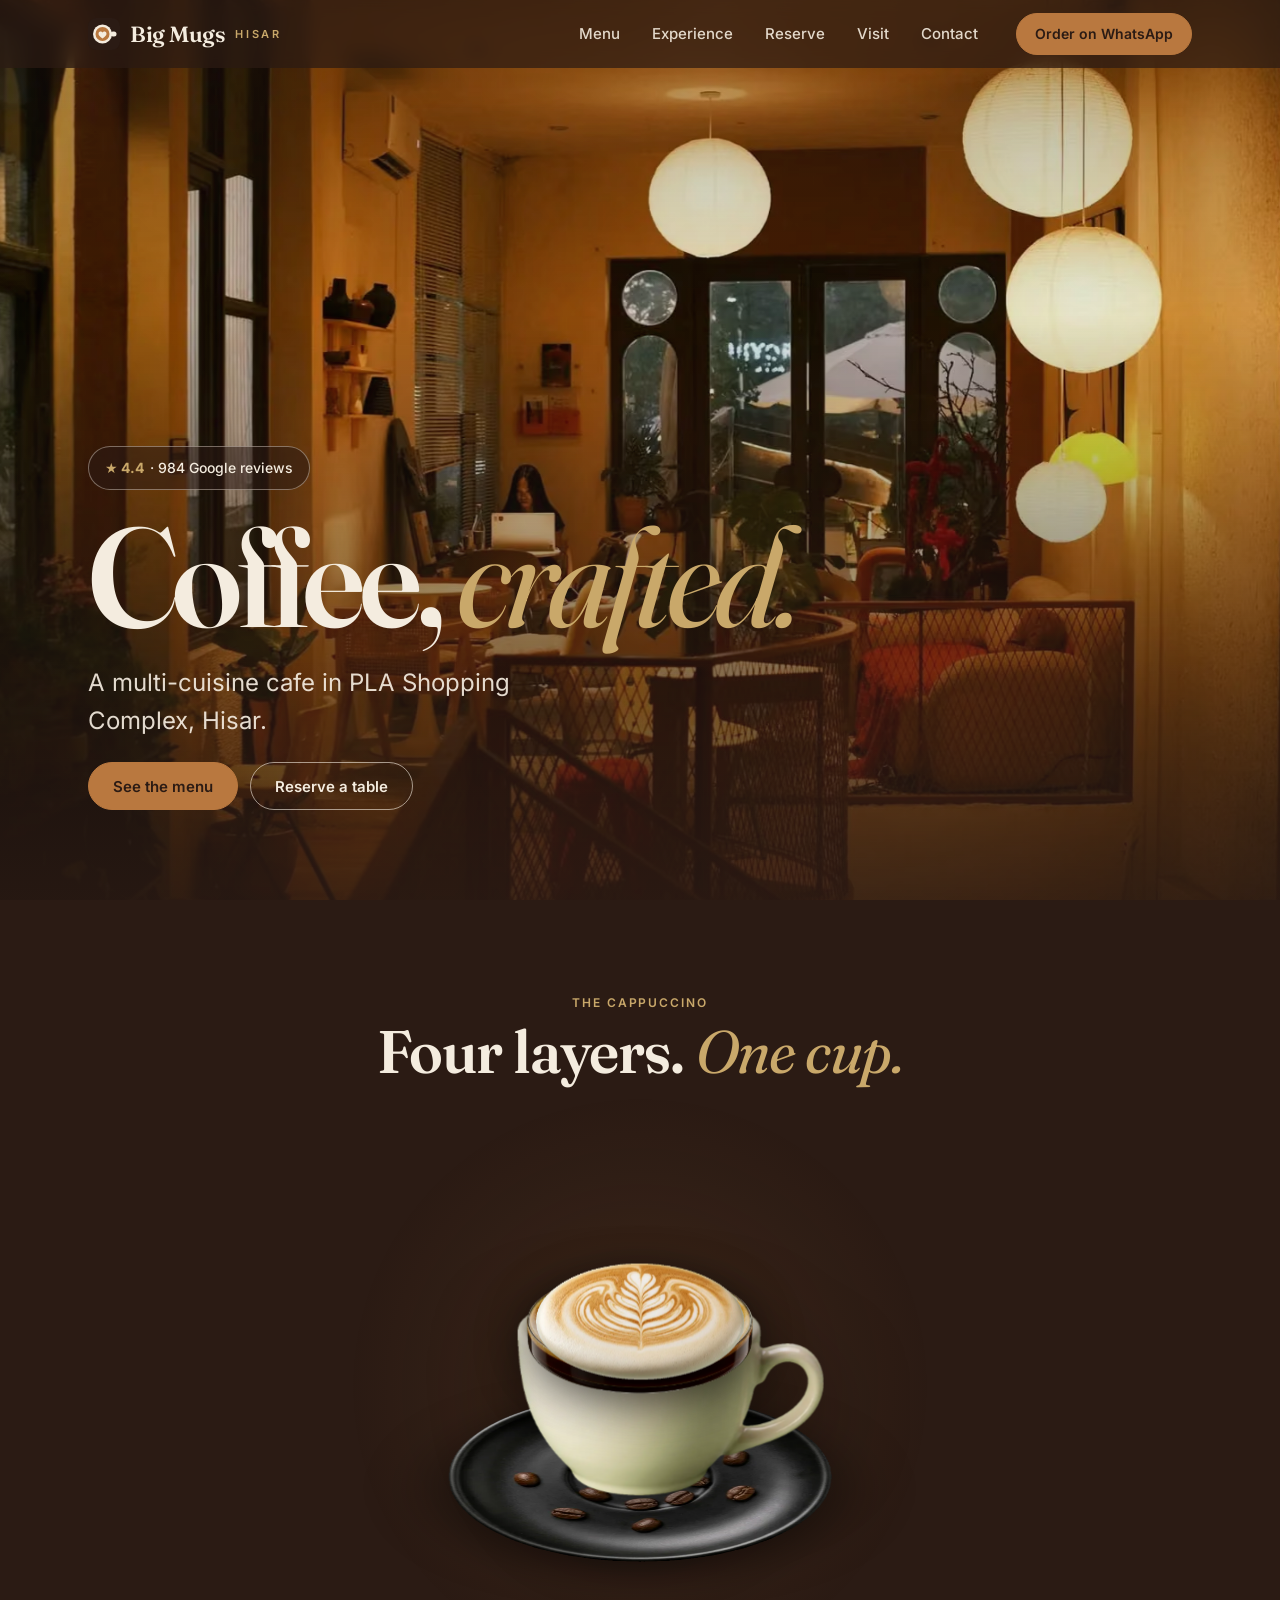
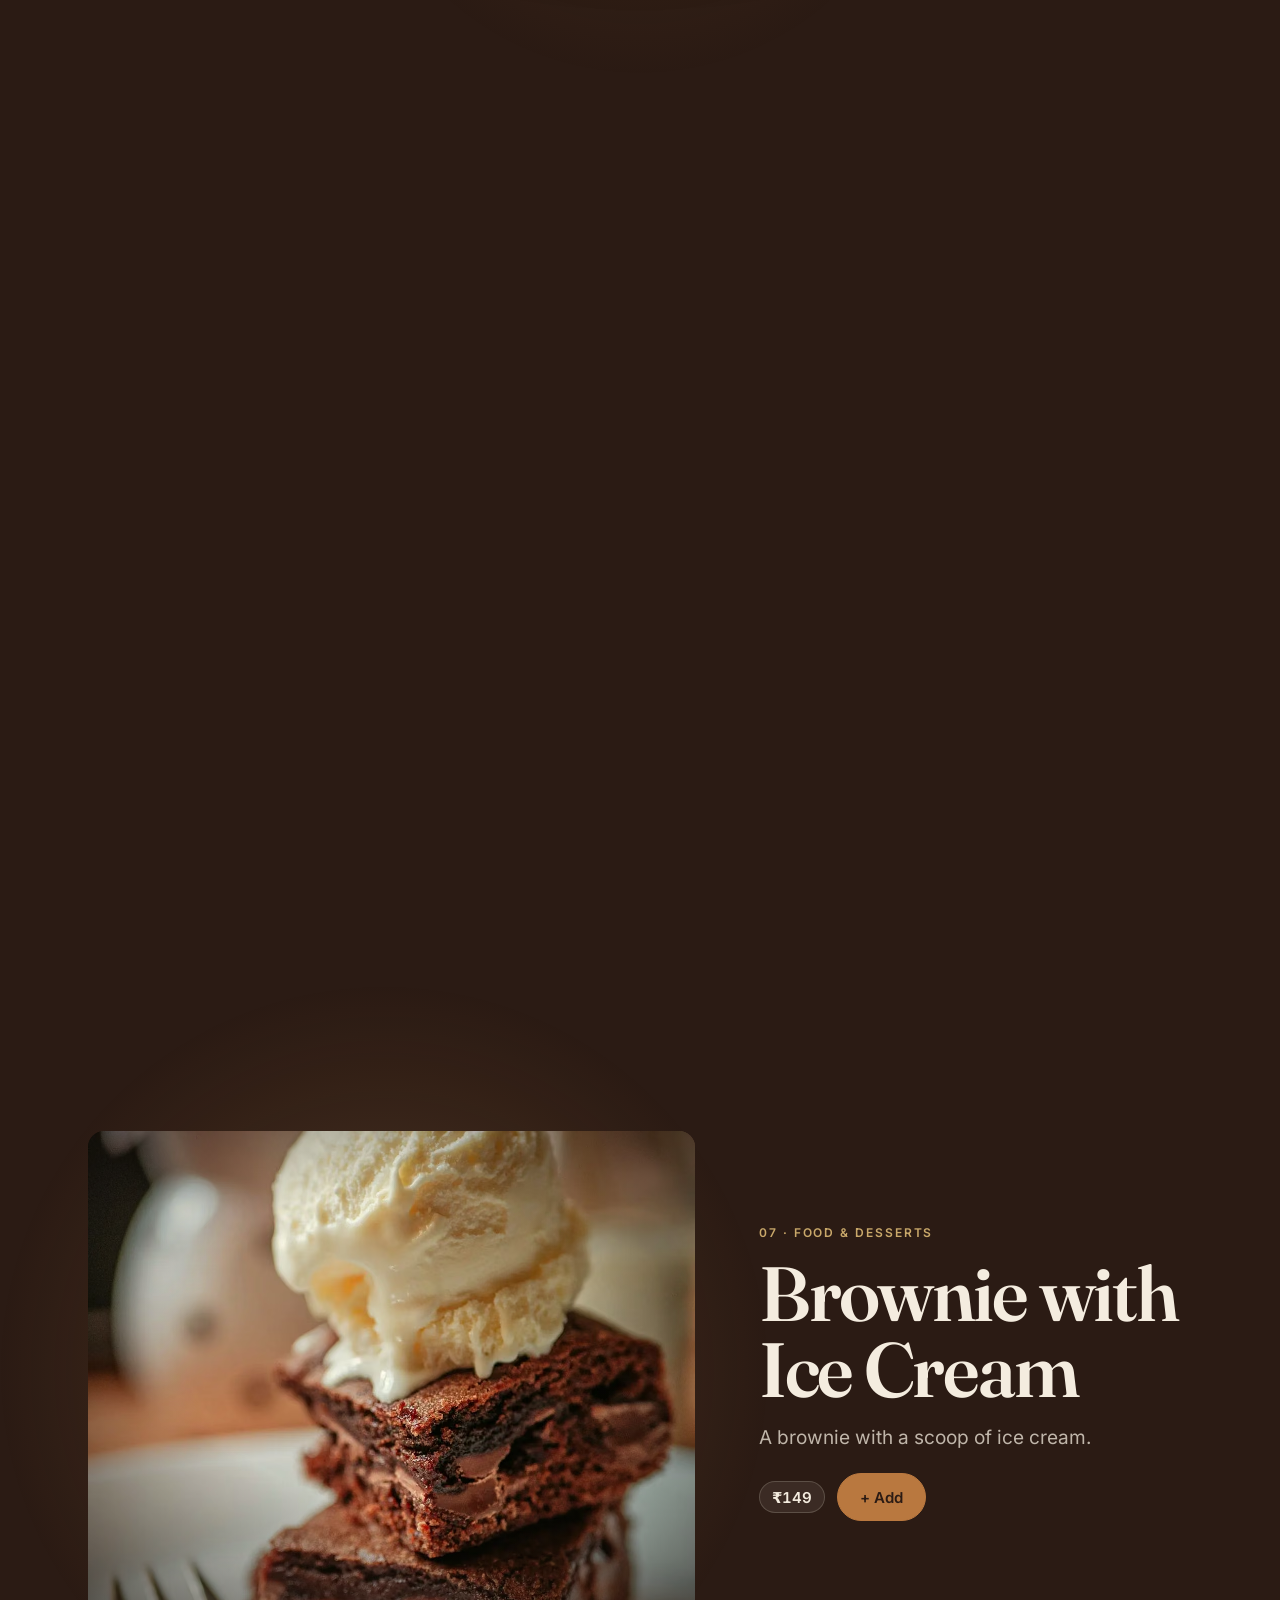
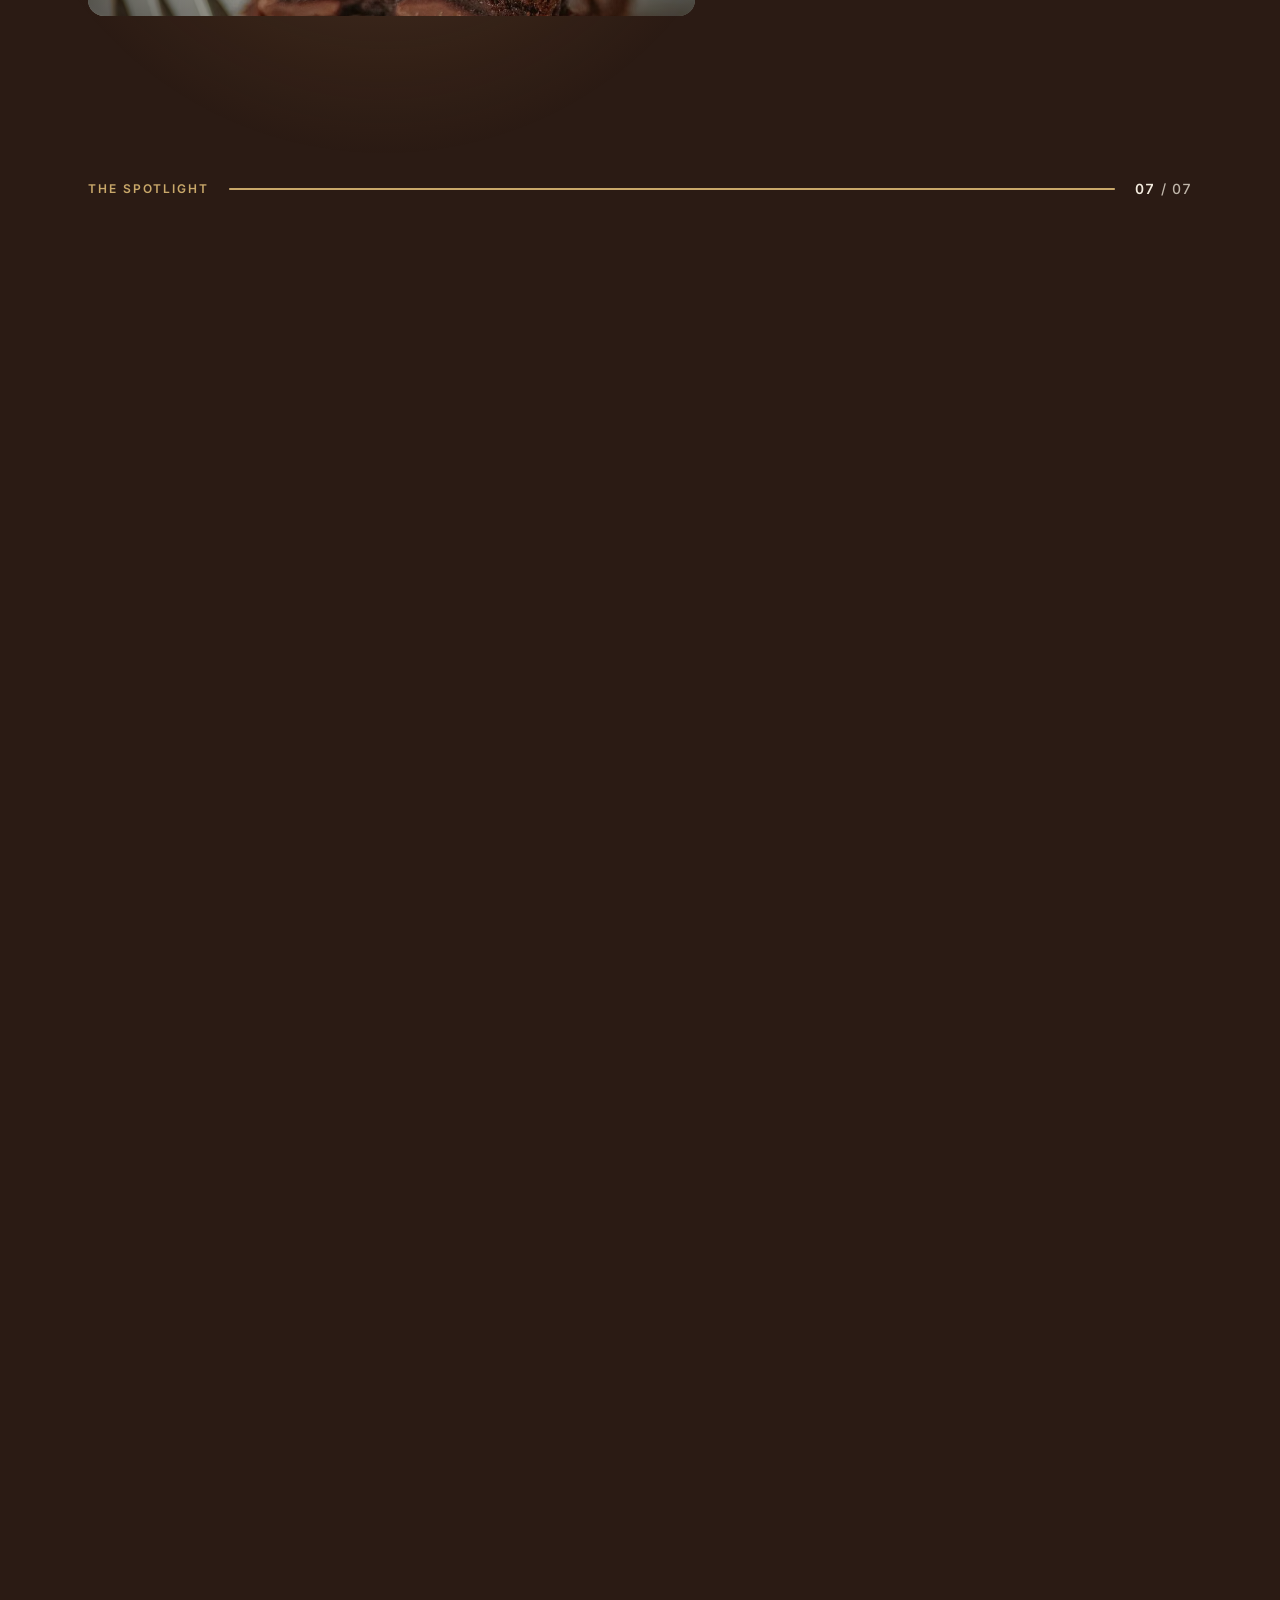
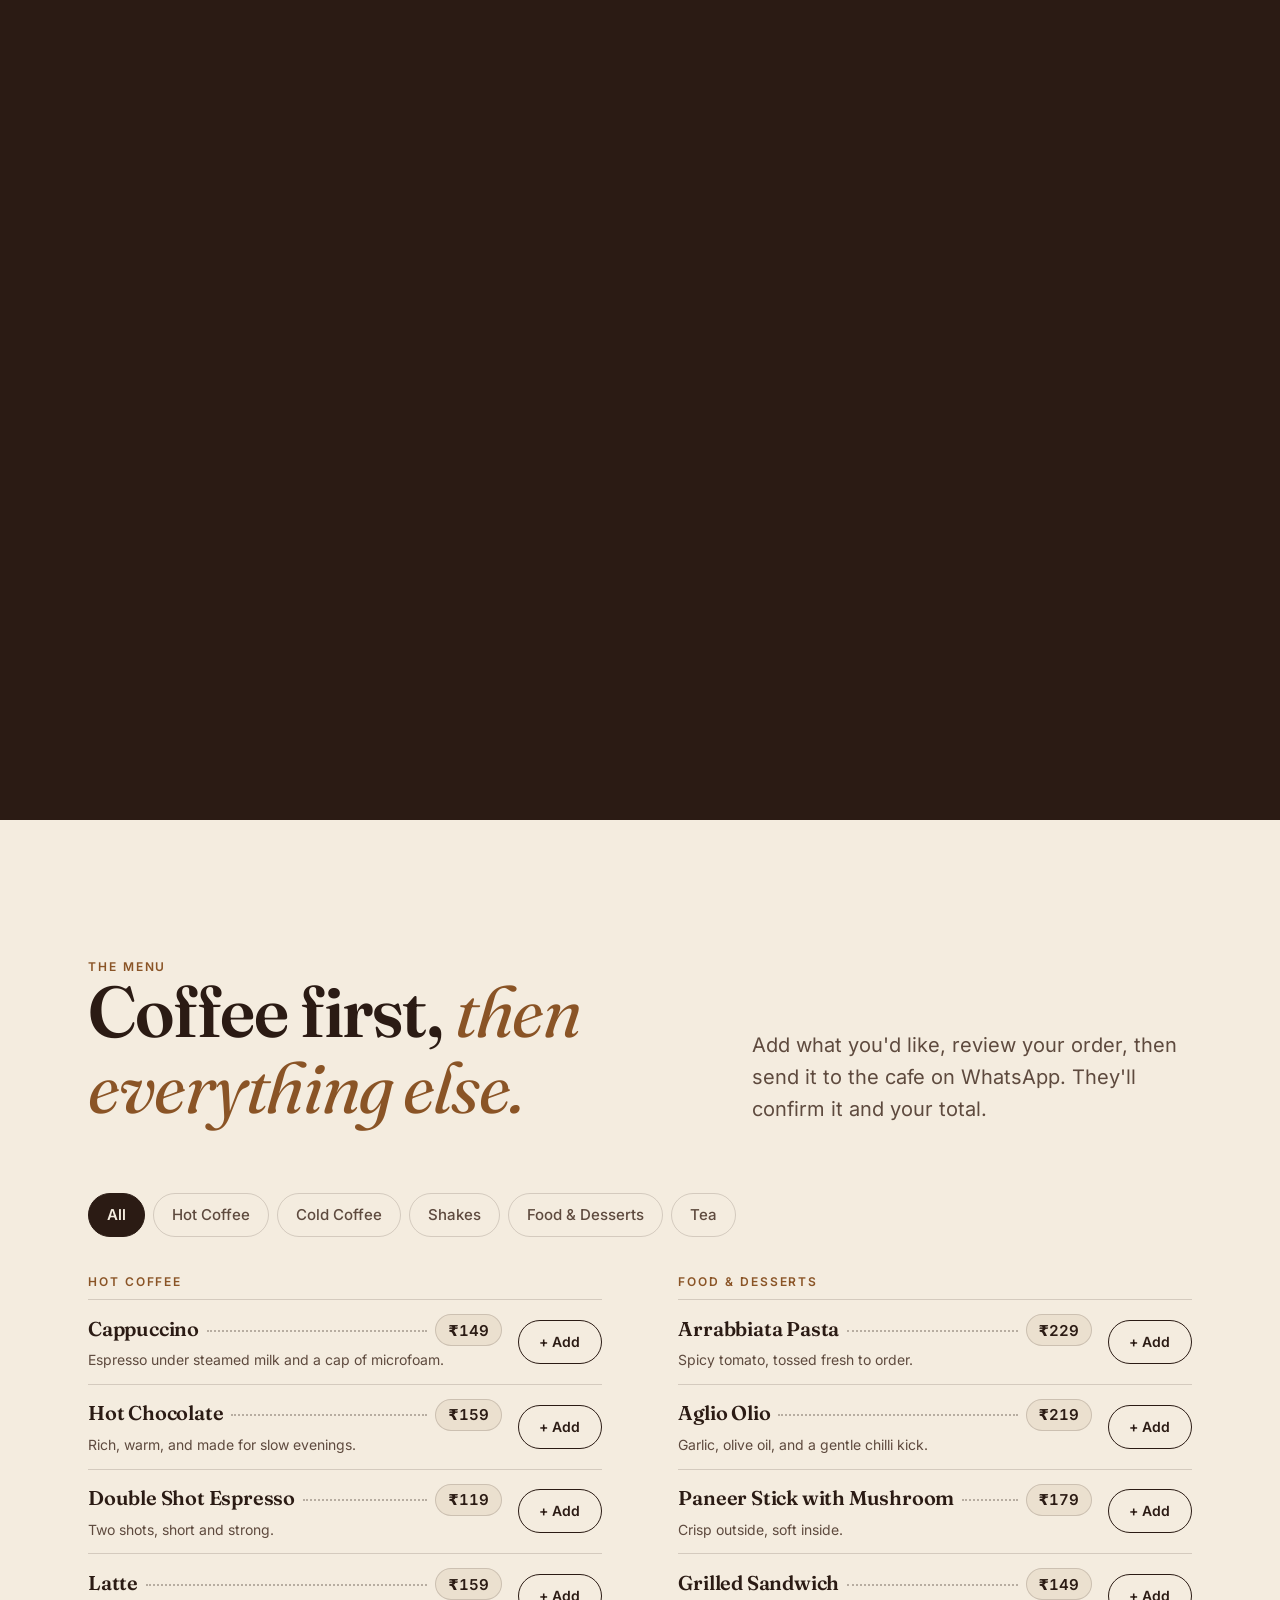
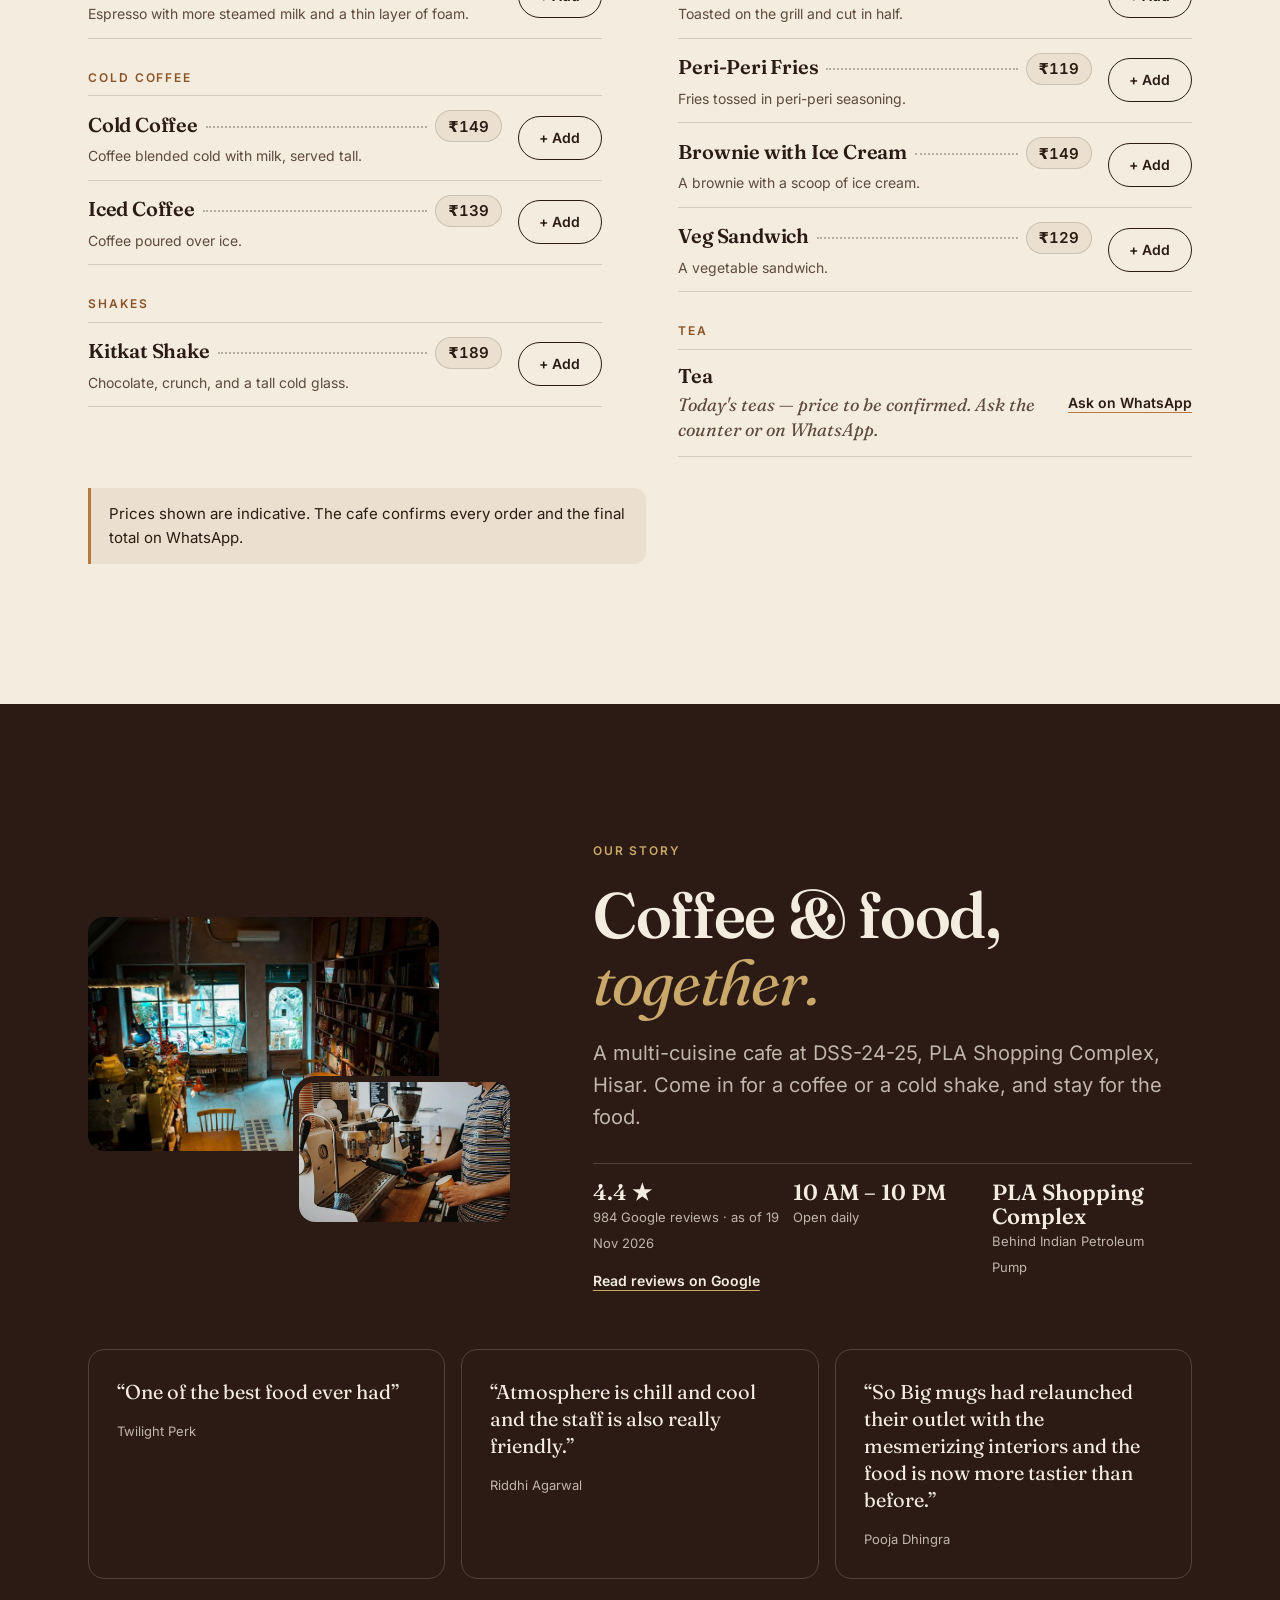
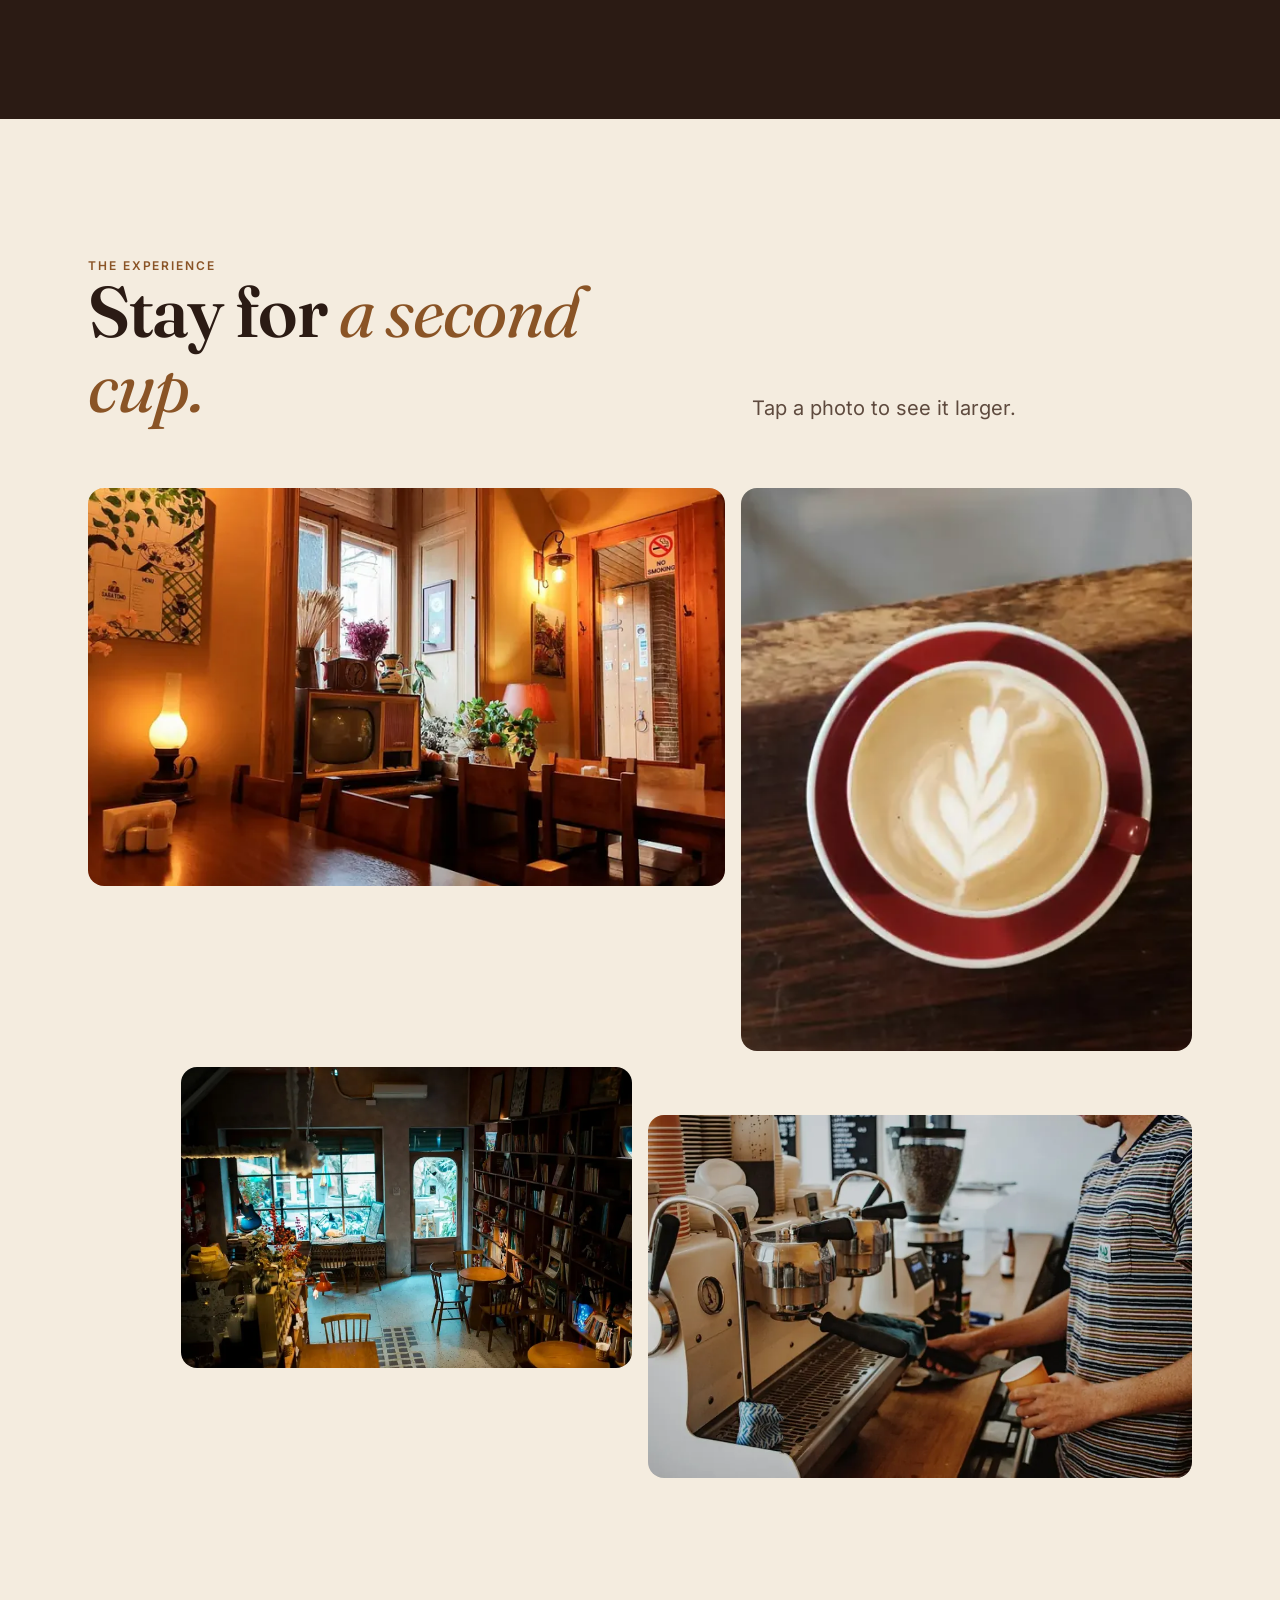
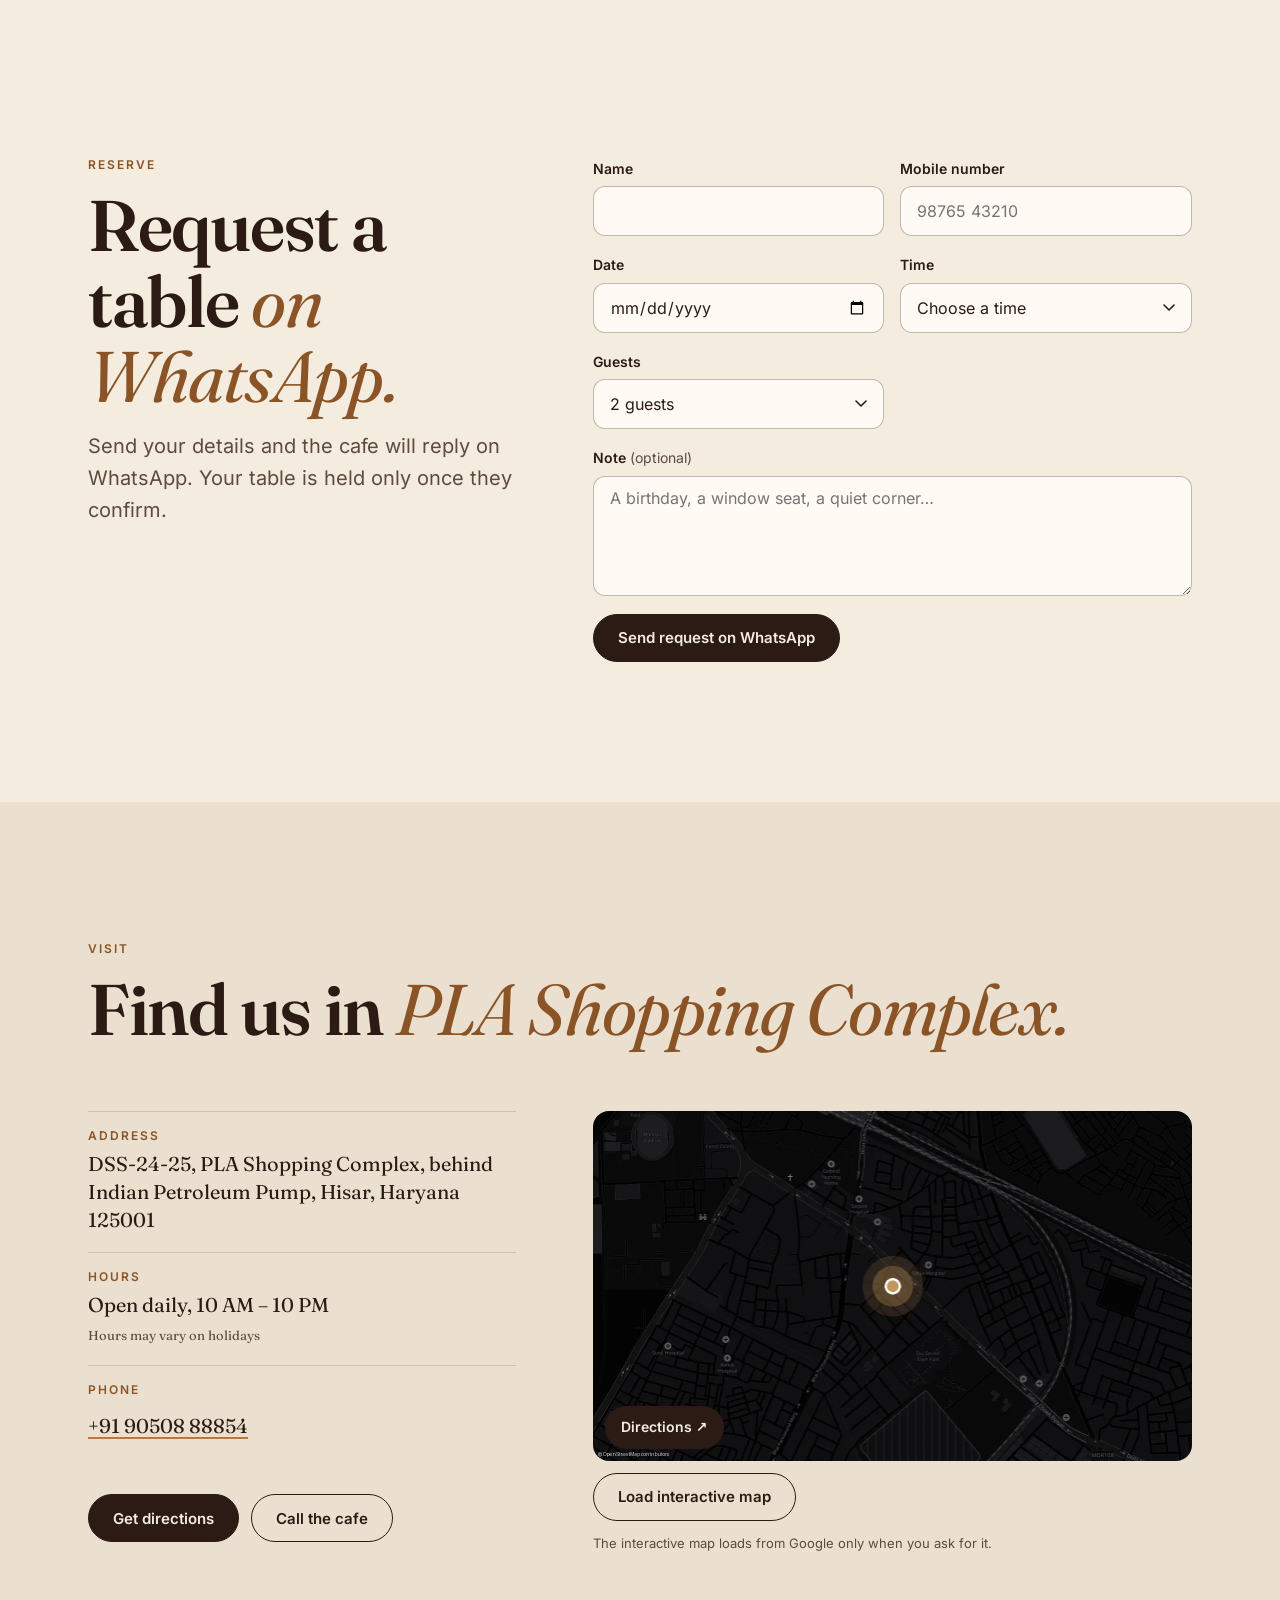
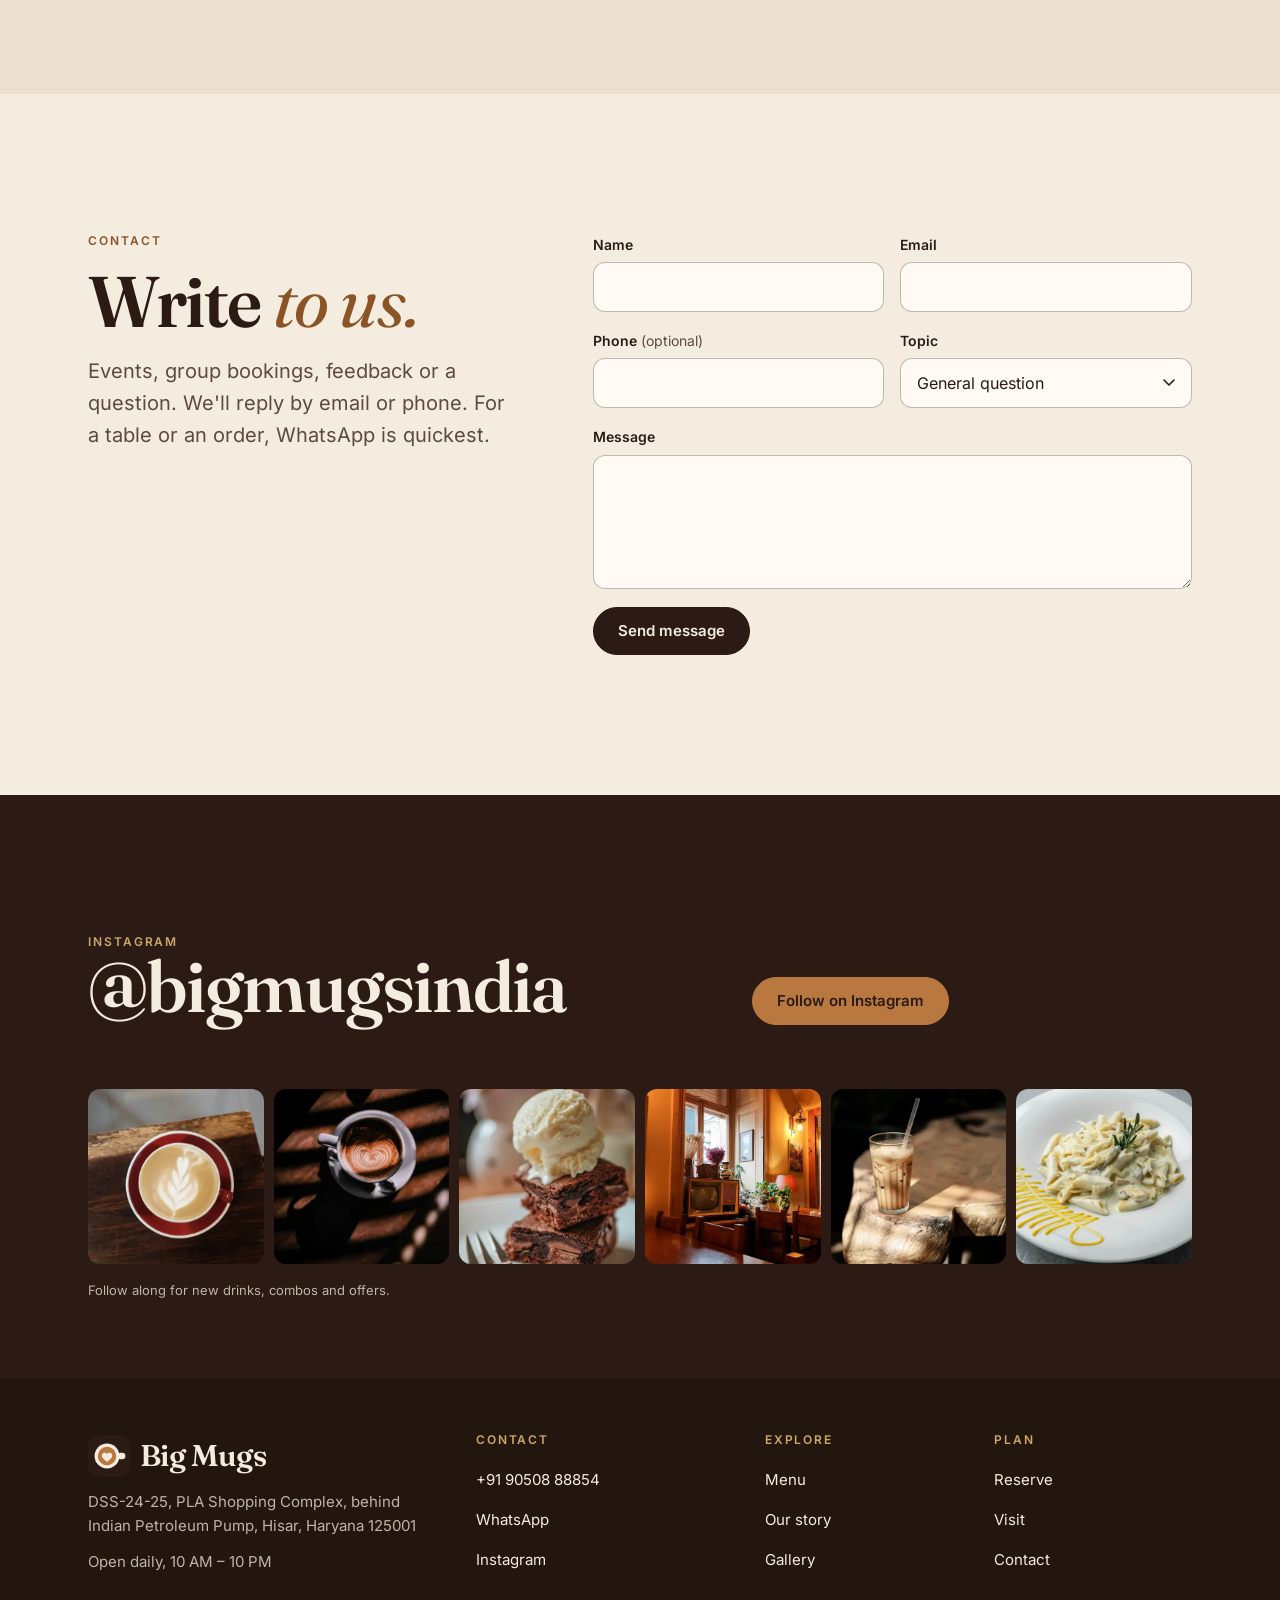
==== commit 4c030d37: "Big Mugs details on v5 + fix absolute image paths (hero/gallery)" ====
--- a/v5/index.html
+++ b/v5/index.html
@@ -3,8 +3,8 @@
   <head>
     <meta charset="utf-8" />
     <meta name="viewport" content="width=device-width, initial-scale=1, viewport-fit=cover" />
-    <title>Coffee Nation Hisar | Coffee &amp; Books Cafe in PLA Market, Sirsa Road</title>
-    <meta name="description" content="Coffee Nation is a coffee and books cafe at SCO 99, PLA Market, Sirsa Road, Hisar. Cappuccinos, cold coffee, pasta and brownies. Open daily 9 AM – 10 PM. Order or reserve on WhatsApp." />
+    <title>Big Mugs Hisar | Multi-Cuisine Cafe in PLA Shopping Complex, Hisar</title>
+    <meta name="description" content="Big Mugs is a multi-cuisine cafe at DSS-24-25, PLA Shopping Complex, Hisar. Coffee, shakes, pasta and more. Open daily 10 AM – 10 PM. Order or reserve on WhatsApp." />
     <!-- PRE-LAUNCH GATE: stays until the owner approves and `npm run prelaunch` passes. Remove this line at launch. -->
     <meta name="robots" content="noindex, nofollow" data-prelaunch />
     <meta name="theme-color" content="#2B1B14" />
@@ -16,54 +16,54 @@
     <link rel="manifest" href="site.webmanifest" />
     <meta property="og:type" content="website" />
     <meta property="og:locale" content="en_IN" />
-    <meta property="og:site_name" content="Coffee Nation Hisar" />
+    <meta property="og:site_name" content="Big Mugs Hisar" />
     <meta property="og:url" content="https://kulana121-bit.github.io/coffee-nation-hisar/v5/" />
-    <meta property="og:title" content="Coffee Nation Hisar | Coffee &amp; Books Cafe in PLA Market" />
-    <meta property="og:description" content="A coffee and books hideaway at SCO 99, PLA Market, Hisar. Open daily, 9 AM – 10 PM." />
+    <meta property="og:title" content="Big Mugs Hisar | Multi-Cuisine Cafe in PLA Shopping Complex" />
+    <meta property="og:description" content="A multi-cuisine cafe at DSS-24-25, PLA Shopping Complex, Hisar. Open daily, 10 AM – 10 PM." />
     <meta property="og:image" content="https://kulana121-bit.github.io/coffee-nation-hisar/v5/assets/img/og-image.jpg" />
     <meta property="og:image:width" content="1200" />
     <meta property="og:image:height" content="630" />
-    <meta property="og:image:alt" content="Coffee Nation, a warm cafe interior hung with paper lanterns" />
+    <meta property="og:image:alt" content="Big Mugs, a warm cafe interior hung with paper lanterns" />
     <meta name="twitter:card" content="summary_large_image" />
-    <meta name="twitter:title" content="Coffee Nation Hisar | Coffee &amp; Books Cafe" />
-    <meta name="twitter:description" content="A coffee and books hideaway at SCO 99, PLA Market, Hisar." />
+    <meta name="twitter:title" content="Big Mugs Hisar | Multi-Cuisine Cafe" />
+    <meta name="twitter:description" content="A multi-cuisine cafe at DSS-24-25, PLA Shopping Complex, Hisar." />
     <meta name="twitter:image" content="https://kulana121-bit.github.io/coffee-nation-hisar/v5/assets/img/og-image.jpg" />
-    <meta name="twitter:image:alt" content="Coffee Nation, a warm cafe interior hung with paper lanterns" />
-    <!-- Structured data: verified details only (Google Business listing, data as of 2026-11-05).
+    <meta name="twitter:image:alt" content="Big Mugs, a warm cafe interior hung with paper lanterns" />
+    <!-- Structured data: verified details only (Google Maps listing, verified 19 Nov 2026).
          aggregateRating intentionally omitted. Floor/landmark omitted until the owner confirms it. -->
     <script type="application/ld+json">
       {
         "@context": "https://schema.org",
         "@type": "CafeOrCoffeeShop",
         "@id": "https://kulana121-bit.github.io/coffee-nation-hisar/v5/#cafe",
-        "name": "Coffee Nation",
+        "name": "Big Mugs",
         "url": "https://kulana121-bit.github.io/coffee-nation-hisar/v5/",
         "image": "https://kulana121-bit.github.io/coffee-nation-hisar/v5/assets/img/og-image.jpg",
-        "telephone": "+91-97285-55099",
-        "servesCuisine": ["Coffee", "Cafe"],
+        "telephone": "+91-90508-88854",
+        "servesCuisine": ["Coffee", "Cafe", "Fast Food", "North Indian"],
         "acceptsReservations": true,
-        "hasMap": "https://www.google.com/maps/search/?api=1&query=Coffee%20Nation%20Hisar&query_place_id=ChIJyTAz4TozEjkRh9YzoET2vck",
+        "hasMap": "https://www.google.com/maps/search/?api=1&query=Big%20Mugs%20Hisar",
         "address": {
           "@type": "PostalAddress",
-          "streetAddress": "Shop no. 99, SCO 99, PLA Market, Sirsa Road",
+          "streetAddress": "DSS-24-25, PLA Shopping Complex, behind Indian Petroleum Pump",
           "addressLocality": "Hisar",
           "addressRegion": "Haryana",
           "postalCode": "125001",
           "addressCountry": "IN"
         },
-        "geo": { "@type": "GeoCoordinates", "latitude": 29.1445664, "longitude": 75.7279071 },
+        "geo": { "@type": "GeoCoordinates", "latitude": 29.1435919, "longitude": 75.7289797 },
         "openingHoursSpecification": [
           {
             "@type": "OpeningHoursSpecification",
             "dayOfWeek": ["Monday", "Tuesday", "Wednesday", "Thursday", "Friday", "Saturday", "Sunday"],
-            "opens": "09:00",
+            "opens": "10:00",
             "closes": "22:00"
           }
         ],
-        "sameAs": ["https://www.instagram.com/coffeenationofficial/"]
+        "sameAs": ["https://www.instagram.com/bigmugsindia/"]
       }
     </script>
-    <link rel="preload" as="image" type="image/avif" imagesrcset="assets/img/hero-800.avif 800w, /assets/img/hero-1200.avif 1200w, /assets/img/hero-1600.avif 1600w" imagesizes="100vw" fetchpriority="high" />
+    <link rel="preload" as="image" type="image/avif" imagesrcset="assets/img/hero-800.avif 800w, assets/img/hero-1200.avif 1200w, assets/img/hero-1600.avif 1600w" imagesizes="100vw" fetchpriority="high" />
     <link rel="preload" as="font" type="font/woff2" href="assets/fonts/fraunces-roman.woff2" crossorigin />
     <link rel="preload" as="font" type="font/woff2" href="assets/fonts/inter.woff2" crossorigin />
     <style>
@@ -436,7 +436,7 @@
     <a class="skip" href="#main">Skip to content</a>
     <header class="nav" id="nav">
       <div class="nav__in">
-        <a class="mark" href="#top" aria-label="Coffee Nation Hisar, back to top"><svg aria-hidden="true"><use href="#cn-mark"/></svg>Coffee Nation <small>HISAR</small></a>
+        <a class="mark" href="#top" aria-label="Big Mugs Hisar, back to top"><svg aria-hidden="true"><use href="#cn-mark"/></svg>Big Mugs <small>HISAR</small></a>
         <nav class="nav__links" aria-label="Main">
           <a href="#menu">Menu</a><a href="#experience">Experience</a><a href="#reserve">Reserve</a><a href="#visit">Visit</a><a href="#contact">Contact</a>
         </nav>
@@ -445,32 +445,32 @@
       </div>
     </header>
     <div class="drawer" id="drawer" role="dialog" aria-modal="true" aria-label="Site menu" inert>
-      <a class="mark" href="#top" aria-label="Coffee Nation Hisar, back to top"><svg aria-hidden="true"><use href="#cn-mark"/></svg>Coffee Nation</a>
+      <a class="mark" href="#top" aria-label="Big Mugs Hisar, back to top"><svg aria-hidden="true"><use href="#cn-mark"/></svg>Big Mugs</a>
       <button class="drawer__close" id="drawerClose" type="button" aria-label="Close menu">×</button>
       <nav class="drawer__links" aria-label="Mobile">
         <a href="#menu">Menu</a><a href="#experience">Experience</a><a href="#reserve">Reserve</a><a href="#visit">Visit</a><a href="#contact">Contact</a>
       </nav>
       <div class="drawer__info">
-        <p data-biz="hoursDisplay">Open daily, 9 AM – 10 PM</p>
-        <p data-biz="addressLine">Shop no. 99, SCO 99, PLA Market, Sirsa Road, Hisar, Haryana 125001</p>
+        <p data-biz="hoursDisplay">Open daily, 10 AM – 10 PM</p>
+        <p data-biz="addressLine">DSS-24-25, PLA Shopping Complex, behind Indian Petroleum Pump, Hisar, Haryana 125001</p>
       </div>
       <div class="drawer__cta">
         <a class="btn" href="#menu">Build an order</a>
-        <a class="btn btn--line" href="tel:+919728555099" data-biz-href="tel">Call the cafe</a>
+        <a class="btn btn--line" href="tel:+919050888854" data-biz-href="tel">Call the cafe</a>
       </div>
     </div>
 
     <main id="main">
-      <section class="hero" id="top" aria-label="Coffee Nation Hisar">
+      <section class="hero" id="top" aria-label="Big Mugs Hisar">
         <picture>
-          <source type="image/avif" srcset="assets/img/hero-800.avif 800w, /assets/img/hero-1200.avif 1200w, /assets/img/hero-1600.avif 1600w" sizes="100vw" />
-          <source type="image/webp" srcset="assets/img/hero-800.webp 800w, /assets/img/hero-1200.webp 1200w, /assets/img/hero-1600.webp 1600w" sizes="100vw" />
+          <source type="image/avif" srcset="assets/img/hero-800.avif 800w, assets/img/hero-1200.avif 1200w, assets/img/hero-1600.avif 1600w" sizes="100vw" />
+          <source type="image/webp" srcset="assets/img/hero-800.webp 800w, assets/img/hero-1200.webp 1200w, assets/img/hero-1600.webp 1600w" sizes="100vw" />
           <img class="hero__img" src="assets/img/hero-1600.webp" alt="A warm, cosy cafe interior hung with paper lanterns" width="1600" height="1067" fetchpriority="high" decoding="async" />
         </picture>
         <div class="hero__copy wrap">
-          <a class="rchip" data-rating href="https://www.google.com/maps/search/?api=1&amp;query=Coffee%20Nation%20Hisar&amp;query_place_id=ChIJyTAz4TozEjkRh9YzoET2vck" target="_blank" rel="noopener"><b>★&nbsp;<span data-rv>4.7</span></b><span>·&nbsp;<span data-rc>1,292</span>&nbsp;Google reviews</span></a>
+          <a class="rchip" data-rating href="https://www.google.com/maps/search/?api=1&amp;query=Big%20Mugs%20Hisar" target="_blank" rel="noopener"><b>★&nbsp;<span data-rv>4.4</span></b><span>·&nbsp;<span data-rc>984</span>&nbsp;Google reviews</span></a>
           <h1>Coffee, <em>crafted.</em></h1>
-          <p class="hero__sub">A coffee and books hideaway in PLA Market, Hisar.</p>
+          <p class="hero__sub">A multi-cuisine cafe in PLA Shopping Complex, Hisar.</p>
           <div class="btns">
             <a class="btn" href="#menu">See the menu</a>
             <a class="btn btn--line" href="#reserve">Reserve a table</a>
@@ -517,7 +517,7 @@
           </div>
           <div class="tabs" role="tablist" aria-label="Menu categories" id="menuTabs"></div>
           <div class="mcard" id="menuGrid" role="tabpanel" tabindex="-1">
-            <noscript><p>Our menu needs JavaScript to display. Please call <a href="tel:+919728555099">+91 97285 55099</a> or message us on <a href="https://wa.me/919728555099">WhatsApp</a>.</p></noscript>
+            <noscript><p>Our menu needs JavaScript to display. Please call <a href="tel:+919050888854">+91 90508 88854</a> or message us on <a href="https://wa.me/919050888854">WhatsApp</a>.</p></noscript>
           </div>
           <div class="menu-foot">
             <p class="note" id="priceNote">Prices shown are indicative. The cafe confirms every order and the final total on WhatsApp.</p>
@@ -534,18 +534,17 @@
             </div>
             <div class="story__copy rv">
               <p class="eyebrow">Our story</p>
-              <h2 class="h2" id="story-h">Coffee &amp; books, <em>together.</em></h2>
-              <p class="lede">A coffee and books hideaway at SCO 99 in PLA Market, on Sirsa Road. Come in for a cappuccino or a cold coffee, and stay with a book from the shelf.</p>
+              <h2 class="h2" id="story-h">Coffee &amp; food, <em>together.</em></h2>
+              <p class="lede">A multi-cuisine cafe at DSS-24-25, PLA Shopping Complex, Hisar. Come in for a coffee or a cold shake, and stay for the food.</p>
               <div class="facts">
                 <div data-rating>
-                  <b><span data-rv>4.7</span> ★</b><span><span data-rc>1,292</span> Google reviews · as of <span data-ra>5 Nov 2026</span></span>
+                  <b><span data-rv>4.4</span> ★</b><span><span data-rc>984</span> Google reviews · as of <span data-ra>19 Nov 2026</span></span>
                   <p class="rlinks">
-                    <a href="https://www.google.com/maps/search/?api=1&amp;query=Coffee%20Nation%20Hisar&amp;query_place_id=ChIJyTAz4TozEjkRh9YzoET2vck" target="_blank" rel="noopener">Read reviews on Google</a>
-                    <a href="https://search.google.com/local/writereview?placeid=ChIJyTAz4TozEjkRh9YzoET2vck" target="_blank" rel="noopener">Write a review</a>
+                    <a href="https://www.google.com/maps/search/?api=1&amp;query=Big%20Mugs%20Hisar" target="_blank" rel="noopener">Read reviews on Google</a>
                   </p>
                 </div>
-                <div><b>9 AM – 10 PM</b><span>Open daily</span></div>
-                <div><b>SCO 99</b><span>PLA Market, Sirsa Road</span></div>
+                <div><b>10 AM – 10 PM</b><span>Open daily</span></div>
+                <div><b>PLA Shopping Complex</b><span>Behind Indian Petroleum Pump</span></div>
               </div>
             </div>
           </div>
@@ -560,10 +559,10 @@
             <p class="lede">Tap a photo to see it larger.</p>
           </div>
           <div class="gal" id="gal">
-            <button type="button" aria-label="Open photo: the cafe interior"><img src="assets/img/interior-800.webp" srcset="assets/img/interior-800.webp 800w, /assets/img/interior-1600.webp 1600w" sizes="(max-width: 700px) 100vw, 58vw" alt="A warm cafe interior lit by a lamp" width="1600" height="900" loading="lazy" decoding="async" data-full="assets/img/interior-1600.webp" /></button>
-            <button type="button" aria-label="Open photo: latte on a table"><img src="assets/img/latte-table-800.webp" srcset="assets/img/latte-table-800.webp 800w, /assets/img/latte-table-1600.webp 1600w" sizes="(max-width: 700px) 100vw, 42vw" alt="A latte with rosetta art on a wooden table" width="1600" height="1067" loading="lazy" decoding="async" data-full="assets/img/latte-table-1600.webp" /></button>
-            <button type="button" aria-label="Open photo: the book corner"><img src="assets/img/books-800.webp" srcset="assets/img/books-800.webp 800w, /assets/img/books-1600.webp 1600w" sizes="(max-width: 700px) 100vw, 42vw" alt="A cafe corner lined with bookshelves" width="1600" height="1067" loading="lazy" decoding="async" data-full="assets/img/books-1600.webp" /></button>
-            <button type="button" aria-label="Open photo: the barista"><img src="assets/img/barista-800.webp" srcset="assets/img/barista-800.webp 800w, /assets/img/barista-1600.webp 1600w" sizes="(max-width: 700px) 100vw, 50vw" alt="A barista working the espresso machine" width="1600" height="1067" loading="lazy" decoding="async" data-full="assets/img/barista-1600.webp" /></button>
+            <button type="button" aria-label="Open photo: the cafe interior"><img src="assets/img/interior-800.webp" srcset="assets/img/interior-800.webp 800w, assets/img/interior-1600.webp 1600w" sizes="(max-width: 700px) 100vw, 58vw" alt="A warm cafe interior lit by a lamp" width="1600" height="900" loading="lazy" decoding="async" data-full="assets/img/interior-1600.webp" /></button>
+            <button type="button" aria-label="Open photo: latte on a table"><img src="assets/img/latte-table-800.webp" srcset="assets/img/latte-table-800.webp 800w, assets/img/latte-table-1600.webp 1600w" sizes="(max-width: 700px) 100vw, 42vw" alt="A latte with rosetta art on a wooden table" width="1600" height="1067" loading="lazy" decoding="async" data-full="assets/img/latte-table-1600.webp" /></button>
+            <button type="button" aria-label="Open photo: the book corner"><img src="assets/img/books-800.webp" srcset="assets/img/books-800.webp 800w, assets/img/books-1600.webp 1600w" sizes="(max-width: 700px) 100vw, 42vw" alt="A cafe corner lined with bookshelves" width="1600" height="1067" loading="lazy" decoding="async" data-full="assets/img/books-1600.webp" /></button>
+            <button type="button" aria-label="Open photo: the barista"><img src="assets/img/barista-800.webp" srcset="assets/img/barista-800.webp 800w, assets/img/barista-1600.webp 1600w" sizes="(max-width: 700px) 100vw, 50vw" alt="A barista working the espresso machine" width="1600" height="1067" loading="lazy" decoding="async" data-full="assets/img/barista-1600.webp" /></button>
           </div>
         </div>
         <div class="lb" id="lb" hidden role="dialog" aria-modal="true" aria-label="Photo viewer">
@@ -597,24 +596,23 @@
 
       <section class="sec" id="visit" aria-labelledby="visit-h" style="background: var(--cream-2)">
         <div class="wrap">
-          <div class="head rv"><p class="eyebrow">Visit</p><h2 class="h2" id="visit-h">Find us in <em>PLA Market.</em></h2></div>
+          <div class="head rv"><p class="eyebrow">Visit</p><h2 class="h2" id="visit-h">Find us in <em>PLA Shopping Complex.</em></h2></div>
           <div class="visit">
             <div class="rv">
               <dl class="dl">
-                <div><dt>Address</dt><dd><span data-biz="addressLine">Shop no. 99, SCO 99, PLA Market, Sirsa Road, Hisar, Haryana 125001</span><span data-biz="floorNote" class="small" style="display:block"></span></dd></div>
-                <div><dt>Hours</dt><dd><span data-biz="hoursDisplay">Open daily, 9 AM – 10 PM</span><br /><span class="small">Hours may vary on holidays</span></dd></div>
-                <div><dt>Phone</dt><dd><a class="tlink" href="tel:+919728555099" data-biz-href="tel" data-biz="phoneDisplay">+91 97285 55099</a></dd></div>
-                <div><dt>Email</dt><dd><a class="tlink" href="mailto:coffeenationhisar@gmail.com" data-biz-href="mailto" data-biz="email">coffeenationhisar@gmail.com</a></dd></div>
+                <div><dt>Address</dt><dd><span data-biz="addressLine">DSS-24-25, PLA Shopping Complex, behind Indian Petroleum Pump, Hisar, Haryana 125001</span><span data-biz="floorNote" class="small" style="display:block"></span></dd></div>
+                <div><dt>Hours</dt><dd><span data-biz="hoursDisplay">Open daily, 10 AM – 10 PM</span><br /><span class="small">Hours may vary on holidays</span></dd></div>
+                <div><dt>Phone</dt><dd><a class="tlink" href="tel:+919050888854" data-biz-href="tel" data-biz="phoneDisplay">+91 90508 88854</a></dd></div>
               </dl>
               <div class="btns">
-                <a class="btn" href="https://www.google.com/maps/dir/?api=1&amp;destination=Coffee%20Nation%20Hisar&amp;destination_place_id=ChIJyTAz4TozEjkRh9YzoET2vck" target="_blank" rel="noopener" data-biz-href="directions">Get directions</a>
-                <a class="btn btn--line" href="tel:+919728555099" data-biz-href="tel">Call the cafe</a>
+                <a class="btn" href="https://www.google.com/maps/dir/?api=1&amp;destination=Big%20Mugs%20Hisar" target="_blank" rel="noopener" data-biz-href="directions">Get directions</a>
+                <a class="btn btn--line" href="tel:+919050888854" data-biz-href="tel">Call the cafe</a>
               </div>
             </div>
             <div class="mapwrap rv">
               <div class="map" id="mapBox">
-                <a href="https://www.google.com/maps/dir/?api=1&amp;destination=Coffee%20Nation%20Hisar&amp;destination_place_id=ChIJyTAz4TozEjkRh9YzoET2vck" target="_blank" rel="noopener" aria-label="Get directions to Coffee Nation in Google Maps (opens in a new tab)" data-biz-href="directions">
-                  <img src="assets/img/map-1200.webp" alt="Map showing Coffee Nation on Sirsa Road, PLA, Hisar" width="1200" height="700" loading="lazy" decoding="async" />
+                <a href="https://www.google.com/maps/dir/?api=1&amp;destination=Big%20Mugs%20Hisar" target="_blank" rel="noopener" aria-label="Get directions to Big Mugs in Google Maps (opens in a new tab)" data-biz-href="directions">
+                  <img src="assets/img/map-1200.webp" alt="Map showing Big Mugs in PLA Shopping Complex, Hisar" width="1200" height="700" loading="lazy" decoding="async" />
                   <span>Directions ↗</span>
                 </a>
               </div>
@@ -649,16 +647,16 @@
       <section class="sec dark" id="instagram" aria-labelledby="ig-h">
         <div class="wrap">
           <div class="head head--split rv">
-            <div><p class="eyebrow">Instagram</p><h2 class="h2" id="ig-h" data-biz="instagramHandle">@coffeenationofficial</h2></div>
-            <div class="btns"><a class="btn" href="https://www.instagram.com/coffeenationofficial/" target="_blank" rel="noopener" data-biz-href="instagram">Follow on Instagram</a></div>
+            <div><p class="eyebrow">Instagram</p><h2 class="h2" id="ig-h" data-biz="instagramHandle">@bigmugsindia</h2></div>
+            <div class="btns"><a class="btn" href="https://www.instagram.com/bigmugsindia/" target="_blank" rel="noopener" data-biz-href="instagram">Follow on Instagram</a></div>
           </div>
           <div class="ig rv">
-            <a href="https://www.instagram.com/coffeenationofficial/" target="_blank" rel="noopener" data-biz-href="instagram"><img src="assets/img/sq-latte-480.webp" alt="Latte art from above" width="480" height="480" loading="lazy" decoding="async" /><span class="sr"> (Instagram, opens in a new tab)</span></a>
-            <a href="https://www.instagram.com/coffeenationofficial/" target="_blank" rel="noopener" data-biz-href="instagram"><img src="assets/img/sq-cappuccino-480.webp" alt="Cappuccino with heart latte art" width="480" height="480" loading="lazy" decoding="async" /><span class="sr"> (Instagram, opens in a new tab)</span></a>
-            <a href="https://www.instagram.com/coffeenationofficial/" target="_blank" rel="noopener" data-biz-href="instagram"><img src="assets/img/sq-brownie-480.webp" alt="Brownie with ice cream" width="480" height="480" loading="lazy" decoding="async" /><span class="sr"> (Instagram, opens in a new tab)</span></a>
-            <a href="https://www.instagram.com/coffeenationofficial/" target="_blank" rel="noopener" data-biz-href="instagram"><img src="assets/img/sq-interior-480.webp" alt="A warm cafe interior" width="480" height="480" loading="lazy" decoding="async" /><span class="sr"> (Instagram, opens in a new tab)</span></a>
-            <a href="https://www.instagram.com/coffeenationofficial/" target="_blank" rel="noopener" data-biz-href="instagram"><img src="assets/img/sq-coldcoffee-480.webp" alt="A glass of cold coffee" width="480" height="480" loading="lazy" decoding="async" /><span class="sr"> (Instagram, opens in a new tab)</span></a>
-            <a href="https://www.instagram.com/coffeenationofficial/" target="_blank" rel="noopener" data-biz-href="instagram"><img src="assets/img/sq-pasta-480.webp" alt="White sauce pasta" width="480" height="480" loading="lazy" decoding="async" /><span class="sr"> (Instagram, opens in a new tab)</span></a>
+            <a href="https://www.instagram.com/bigmugsindia/" target="_blank" rel="noopener" data-biz-href="instagram"><img src="assets/img/sq-latte-480.webp" alt="Latte art from above" width="480" height="480" loading="lazy" decoding="async" /><span class="sr"> (Instagram, opens in a new tab)</span></a>
+            <a href="https://www.instagram.com/bigmugsindia/" target="_blank" rel="noopener" data-biz-href="instagram"><img src="assets/img/sq-cappuccino-480.webp" alt="Cappuccino with heart latte art" width="480" height="480" loading="lazy" decoding="async" /><span class="sr"> (Instagram, opens in a new tab)</span></a>
+            <a href="https://www.instagram.com/bigmugsindia/" target="_blank" rel="noopener" data-biz-href="instagram"><img src="assets/img/sq-brownie-480.webp" alt="Brownie with ice cream" width="480" height="480" loading="lazy" decoding="async" /><span class="sr"> (Instagram, opens in a new tab)</span></a>
+            <a href="https://www.instagram.com/bigmugsindia/" target="_blank" rel="noopener" data-biz-href="instagram"><img src="assets/img/sq-interior-480.webp" alt="A warm cafe interior" width="480" height="480" loading="lazy" decoding="async" /><span class="sr"> (Instagram, opens in a new tab)</span></a>
+            <a href="https://www.instagram.com/bigmugsindia/" target="_blank" rel="noopener" data-biz-href="instagram"><img src="assets/img/sq-coldcoffee-480.webp" alt="A glass of cold coffee" width="480" height="480" loading="lazy" decoding="async" /><span class="sr"> (Instagram, opens in a new tab)</span></a>
+            <a href="https://www.instagram.com/bigmugsindia/" target="_blank" rel="noopener" data-biz-href="instagram"><img src="assets/img/sq-pasta-480.webp" alt="White sauce pasta" width="480" height="480" loading="lazy" decoding="async" /><span class="sr"> (Instagram, opens in a new tab)</span></a>
           </div>
           <p class="small" style="margin-top: 16px">Follow along for new drinks, combos and offers.</p>
         </div>
@@ -669,17 +667,16 @@
       <div class="wrap">
         <div class="foot__grid">
           <div class="foot__brand">
-            <a class="mark" href="#top" aria-label="Coffee Nation Hisar, back to top"><svg aria-hidden="true"><use href="#cn-mark"/></svg>Coffee Nation</a>
-            <p data-biz="addressLine">Shop no. 99, SCO 99, PLA Market, Sirsa Road, Hisar, Haryana 125001</p>
-            <p data-biz="hoursDisplay">Open daily, 9 AM – 10 PM</p>
+            <a class="mark" href="#top" aria-label="Big Mugs Hisar, back to top"><svg aria-hidden="true"><use href="#cn-mark"/></svg>Big Mugs</a>
+            <p data-biz="addressLine">DSS-24-25, PLA Shopping Complex, behind Indian Petroleum Pump, Hisar, Haryana 125001</p>
+            <p data-biz="hoursDisplay">Open daily, 10 AM – 10 PM</p>
           </div>
           <div>
             <h2 class="foot__h">Contact</h2>
             <ul>
-              <li><a href="tel:+919728555099" data-biz-href="tel" data-biz="phoneDisplay">+91 97285 55099</a></li>
-              <li><a href="mailto:coffeenationhisar@gmail.com" data-biz-href="mailto" data-biz="email">coffeenationhisar@gmail.com</a></li>
-              <li><a href="https://wa.me/919728555099" target="_blank" rel="noopener" data-biz-href="whatsapp">WhatsApp</a></li>
-              <li><a href="https://www.instagram.com/coffeenationofficial/" target="_blank" rel="noopener" data-biz-href="instagram">Instagram</a></li>
+              <li><a href="tel:+919050888854" data-biz-href="tel" data-biz="phoneDisplay">+91 90508 88854</a></li>
+              <li><a href="https://wa.me/919050888854" target="_blank" rel="noopener" data-biz-href="whatsapp">WhatsApp</a></li>
+              <li><a href="https://www.instagram.com/bigmugsindia/" target="_blank" rel="noopener" data-biz-href="instagram">Instagram</a></li>
             </ul>
           </div>
           <div>
@@ -700,7 +697,7 @@
           </div>
         </div>
         <div class="foot__legal">
-          <p>© <span id="year">2026</span> Coffee Nation, Hisar</p>
+          <p>© <span id="year">2026</span> Big Mugs, Hisar</p>
           <p>Menu prices are indicative. Every order and reservation is confirmed by the cafe.</p>
         </div>
       </div>
@@ -727,9 +724,9 @@
     <p class="sr" id="live" aria-live="polite"></p>
 
     <nav class="mbar" aria-label="Quick actions">
-      <a href="tel:+919728555099" data-biz-href="tel">Call</a>
+      <a href="tel:+919050888854" data-biz-href="tel">Call</a>
       <a href="#menu">Order</a>
-      <a href="https://www.google.com/maps/dir/?api=1&amp;destination=Coffee%20Nation%20Hisar&amp;destination_place_id=ChIJyTAz4TozEjkRh9YzoET2vck" target="_blank" rel="noopener" data-biz-href="directions">Directions</a>
+      <a href="https://www.google.com/maps/dir/?api=1&amp;destination=Big%20Mugs%20Hisar" target="_blank" rel="noopener" data-biz-href="directions">Directions</a>
     </nav>
 
     <script src="assets/js/site-config.js"></script>
